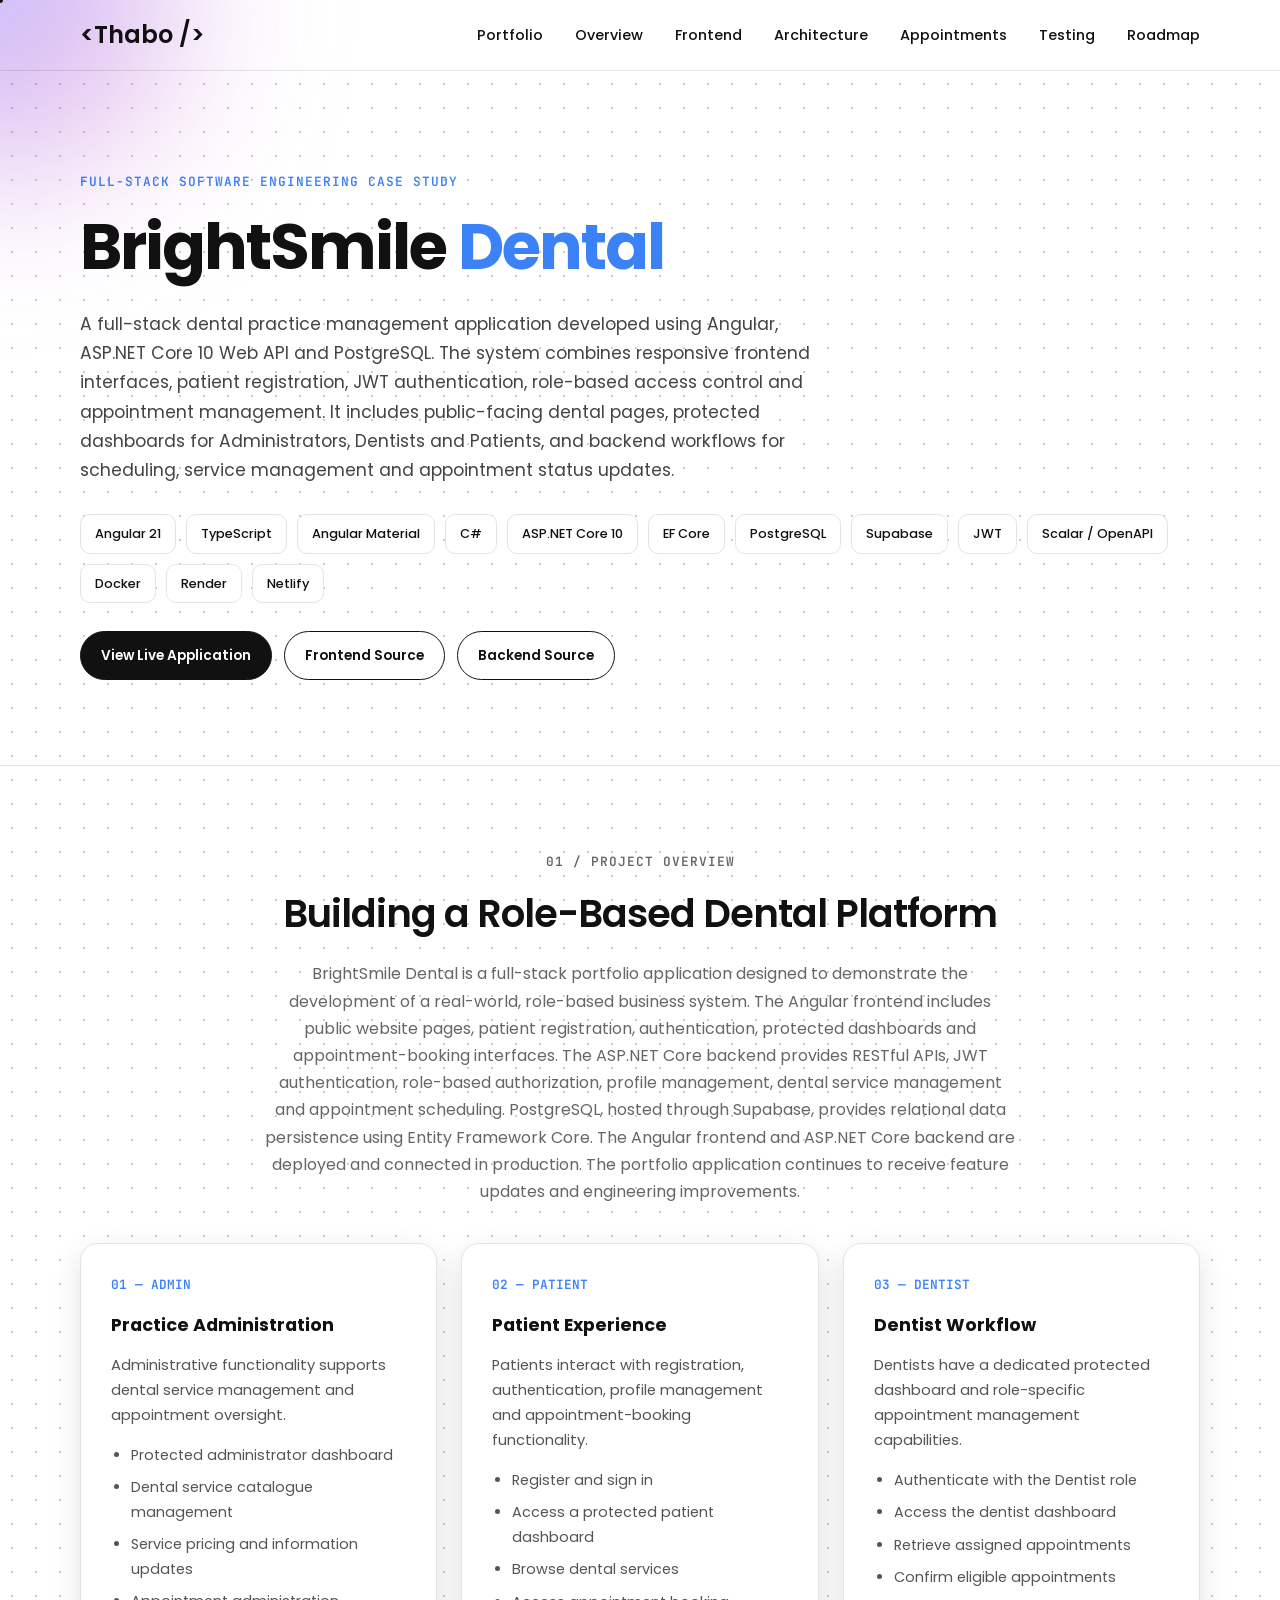
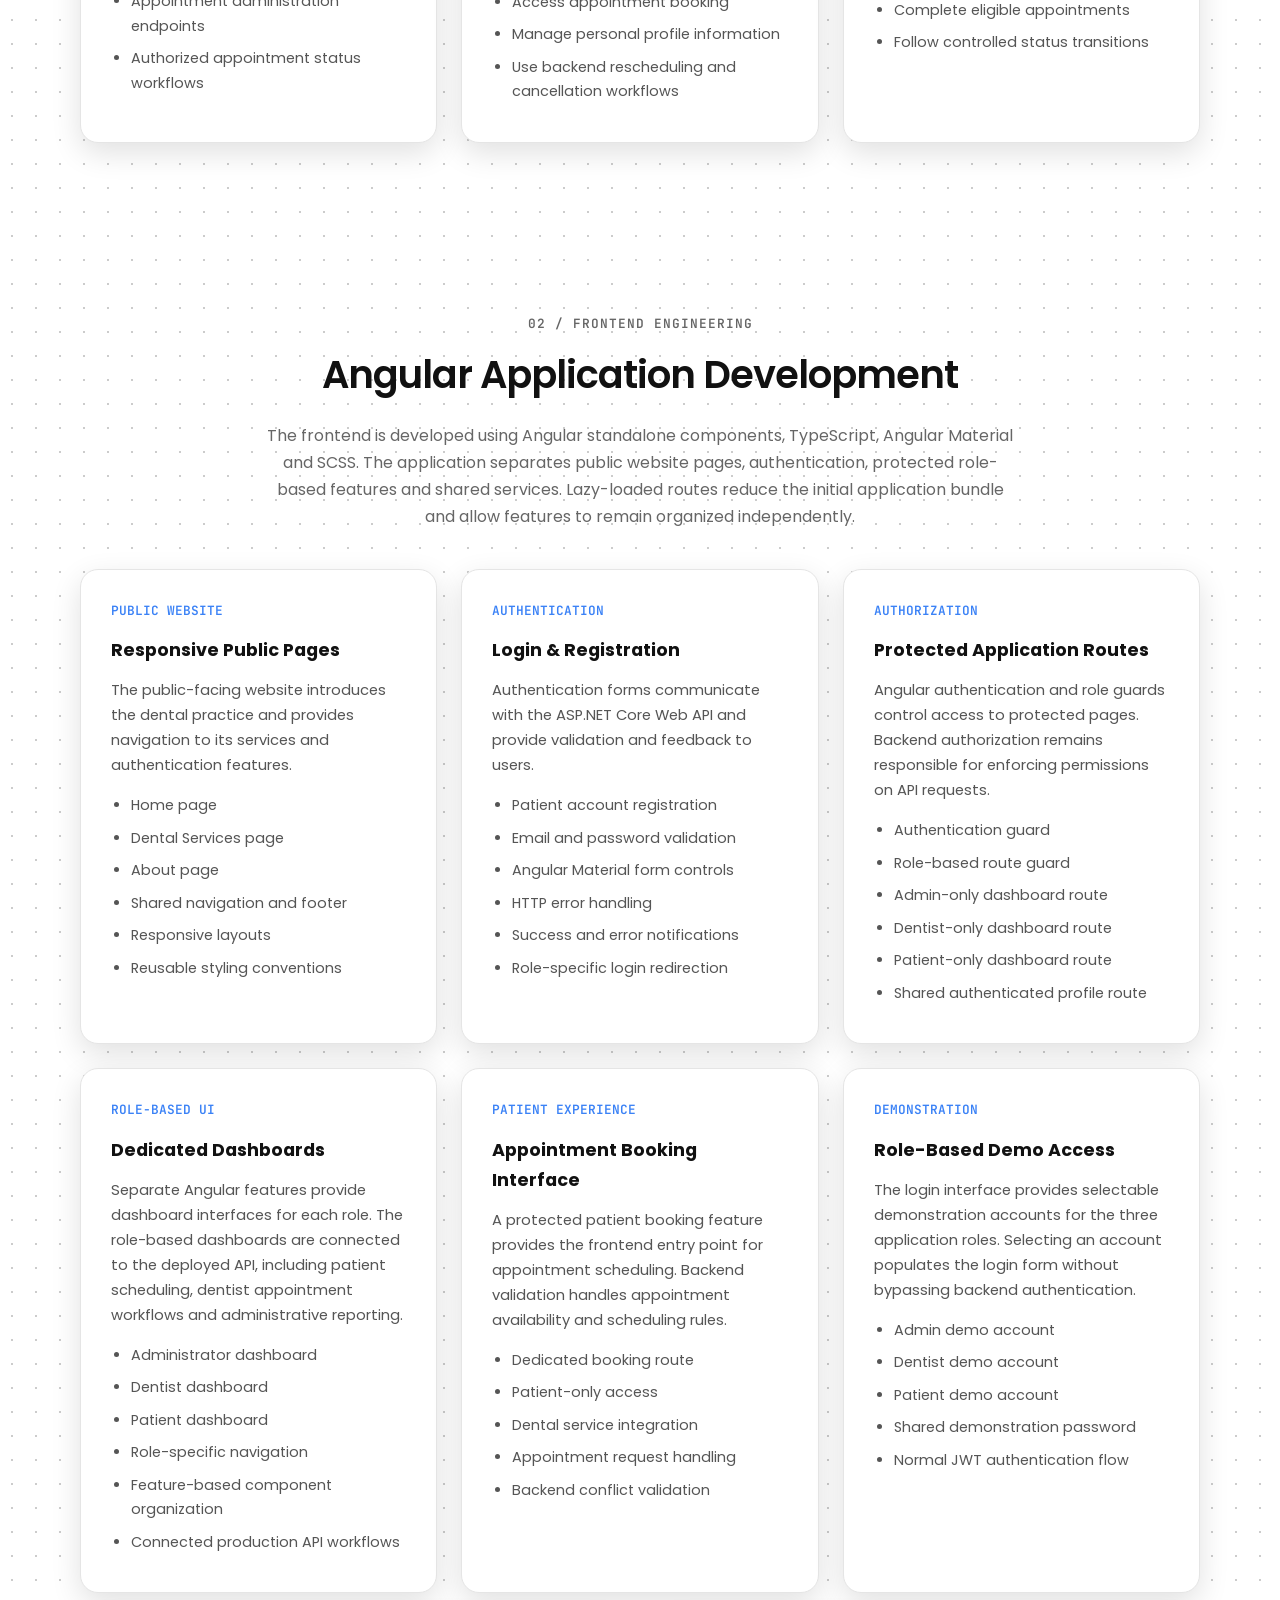
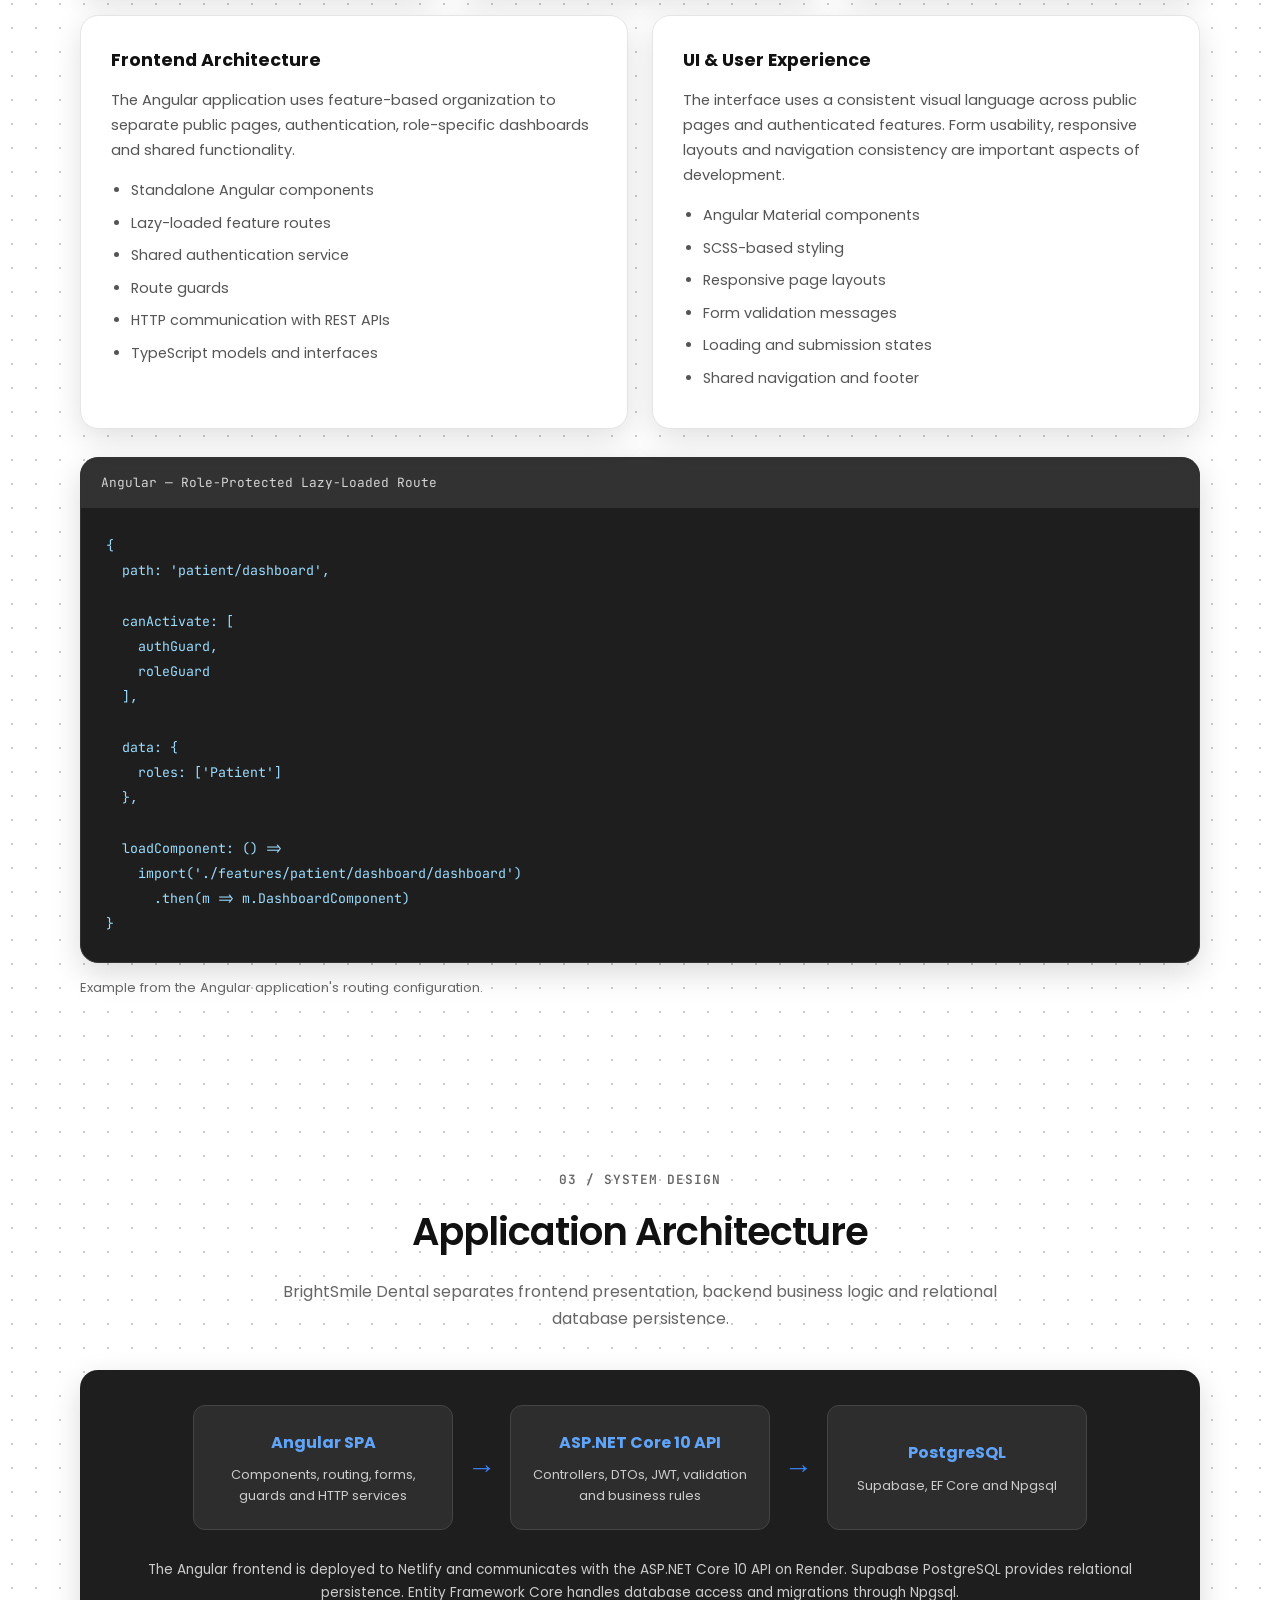
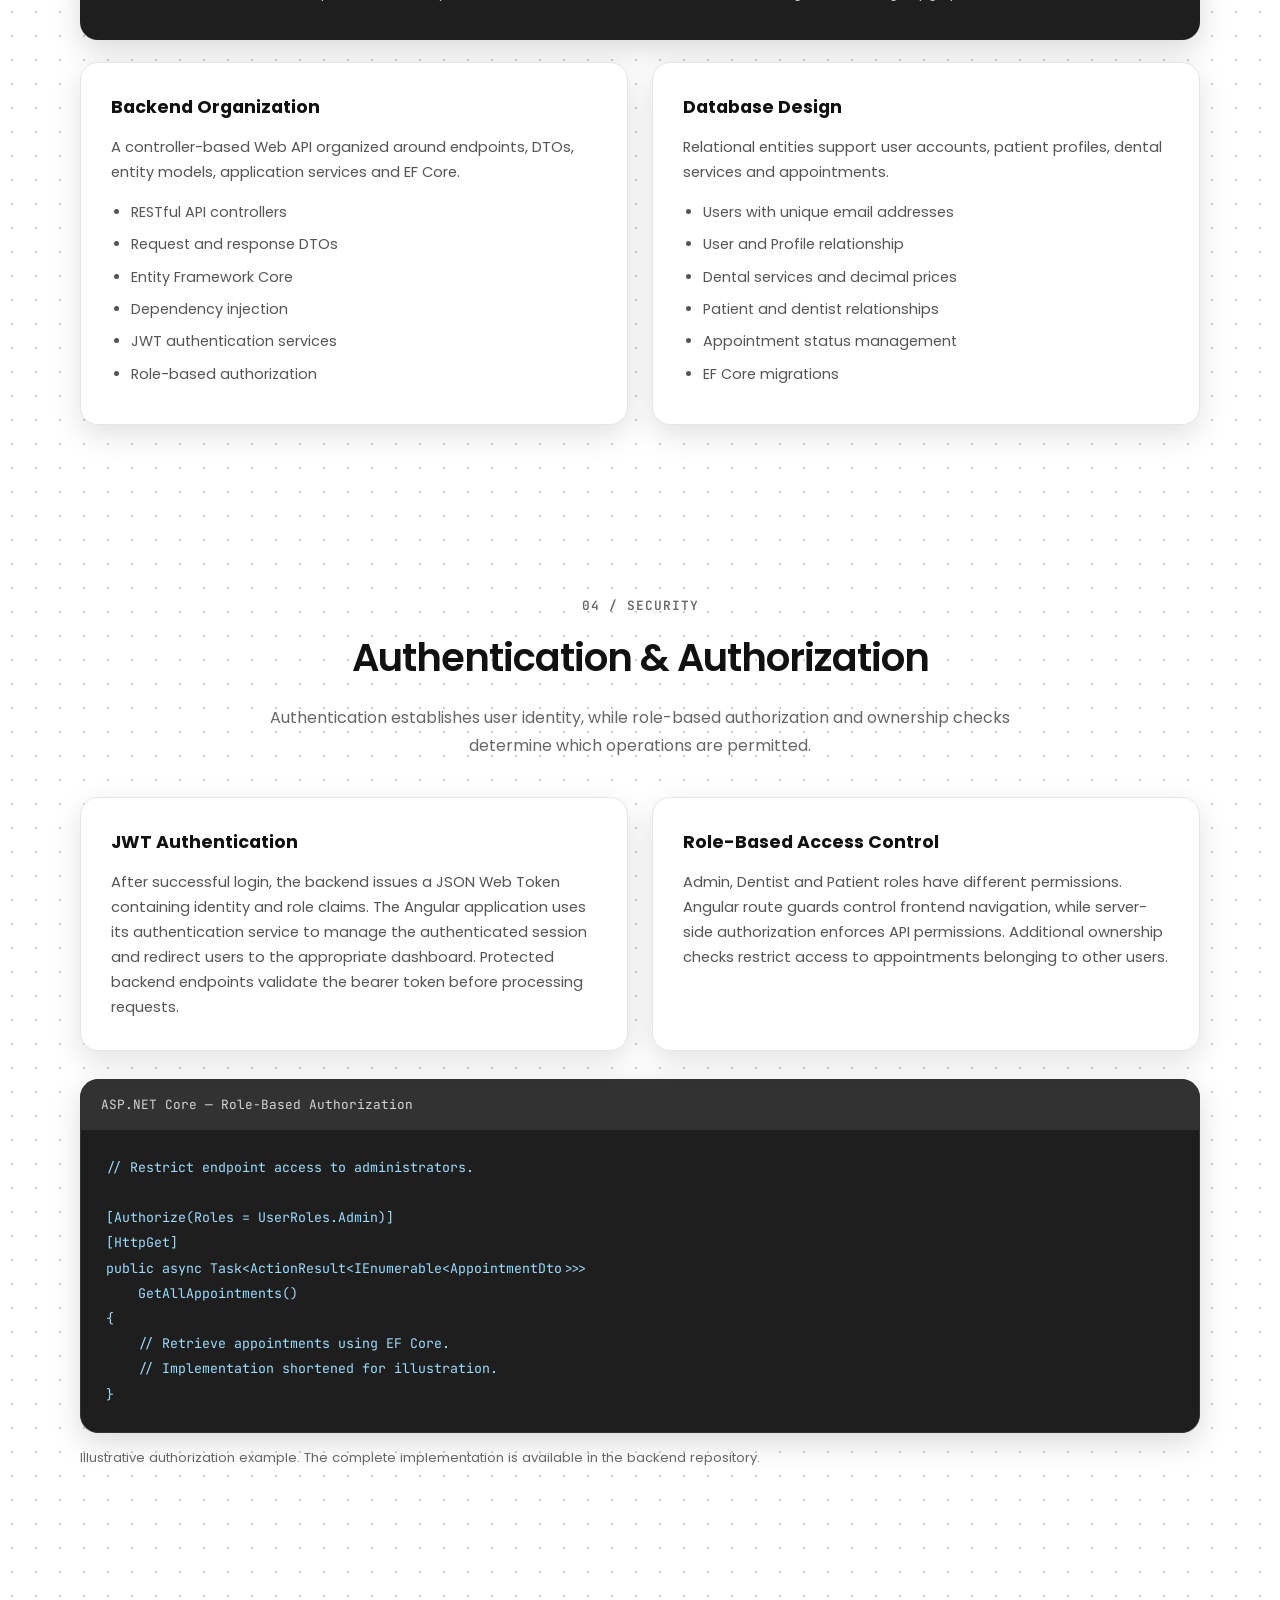
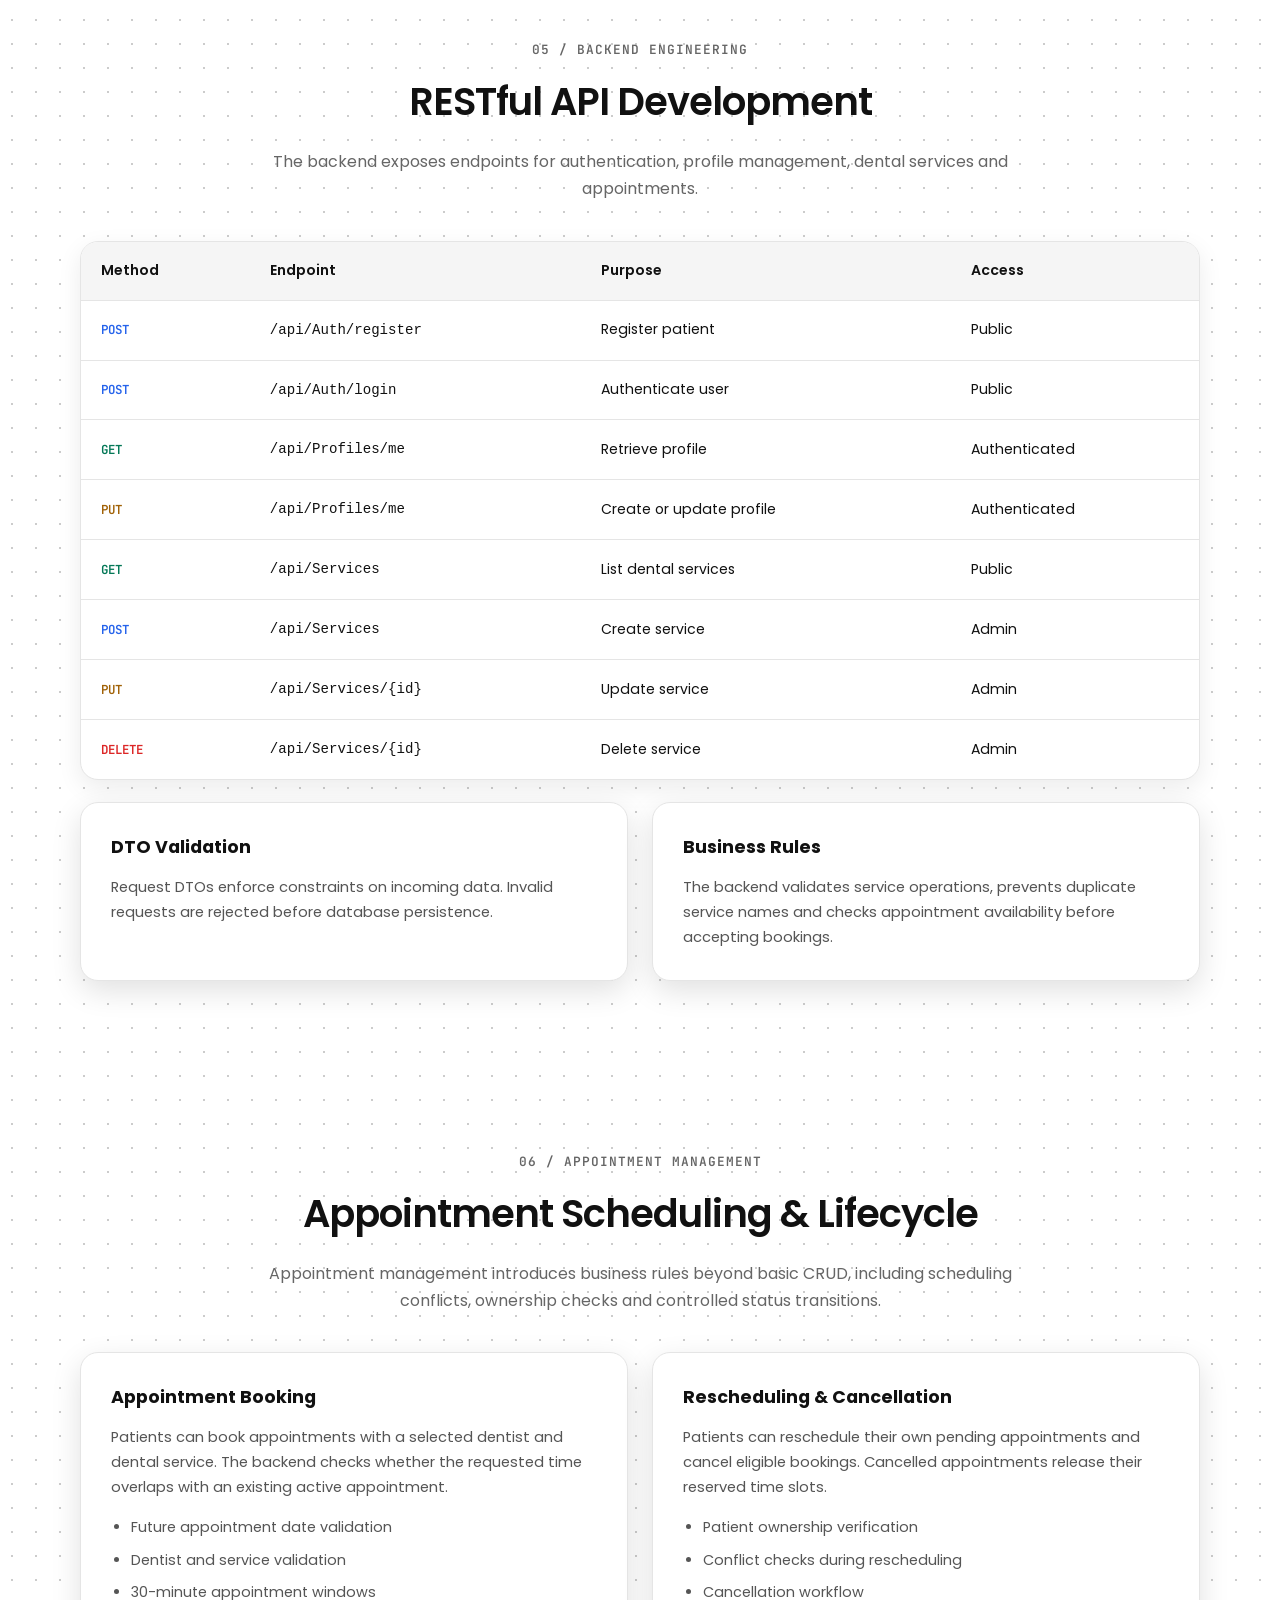
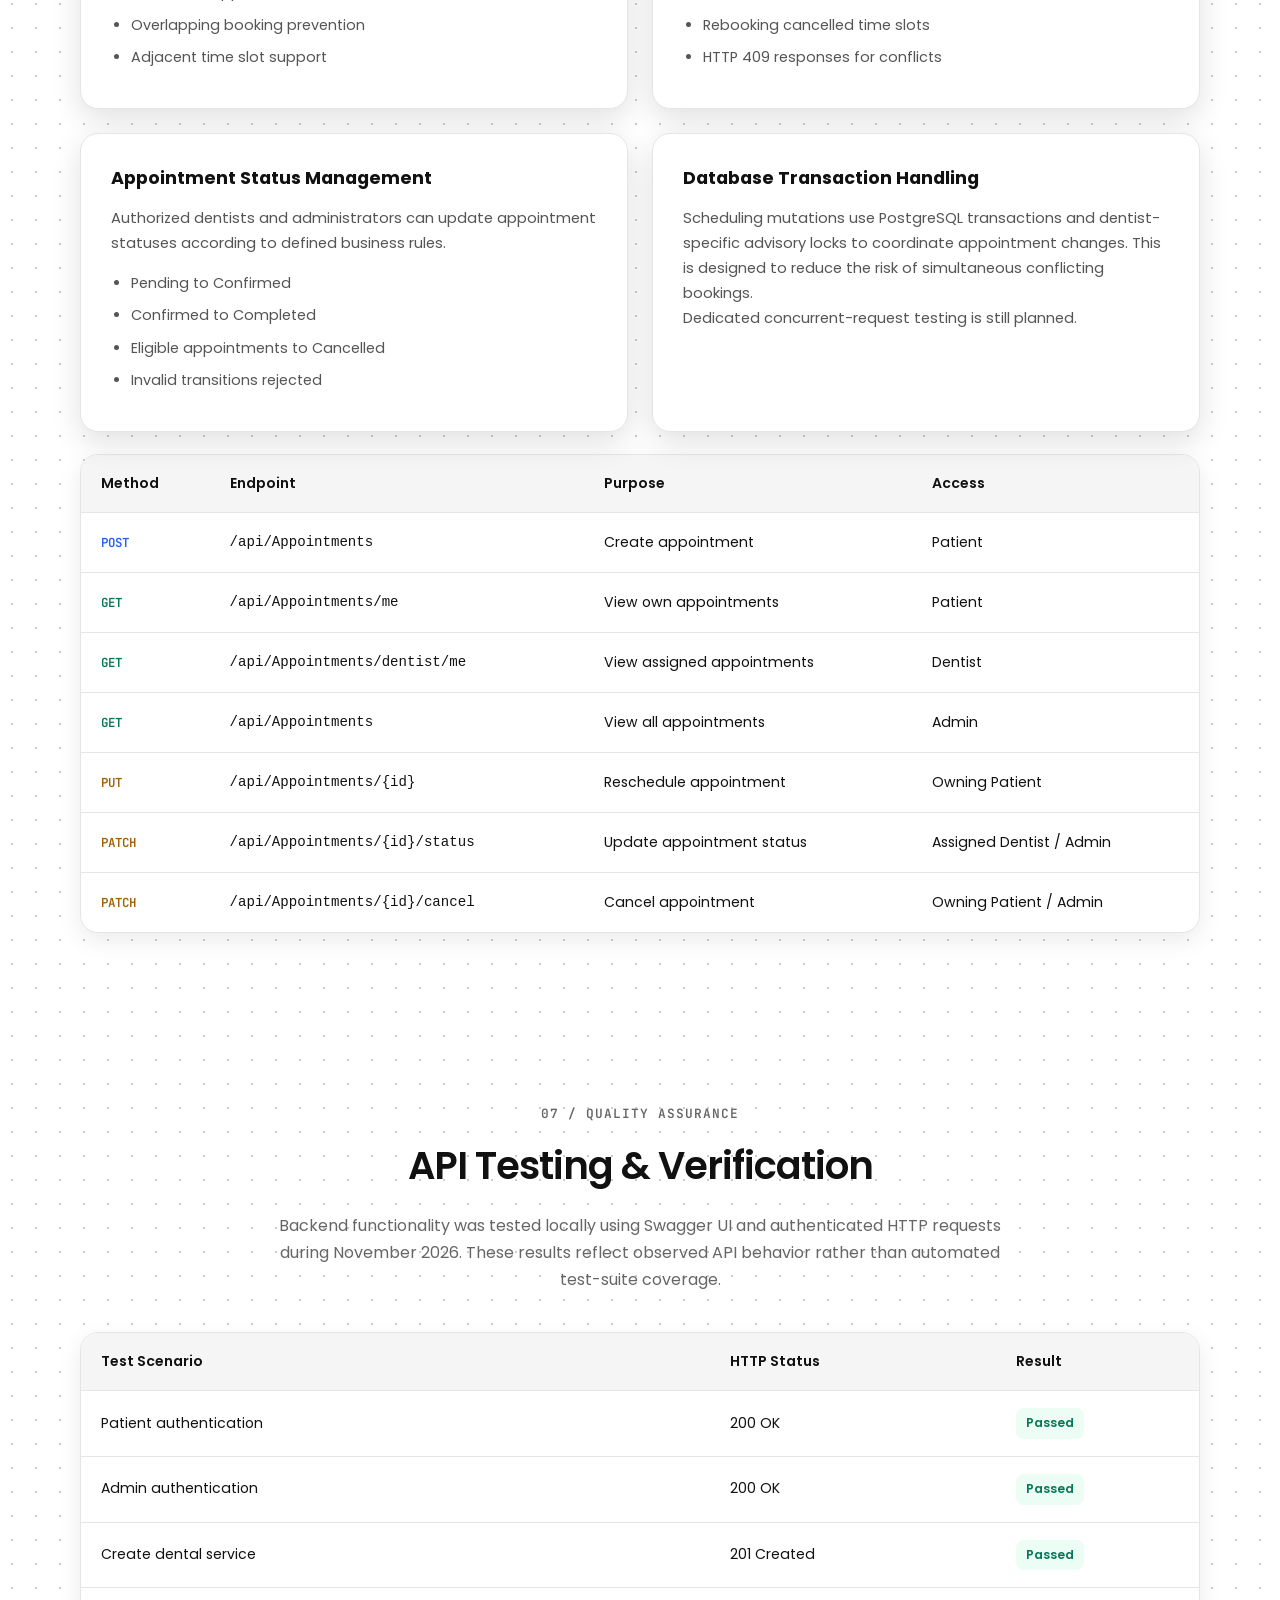
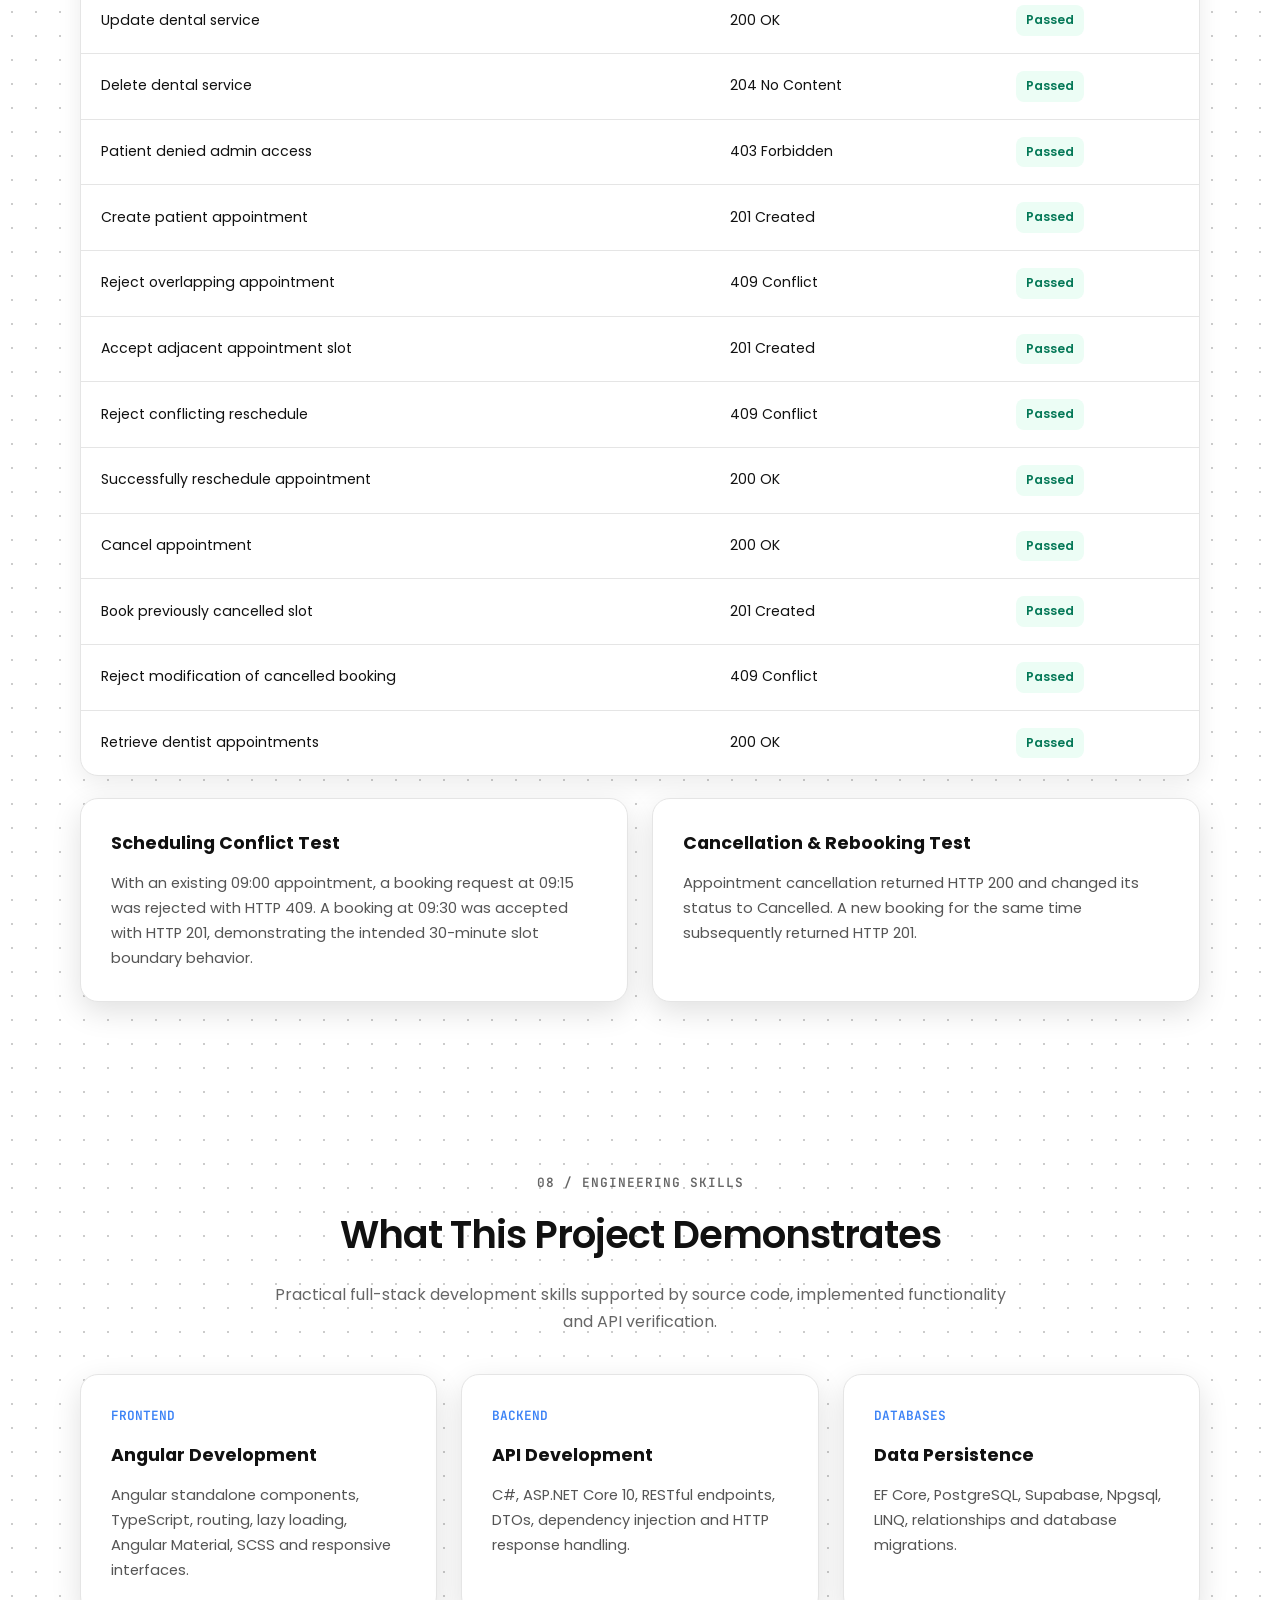
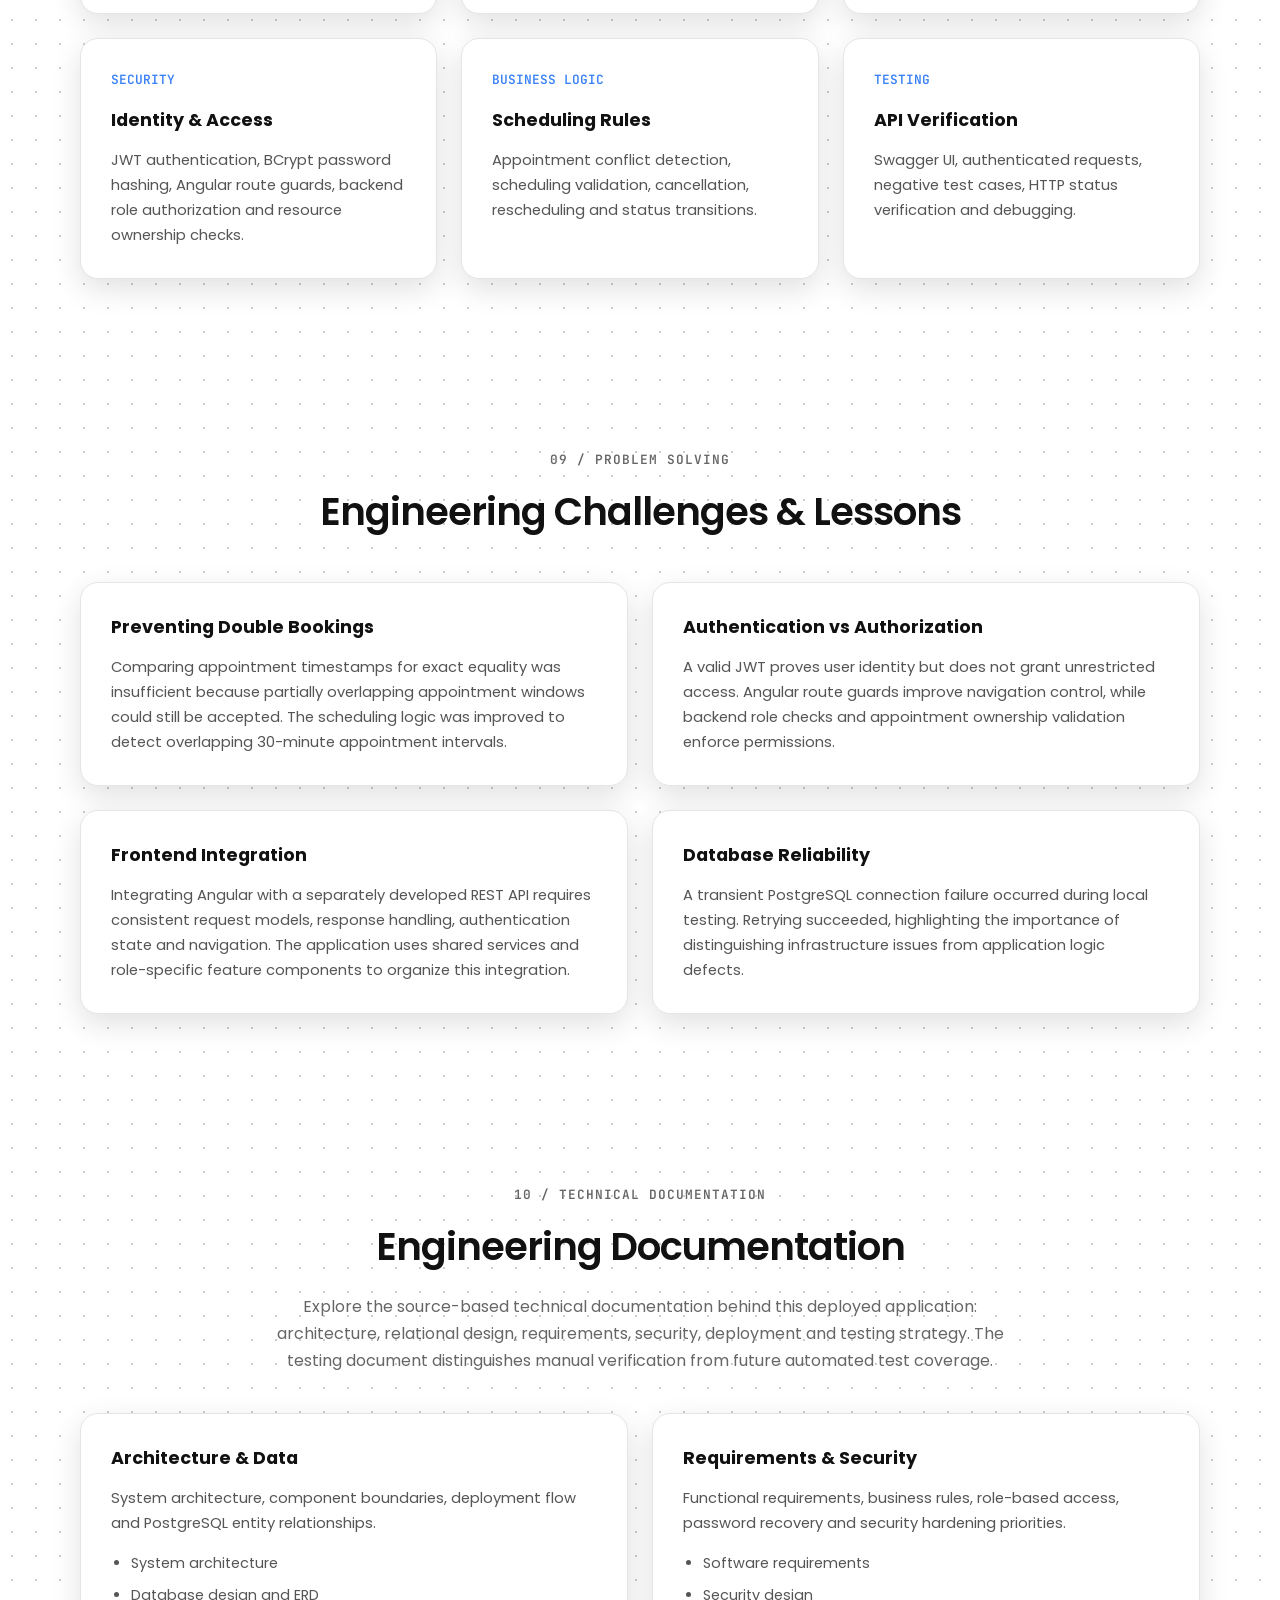
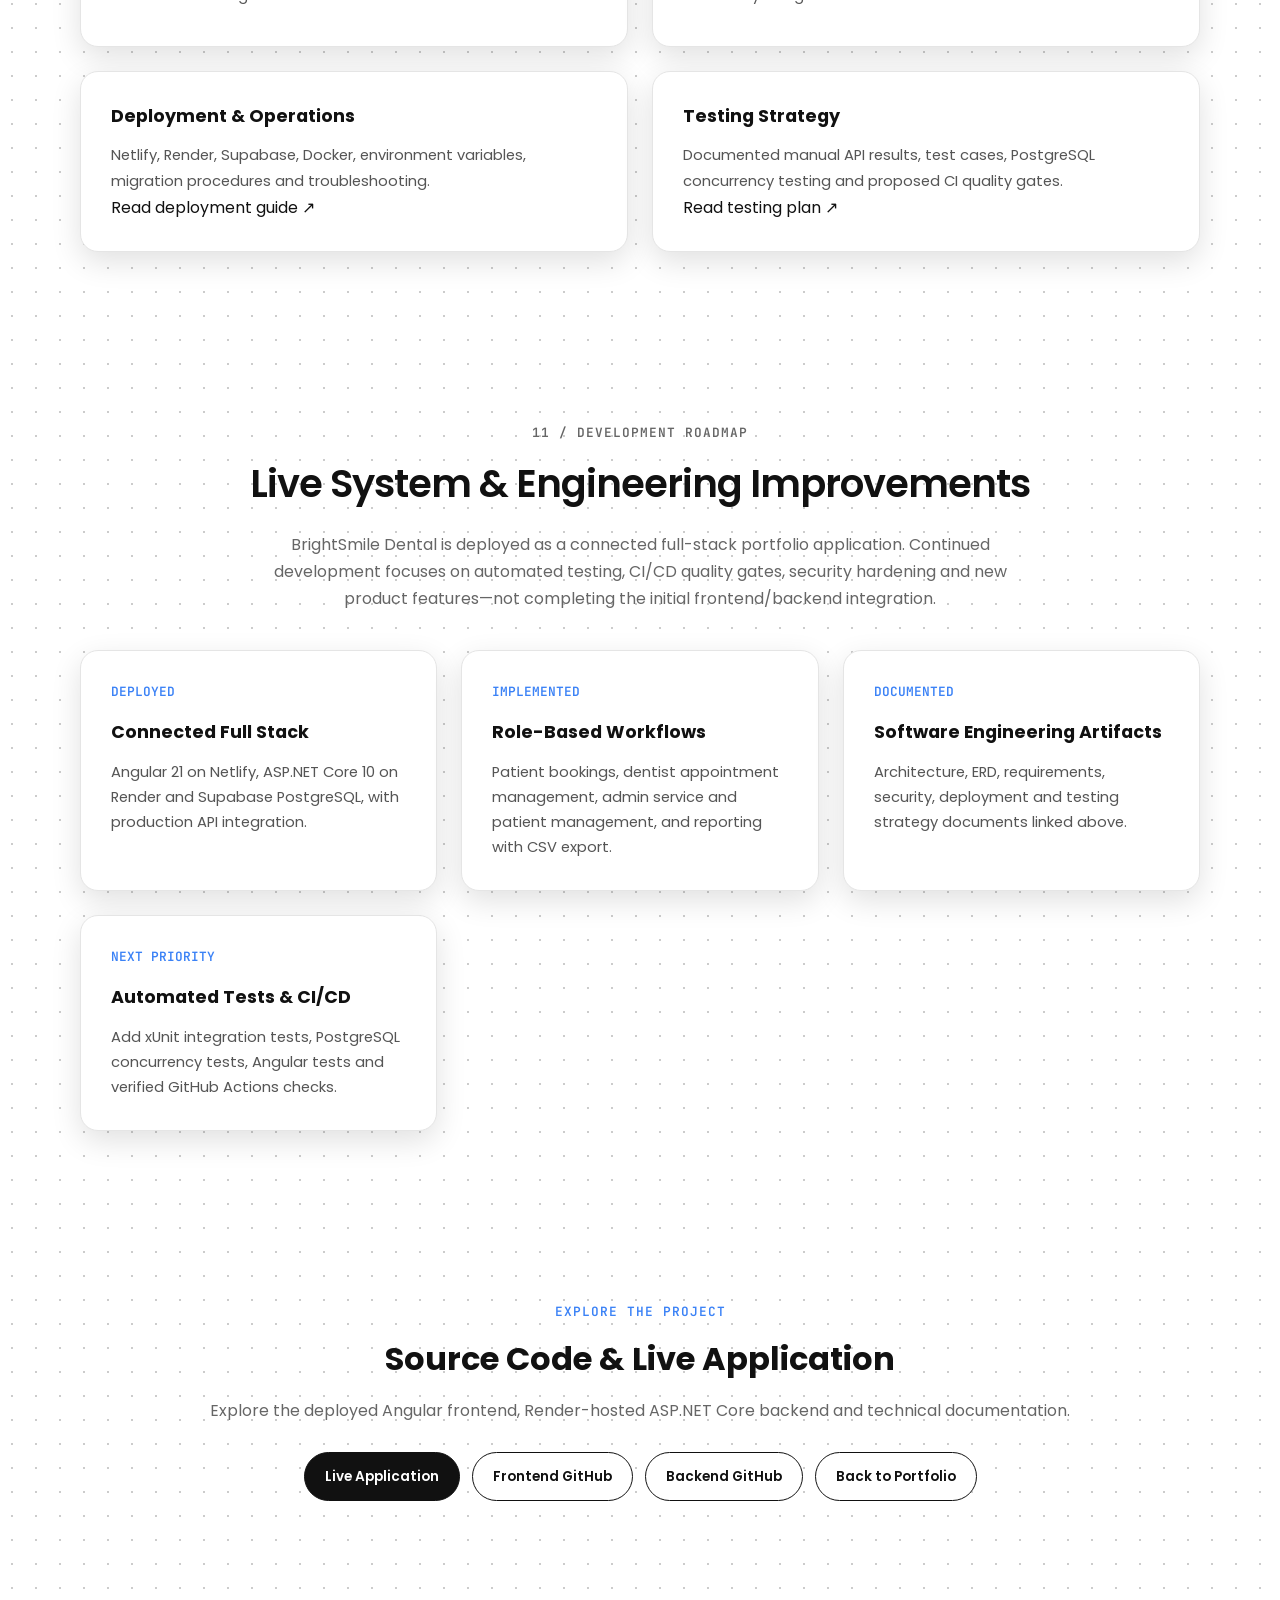
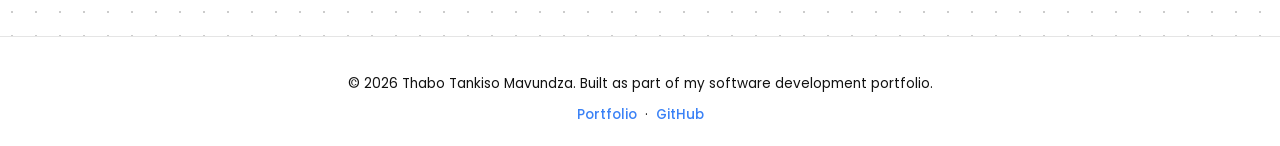
==== brightsmile.html @ bb0bf1d4 "feat(case-study): reflect deployed full-stack system and six engineering docs" ====
<!DOCTYPE html>
<html lang="en">

<head>
  <meta charset="UTF-8">
  <meta name="viewport" content="width=device-width, initial-scale=1.0">

  <meta name="description"
    content="BrightSmile Dental full-stack engineering case study featuring Angular, ASP.NET Core 10, PostgreSQL, JWT authentication, role-based dashboards, appointment scheduling and cloud deployment.">

  <title>BrightSmile Dental | Full-Stack Case Study</title>

  <link rel="preconnect" href="https://fonts.googleapis.com">
  <link rel="preconnect" href="https://fonts.gstatic.com" crossorigin>

  <link
    href="https://fonts.googleapis.com/css2?family=Poppins:wght@400;500;600;700&family=JetBrains+Mono:wght@400;500;600&display=swap"
    rel="stylesheet">

  <link rel="stylesheet" href="brightsmile.css">
</head>

<body>

  <!-- NAVIGATION -->

  <header class="navbar">
    <nav class="container nav-inner" aria-label="Project navigation">

      <a href="index.html" class="brand">
        &lt;Thabo /&gt;
      </a>

      <div class="nav-links">
        <a href="index.html#projects">Portfolio</a>
        <a href="#overview">Overview</a>
        <a href="#frontend">Frontend</a>
        <a href="#architecture">Architecture</a>
        <a href="#appointments">Appointments</a>
        <a href="#testing">Testing</a>
        <a href="#roadmap">Roadmap</a>
      </div>

    </nav>
  </header>

  <main>

    <!-- HERO -->

    <section class="hero">
      <div class="container">

        <p class="eyebrow mono">
          Full-Stack Software Engineering Case Study
        </p>

        <h1>
          BrightSmile <span>Dental</span>
        </h1>

        <p class="hero-description">
          A full-stack dental practice management application
          developed using Angular, ASP.NET Core 10 Web API
          and PostgreSQL.

          The system combines responsive frontend interfaces,
          patient registration, JWT authentication, role-based
          access control and appointment management.

          It includes public-facing dental pages, protected
          dashboards for Administrators, Dentists and Patients,
          and backend workflows for scheduling, service
          management and appointment status updates.
        </p>

        <div class="tech-tags">
          <span class="tag">Angular 21</span>
          <span class="tag">TypeScript</span>
          <span class="tag">Angular Material</span>
          <span class="tag">C#</span>
          <span class="tag">ASP.NET Core 10</span>
          <span class="tag">EF Core</span>
          <span class="tag">PostgreSQL</span>
          <span class="tag">Supabase</span>
          <span class="tag">JWT</span>
          <span class="tag">Scalar / OpenAPI</span>
          <span class="tag">Docker</span>
          <span class="tag">Render</span>
          <span class="tag">Netlify</span>
        </div>

        <div class="actions">

          <a class="btn btn-primary"
             href="https://brightsmiledentalfrontend.netlify.app/"
             target="_blank"
             rel="noopener noreferrer">
            View Live Application
          </a>

          <a class="btn btn-outline"
             href="https://github.com/AriesMaster/BrightSmileDentalFrontEnd"
             target="_blank"
             rel="noopener noreferrer">
            Frontend Source
          </a>

          <a class="btn btn-outline"
             href="https://github.com/AriesMaster/BrightSmileDentalBackEnd"
             target="_blank"
             rel="noopener noreferrer">
            Backend Source
          </a>

        </div>

      </div>
    </section>


    <!-- PROJECT OVERVIEW -->

    <section class="section" id="overview">
      <div class="container">

        <div class="section-heading">

          <p class="eyebrow mono">
            01 / Project Overview
          </p>

          <h2>
            Building a Role-Based Dental Platform
          </h2>

          <p>
            BrightSmile Dental is a full-stack portfolio
            application designed to demonstrate the
            development of a real-world, role-based
            business system.

            The Angular frontend includes public website
            pages, patient registration, authentication,
            protected dashboards and appointment-booking
            interfaces.

            The ASP.NET Core backend provides RESTful APIs,
            JWT authentication, role-based authorization,
            profile management, dental service management
            and appointment scheduling.

            PostgreSQL, hosted through Supabase, provides
            relational data persistence using Entity
            Framework Core.

            The Angular frontend and ASP.NET Core backend are deployed and connected in production. The portfolio application continues to receive feature updates and engineering improvements.
          </p>

        </div>

        <div class="grid">

          <article class="card">

            <span class="card-number mono">
              01 — ADMIN
            </span>

            <h3>Practice Administration</h3>

            <p>
              Administrative functionality supports
              dental service management and appointment
              oversight.
            </p>

            <ul>
              <li>Protected administrator dashboard</li>
              <li>Dental service catalogue management</li>
              <li>Service pricing and information updates</li>
              <li>Appointment administration endpoints</li>
              <li>Authorized appointment status workflows</li>
            </ul>

          </article>

          <article class="card">

            <span class="card-number mono">
              02 — PATIENT
            </span>

            <h3>Patient Experience</h3>

            <p>
              Patients interact with registration,
              authentication, profile management
              and appointment-booking functionality.
            </p>

            <ul>
              <li>Register and sign in</li>
              <li>Access a protected patient dashboard</li>
              <li>Browse dental services</li>
              <li>Access appointment booking</li>
              <li>Manage personal profile information</li>
              <li>Use backend rescheduling and cancellation workflows</li>
            </ul>

          </article>

          <article class="card">

            <span class="card-number mono">
              03 — DENTIST
            </span>

            <h3>Dentist Workflow</h3>

            <p>
              Dentists have a dedicated protected
              dashboard and role-specific appointment
              management capabilities.
            </p>

            <ul>
              <li>Authenticate with the Dentist role</li>
              <li>Access the dentist dashboard</li>
              <li>Retrieve assigned appointments</li>
              <li>Confirm eligible appointments</li>
              <li>Complete eligible appointments</li>
              <li>Follow controlled status transitions</li>
            </ul>

          </article>

        </div>

      </div>
    </section>


    <!-- FRONTEND ENGINEERING -->

    <section class="section section-alt" id="frontend">
      <div class="container">

        <div class="section-heading">

          <p class="eyebrow mono">
            02 / Frontend Engineering
          </p>

          <h2>
            Angular Application Development
          </h2>

          <p>
            The frontend is developed using Angular
            standalone components, TypeScript, Angular
            Material and SCSS.

            The application separates public website
            pages, authentication, protected role-based
            features and shared services.

            Lazy-loaded routes reduce the initial
            application bundle and allow features to
            remain organized independently.
          </p>

        </div>

        <div class="grid">

          <article class="card">

            <span class="card-number mono">
              PUBLIC WEBSITE
            </span>

            <h3>Responsive Public Pages</h3>

            <p>
              The public-facing website introduces
              the dental practice and provides
              navigation to its services and
              authentication features.
            </p>

            <ul>
              <li>Home page</li>
              <li>Dental Services page</li>
              <li>About page</li>
              <li>Shared navigation and footer</li>
              <li>Responsive layouts</li>
              <li>Reusable styling conventions</li>
            </ul>

          </article>

          <article class="card">

            <span class="card-number mono">
              AUTHENTICATION
            </span>

            <h3>Login &amp; Registration</h3>

            <p>
              Authentication forms communicate with
              the ASP.NET Core Web API and provide
              validation and feedback to users.
            </p>

            <ul>
              <li>Patient account registration</li>
              <li>Email and password validation</li>
              <li>Angular Material form controls</li>
              <li>HTTP error handling</li>
              <li>Success and error notifications</li>
              <li>Role-specific login redirection</li>
            </ul>

          </article>

          <article class="card">

            <span class="card-number mono">
              AUTHORIZATION
            </span>

            <h3>Protected Application Routes</h3>

            <p>
              Angular authentication and role guards
              control access to protected pages.

              Backend authorization remains responsible
              for enforcing permissions on API requests.
            </p>

            <ul>
              <li>Authentication guard</li>
              <li>Role-based route guard</li>
              <li>Admin-only dashboard route</li>
              <li>Dentist-only dashboard route</li>
              <li>Patient-only dashboard route</li>
              <li>Shared authenticated profile route</li>
            </ul>

          </article>

          <article class="card">

            <span class="card-number mono">
              ROLE-BASED UI
            </span>

            <h3>Dedicated Dashboards</h3>

            <p>
              Separate Angular features provide
              dashboard interfaces for each role.

              The role-based dashboards are connected to the deployed API, including patient scheduling, dentist appointment workflows and administrative reporting.
            </p>

            <ul>
              <li>Administrator dashboard</li>
              <li>Dentist dashboard</li>
              <li>Patient dashboard</li>
              <li>Role-specific navigation</li>
              <li>Feature-based component organization</li>
              <li>Connected production API workflows</li>
            </ul>

          </article>

          <article class="card">

            <span class="card-number mono">
              PATIENT EXPERIENCE
            </span>

            <h3>Appointment Booking Interface</h3>

            <p>
              A protected patient booking feature
              provides the frontend entry point
              for appointment scheduling.

              Backend validation handles appointment
              availability and scheduling rules.
            </p>

            <ul>
              <li>Dedicated booking route</li>
              <li>Patient-only access</li>
              <li>Dental service integration</li>
              <li>Appointment request handling</li>
              <li>Backend conflict validation</li>
            </ul>

          </article>

          <article class="card">

            <span class="card-number mono">
              DEMONSTRATION
            </span>

            <h3>Role-Based Demo Access</h3>

            <p>
              The login interface provides selectable
              demonstration accounts for the three
              application roles.

              Selecting an account populates the
              login form without bypassing backend
              authentication.
            </p>

            <ul>
              <li>Admin demo account</li>
              <li>Dentist demo account</li>
              <li>Patient demo account</li>
              <li>Shared demonstration password</li>
              <li>Normal JWT authentication flow</li>
            </ul>

          </article>

        </div>

        <div class="grid grid-two" style="margin-top: 22px;">

          <article class="card">

            <h3>Frontend Architecture</h3>

            <p>
              The Angular application uses feature-based
              organization to separate public pages,
              authentication, role-specific dashboards
              and shared functionality.
            </p>

            <ul>
              <li>Standalone Angular components</li>
              <li>Lazy-loaded feature routes</li>
              <li>Shared authentication service</li>
              <li>Route guards</li>
              <li>HTTP communication with REST APIs</li>
              <li>TypeScript models and interfaces</li>
            </ul>

          </article>

          <article class="card">

            <h3>UI &amp; User Experience</h3>

            <p>
              The interface uses a consistent
              visual language across public pages
              and authenticated features.

              Form usability, responsive layouts
              and navigation consistency are
              important aspects of development.
            </p>

            <ul>
              <li>Angular Material components</li>
              <li>SCSS-based styling</li>
              <li>Responsive page layouts</li>
              <li>Form validation messages</li>
              <li>Loading and submission states</li>
              <li>Shared navigation and footer</li>
            </ul>

          </article>

        </div>

        <div class="code-window">

          <div class="code-header">
            Angular — Role-Protected Lazy-Loaded Route
          </div>

<pre><code>{
  path: 'patient/dashboard',

  canActivate: [
    authGuard,
    roleGuard
  ],

  data: {
    roles: ['Patient']
  },

  loadComponent: () =>
    import('./features/patient/dashboard/dashboard')
      .then(m => m.DashboardComponent)
}</code></pre>

        </div>

        <p class="muted"
           style="margin-top: 14px; font-size: .82rem;">
          Example from the Angular application's
          routing configuration.
        </p>

      </div>
    </section>


    <!-- SYSTEM ARCHITECTURE -->

    <section class="section" id="architecture">
      <div class="container">

        <div class="section-heading">

          <p class="eyebrow mono">
            03 / System Design
          </p>

          <h2>Application Architecture</h2>

          <p>
            BrightSmile Dental separates frontend
            presentation, backend business logic
            and relational database persistence.
          </p>

        </div>

        <div class="architecture">

          <div class="architecture-flow">

            <div class="architecture-node">
              <strong>Angular SPA</strong>
              <small>
                Components, routing, forms,
                guards and HTTP services
              </small>
            </div>

            <span class="architecture-arrow"
                  aria-hidden="true">→</span>

            <div class="architecture-node">
              <strong>ASP.NET Core 10 API</strong>
              <small>
                Controllers, DTOs, JWT,
                validation and business rules
              </small>
            </div>

            <span class="architecture-arrow"
                  aria-hidden="true">→</span>

            <div class="architecture-node">
              <strong>PostgreSQL</strong>
              <small>
                Supabase, EF Core and Npgsql
              </small>
            </div>

          </div>

          <p class="architecture-note">
            The Angular frontend is deployed to Netlify and communicates with the ASP.NET Core 10 API on Render. Supabase PostgreSQL provides relational persistence.

            Entity Framework Core handles database
            access and migrations through Npgsql.
          </p>

        </div>

        <div class="grid grid-two" style="margin-top: 22px;">

          <article class="card">

            <h3>Backend Organization</h3>

            <p>
              A controller-based Web API organized
              around endpoints, DTOs, entity models,
              application services and EF Core.
            </p>

            <ul>
              <li>RESTful API controllers</li>
              <li>Request and response DTOs</li>
              <li>Entity Framework Core</li>
              <li>Dependency injection</li>
              <li>JWT authentication services</li>
              <li>Role-based authorization</li>
            </ul>

          </article>

          <article class="card">

            <h3>Database Design</h3>

            <p>
              Relational entities support user
              accounts, patient profiles, dental
              services and appointments.
            </p>

            <ul>
              <li>Users with unique email addresses</li>
              <li>User and Profile relationship</li>
              <li>Dental services and decimal prices</li>
              <li>Patient and dentist relationships</li>
              <li>Appointment status management</li>
              <li>EF Core migrations</li>
            </ul>

          </article>

        </div>

      </div>
    </section>


    <!-- SECURITY -->

    <section class="section section-alt" id="security">
      <div class="container">

        <div class="section-heading">

          <p class="eyebrow mono">
            04 / Security
          </p>

          <h2>Authentication &amp; Authorization</h2>

          <p>
            Authentication establishes user identity,
            while role-based authorization and
            ownership checks determine which
            operations are permitted.
          </p>

        </div>

        <div class="grid grid-two">

          <article class="card">

            <h3>JWT Authentication</h3>

            <p>
              After successful login, the backend
              issues a JSON Web Token containing
              identity and role claims.

              The Angular application uses its
              authentication service to manage
              the authenticated session and
              redirect users to the appropriate
              dashboard.

              Protected backend endpoints validate
              the bearer token before processing
              requests.
            </p>

          </article>

          <article class="card">

            <h3>Role-Based Access Control</h3>

            <p>
              Admin, Dentist and Patient roles
              have different permissions.

              Angular route guards control frontend
              navigation, while server-side
              authorization enforces API permissions.

              Additional ownership checks restrict
              access to appointments belonging
              to other users.
            </p>

          </article>

        </div>

        <div class="code-window">

          <div class="code-header">
            ASP.NET Core — Role-Based Authorization
          </div>

<pre><code>// Restrict endpoint access to administrators.

[Authorize(Roles = UserRoles.Admin)]
[HttpGet]
public async Task&lt;ActionResult&lt;IEnumerable&lt;AppointmentDto&gt;&gt;&gt;
    GetAllAppointments()
{
    // Retrieve appointments using EF Core.
    // Implementation shortened for illustration.
}</code></pre>

        </div>

        <p class="muted"
           style="margin-top: 14px; font-size: .82rem;">
          Illustrative authorization example.
          The complete implementation is available
          in the backend repository.
        </p>

      </div>
    </section>


    <!-- REST API -->

    <section class="section" id="api">
      <div class="container">

        <div class="section-heading">

          <p class="eyebrow mono">
            05 / Backend Engineering
          </p>

          <h2>RESTful API Development</h2>

          <p>
            The backend exposes endpoints for
            authentication, profile management,
            dental services and appointments.
          </p>

        </div>

        <div class="table-wrap">

          <table>

            <thead>
              <tr>
                <th>Method</th>
                <th>Endpoint</th>
                <th>Purpose</th>
                <th>Access</th>
              </tr>
            </thead>

            <tbody>

              <tr>
                <td><span class="method post">POST</span></td>
                <td><code>/api/Auth/register</code></td>
                <td>Register patient</td>
                <td>Public</td>
              </tr>

              <tr>
                <td><span class="method post">POST</span></td>
                <td><code>/api/Auth/login</code></td>
                <td>Authenticate user</td>
                <td>Public</td>
              </tr>

              <tr>
                <td><span class="method get">GET</span></td>
                <td><code>/api/Profiles/me</code></td>
                <td>Retrieve profile</td>
                <td>Authenticated</td>
              </tr>

              <tr>
                <td><span class="method put">PUT</span></td>
                <td><code>/api/Profiles/me</code></td>
                <td>Create or update profile</td>
                <td>Authenticated</td>
              </tr>

              <tr>
                <td><span class="method get">GET</span></td>
                <td><code>/api/Services</code></td>
                <td>List dental services</td>
                <td>Public</td>
              </tr>

              <tr>
                <td><span class="method post">POST</span></td>
                <td><code>/api/Services</code></td>
                <td>Create service</td>
                <td>Admin</td>
              </tr>

              <tr>
                <td><span class="method put">PUT</span></td>
                <td><code>/api/Services/{id}</code></td>
                <td>Update service</td>
                <td>Admin</td>
              </tr>

              <tr>
                <td><span class="method delete">DELETE</span></td>
                <td><code>/api/Services/{id}</code></td>
                <td>Delete service</td>
                <td>Admin</td>
              </tr>

            </tbody>

          </table>

        </div>

        <div class="grid grid-two" style="margin-top: 22px;">

          <article class="card">

            <h3>DTO Validation</h3>

            <p>
              Request DTOs enforce constraints
              on incoming data.

              Invalid requests are rejected
              before database persistence.
            </p>

          </article>

          <article class="card">

            <h3>Business Rules</h3>

            <p>
              The backend validates service
              operations, prevents duplicate
              service names and checks appointment
              availability before accepting bookings.
            </p>

          </article>

        </div>

      </div>
    </section>


    <!-- APPOINTMENT MANAGEMENT -->

    <section class="section section-alt" id="appointments">
      <div class="container">

        <div class="section-heading">

          <p class="eyebrow mono">
            06 / Appointment Management
          </p>

          <h2>Appointment Scheduling &amp; Lifecycle</h2>

          <p>
            Appointment management introduces
            business rules beyond basic CRUD,
            including scheduling conflicts,
            ownership checks and controlled
            status transitions.
          </p>

        </div>

        <div class="grid grid-two">

          <article class="card">

            <h3>Appointment Booking</h3>

            <p>
              Patients can book appointments
              with a selected dentist and
              dental service.

              The backend checks whether the
              requested time overlaps with
              an existing active appointment.
            </p>

            <ul>
              <li>Future appointment date validation</li>
              <li>Dentist and service validation</li>
              <li>30-minute appointment windows</li>
              <li>Overlapping booking prevention</li>
              <li>Adjacent time slot support</li>
            </ul>

          </article>

          <article class="card">

            <h3>Rescheduling &amp; Cancellation</h3>

            <p>
              Patients can reschedule their own
              pending appointments and cancel
              eligible bookings.

              Cancelled appointments release
              their reserved time slots.
            </p>

            <ul>
              <li>Patient ownership verification</li>
              <li>Conflict checks during rescheduling</li>
              <li>Cancellation workflow</li>
              <li>Rebooking cancelled time slots</li>
              <li>HTTP 409 responses for conflicts</li>
            </ul>

          </article>

          <article class="card">

            <h3>Appointment Status Management</h3>

            <p>
              Authorized dentists and
              administrators can update
              appointment statuses according
              to defined business rules.
            </p>

            <ul>
              <li>Pending to Confirmed</li>
              <li>Confirmed to Completed</li>
              <li>Eligible appointments to Cancelled</li>
              <li>Invalid transitions rejected</li>
            </ul>

          </article>

          <article class="card">

            <h3>Database Transaction Handling</h3>

            <p>
              Scheduling mutations use
              PostgreSQL transactions and
              dentist-specific advisory locks
              to coordinate appointment changes.

              This is designed to reduce the
              risk of simultaneous conflicting
              bookings.
            </p>

            <p class="muted">
              Dedicated concurrent-request
              testing is still planned.
            </p>

          </article>

        </div>

        <div class="table-wrap" style="margin-top: 22px;">

          <table>

            <thead>
              <tr>
                <th>Method</th>
                <th>Endpoint</th>
                <th>Purpose</th>
                <th>Access</th>
              </tr>
            </thead>

            <tbody>

              <tr>
                <td><span class="method post">POST</span></td>
                <td><code>/api/Appointments</code></td>
                <td>Create appointment</td>
                <td>Patient</td>
              </tr>

              <tr>
                <td><span class="method get">GET</span></td>
                <td><code>/api/Appointments/me</code></td>
                <td>View own appointments</td>
                <td>Patient</td>
              </tr>

              <tr>
                <td><span class="method get">GET</span></td>
                <td><code>/api/Appointments/dentist/me</code></td>
                <td>View assigned appointments</td>
                <td>Dentist</td>
              </tr>

              <tr>
                <td><span class="method get">GET</span></td>
                <td><code>/api/Appointments</code></td>
                <td>View all appointments</td>
                <td>Admin</td>
              </tr>

              <tr>
                <td><span class="method put">PUT</span></td>
                <td><code>/api/Appointments/{id}</code></td>
                <td>Reschedule appointment</td>
                <td>Owning Patient</td>
              </tr>

              <tr>
                <td><span class="method put">PATCH</span></td>
                <td><code>/api/Appointments/{id}/status</code></td>
                <td>Update appointment status</td>
                <td>Assigned Dentist / Admin</td>
              </tr>

              <tr>
                <td><span class="method put">PATCH</span></td>
                <td><code>/api/Appointments/{id}/cancel</code></td>
                <td>Cancel appointment</td>
                <td>Owning Patient / Admin</td>
              </tr>

            </tbody>

          </table>

        </div>

      </div>
    </section>


    <!-- TESTING -->

    <section class="section" id="testing">
      <div class="container">

        <div class="section-heading">

          <p class="eyebrow mono">
            07 / Quality Assurance
          </p>

          <h2>API Testing &amp; Verification</h2>

          <p>
            Backend functionality was tested locally
            using Swagger UI and authenticated HTTP
            requests during November 2026.

            These results reflect observed API
            behavior rather than automated
            test-suite coverage.
          </p>

        </div>

        <div class="table-wrap">

          <table>

            <thead>
              <tr>
                <th>Test Scenario</th>
                <th>HTTP Status</th>
                <th>Result</th>
              </tr>
            </thead>

            <tbody>

              <tr>
                <td>Patient authentication</td>
                <td>200 OK</td>
                <td><span class="status">Passed</span></td>
              </tr>

              <tr>
                <td>Admin authentication</td>
                <td>200 OK</td>
                <td><span class="status">Passed</span></td>
              </tr>

              <tr>
                <td>Create dental service</td>
                <td>201 Created</td>
                <td><span class="status">Passed</span></td>
              </tr>

              <tr>
                <td>Update dental service</td>
                <td>200 OK</td>
                <td><span class="status">Passed</span></td>
              </tr>

              <tr>
                <td>Delete dental service</td>
                <td>204 No Content</td>
                <td><span class="status">Passed</span></td>
              </tr>

              <tr>
                <td>Patient denied admin access</td>
                <td>403 Forbidden</td>
                <td><span class="status">Passed</span></td>
              </tr>

              <tr>
                <td>Create patient appointment</td>
                <td>201 Created</td>
                <td><span class="status">Passed</span></td>
              </tr>

              <tr>
                <td>Reject overlapping appointment</td>
                <td>409 Conflict</td>
                <td><span class="status">Passed</span></td>
              </tr>

              <tr>
                <td>Accept adjacent appointment slot</td>
                <td>201 Created</td>
                <td><span class="status">Passed</span></td>
              </tr>

              <tr>
                <td>Reject conflicting reschedule</td>
                <td>409 Conflict</td>
                <td><span class="status">Passed</span></td>
              </tr>

              <tr>
                <td>Successfully reschedule appointment</td>
                <td>200 OK</td>
                <td><span class="status">Passed</span></td>
              </tr>

              <tr>
                <td>Cancel appointment</td>
                <td>200 OK</td>
                <td><span class="status">Passed</span></td>
              </tr>

              <tr>
                <td>Book previously cancelled slot</td>
                <td>201 Created</td>
                <td><span class="status">Passed</span></td>
              </tr>

              <tr>
                <td>Reject modification of cancelled booking</td>
                <td>409 Conflict</td>
                <td><span class="status">Passed</span></td>
              </tr>

              <tr>
                <td>Retrieve dentist appointments</td>
                <td>200 OK</td>
                <td><span class="status">Passed</span></td>
              </tr>

            </tbody>

          </table>

        </div>

        <div class="grid grid-two" style="margin-top: 22px;">

          <article class="card">

            <h3>Scheduling Conflict Test</h3>

            <p>
              With an existing 09:00 appointment,
              a booking request at 09:15 was
              rejected with HTTP 409.

              A booking at 09:30 was accepted
              with HTTP 201, demonstrating
              the intended 30-minute slot
              boundary behavior.
            </p>

          </article>

          <article class="card">

            <h3>Cancellation &amp; Rebooking Test</h3>

            <p>
              Appointment cancellation returned
              HTTP 200 and changed its status
              to Cancelled.

              A new booking for the same time
              subsequently returned HTTP 201.
            </p>

          </article>

        </div>

      </div>
    </section>


    <!-- ENGINEERING SKILLS -->

    <section class="section section-alt" id="skills">
      <div class="container">

        <div class="section-heading">

          <p class="eyebrow mono">
            08 / Engineering Skills
          </p>

          <h2>What This Project Demonstrates</h2>

          <p>
            Practical full-stack development skills
            supported by source code, implemented
            functionality and API verification.
          </p>

        </div>

        <div class="grid">

          <article class="card">

            <span class="card-number mono">
              FRONTEND
            </span>

            <h3>Angular Development</h3>

            <p>
              Angular standalone components,
              TypeScript, routing, lazy loading,
              Angular Material, SCSS and
              responsive interfaces.
            </p>

          </article>

          <article class="card">

            <span class="card-number mono">
              BACKEND
            </span>

            <h3>API Development</h3>

            <p>
              C#, ASP.NET Core 10,
              RESTful endpoints, DTOs,
              dependency injection and
              HTTP response handling.
            </p>

          </article>

          <article class="card">

            <span class="card-number mono">
              DATABASES
            </span>

            <h3>Data Persistence</h3>

            <p>
              EF Core, PostgreSQL,
              Supabase, Npgsql,
              LINQ, relationships
              and database migrations.
            </p>

          </article>

          <article class="card">

            <span class="card-number mono">
              SECURITY
            </span>

            <h3>Identity &amp; Access</h3>

            <p>
              JWT authentication,
              BCrypt password hashing,
              Angular route guards,
              backend role authorization
              and resource ownership checks.
            </p>

          </article>

          <article class="card">

            <span class="card-number mono">
              BUSINESS LOGIC
            </span>

            <h3>Scheduling Rules</h3>

            <p>
              Appointment conflict detection,
              scheduling validation,
              cancellation, rescheduling
              and status transitions.
            </p>

          </article>

          <article class="card">

            <span class="card-number mono">
              TESTING
            </span>

            <h3>API Verification</h3>

            <p>
              Swagger UI, authenticated
              requests, negative test cases,
              HTTP status verification
              and debugging.
            </p>

          </article>

        </div>

      </div>
    </section>


    <!-- ENGINEERING CHALLENGES -->

    <section class="section" id="lessons">
      <div class="container">

        <div class="section-heading">

          <p class="eyebrow mono">
            09 / Problem Solving
          </p>

          <h2>Engineering Challenges &amp; Lessons</h2>

        </div>

        <div class="grid grid-two">

          <article class="card">

            <h3>Preventing Double Bookings</h3>

            <p>
              Comparing appointment timestamps
              for exact equality was insufficient
              because partially overlapping
              appointment windows could still
              be accepted.

              The scheduling logic was improved
              to detect overlapping 30-minute
              appointment intervals.
            </p>

          </article>

          <article class="card">

            <h3>Authentication vs Authorization</h3>

            <p>
              A valid JWT proves user identity
              but does not grant unrestricted
              access.

              Angular route guards improve
              navigation control, while backend
              role checks and appointment ownership
              validation enforce permissions.
            </p>

          </article>

          <article class="card">

            <h3>Frontend Integration</h3>

            <p>
              Integrating Angular with a separately
              developed REST API requires consistent
              request models, response handling,
              authentication state and navigation.

              The application uses shared services
              and role-specific feature components
              to organize this integration.
            </p>

          </article>

          <article class="card">

            <h3>Database Reliability</h3>

            <p>
              A transient PostgreSQL connection
              failure occurred during local testing.

              Retrying succeeded, highlighting
              the importance of distinguishing
              infrastructure issues from
              application logic defects.
            </p>

          </article>

        </div>

      </div>
    </section>


    <!-- DOCUMENTATION -->
    <section class="section section-alt" id="documentation">
      <div class="container">
        <div class="section-heading">
          <p class="eyebrow mono">10 / Technical Documentation</p>
          <h2>Engineering Documentation</h2>
          <p>Explore the source-based technical documentation behind this deployed application: architecture, relational design, requirements, security, deployment and testing strategy. The testing document distinguishes manual verification from future automated test coverage.</p>
        </div>
        <div class="grid grid-two">
          <article class="card"><h3>Architecture &amp; Data</h3><p>System architecture, component boundaries, deployment flow and PostgreSQL entity relationships.</p><ul>
            <li><a href="https://github.com/AriesMaster/BrightSmileDentalBackEnd/blob/master/docs/ARCHITECTURE.md" target="_blank" rel="noopener noreferrer">System architecture</a></li>
            <li><a href="https://github.com/AriesMaster/BrightSmileDentalBackEnd/blob/master/docs/DATABASE.md" target="_blank" rel="noopener noreferrer">Database design and ERD</a></li>
          </ul></article>
          <article class="card"><h3>Requirements &amp; Security</h3><p>Functional requirements, business rules, role-based access, password recovery and security hardening priorities.</p><ul>
            <li><a href="https://github.com/AriesMaster/BrightSmileDentalBackEnd/blob/master/docs/REQUIREMENTS.md" target="_blank" rel="noopener noreferrer">Software requirements</a></li>
            <li><a href="https://github.com/AriesMaster/BrightSmileDentalBackEnd/blob/master/docs/SECURITY.md" target="_blank" rel="noopener noreferrer">Security design</a></li>
          </ul></article>
          <article class="card"><h3>Deployment &amp; Operations</h3><p>Netlify, Render, Supabase, Docker, environment variables, migration procedures and troubleshooting.</p><a href="https://github.com/AriesMaster/BrightSmileDentalBackEnd/blob/master/docs/DEPLOYMENT.md" target="_blank" rel="noopener noreferrer">Read deployment guide ↗</a></article>
          <article class="card"><h3>Testing Strategy</h3><p>Documented manual API results, test cases, PostgreSQL concurrency testing and proposed CI quality gates.</p><a href="https://github.com/AriesMaster/BrightSmileDentalBackEnd/blob/master/docs/TESTING.md" target="_blank" rel="noopener noreferrer">Read testing plan ↗</a></article>
        </div>
      </div>
    </section>

    <!-- DEVELOPMENT ROADMAP -->
    <section class="section" id="roadmap">
      <div class="container">
        <div class="section-heading">
          <p class="eyebrow mono">11 / Development Roadmap</p>
          <h2>Live System &amp; Engineering Improvements</h2>
          <p>BrightSmile Dental is deployed as a connected full-stack portfolio application. Continued development focuses on automated testing, CI/CD quality gates, security hardening and new product features—not completing the initial frontend/backend integration.</p>
        </div>
        <div class="grid">
          <article class="card"><span class="card-number mono">DEPLOYED</span><h3>Connected Full Stack</h3><p>Angular 21 on Netlify, ASP.NET Core 10 on Render and Supabase PostgreSQL, with production API integration.</p></article>
          <article class="card"><span class="card-number mono">IMPLEMENTED</span><h3>Role-Based Workflows</h3><p>Patient bookings, dentist appointment management, admin service and patient management, and reporting with CSV export.</p></article>
          <article class="card"><span class="card-number mono">DOCUMENTED</span><h3>Software Engineering Artifacts</h3><p>Architecture, ERD, requirements, security, deployment and testing strategy documents linked above.</p></article>
          <article class="card"><span class="card-number mono">NEXT PRIORITY</span><h3>Automated Tests &amp; CI/CD</h3><p>Add xUnit integration tests, PostgreSQL concurrency tests, Angular tests and verified GitHub Actions checks.</p></article>
        </div>
      </div>
    </section>

    <!-- PROJECT LINKS -->

    <section class="section">
      <div class="container" style="text-align: center;">

        <p class="eyebrow mono">
          Explore the Project
        </p>

        <h2 style="margin: 10px 0; font-size: 2rem;">
          Source Code &amp; Live Application
        </h2>

        <p class="muted">
          Explore the deployed Angular frontend, Render-hosted ASP.NET Core backend and technical documentation.
        </p>

        <div class="actions" style="justify-content: center;">

          <a class="btn btn-primary"
             href="https://brightsmiledentalfrontend.netlify.app/"
             target="_blank"
             rel="noopener noreferrer">
            Live Application
          </a>

          <a class="btn btn-outline"
             href="https://github.com/AriesMaster/BrightSmileDentalFrontEnd"
             target="_blank"
             rel="noopener noreferrer">
            Frontend GitHub
          </a>

          <a class="btn btn-outline"
             href="https://github.com/AriesMaster/BrightSmileDentalBackEnd"
             target="_blank"
             rel="noopener noreferrer">
            Backend GitHub
          </a>

          <a class="btn btn-outline"
             href="index.html#projects">
            Back to Portfolio
          </a>

        </div>

      </div>
    </section>

  </main>


  <!-- FOOTER -->

  <footer>

    <div class="container">

      <p>
        &copy; 2026 Thabo Tankiso Mavundza.
        Built as part of my software development portfolio.
      </p>

      <p style="margin-top: 8px;">

        <a href="index.html">Portfolio</a>

        &nbsp;·&nbsp;

        <a href="https://github.com/AriesMaster"
           target="_blank"
           rel="noopener noreferrer">
          GitHub
        </a>

      </p>

    </div>

  </footer>


  <!-- PORTFOLIO CURSOR -->

  <div class="cursor-dot"
       data-cursor-dot
       aria-hidden="true"></div>

  <div class="cursor-outline"
       data-cursor-outline
       aria-hidden="true"></div>

  <script>
    (() => {
      if (!window.matchMedia(
        '(hover: hover) and (pointer: fine)'
      ).matches) return;

      const dot = document.querySelector(
        '[data-cursor-dot]'
      );

      const glow = document.querySelector(
        '[data-cursor-outline]'
      );

      if (!dot || !glow) return;

      document.addEventListener(
        'pointermove',
        (event) => {
          dot.style.left =
            glow.style.left =
            `${event.clientX}px`;

          dot.style.top =
            glow.style.top =
            `${event.clientY}px`;
        },
        { passive: true }
      );

      document.querySelectorAll(
        'a, button'
      ).forEach(element => {

        element.addEventListener(
          'pointerenter',
          () => {
            dot.classList.add('cursor-hover');
            glow.classList.add('cursor-hover');
          }
        );

        element.addEventListener(
          'pointerleave',
          () => {
            dot.classList.remove('cursor-hover');
            glow.classList.remove('cursor-hover');
          }
        );

      });
    })();
  </script>

</body>
</html>
---- brightsmile.css ----
/* ==========================================
   BRIGHTSMILE DENTAL — TECHNICAL CASE STUDY
   Matches the main portfolio design
========================================== */

:root {
    --primary-color: #111;
    --background-color: #ffffff;
    --text-color: #111;
    --card-bg: #ffffff;
    --border-color: #e5e5e5;
    --accent: #3b82f6;
    --accent-light: #eff6ff;
    --muted: #666;
    --dark: #1e1e1e;
}

/* RESET */

* {
    margin: 0;
    padding: 0;
    box-sizing: border-box;
}

html {
    scroll-behavior: smooth;
    scroll-padding-top: 95px;
}

body {
    font-family: 'Poppins', sans-serif;
    background-color: var(--background-color);
    background-image:
        radial-gradient(circle, #cccccc 1px, transparent 1px);
    background-size: 24px 24px;
    color: var(--text-color);
    line-height: 1.7;
}

a {
    text-decoration: none;
    color: inherit;
}

a:focus-visible {
    outline: 3px solid var(--accent);
    outline-offset: 4px;
}

.container {
    width: min(1120px, 90%);
    margin: 0 auto;
}

.mono {
    font-family: 'JetBrains Mono', 'Courier New', monospace;
}

.muted {
    color: var(--muted);
}

.eyebrow {
    font-size: 0.8rem;
    font-weight: 600;
    color: var(--accent);
    text-transform: uppercase;
    letter-spacing: 1px;
}

/* ==========================================
   NAVIGATION
========================================== */

.navbar {
    position: sticky;
    top: 0;
    z-index: 100;
    background: rgba(255, 255, 255, 0.92);
    backdrop-filter: blur(8px);
    border-bottom: 1px solid var(--border-color);
}

.nav-inner {
    min-height: 70px;
    display: flex;
    align-items: center;
    justify-content: space-between;
    gap: 20px;
}

.brand {
    font-size: 1.5rem;
    font-weight: 600;
    color: var(--text-color);
}

.nav-links {
    display: flex;
    flex-wrap: wrap;
    align-items: center;
    gap: 2rem;
}

.nav-links a {
    font-size: 0.9rem;
    font-weight: 500;
    position: relative;
}

.nav-links a::after {
    content: "";
    position: absolute;
    left: 0;
    bottom: -5px;
    height: 2px;
    width: 0;
    background: var(--accent);
    transition: width 0.3s;
}

.nav-links a:hover::after {
    width: 100%;
}

/* ==========================================
   BUTTONS
========================================== */

.actions {
    display: flex;
    justify-content: flex-start;
    flex-wrap: wrap;
    gap: 12px;
    margin-top: 28px;
}

.btn {
    display: inline-flex;
    align-items: center;
    justify-content: center;
    text-align: center;
    padding: 12px 20px;
    border: 1px solid var(--primary-color);
    border-radius: 30px;
    background: white;
    color: var(--text-color);
    font-size: 0.85rem;
    font-weight: 600;
    cursor: pointer;
    transition: transform 0.3s, box-shadow 0.3s;
}

.btn:hover {
    transform: translateY(-3px);
    box-shadow: 0 10px 20px rgba(0, 0, 0, 0.2);
}

.btn-primary {
    background: var(--primary-color);
    color: white;
}

.btn-outline {
    background: white;
    color: var(--text-color);
}

/* ==========================================
   HERO
========================================== */

.hero {
    padding: 100px 0 85px;
    border-bottom: 1px solid var(--border-color);
    animation: fadeIn 0.9s ease;
}

.hero h1 {
    max-width: 850px;
    margin: 16px 0 24px;
    font-size: clamp(2.5rem, 5vw, 4.5rem);
    font-weight: 700;
    line-height: 1.2;
    letter-spacing: -2px;
}

.hero h1 span {
    color: var(--accent);
}

.hero-description {
    max-width: 760px;
    color: #444;
    font-size: 1.08rem;
}

.tech-tags {
    display: flex;
    flex-wrap: wrap;
    gap: 10px;
    margin-top: 28px;
}

.tag {
    display: inline-block;
    background: white;
    padding: 8px 14px;
    border: 1px solid var(--border-color);
    border-radius: 10px;
    font-size: 0.8rem;
    font-weight: 500;
    transition: 0.3s;
}

.tag:hover {
    border-color: var(--accent);
    transform: translateY(-2px);
}

/* ==========================================
   SECTIONS
========================================== */

.section {
    padding: 85px 0;
    animation: fadeUp 0.9s ease;
}

.section-alt {
    background: transparent;
}

.section-heading {
    margin-bottom: 38px;
    text-align: center;
}

.section-heading h2 {
    font-size: clamp(1.8rem, 3vw, 2.5rem);
    margin: 8px 0 14px;
    font-weight: 600;
    letter-spacing: -1px;
}

.section-heading p {
    max-width: 750px;
    margin-left: auto;
    margin-right: auto;
    color: var(--muted);
}

/* ==========================================
   CARDS
========================================== */

.grid {
    display: grid;
    grid-template-columns: repeat(3, minmax(0, 1fr));
    gap: 24px;
}

.grid-two {
    grid-template-columns: repeat(2, minmax(0, 1fr));
}

.card {
    background: var(--card-bg);
    padding: 30px;
    border-radius: 18px;
    border: 1px solid var(--border-color);
    box-shadow: 0 10px 30px rgba(0, 0, 0, 0.12);
    transition: transform 0.3s, box-shadow 0.3s;
}

.card:hover {
    transform: translateY(-8px);
    box-shadow: 0 20px 50px rgba(0, 0, 0, 0.2);
}

.card h3 {
    font-size: 1.1rem;
    margin-bottom: 12px;
}

.card p {
    font-size: 0.92rem;
    color: #555;
}

.card ul {
    margin-top: 15px;
    padding-left: 20px;
    color: #555;
    font-size: 0.9rem;
}

.card li {
    margin-bottom: 8px;
}

.card-number {
    display: block;
    color: var(--accent);
    font-size: 0.8rem;
    font-weight: 600;
    margin-bottom: 15px;
}

/* ==========================================
   ARCHITECTURE
========================================== */

.architecture {
    padding: 35px;
    background: var(--dark);
    color: white;
    border-radius: 18px;
    box-shadow: 0 10px 30px rgba(0, 0, 0, 0.15);
}

.architecture-flow {
    display: flex;
    justify-content: center;
    align-items: center;
    flex-wrap: wrap;
    gap: 14px;
}

.architecture-node {
    flex: 1 1 180px;
    max-width: 260px;
    min-height: 125px;
    padding: 22px;
    background: #2d2d2d;
    border: 1px solid #444;
    border-radius: 12px;
    display: flex;
    flex-direction: column;
    justify-content: center;
    align-items: center;
    text-align: center;
    gap: 8px;
}

.architecture-node strong {
    color: #60a5fa;
    font-size: 1rem;
}

.architecture-node small {
    color: #ccc;
    font-size: 0.8rem;
}

.architecture-arrow {
    color: var(--accent);
    font-size: 1.8rem;
}

.architecture-note {
    text-align: center;
    margin-top: 28px;
    color: #ccc;
    font-size: 0.85rem;
}

/* ==========================================
   CODE WINDOW
========================================== */

.code-window {
    background: #1e1e1e;
    border: 1px solid #333;
    border-radius: 18px;
    overflow: hidden;
    margin-top: 28px;
    box-shadow: 0 10px 30px rgba(0, 0, 0, 0.15);
}

.code-header {
    padding: 14px 20px;
    background: #323233;
    color: #d4d4d4;
    font-family: 'JetBrains Mono', monospace;
    font-size: 0.8rem;
}

.code-window pre {
    padding: 25px;
    overflow-x: auto;
    color: #9cdcfe;
    font-family: 'JetBrains Mono', monospace;
    font-size: 0.83rem;
    line-height: 1.9;
}

.code-window code {
    font-family: inherit;
}

/* ==========================================
   API TABLES
========================================== */

.table-wrap {
    width: 100%;
    overflow-x: auto;
    background: white;
    border: 1px solid var(--border-color);
    border-radius: 18px;
    box-shadow: 0 8px 25px rgba(0, 0, 0, 0.08);
}

table {
    width: 100%;
    min-width: 620px;
    border-collapse: collapse;
    font-size: 0.88rem;
}

th,
td {
    padding: 17px 20px;
    text-align: left;
    border-bottom: 1px solid var(--border-color);
}

th {
    background: #f5f5f5;
    color: var(--text-color);
    font-weight: 600;
}

tr:last-child td {
    border-bottom: none;
}

tbody tr:hover {
    background: #f8fafc;
}

.method {
    display: inline-block;
    min-width: 58px;
    font-family: 'JetBrains Mono', monospace;
    font-size: 0.78rem;
    font-weight: 600;
}

.get {
    color: #047857;
}

.post {
    color: #2563eb;
}

.put {
    color: #a16207;
}

.delete {
    color: #dc2626;
}

.status {
    display: inline-block;
    padding: 5px 10px;
    border-radius: 8px;
    background: #ecfdf5;
    color: #047857;
    font-size: 0.76rem;
    font-weight: 600;
}

/* ==========================================
   DOCUMENTATION
========================================== */

.documentation {
    display: flex;
    align-items: center;
    justify-content: space-between;
    gap: 30px;
    background: white;
    border: 1px solid var(--border-color);
    border-radius: 18px;
    padding: 35px;
    box-shadow: 0 10px 30px rgba(0, 0, 0, 0.12);
}

.documentation h3 {
    font-size: 1.3rem;
    margin-bottom: 12px;
}

.documentation p {
    max-width: 650px;
    color: #555;
    font-size: 0.92rem;
}

.documentation .actions {
    flex-shrink: 0;
    margin-top: 0;
}

/* ==========================================
   FOOTER
========================================== */

footer {
    margin-top: 50px;
    padding: 35px 0;
    text-align: center;
    background: white;
    border-top: 1px solid var(--border-color);
    color: var(--text-color);
    font-size: 0.85rem;
}

footer a {
    color: var(--accent);
    font-weight: 500;
}

/* ==========================================
   ANIMATIONS
========================================== */

@keyframes fadeIn {
    from {
        opacity: 0;
        transform: translateY(30px);
    }

    to {
        opacity: 1;
        transform: translateY(0);
    }
}

@keyframes fadeUp {
    from {
        opacity: 0;
        transform: translateY(35px);
    }

    to {
        opacity: 1;
        transform: translateY(0);
    }
}

/* ==========================================
   RESPONSIVE DESIGN
========================================== */

@media (max-width: 900px) {

    .grid,
    .grid-two {
        grid-template-columns: 1fr;
    }

    .nav-inner {
        flex-direction: column;
        justify-content: center;
        padding: 15px 0;
    }

    .nav-links {
        justify-content: center;
        gap: 16px;
    }

    .architecture-flow {
        flex-direction: column;
    }

    .architecture-node {
        width: 100%;
        max-width: none;
        flex: auto;
    }

    .architecture-arrow {
        transform: rotate(90deg);
    }

    .documentation {
        flex-direction: column;
        align-items: flex-start;
    }
}

@media (max-width: 600px) {

    html {
        scroll-padding-top: 135px;
    }

    .container {
        width: 92%;
    }

    .brand {
        font-size: 1.2rem;
    }

    .nav-links {
        gap: 12px;
    }

    .nav-links a {
        font-size: 0.78rem;
    }

    .hero {
        padding: 65px 0;
    }

    .hero h1 {
        letter-spacing: -1px;
    }

    .hero-description {
        font-size: 0.95rem;
    }

    .section {
        padding: 55px 0;
    }

    .section-heading {
        margin-bottom: 28px;
    }

    .card {
        padding: 22px;
    }

    .architecture {
        padding: 20px;
    }

    .documentation {
        padding: 22px;
    }

    .actions {
        flex-direction: column;
    }

    .btn {
        width: 100%;
    }

    .code-window pre {
        padding: 18px;
        font-size: 0.75rem;
    }
}

@media (prefers-reduced-motion: reduce) {
    html {
        scroll-behavior: auto;
    }

    .hero,
    .section {
        animation: none;
    }

    .card,
    .btn,
    .tag {
        transition: none;
    }
}


/* PORTFOLIO CURSOR EFFECT */

.cursor-dot,
.cursor-outline {
    position: fixed;
    top: 0;
    left: 0;
    transform: translate(-50%, -50%);
    border-radius: 50%;
    pointer-events: none;
    z-index: 10000;
}

.cursor-dot {
    width: 6px;
    height: 6px;
    background: #111;
    transition: opacity 0.2s;
}

.cursor-outline {
    width: 350px;
    height: 350px;
    background: linear-gradient(
        135deg,
        rgba(59, 130, 246, 0.8),
        rgba(139, 92, 246, 0.8),
        rgba(236, 72, 153, 0.8)
    );
    filter: blur(80px);
    opacity: 0.5;
    mix-blend-mode: multiply;
    transition: transform 0.3s, opacity 0.3s;
}

.cursor-dot.hovering {
    opacity: 0;
}

.cursor-outline.hovering {
    transform: translate(-50%, -50%) scale(1.4);
    opacity: 0.8;
}

@media (hover: none), (pointer: coarse) {
    .cursor-dot,
    .cursor-outline {
        display: none;
    }
}
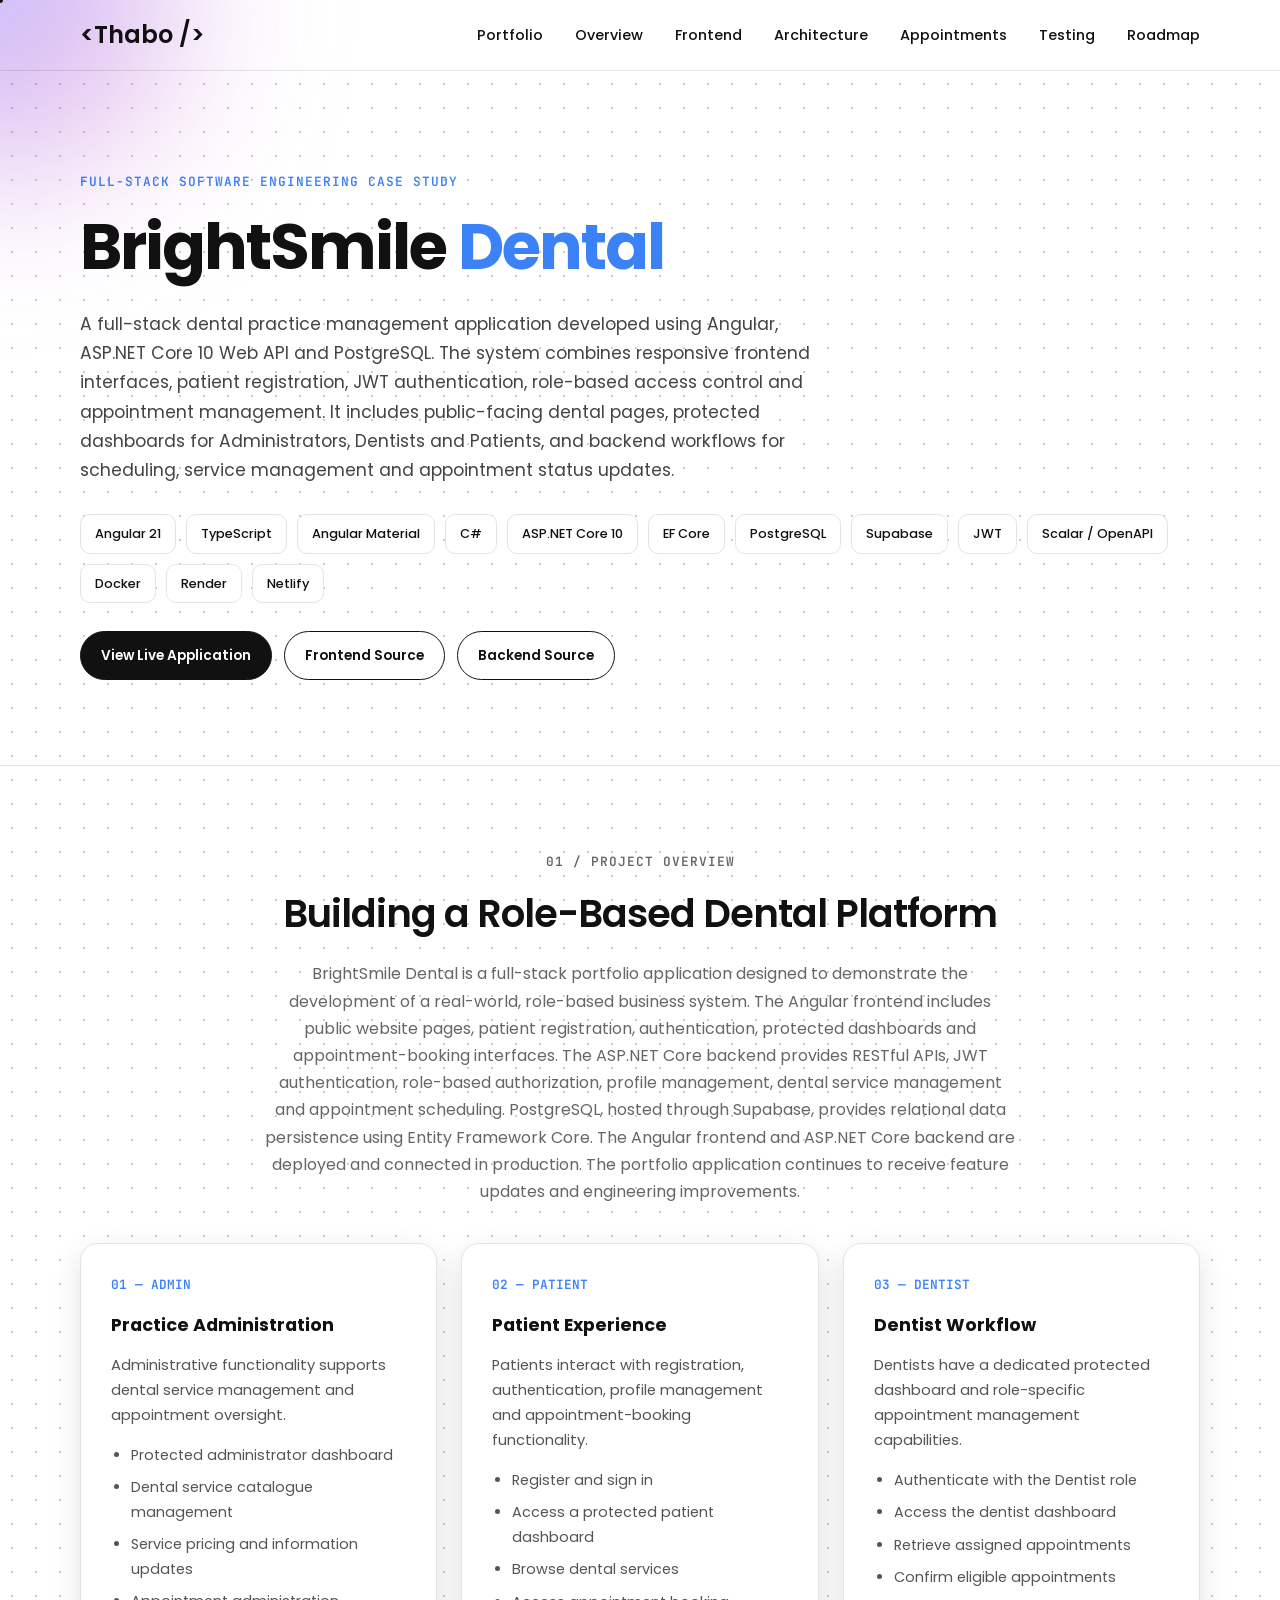
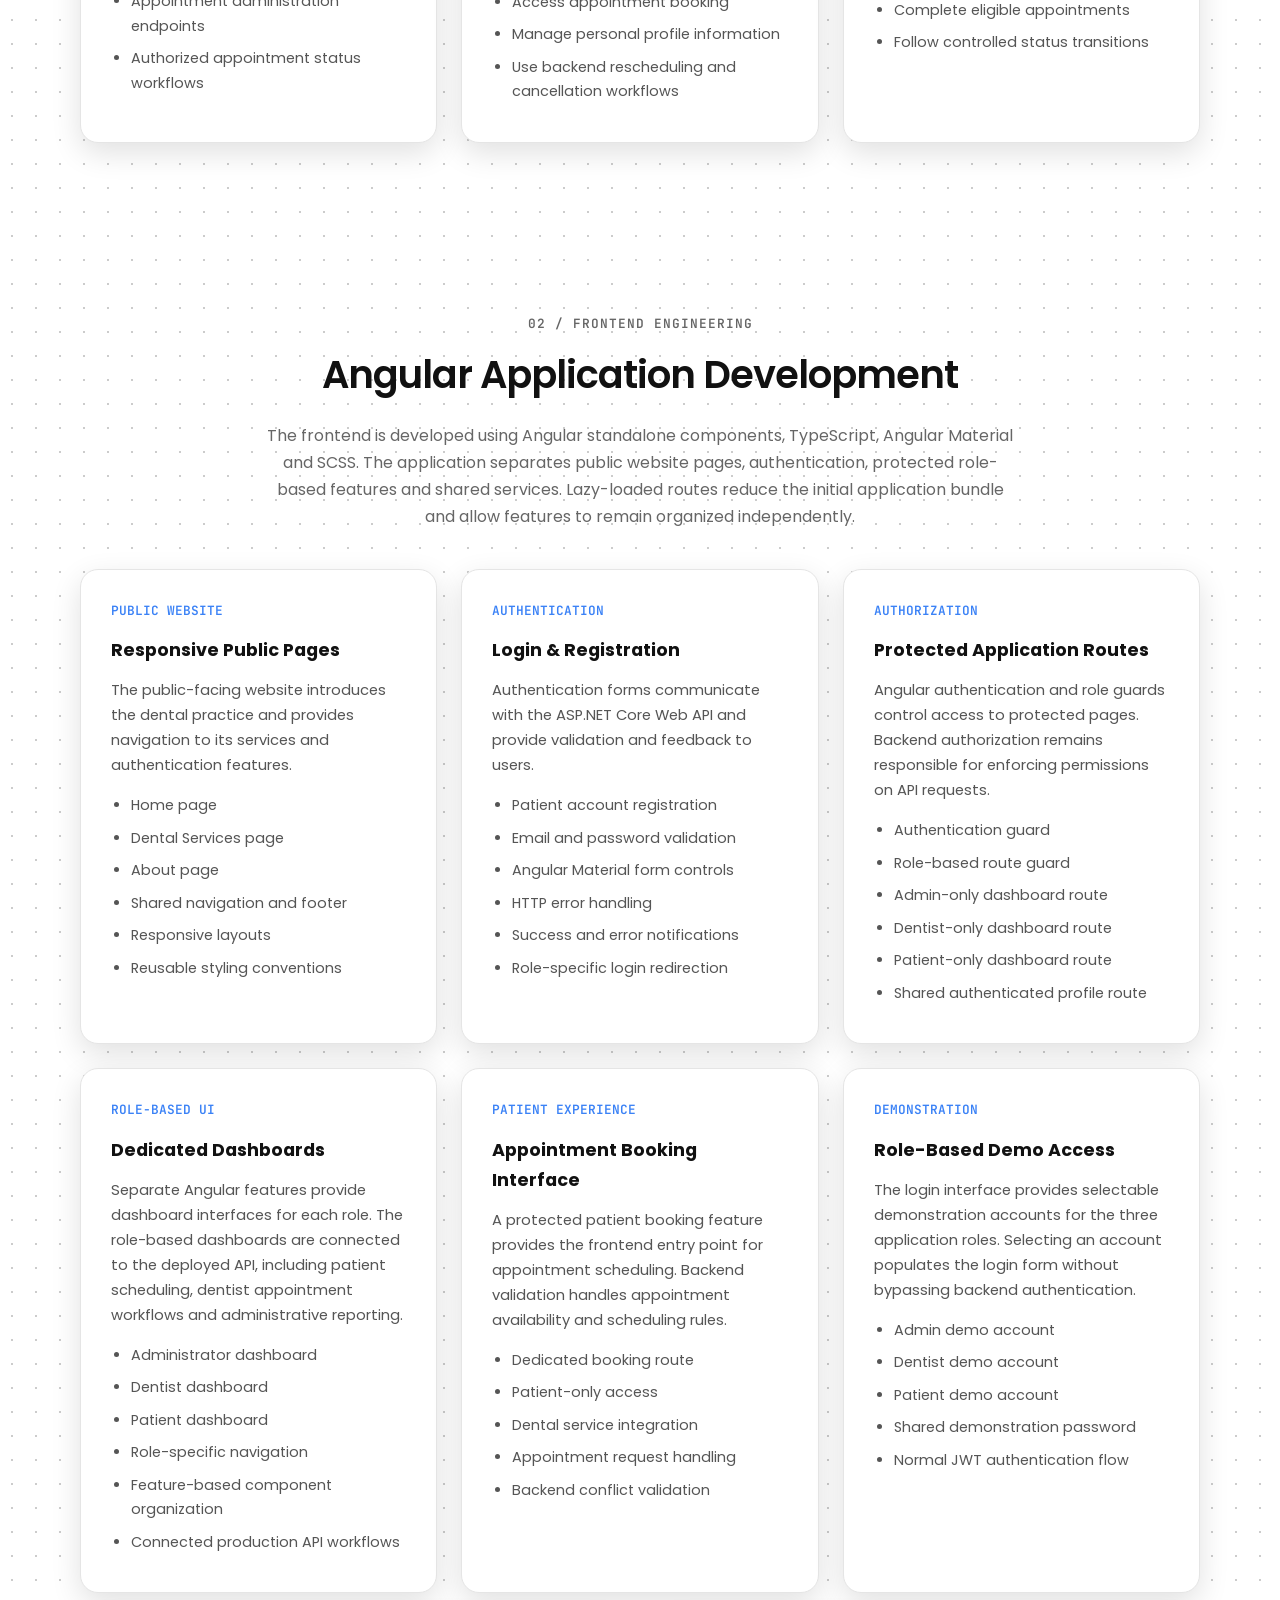
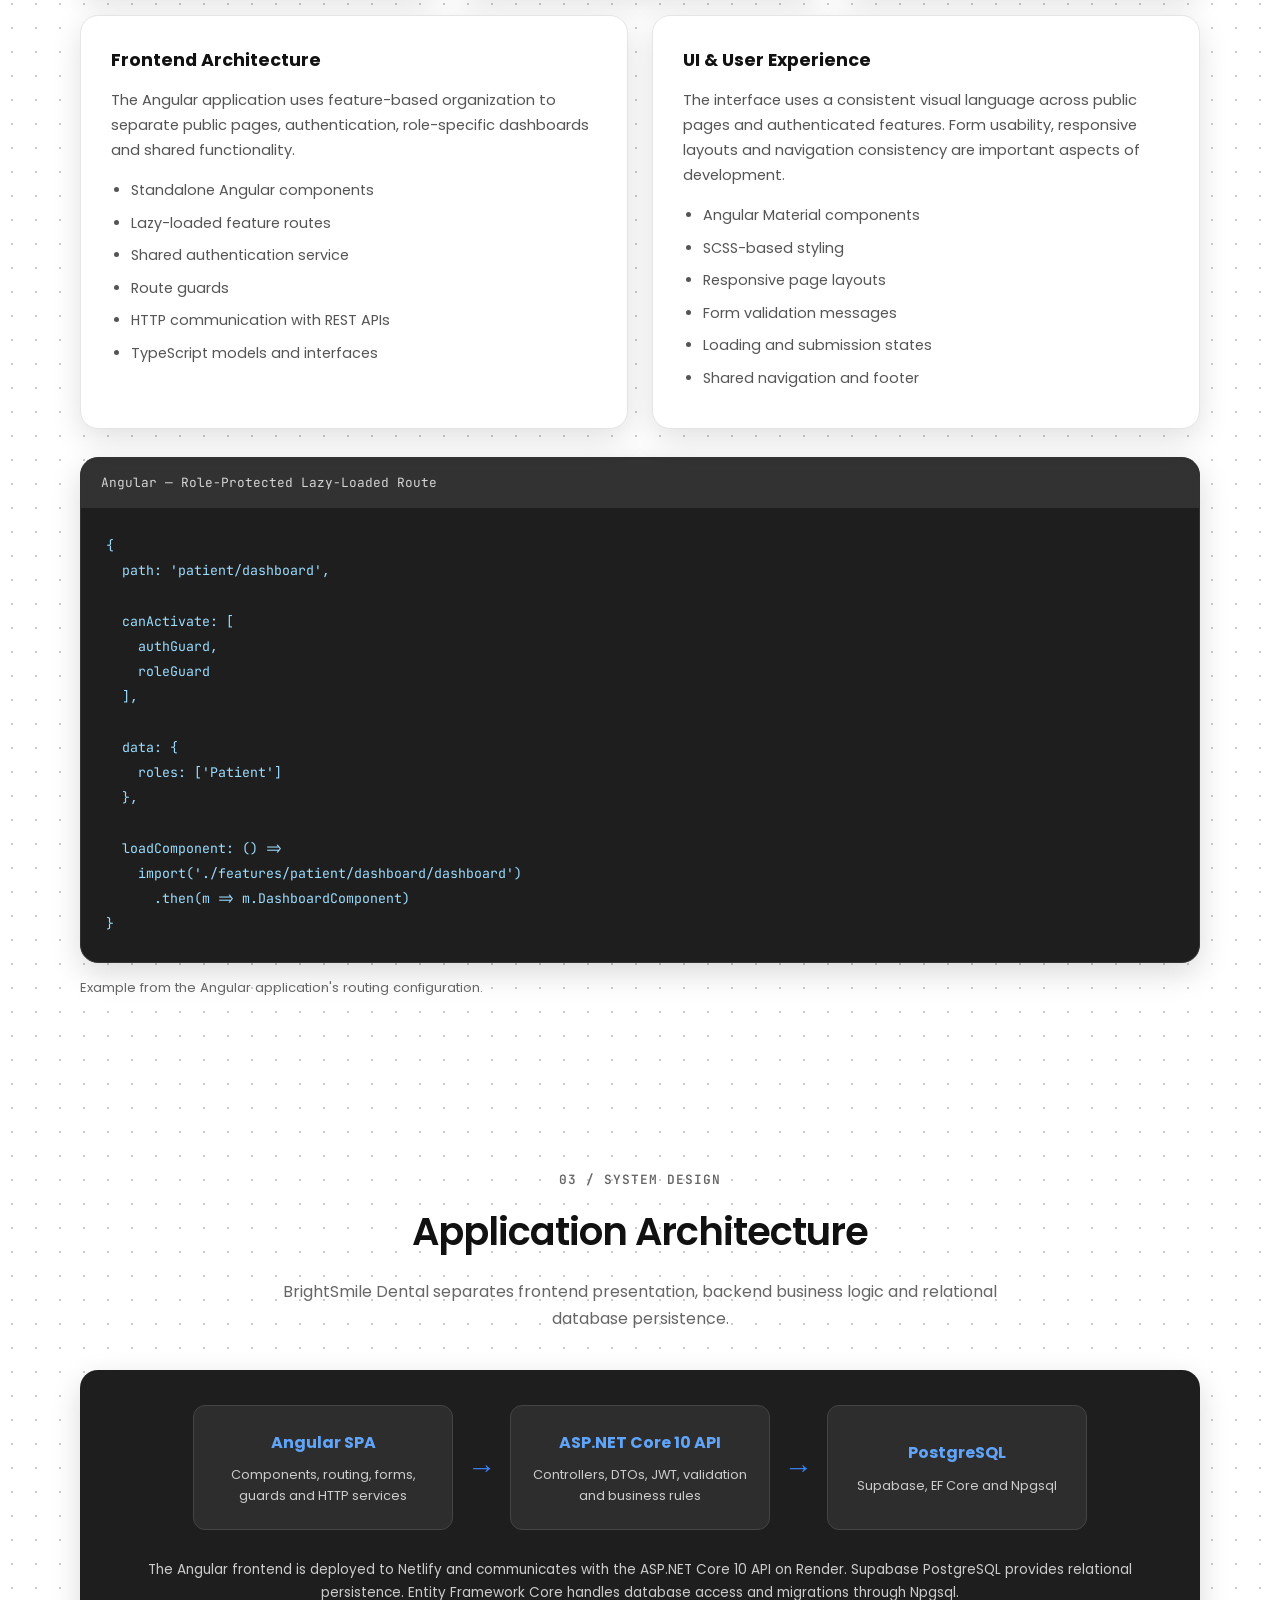
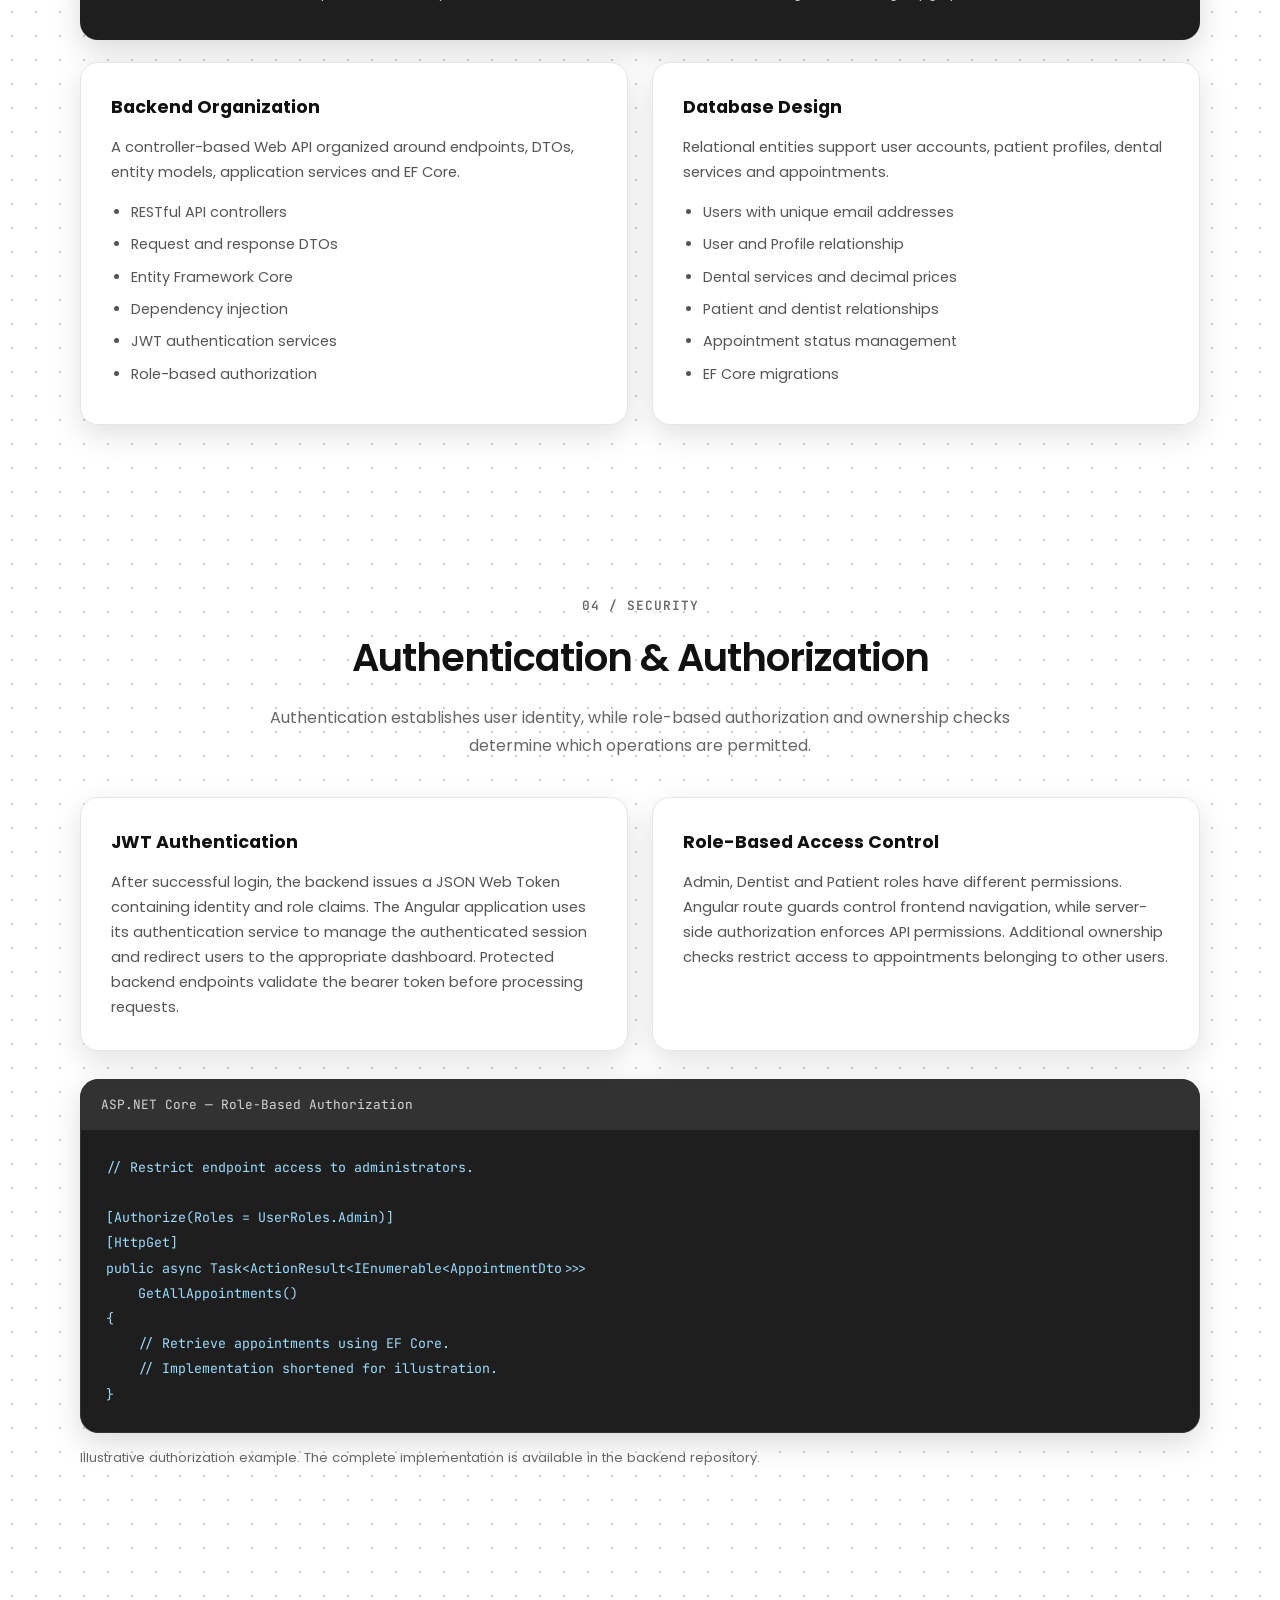
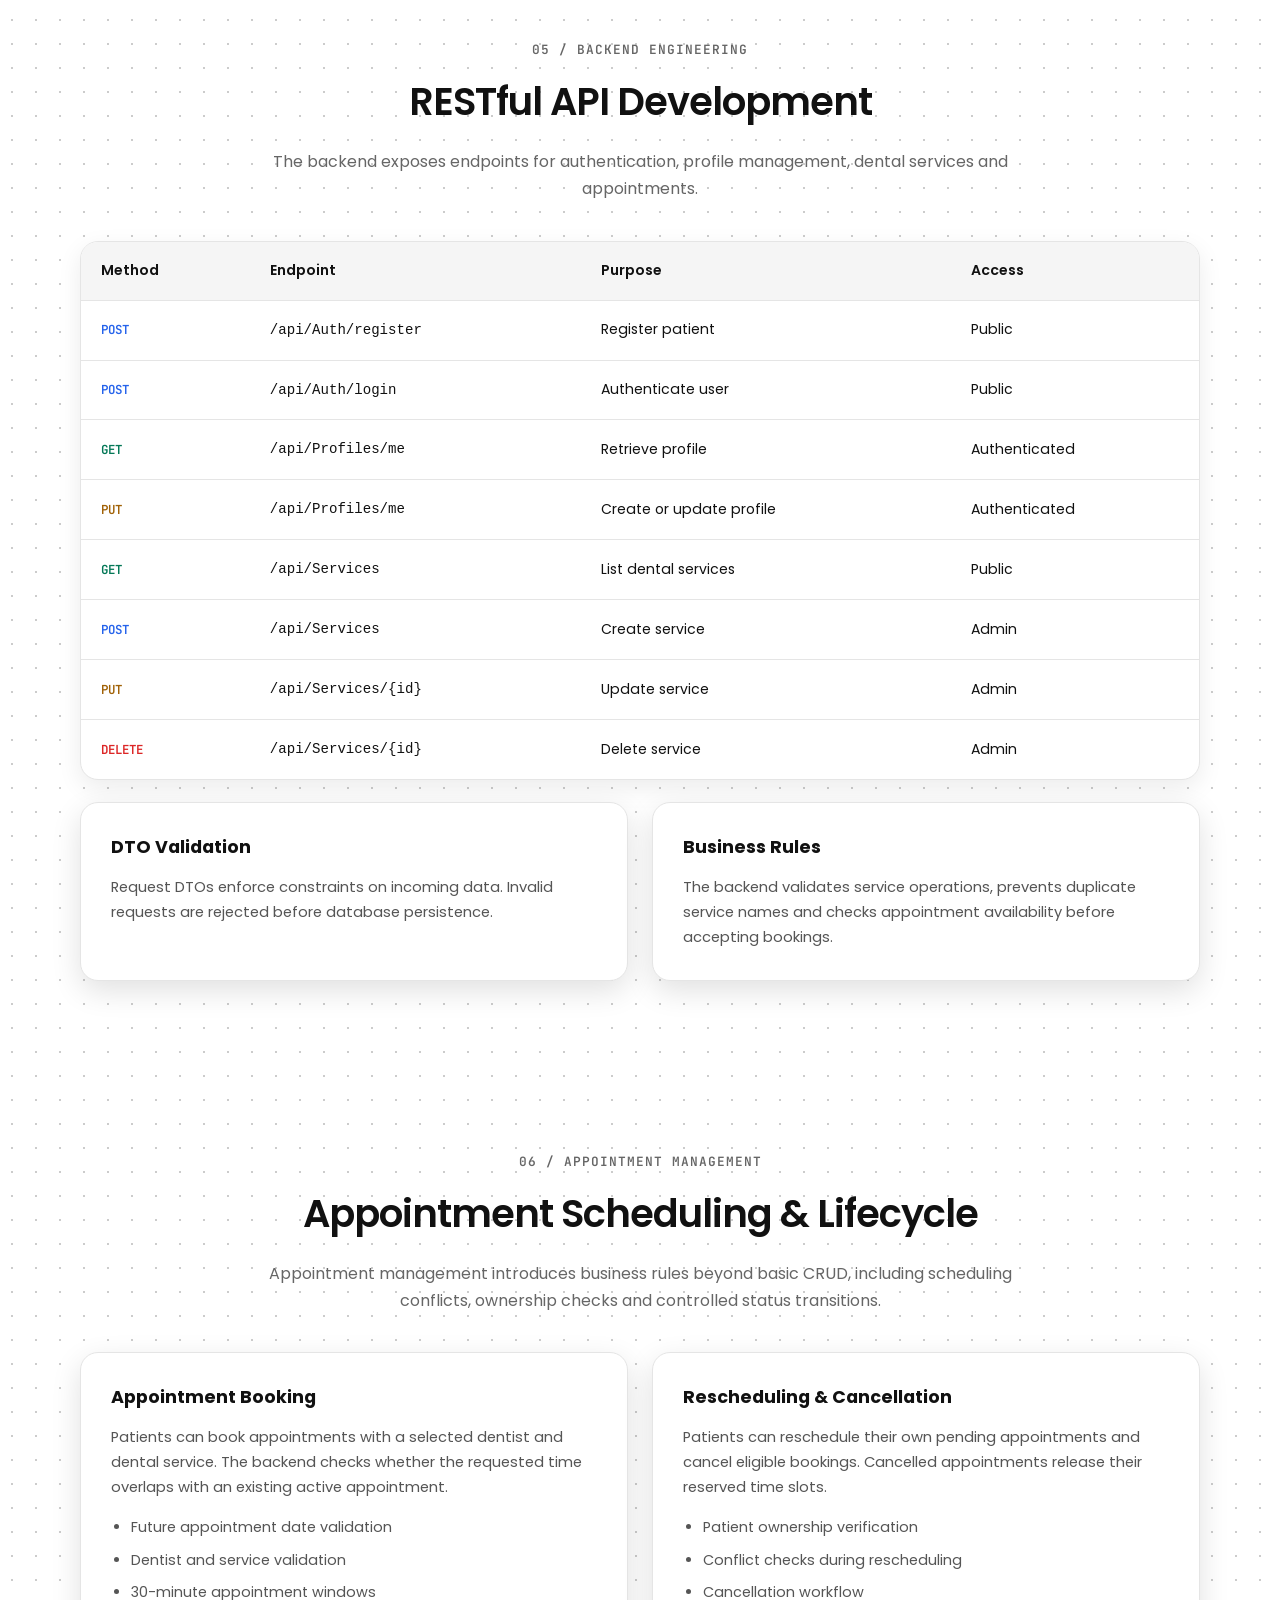
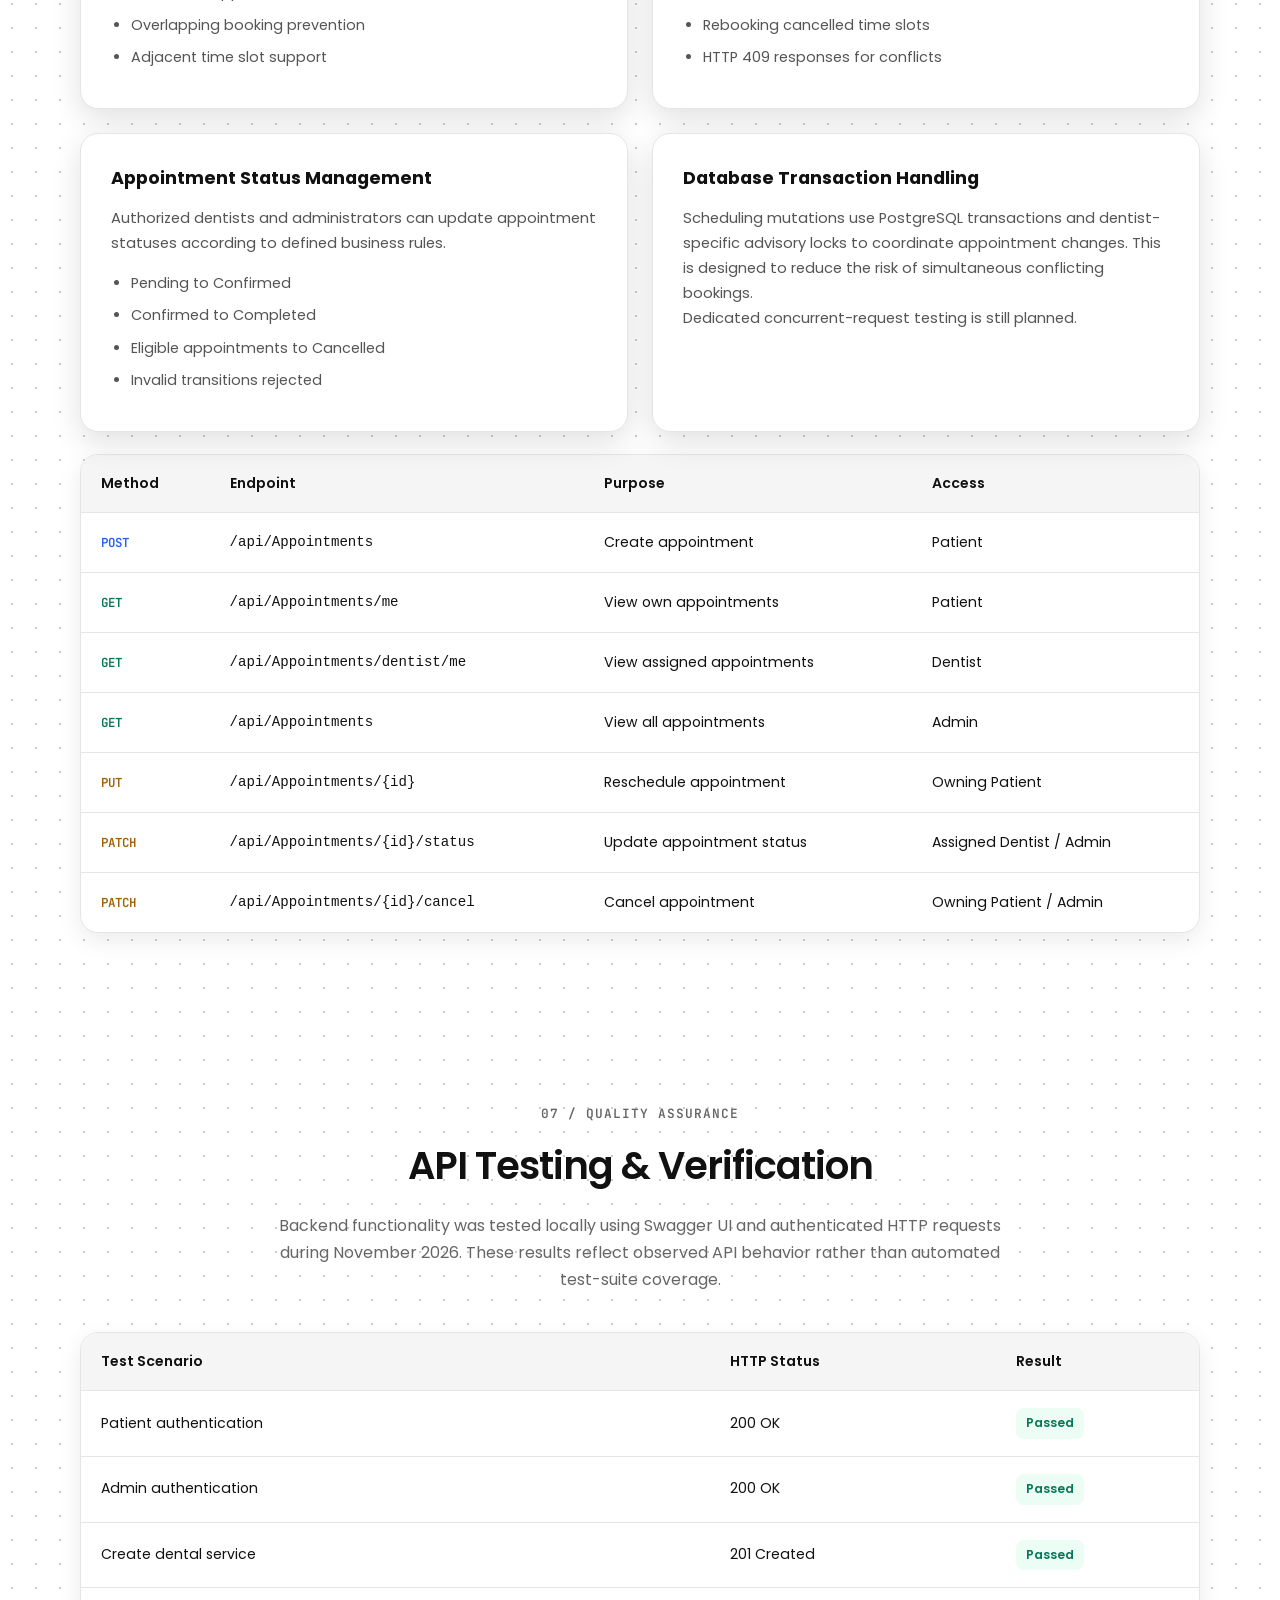
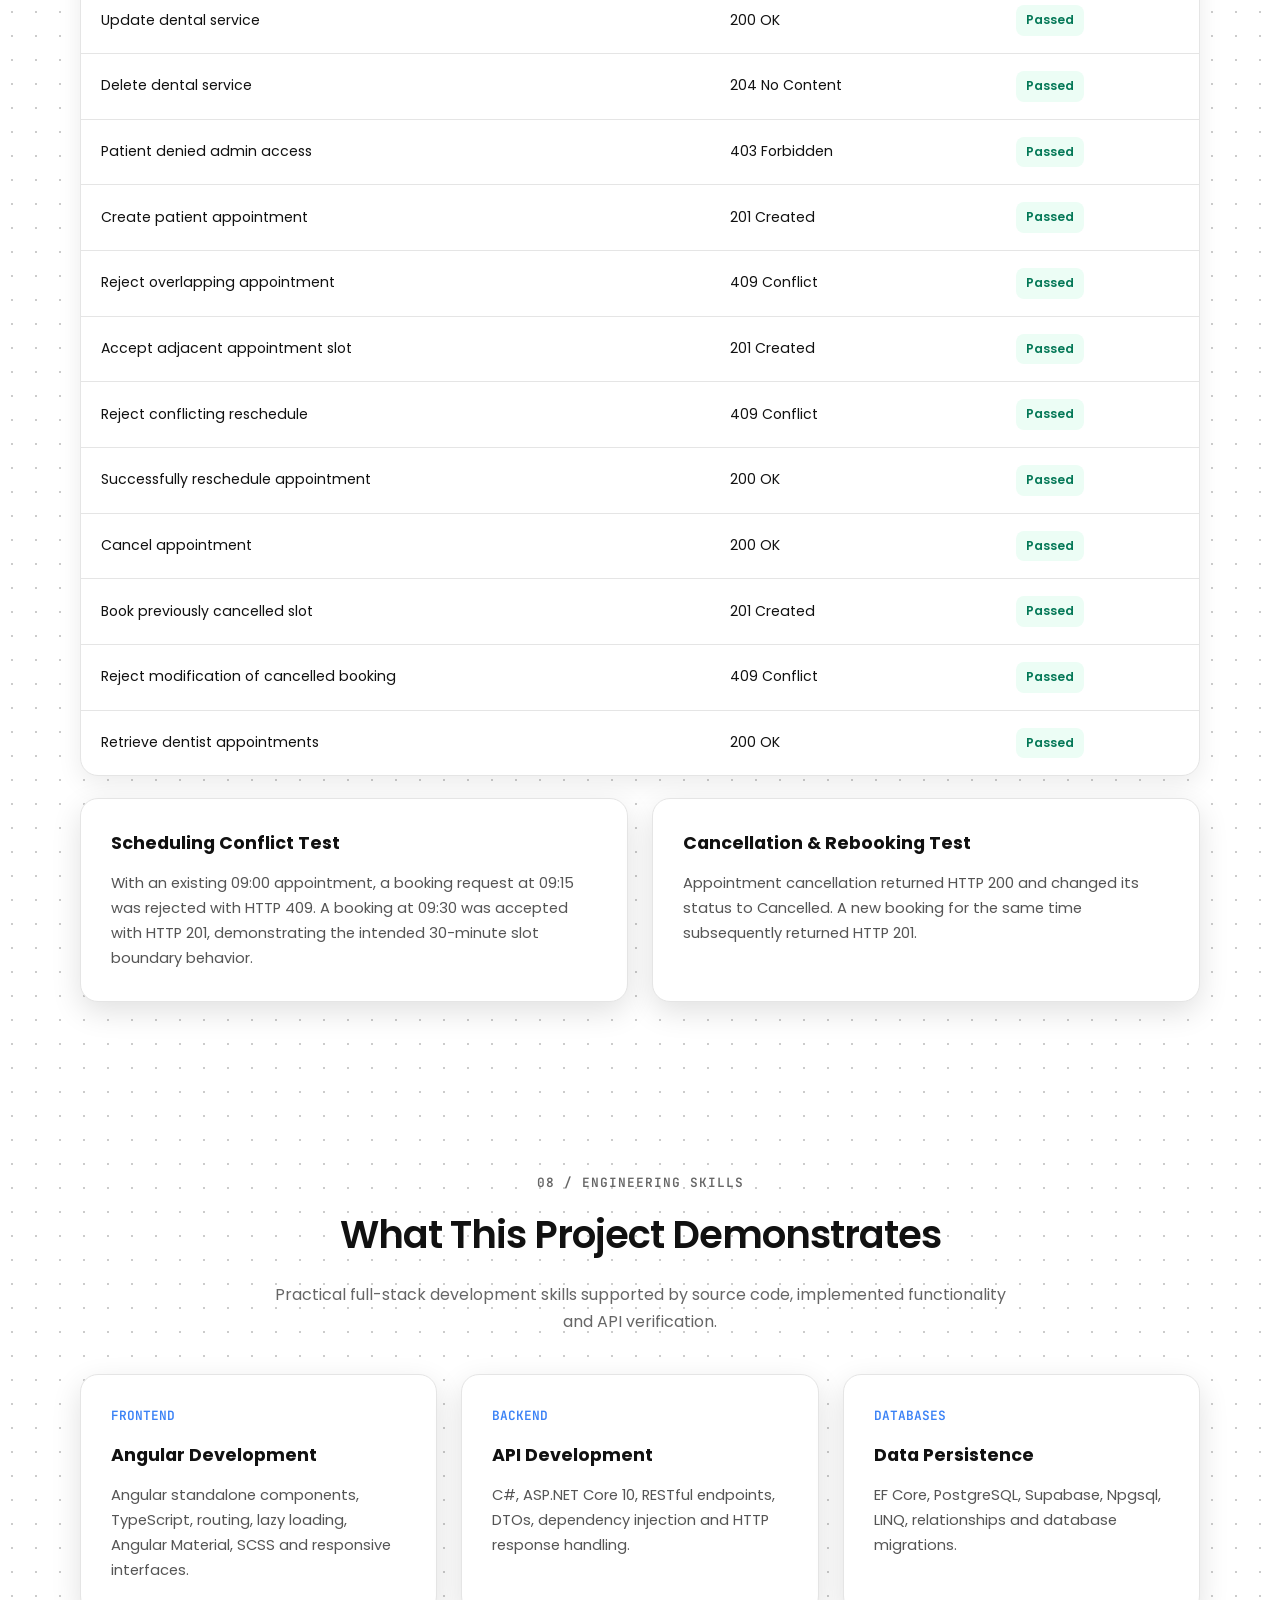
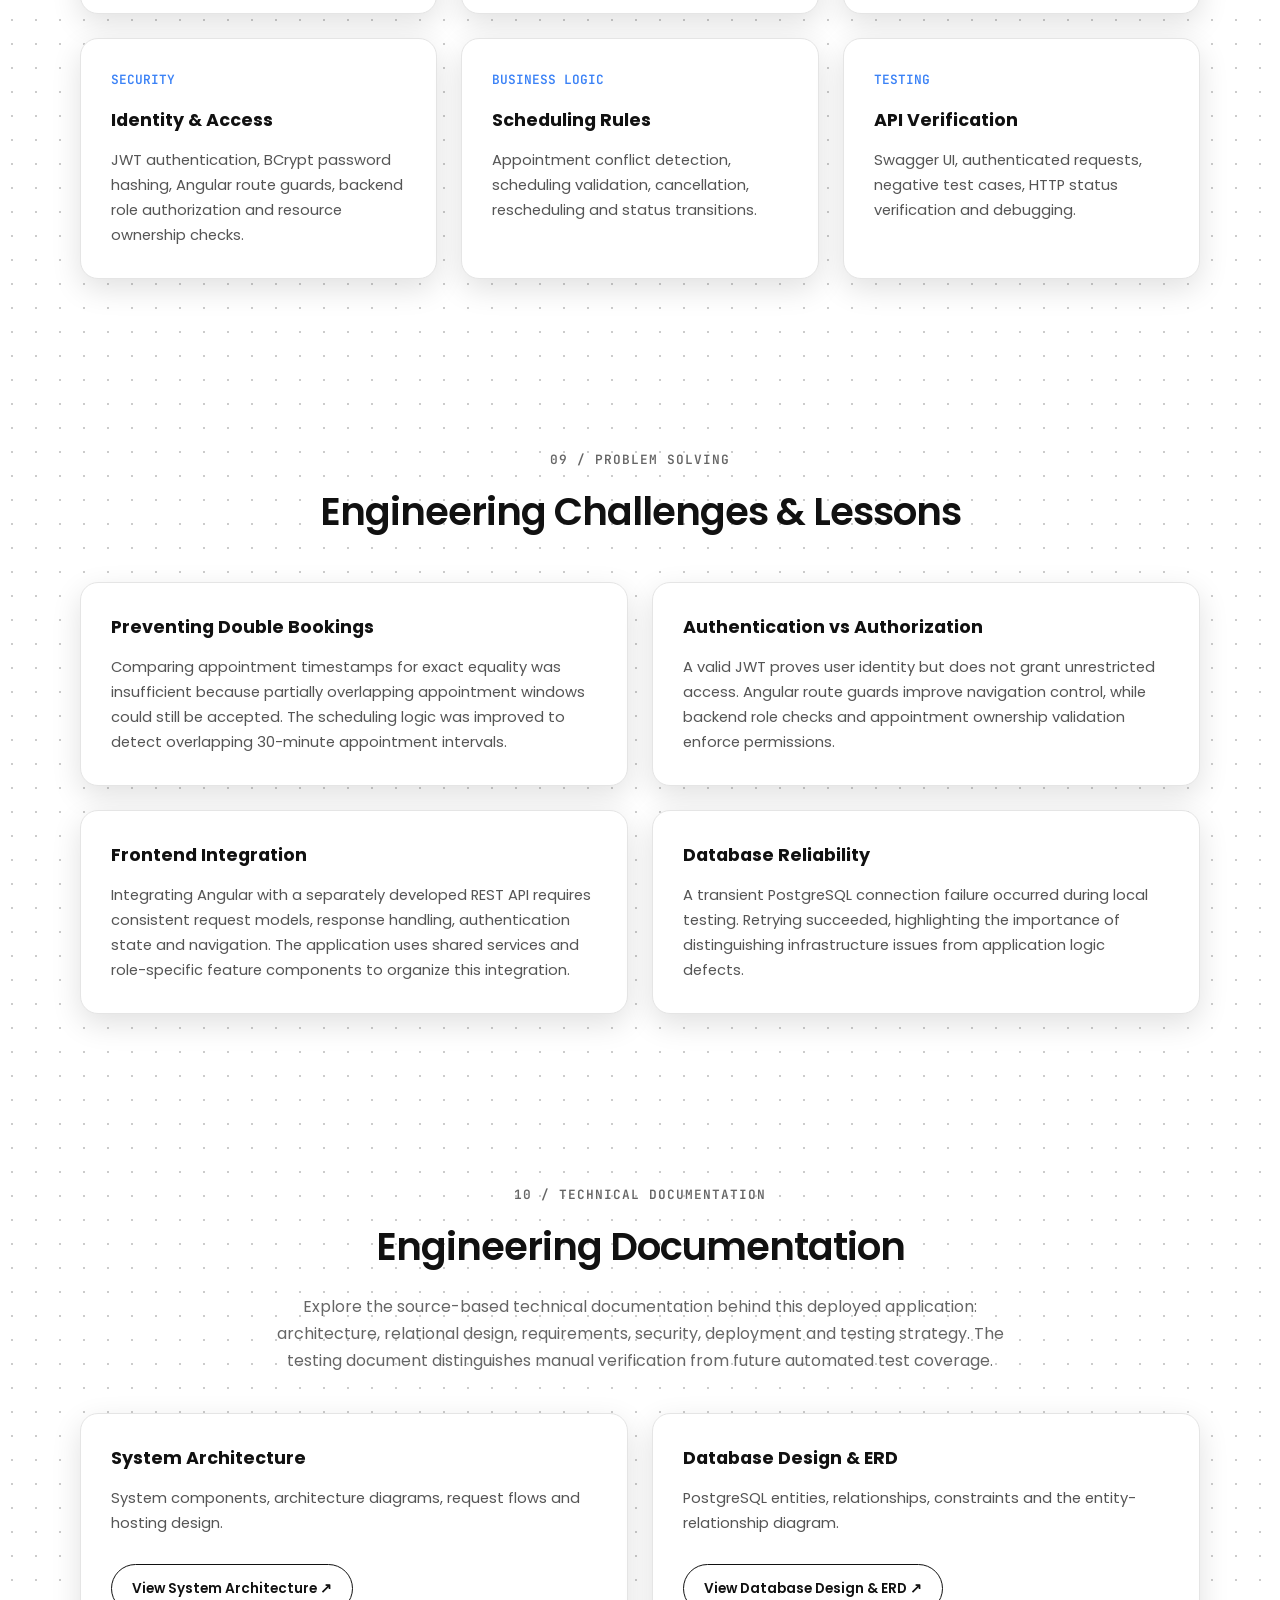
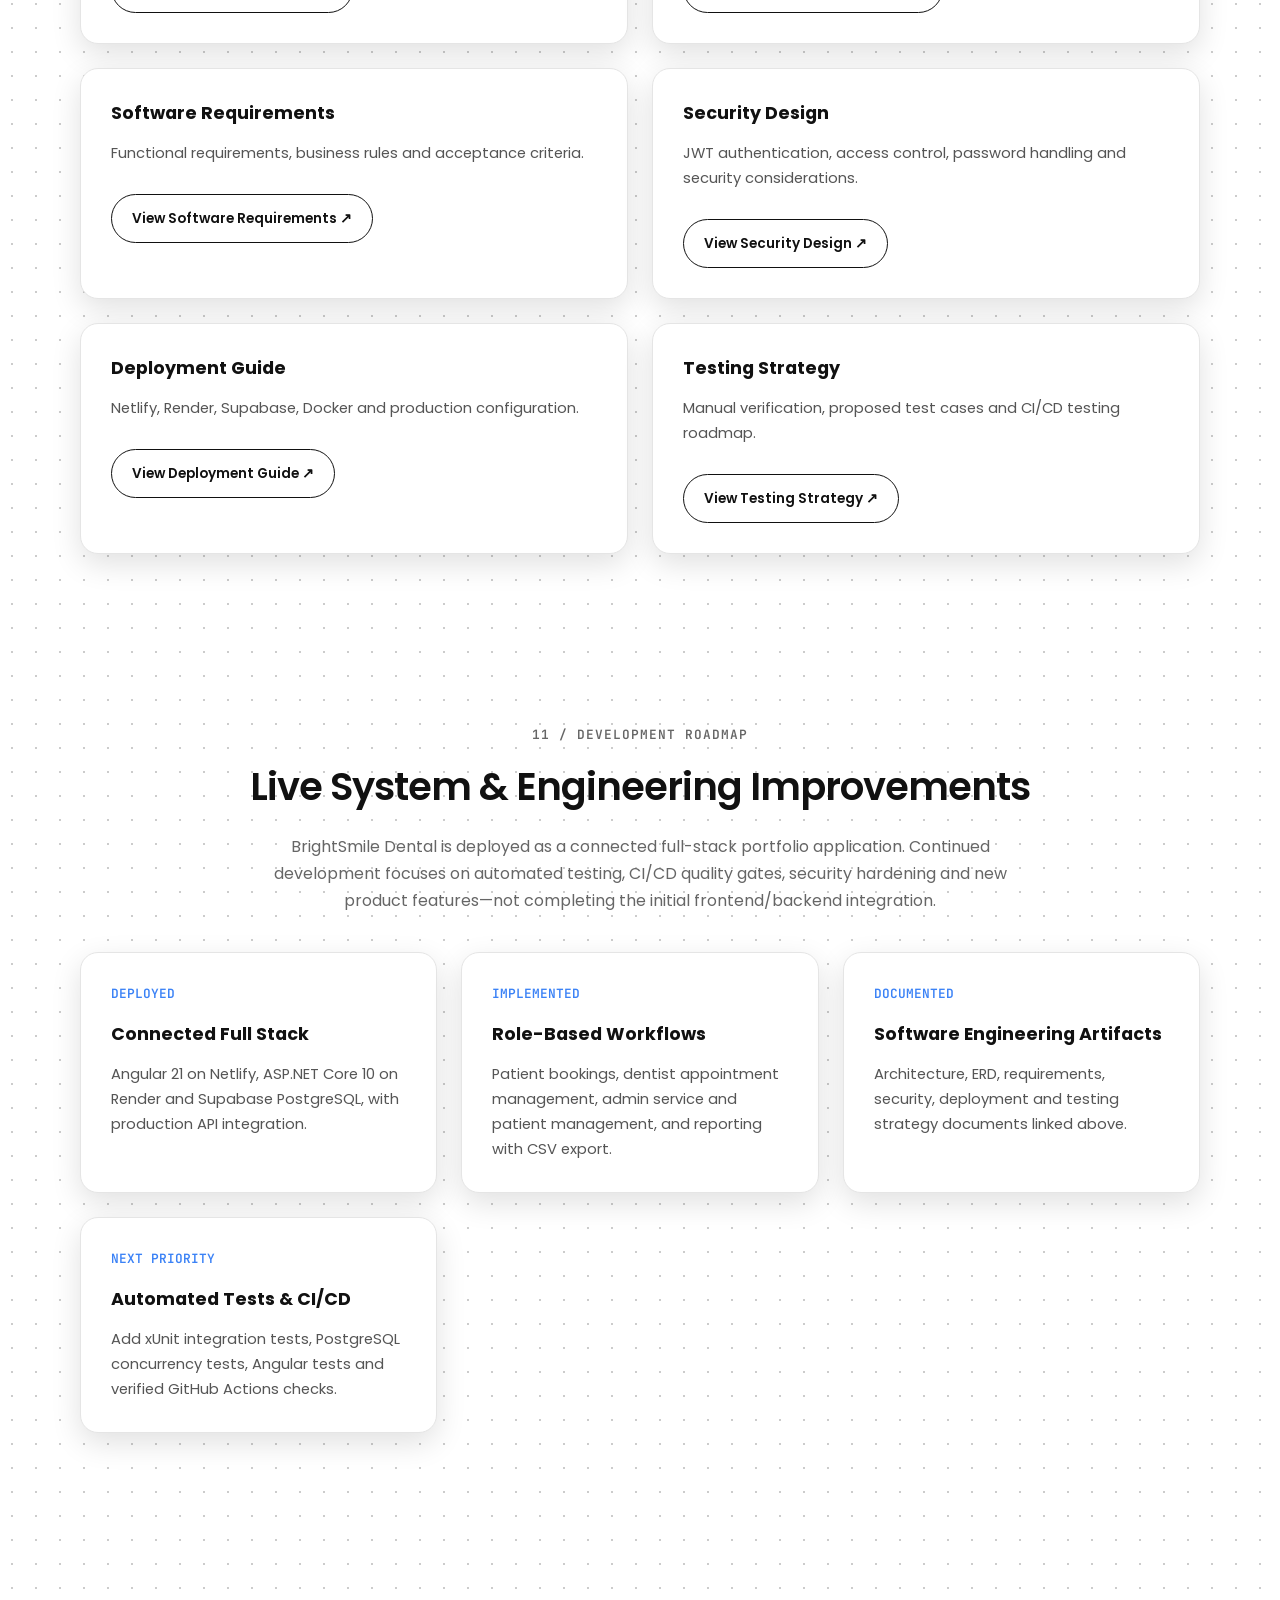
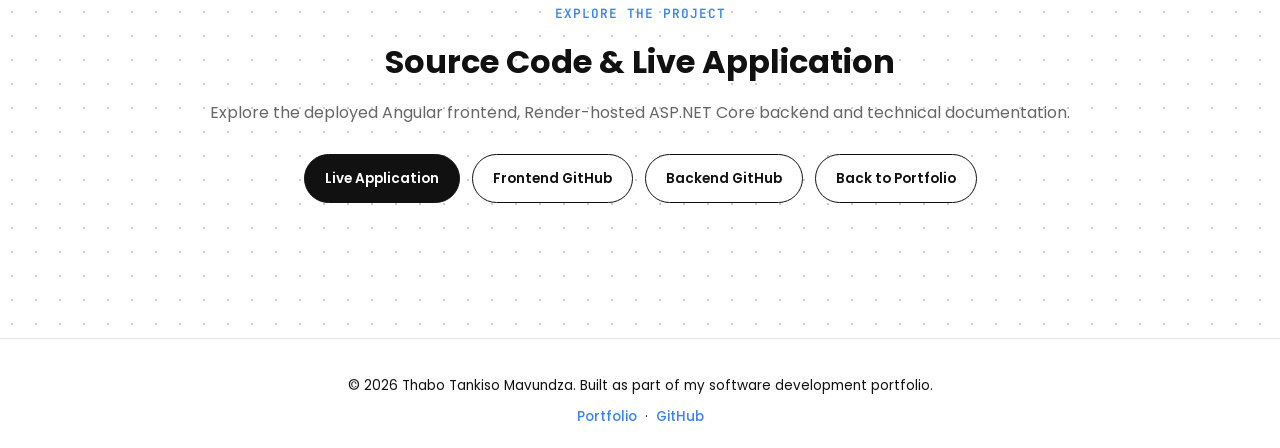
==== commit 5110e17a: "feat(case-study): add six individual engineering document buttons" ====
--- a/brightsmile.html
+++ b/brightsmile.html
@@ -1464,16 +1464,48 @@
           <p>Explore the source-based technical documentation behind this deployed application: architecture, relational design, requirements, security, deployment and testing strategy. The testing document distinguishes manual verification from future automated test coverage.</p>
         </div>
         <div class="grid grid-two">
-          <article class="card"><h3>Architecture &amp; Data</h3><p>System architecture, component boundaries, deployment flow and PostgreSQL entity relationships.</p><ul>
-            <li><a href="https://github.com/AriesMaster/BrightSmileDentalBackEnd/blob/master/docs/ARCHITECTURE.md" target="_blank" rel="noopener noreferrer">System architecture</a></li>
-            <li><a href="https://github.com/AriesMaster/BrightSmileDentalBackEnd/blob/master/docs/DATABASE.md" target="_blank" rel="noopener noreferrer">Database design and ERD</a></li>
-          </ul></article>
-          <article class="card"><h3>Requirements &amp; Security</h3><p>Functional requirements, business rules, role-based access, password recovery and security hardening priorities.</p><ul>
-            <li><a href="https://github.com/AriesMaster/BrightSmileDentalBackEnd/blob/master/docs/REQUIREMENTS.md" target="_blank" rel="noopener noreferrer">Software requirements</a></li>
-            <li><a href="https://github.com/AriesMaster/BrightSmileDentalBackEnd/blob/master/docs/SECURITY.md" target="_blank" rel="noopener noreferrer">Security design</a></li>
-          </ul></article>
-          <article class="card"><h3>Deployment &amp; Operations</h3><p>Netlify, Render, Supabase, Docker, environment variables, migration procedures and troubleshooting.</p><a href="https://github.com/AriesMaster/BrightSmileDentalBackEnd/blob/master/docs/DEPLOYMENT.md" target="_blank" rel="noopener noreferrer">Read deployment guide ↗</a></article>
-          <article class="card"><h3>Testing Strategy</h3><p>Documented manual API results, test cases, PostgreSQL concurrency testing and proposed CI quality gates.</p><a href="https://github.com/AriesMaster/BrightSmileDentalBackEnd/blob/master/docs/TESTING.md" target="_blank" rel="noopener noreferrer">Read testing plan ↗</a></article>
+          <article class="card">
+            <h3>System Architecture</h3>
+            <p>System components, architecture diagrams, request flows and hosting design.</p>
+            <div class="actions">
+              <a class="btn btn-outline" href="https://github.com/AriesMaster/BrightSmileDentalBackEnd/blob/master/docs/ARCHITECTURE.md" target="_blank" rel="noopener noreferrer" aria-label="Open System Architecture document">View System Architecture ↗</a>
+            </div>
+          </article>
+          <article class="card">
+            <h3>Database Design &amp; ERD</h3>
+            <p>PostgreSQL entities, relationships, constraints and the entity-relationship diagram.</p>
+            <div class="actions">
+              <a class="btn btn-outline" href="https://github.com/AriesMaster/BrightSmileDentalBackEnd/blob/master/docs/DATABASE.md" target="_blank" rel="noopener noreferrer" aria-label="Open Database Design and ERD document">View Database Design &amp; ERD ↗</a>
+            </div>
+          </article>
+          <article class="card">
+            <h3>Software Requirements</h3>
+            <p>Functional requirements, business rules and acceptance criteria.</p>
+            <div class="actions">
+              <a class="btn btn-outline" href="https://github.com/AriesMaster/BrightSmileDentalBackEnd/blob/master/docs/REQUIREMENTS.md" target="_blank" rel="noopener noreferrer" aria-label="Open Software Requirements document">View Software Requirements ↗</a>
+            </div>
+          </article>
+          <article class="card">
+            <h3>Security Design</h3>
+            <p>JWT authentication, access control, password handling and security considerations.</p>
+            <div class="actions">
+              <a class="btn btn-outline" href="https://github.com/AriesMaster/BrightSmileDentalBackEnd/blob/master/docs/SECURITY.md" target="_blank" rel="noopener noreferrer" aria-label="Open Security Design document">View Security Design ↗</a>
+            </div>
+          </article>
+          <article class="card">
+            <h3>Deployment Guide</h3>
+            <p>Netlify, Render, Supabase, Docker and production configuration.</p>
+            <div class="actions">
+              <a class="btn btn-outline" href="https://github.com/AriesMaster/BrightSmileDentalBackEnd/blob/master/docs/DEPLOYMENT.md" target="_blank" rel="noopener noreferrer" aria-label="Open Deployment Guide document">View Deployment Guide ↗</a>
+            </div>
+          </article>
+          <article class="card">
+            <h3>Testing Strategy</h3>
+            <p>Manual verification, proposed test cases and CI/CD testing roadmap.</p>
+            <div class="actions">
+              <a class="btn btn-outline" href="https://github.com/AriesMaster/BrightSmileDentalBackEnd/blob/master/docs/TESTING.md" target="_blank" rel="noopener noreferrer" aria-label="Open Testing Strategy document">View Testing Strategy ↗</a>
+            </div>
+          </article>
         </div>
       </div>
     </section>
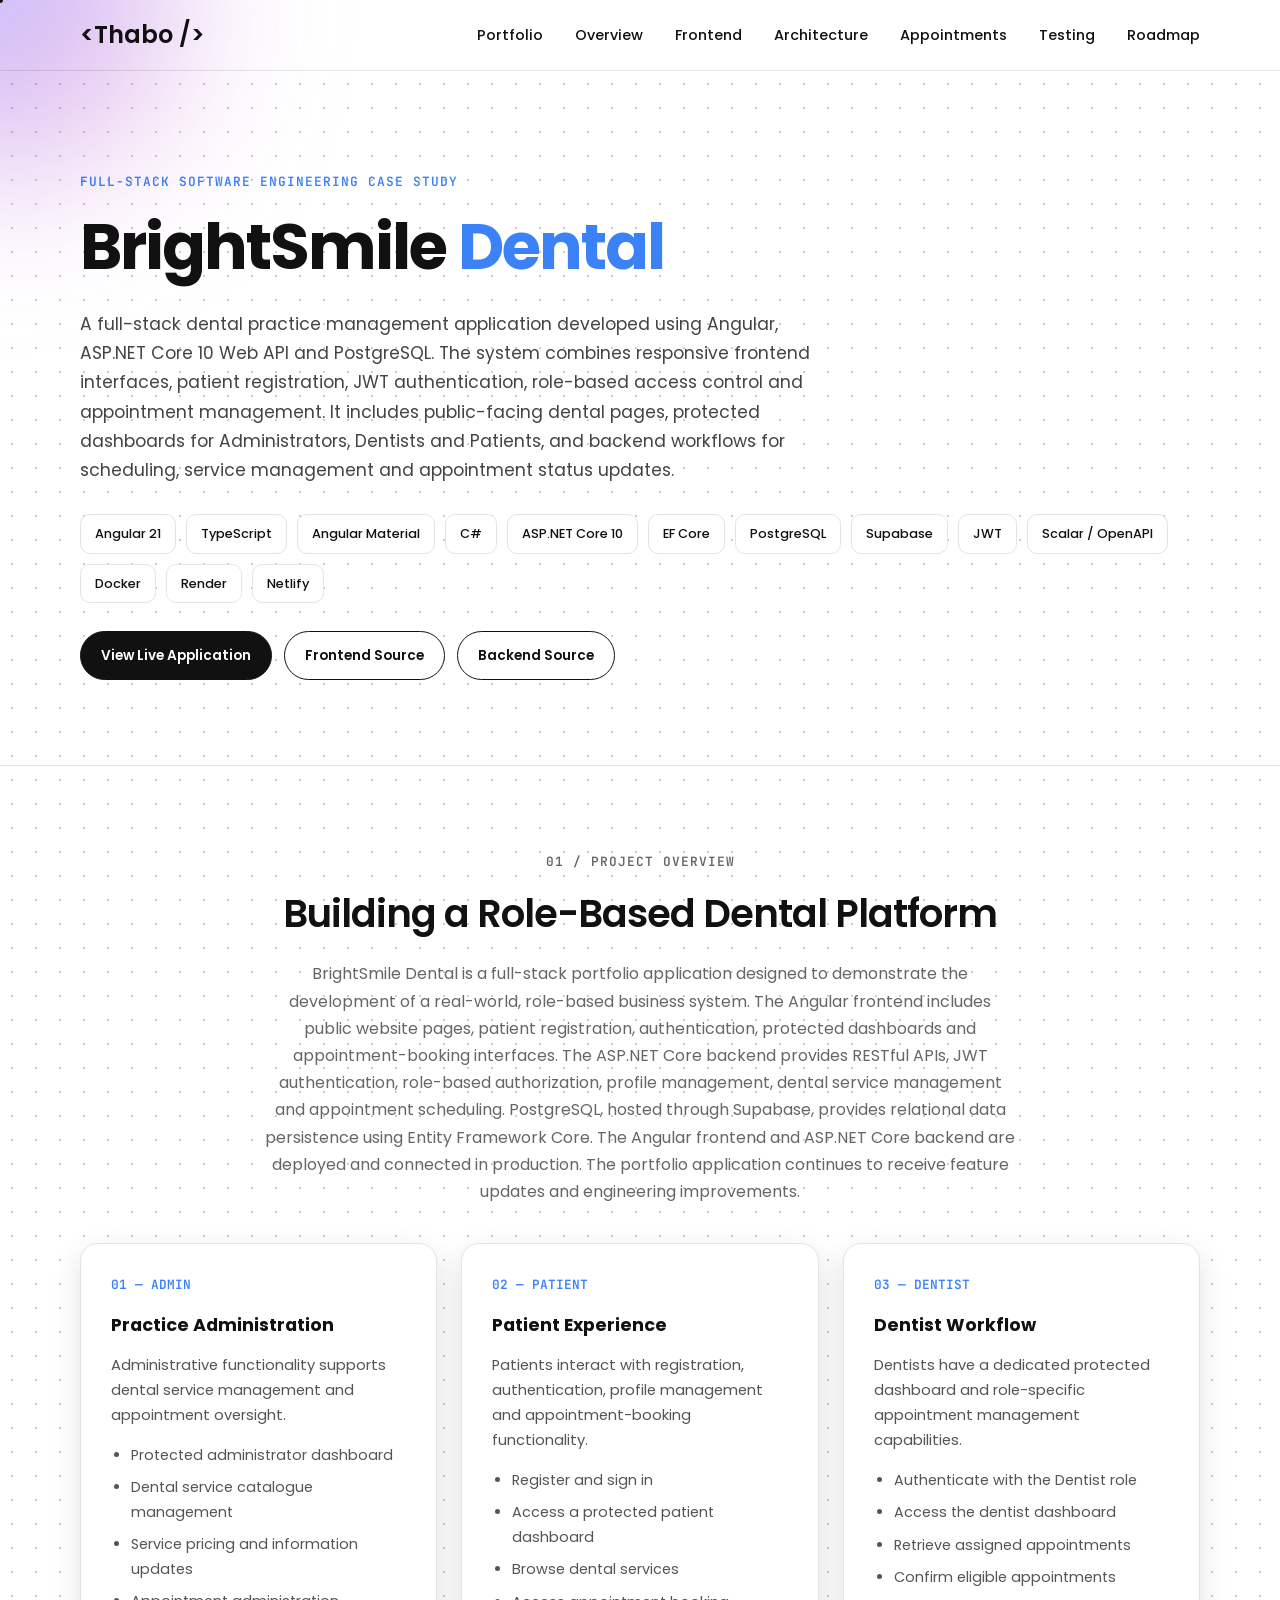
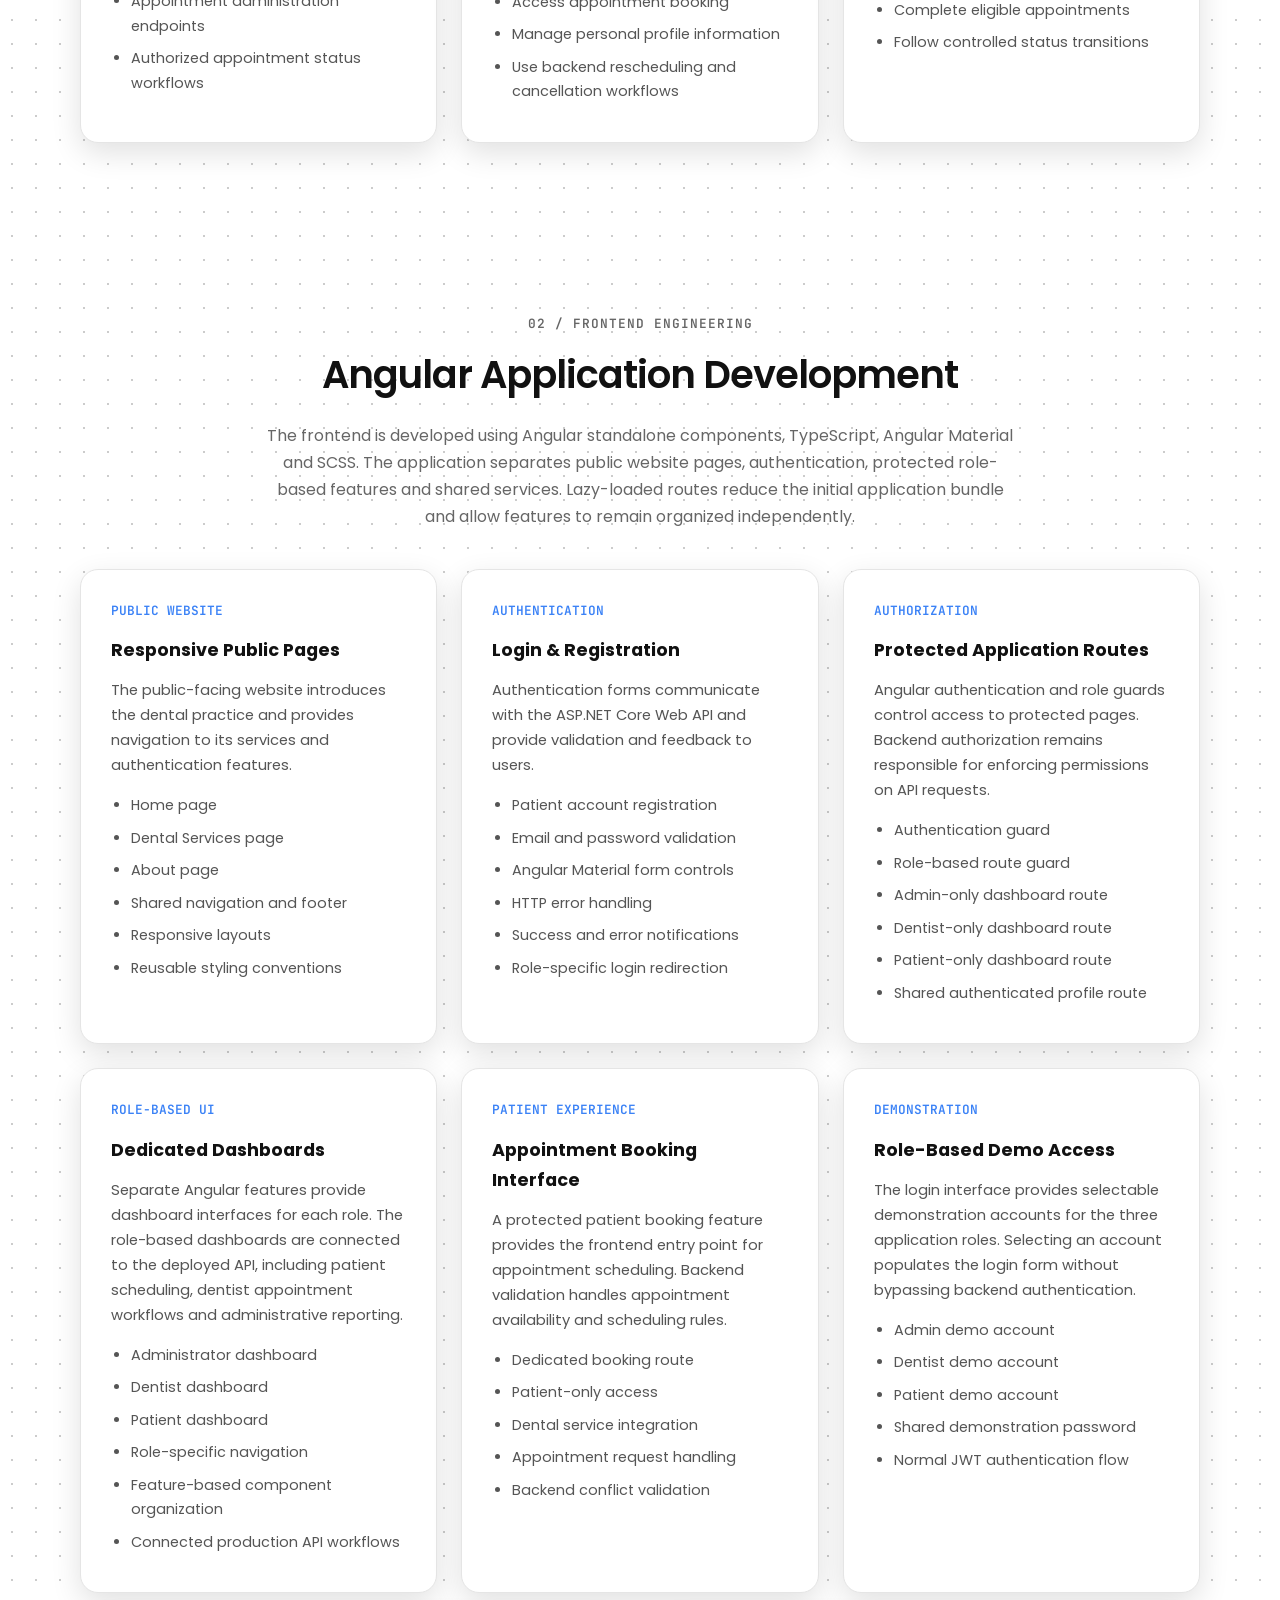
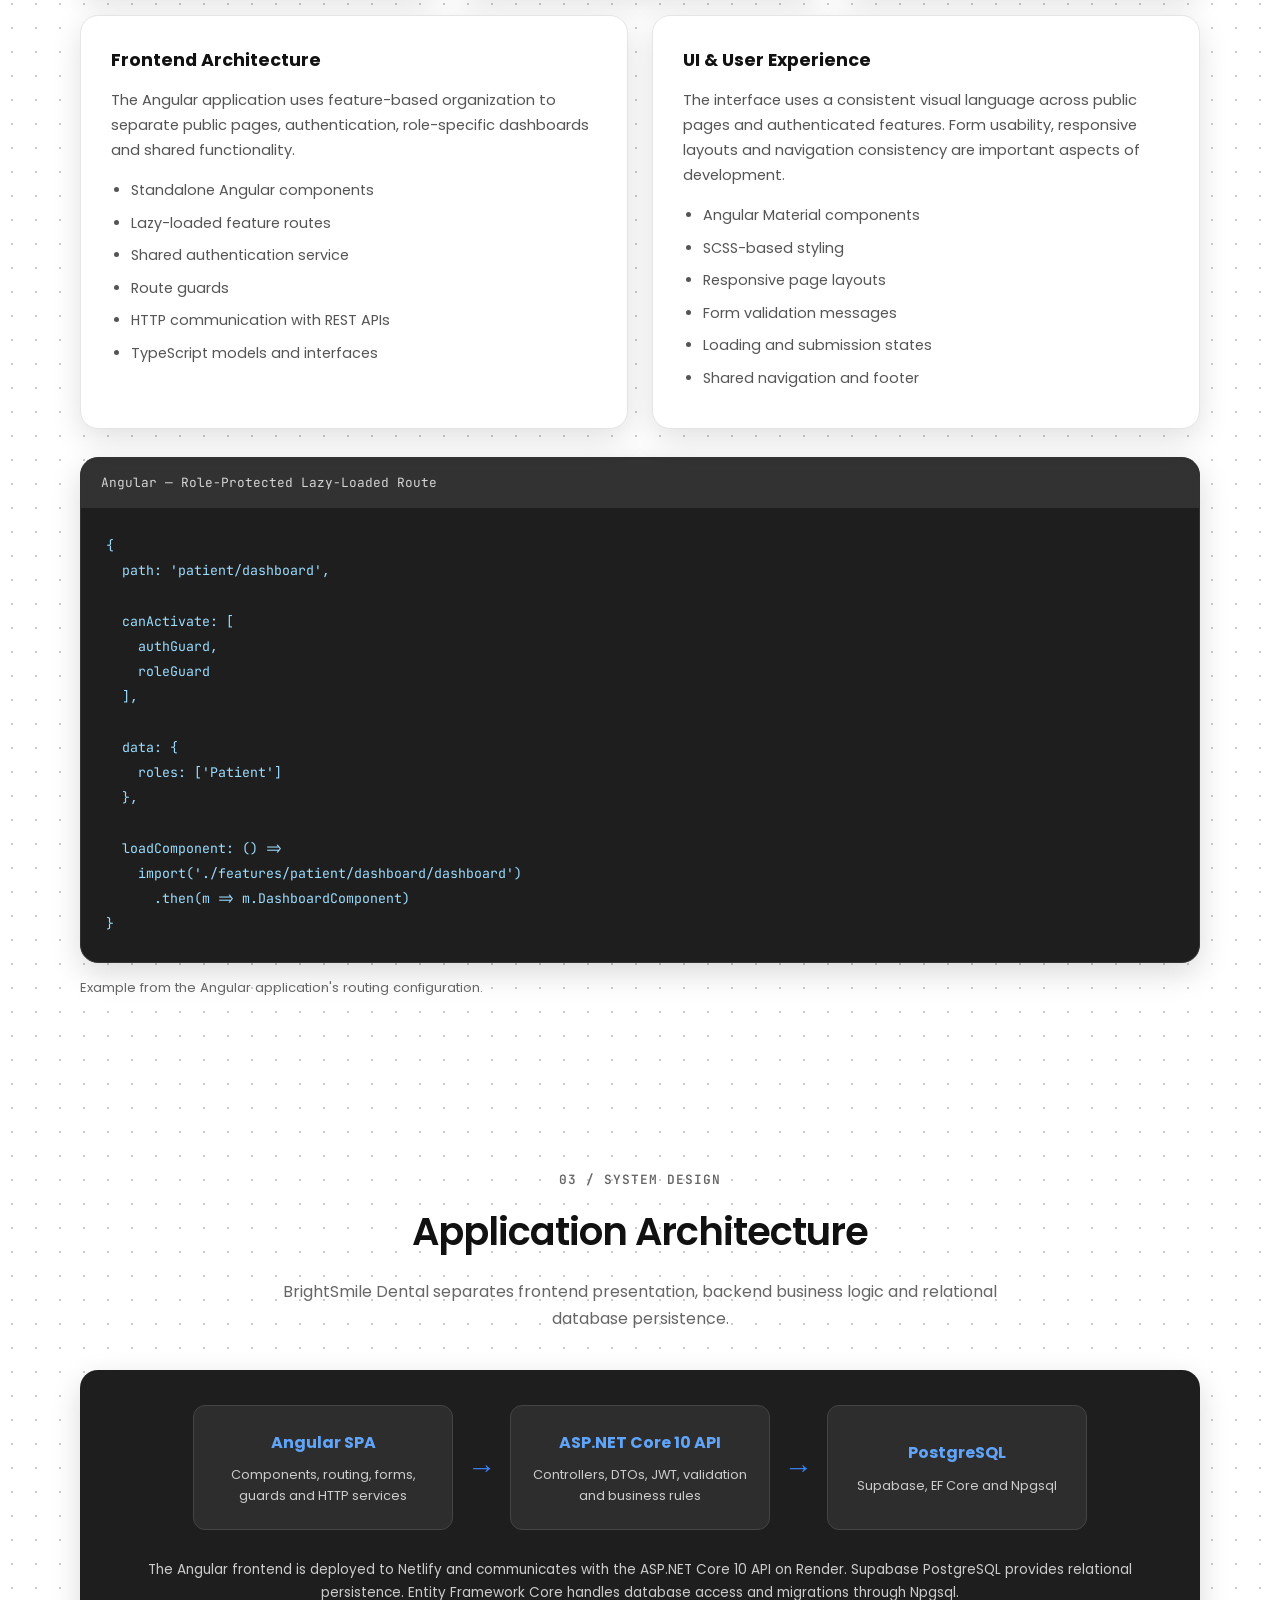
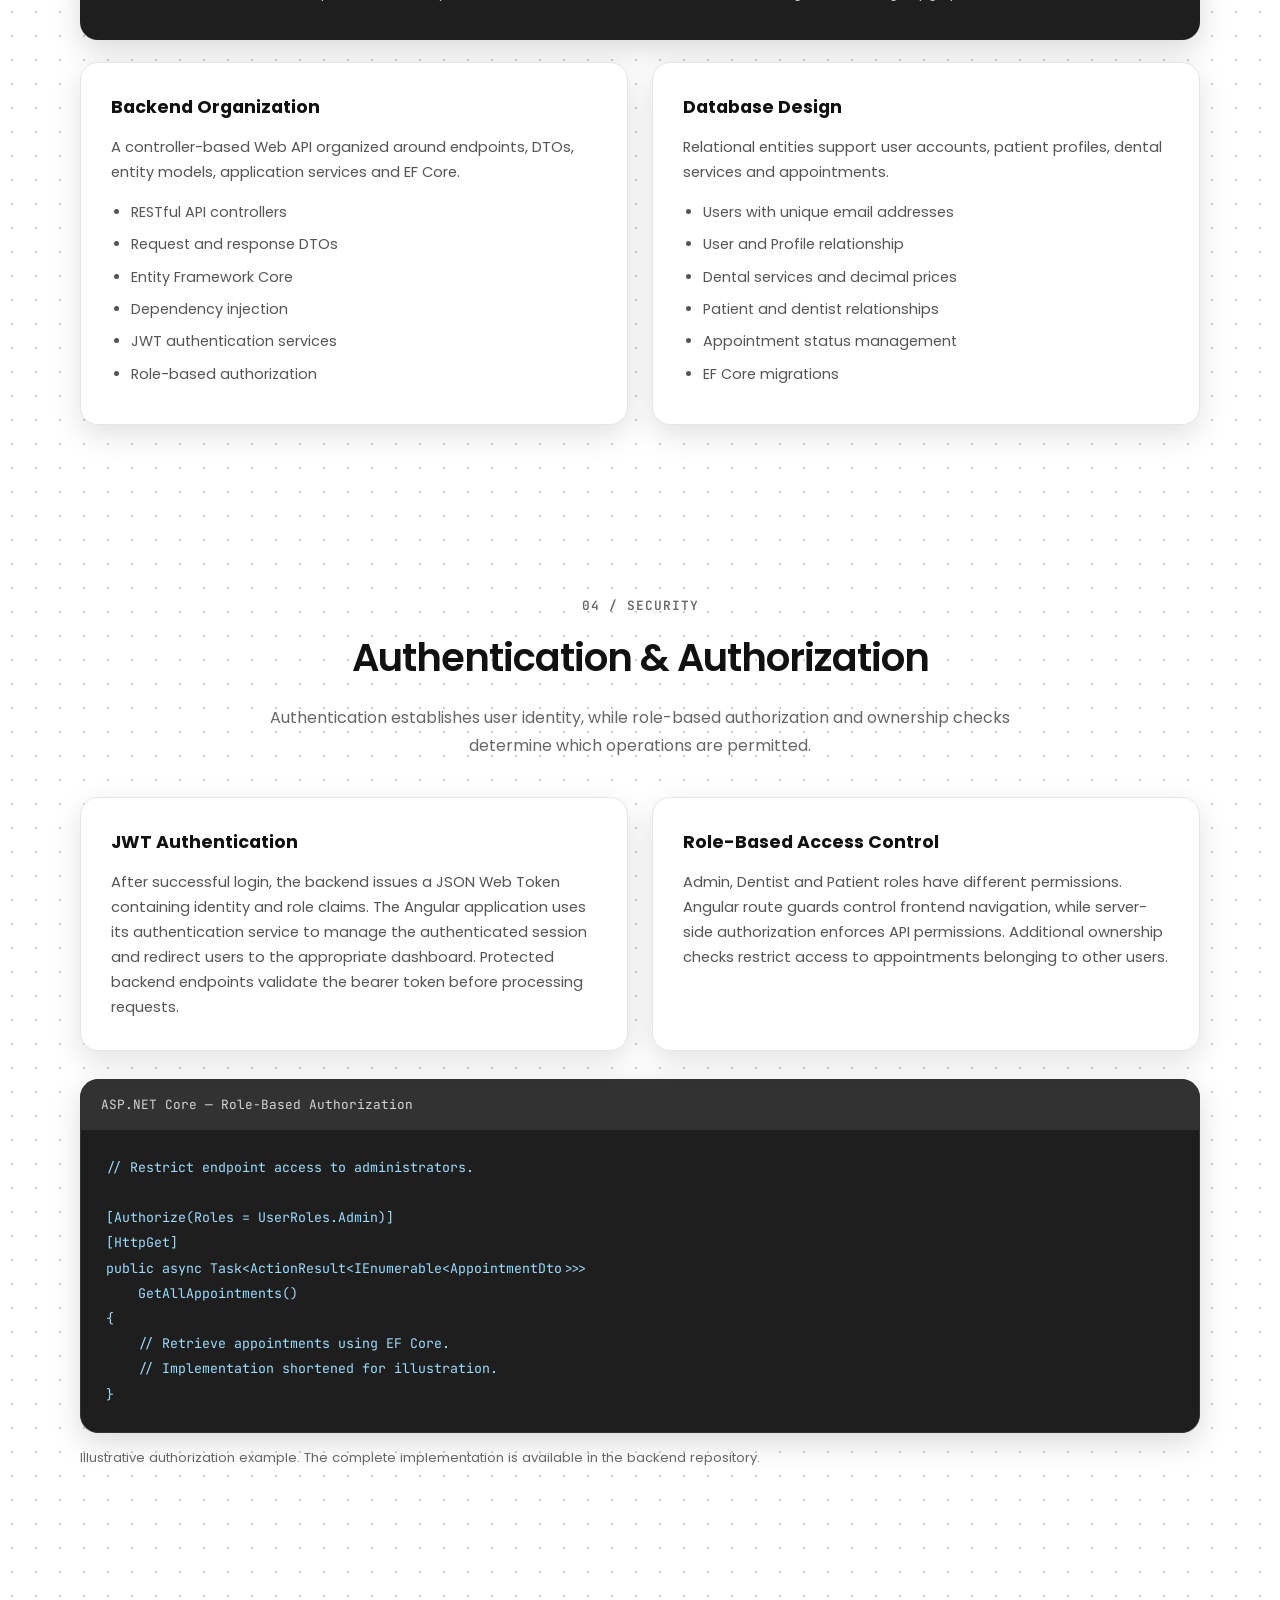
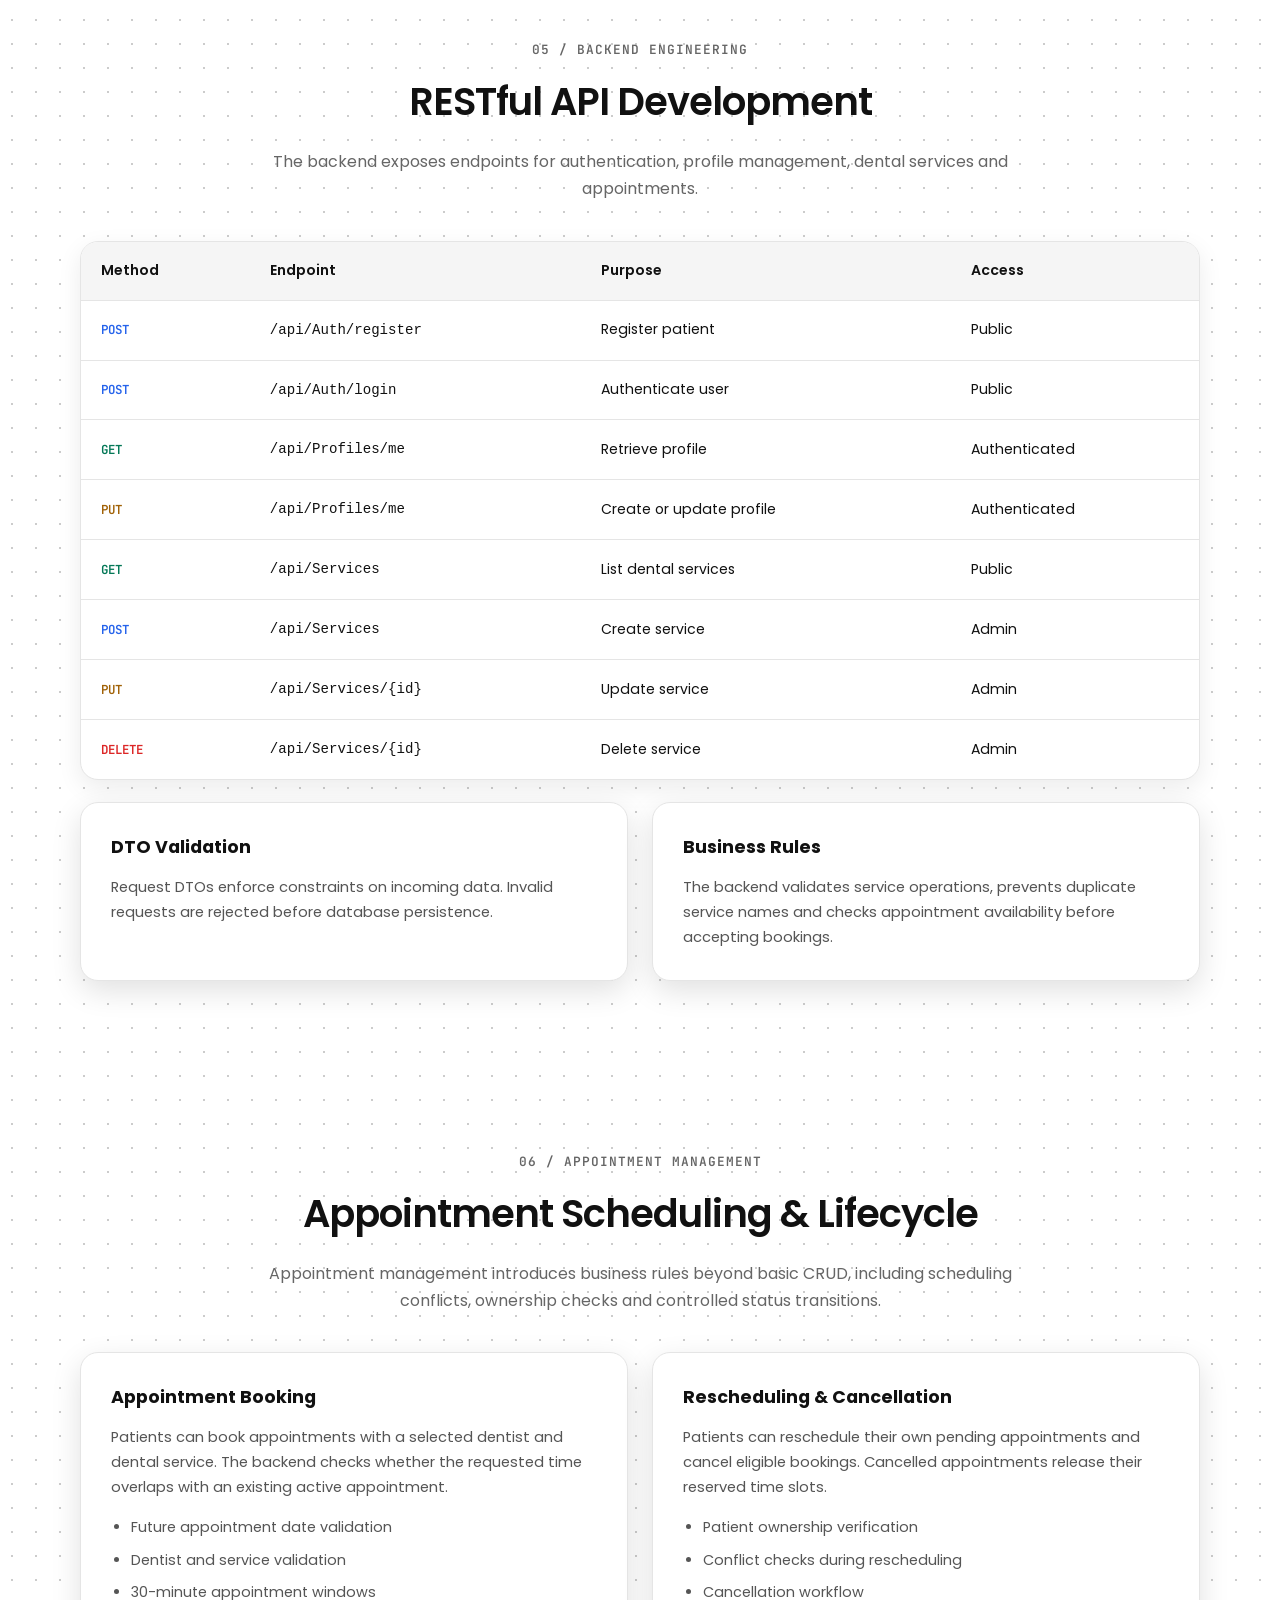
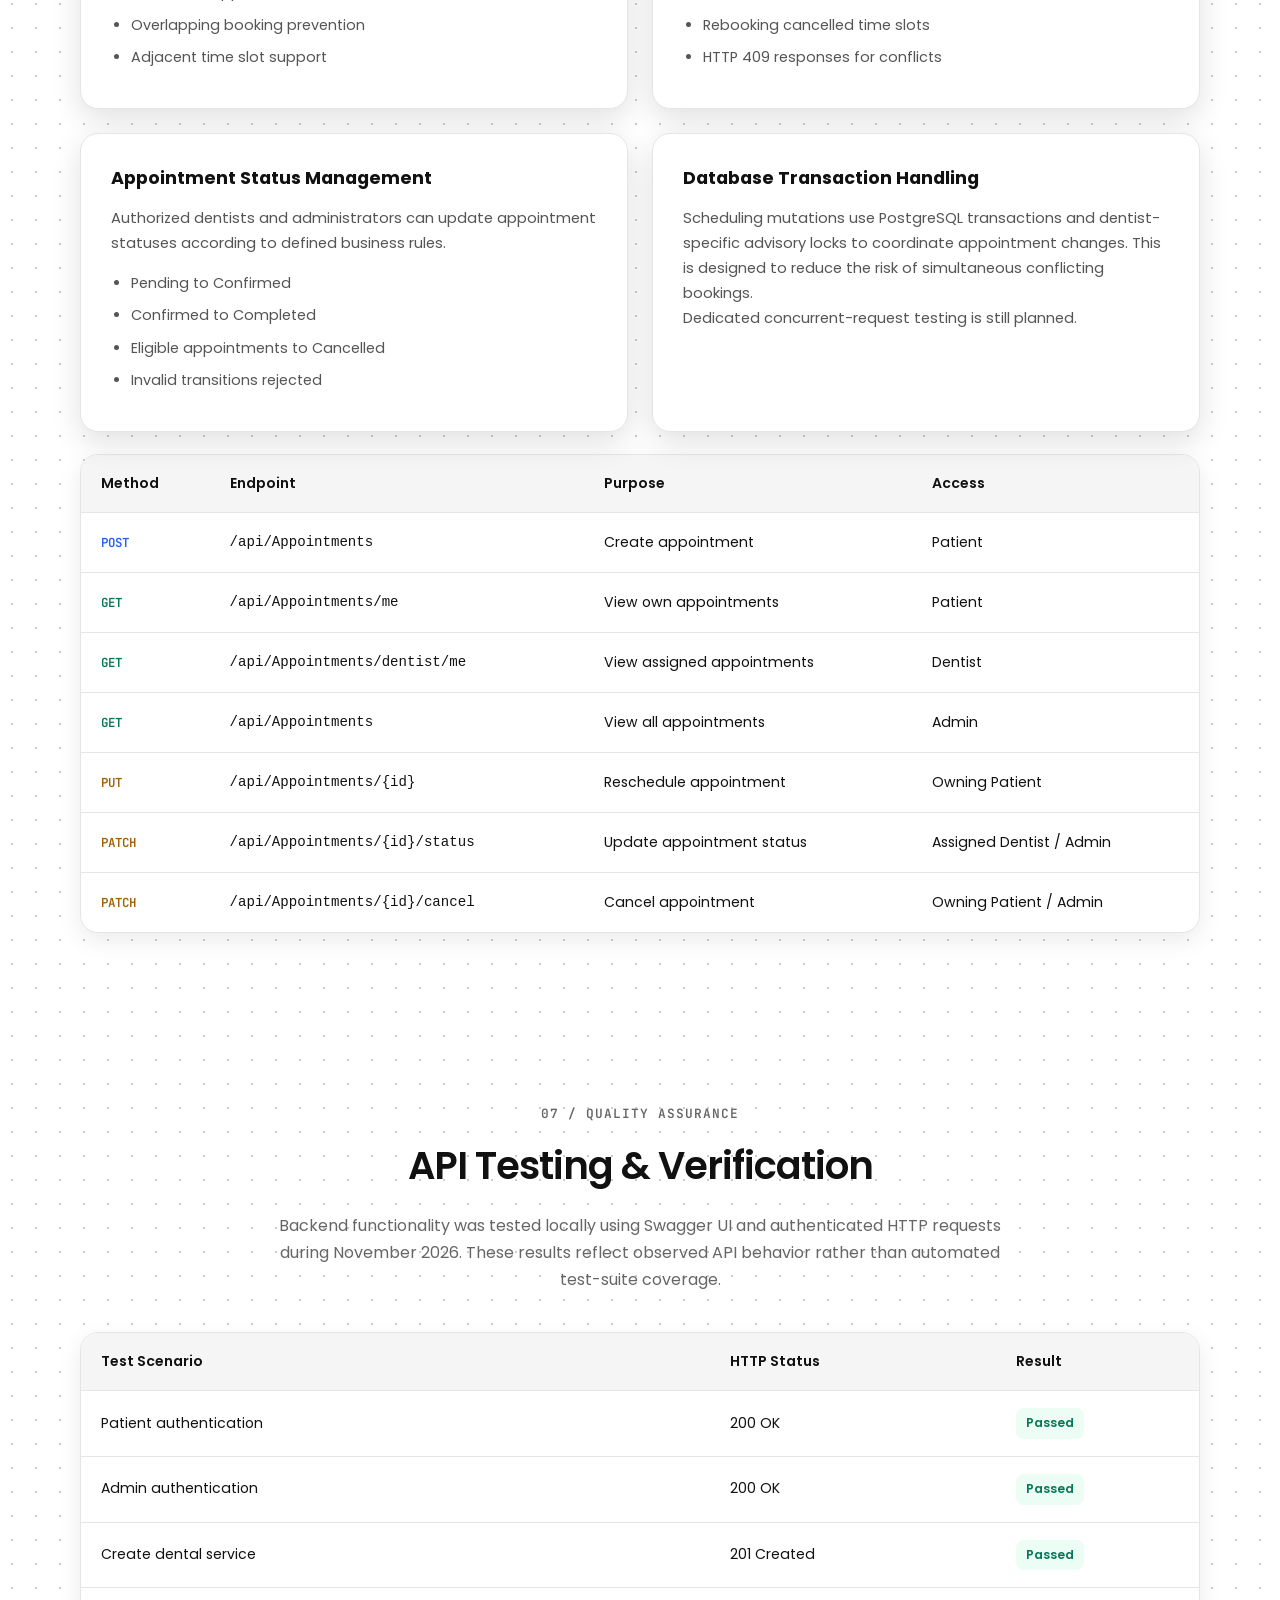
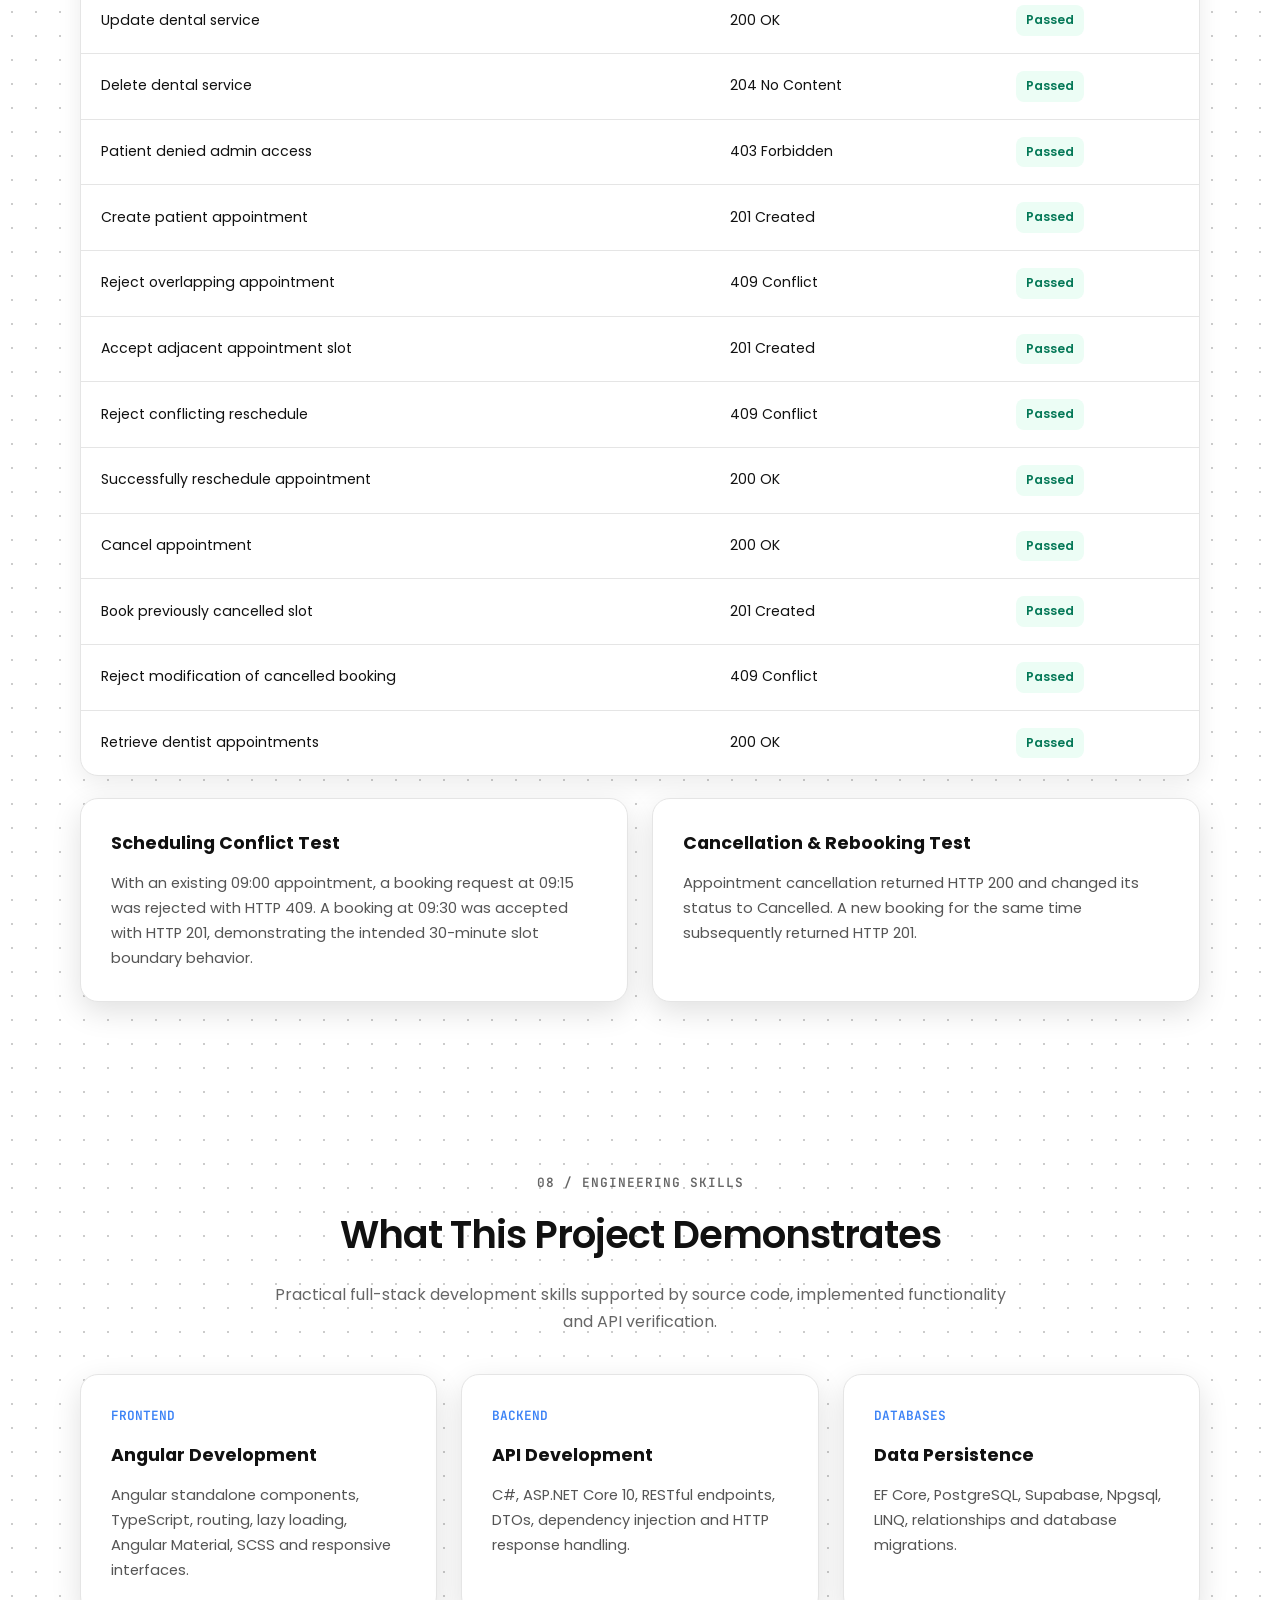
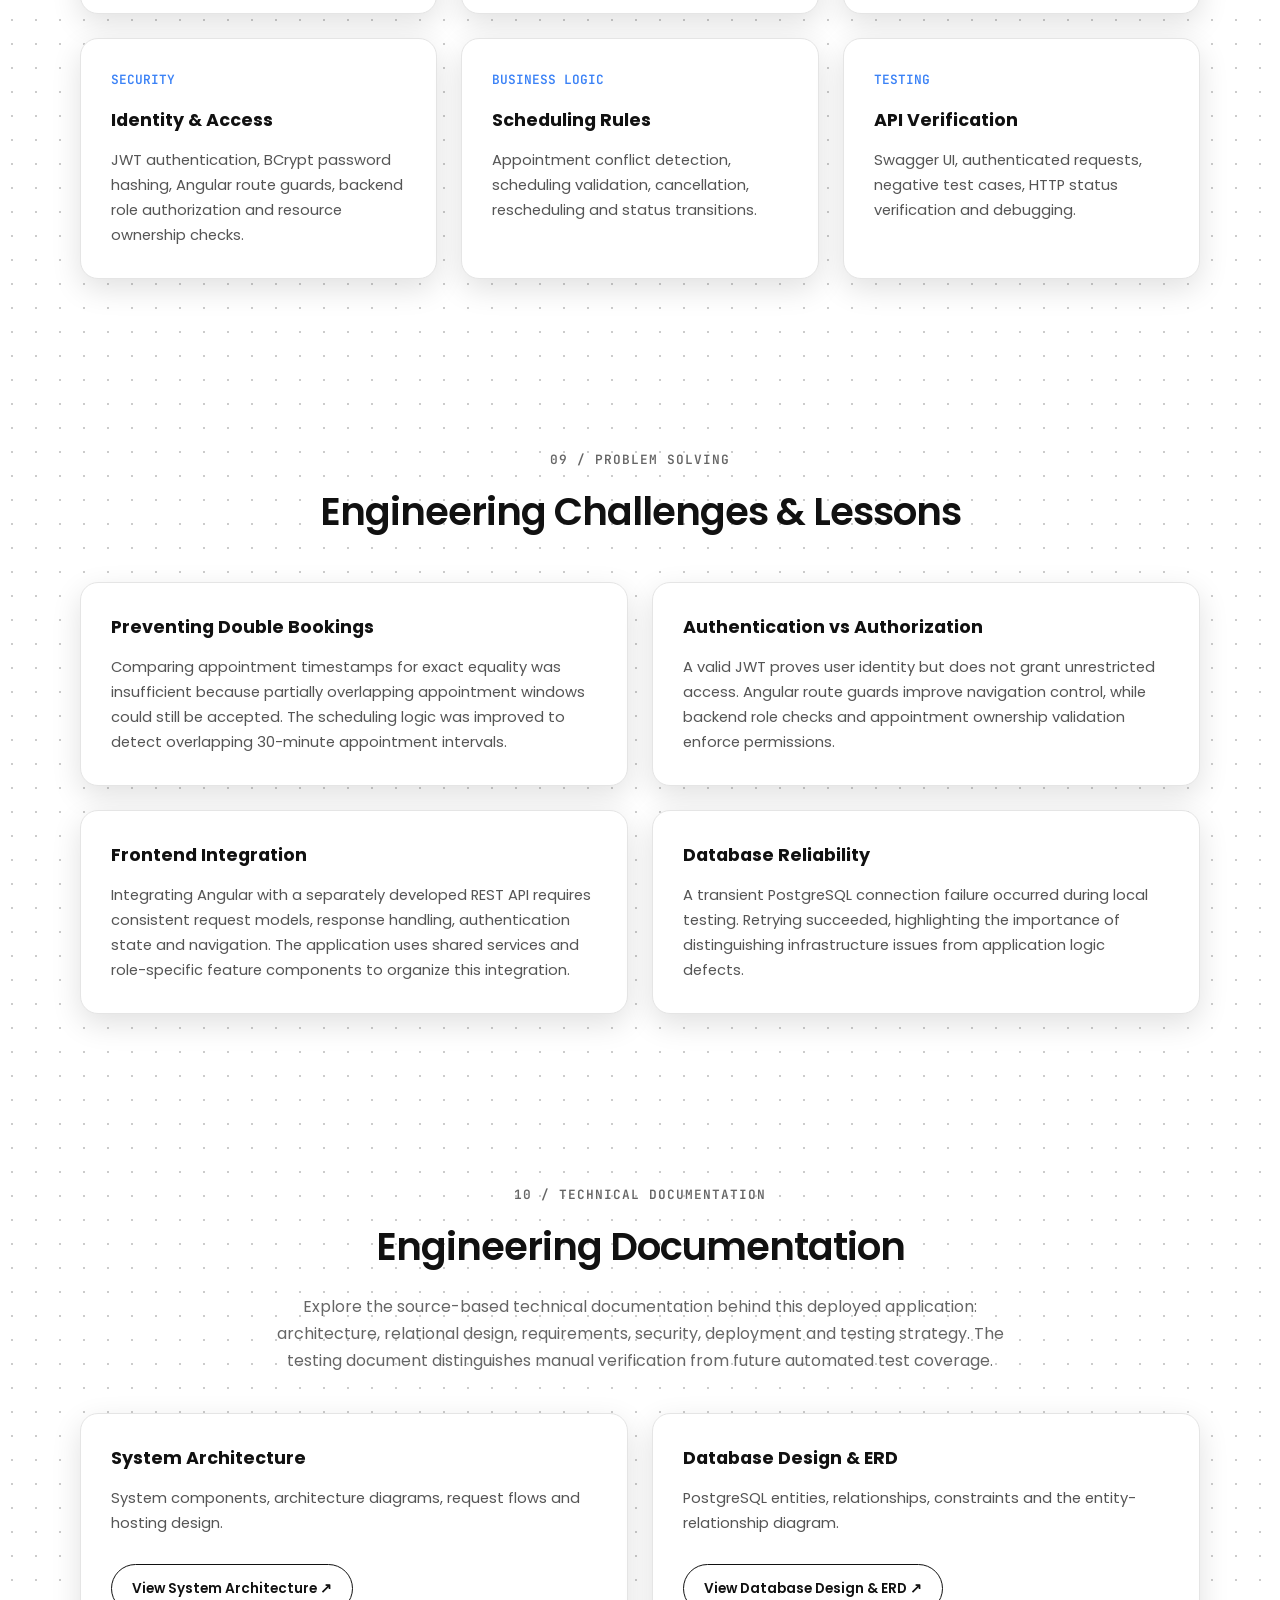
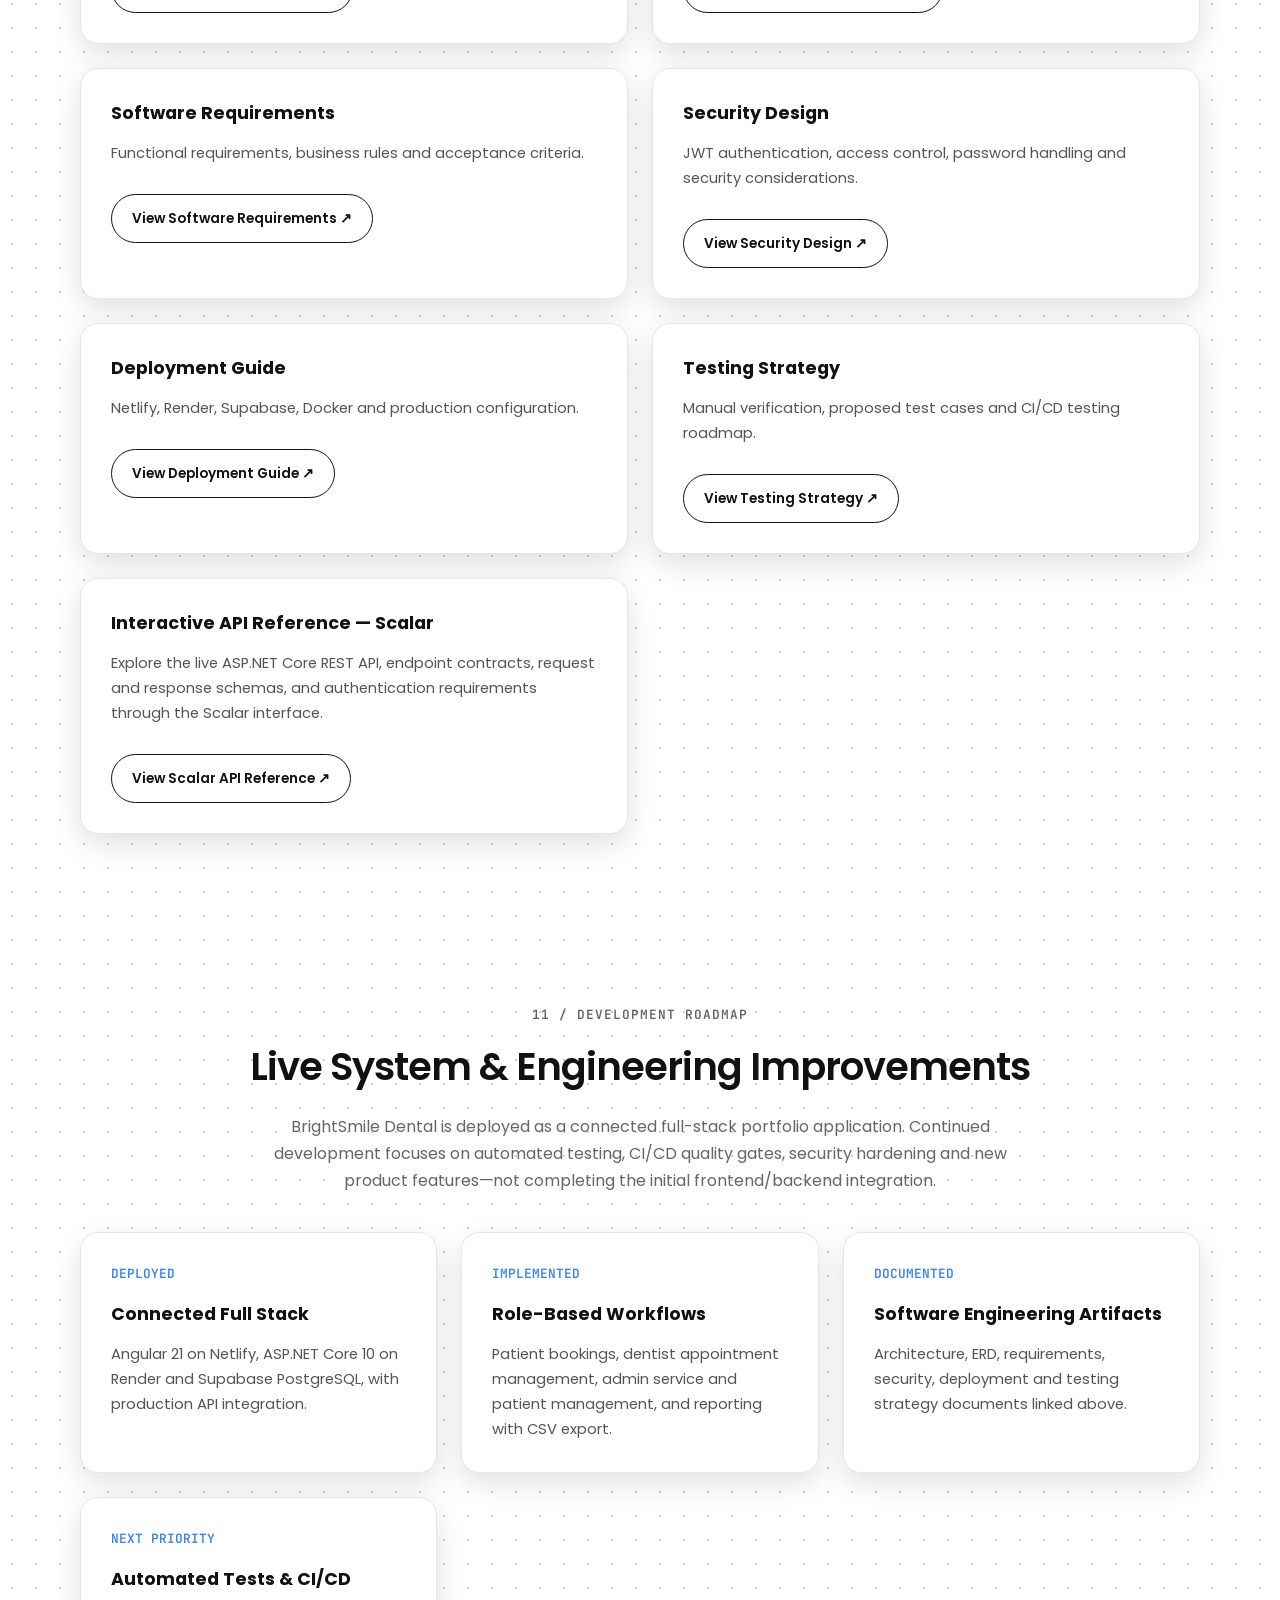
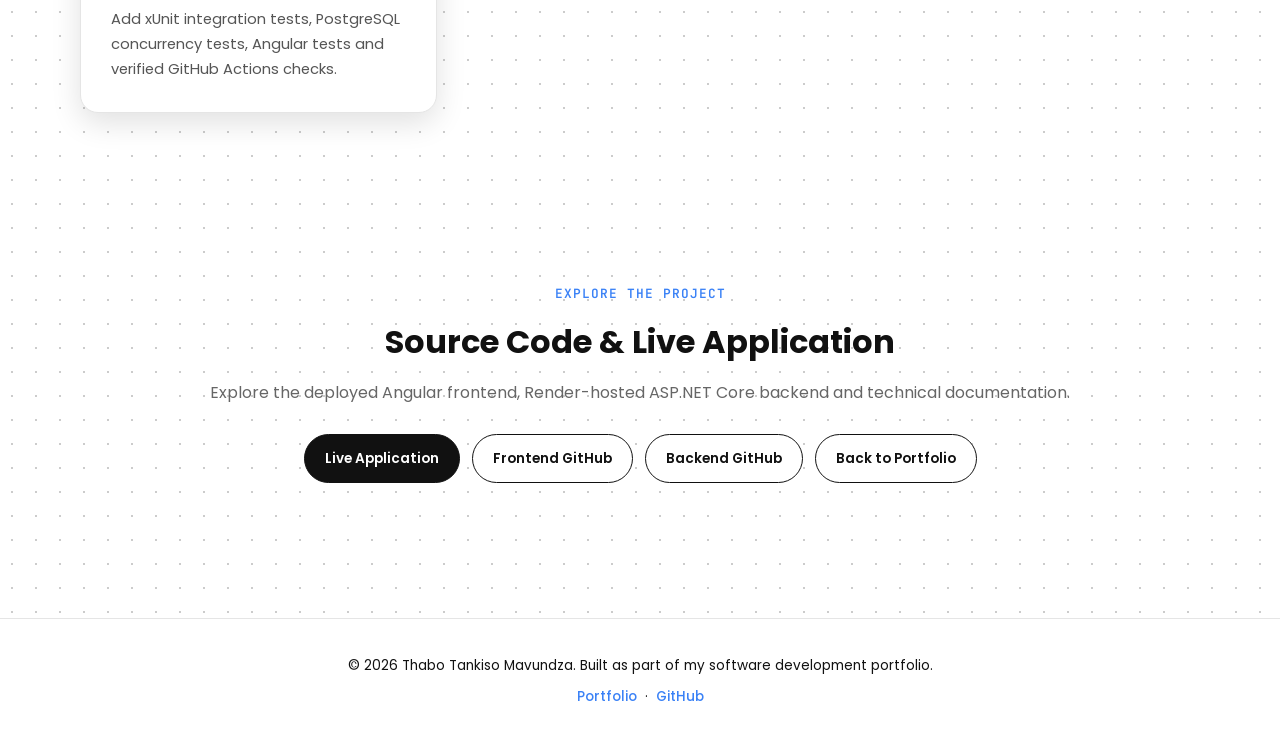
==== commit 9e0b009a: "feat(case-study): link live Scalar API reference from documentation cards" ====
--- a/brightsmile.html
+++ b/brightsmile.html
@@ -1506,6 +1506,13 @@
               <a class="btn btn-outline" href="https://github.com/AriesMaster/BrightSmileDentalBackEnd/blob/master/docs/TESTING.md" target="_blank" rel="noopener noreferrer" aria-label="Open Testing Strategy document">View Testing Strategy ↗</a>
             </div>
           </article>
+          <article class="card">
+            <h3>Interactive API Reference — Scalar</h3>
+            <p>Explore the live ASP.NET Core REST API, endpoint contracts, request and response schemas, and authentication requirements through the Scalar interface.</p>
+            <div class="actions">
+              <a class="btn btn-outline" href="https://brightsmiledentalbackend.onrender.com/api-docs" target="_blank" rel="noopener noreferrer" aria-label="Open BrightSmile Dental interactive Scalar API documentation">View Scalar API Reference ↗</a>
+            </div>
+          </article>
         </div>
       </div>
     </section>
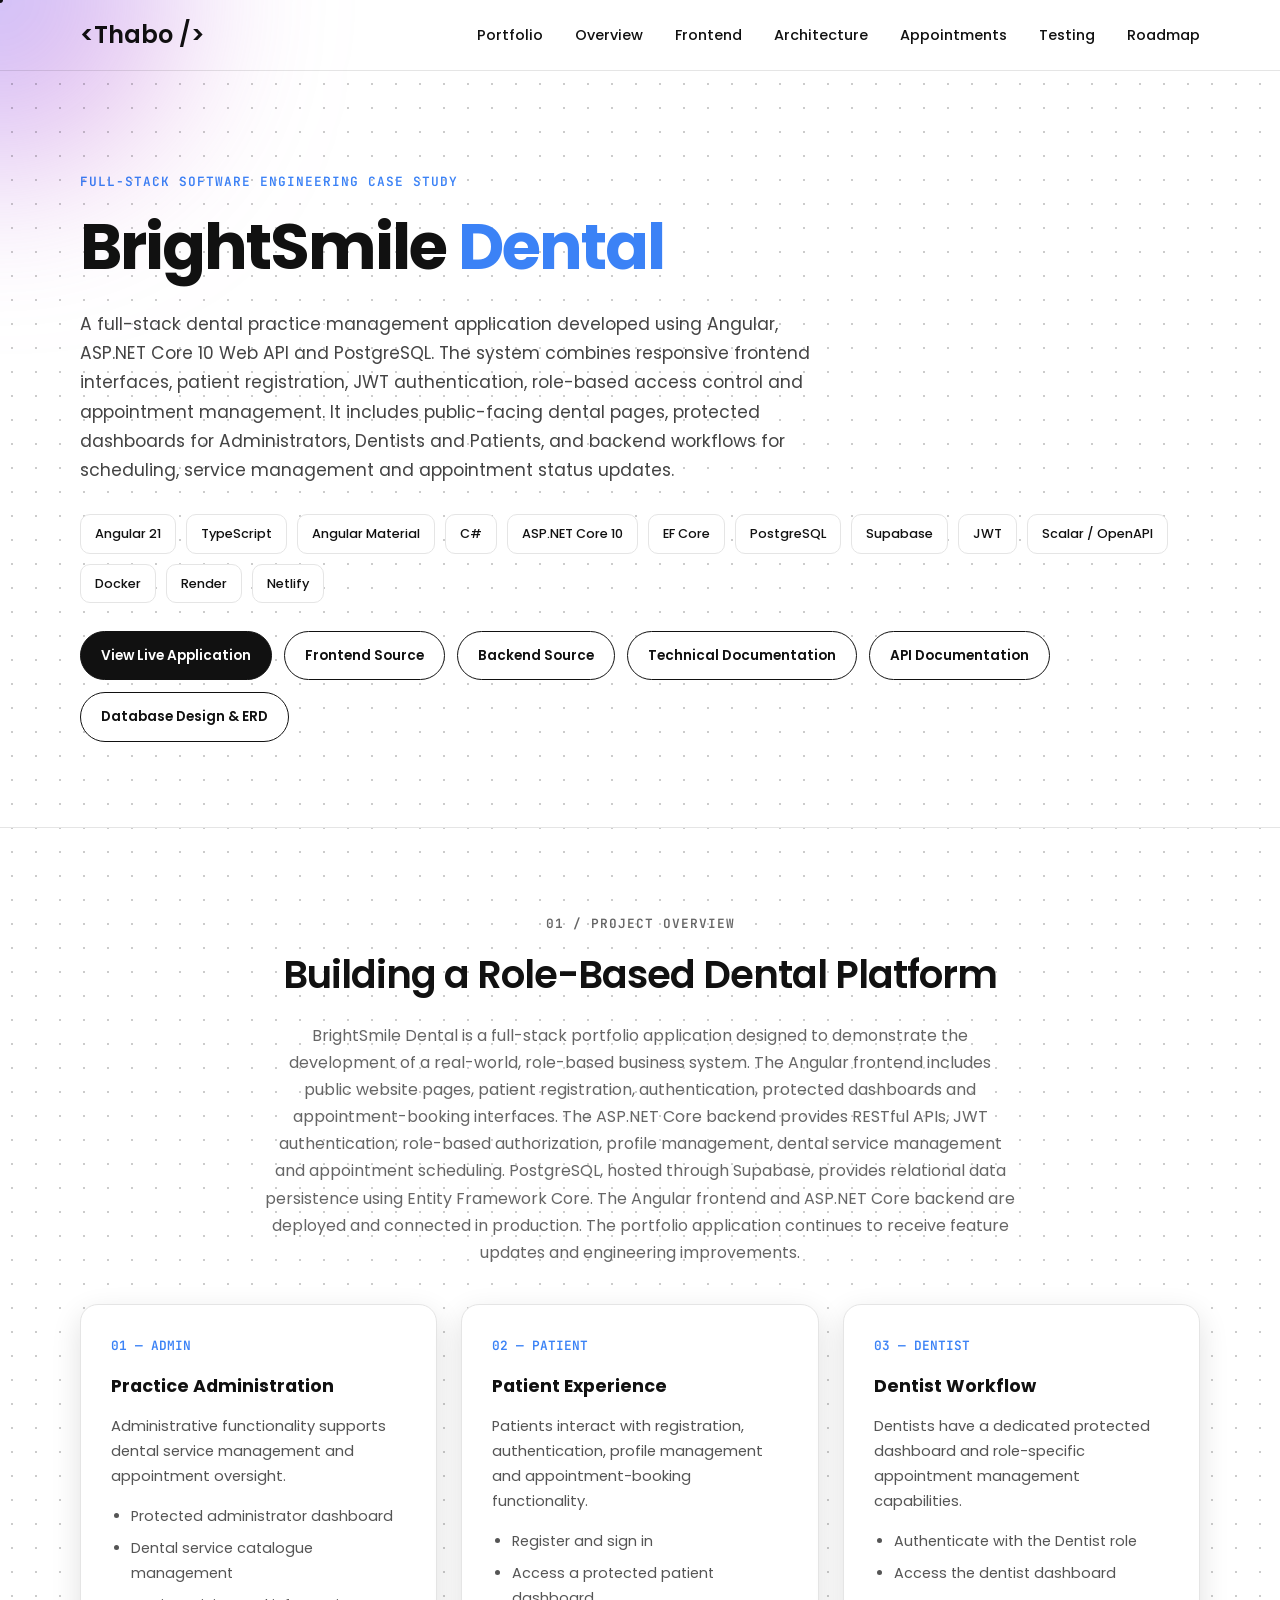
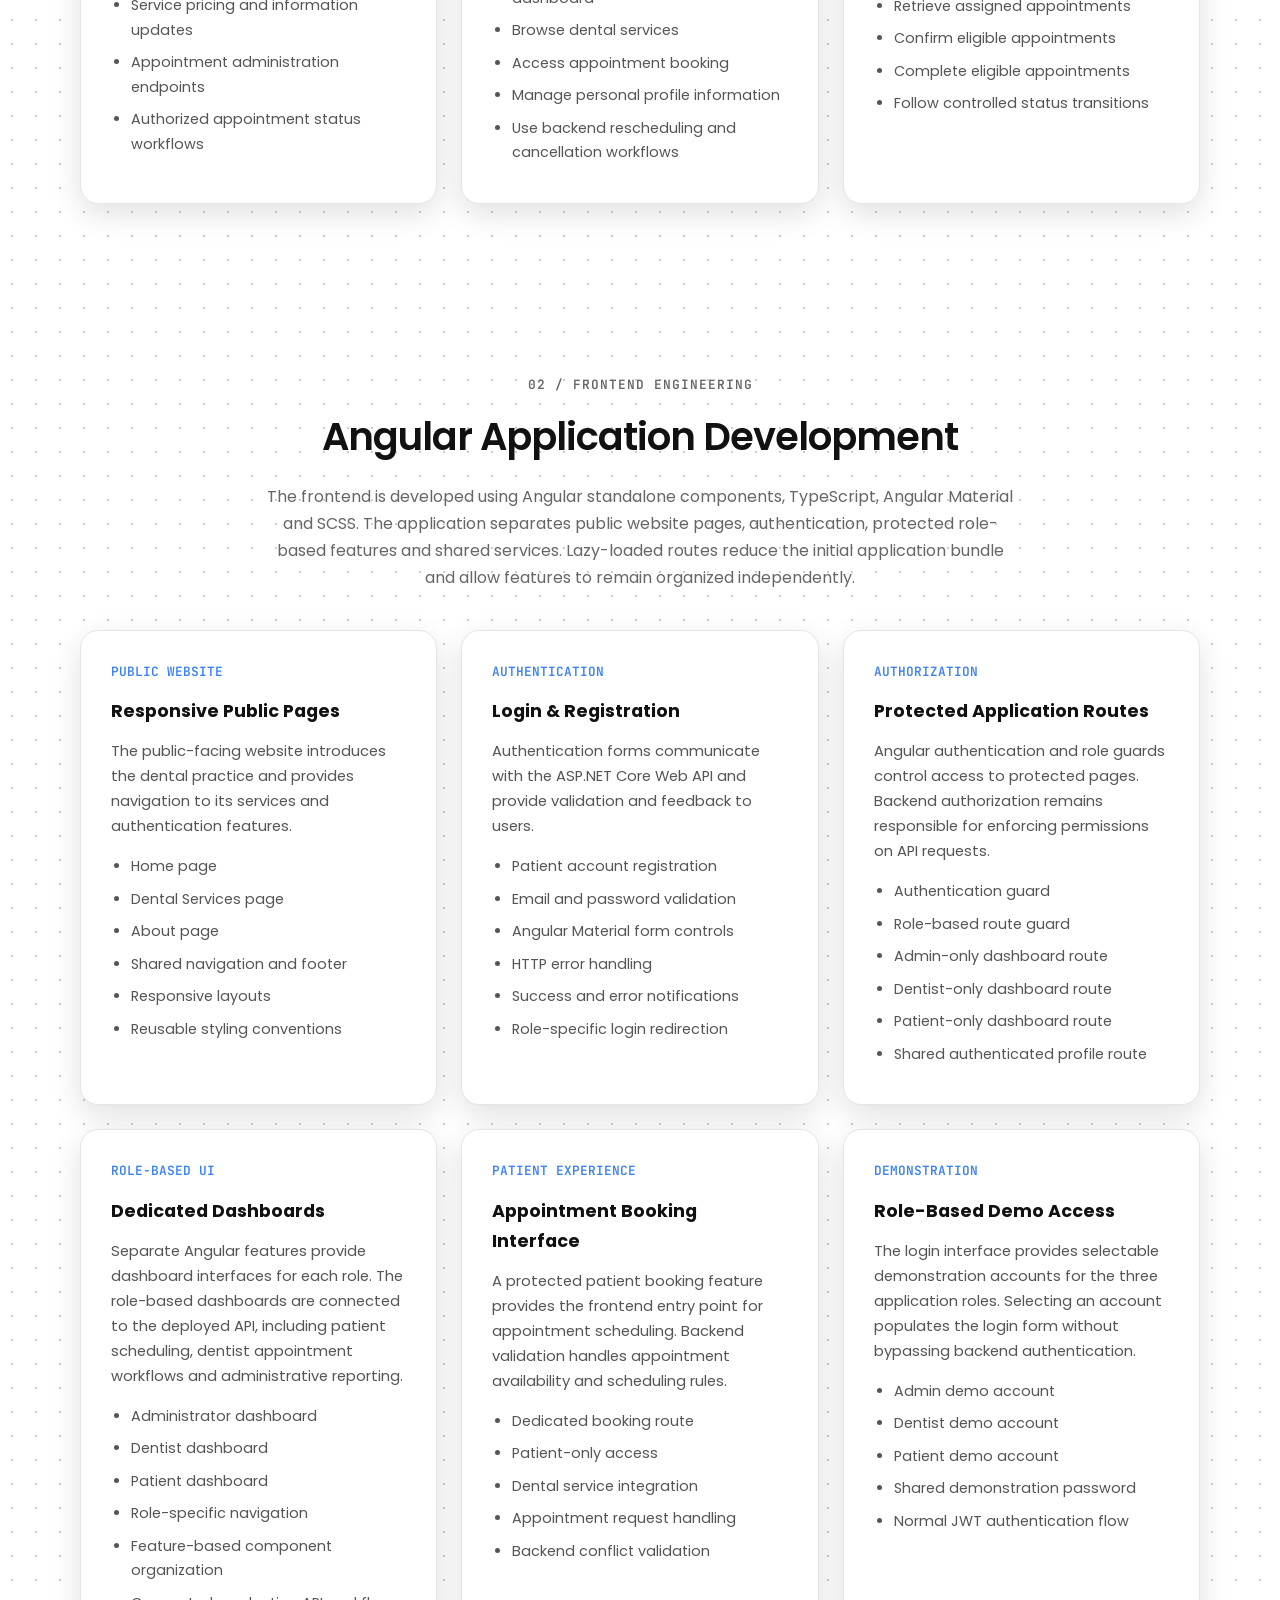
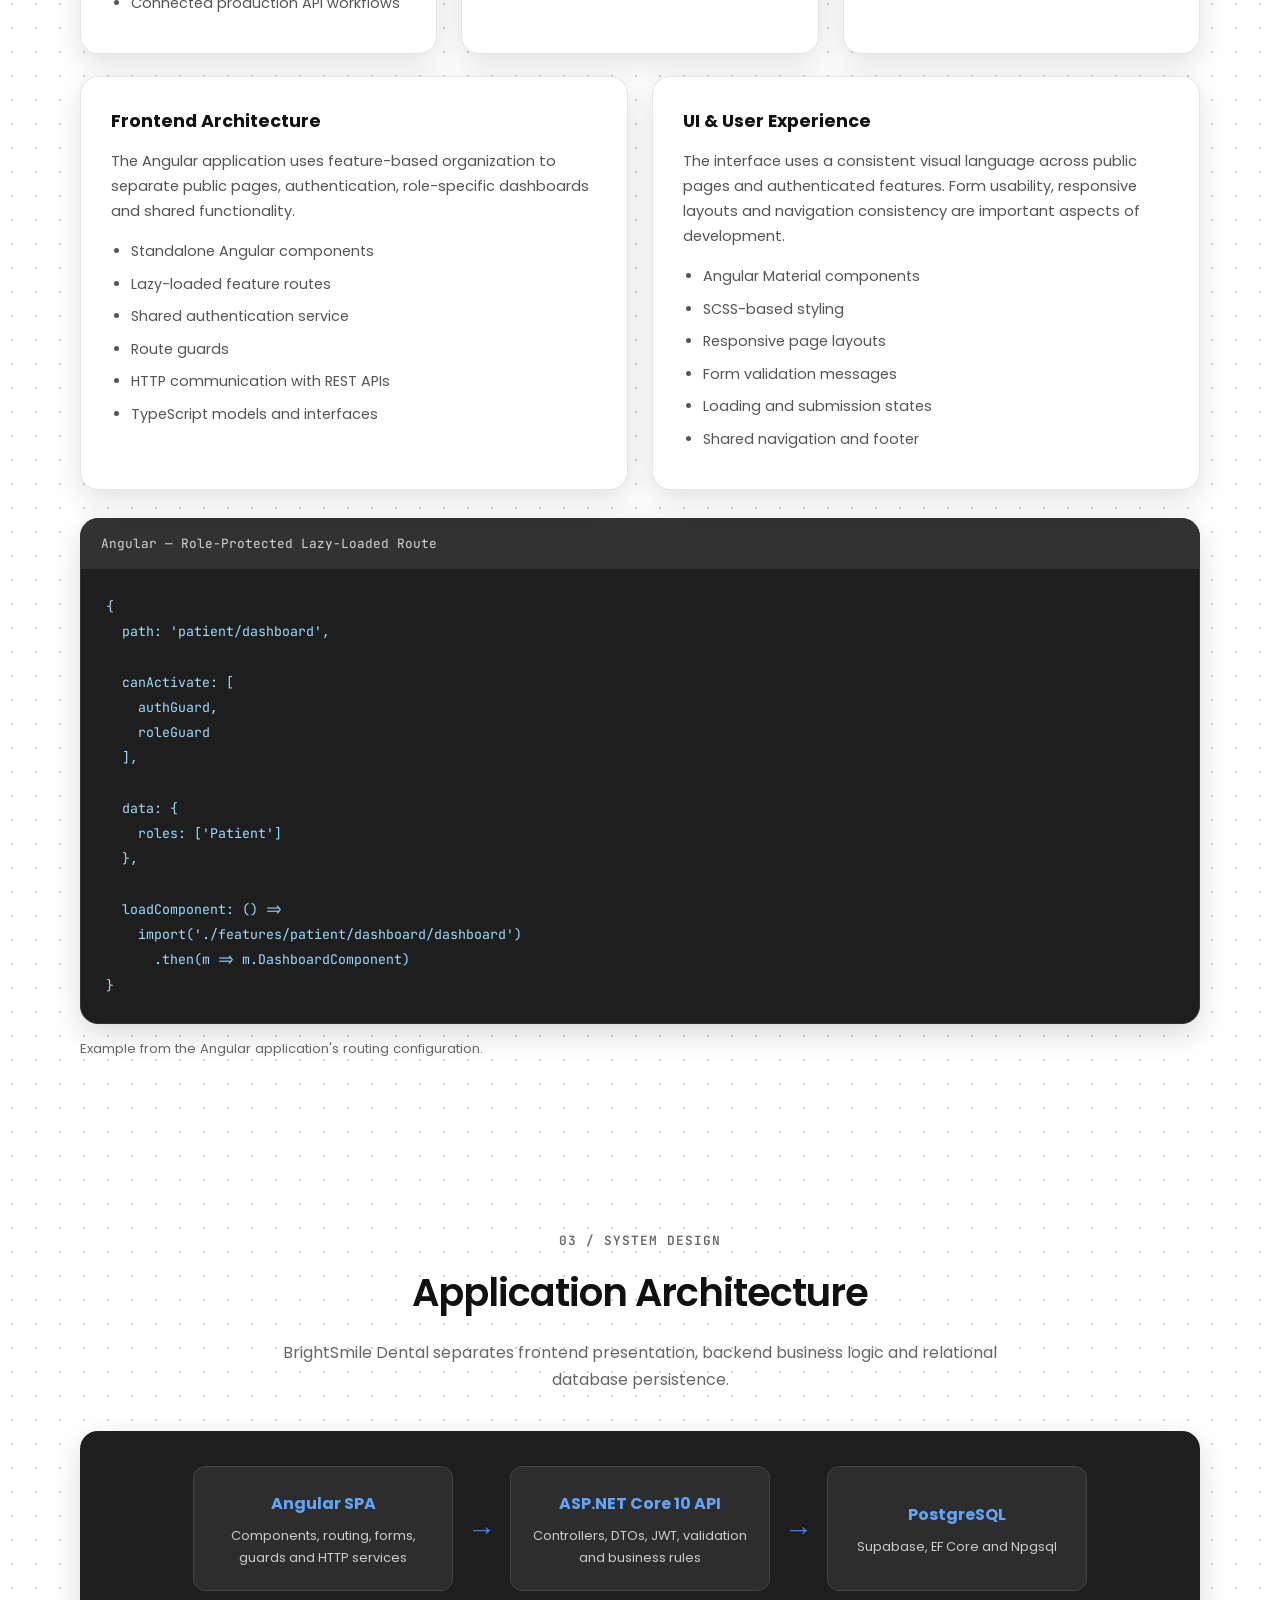
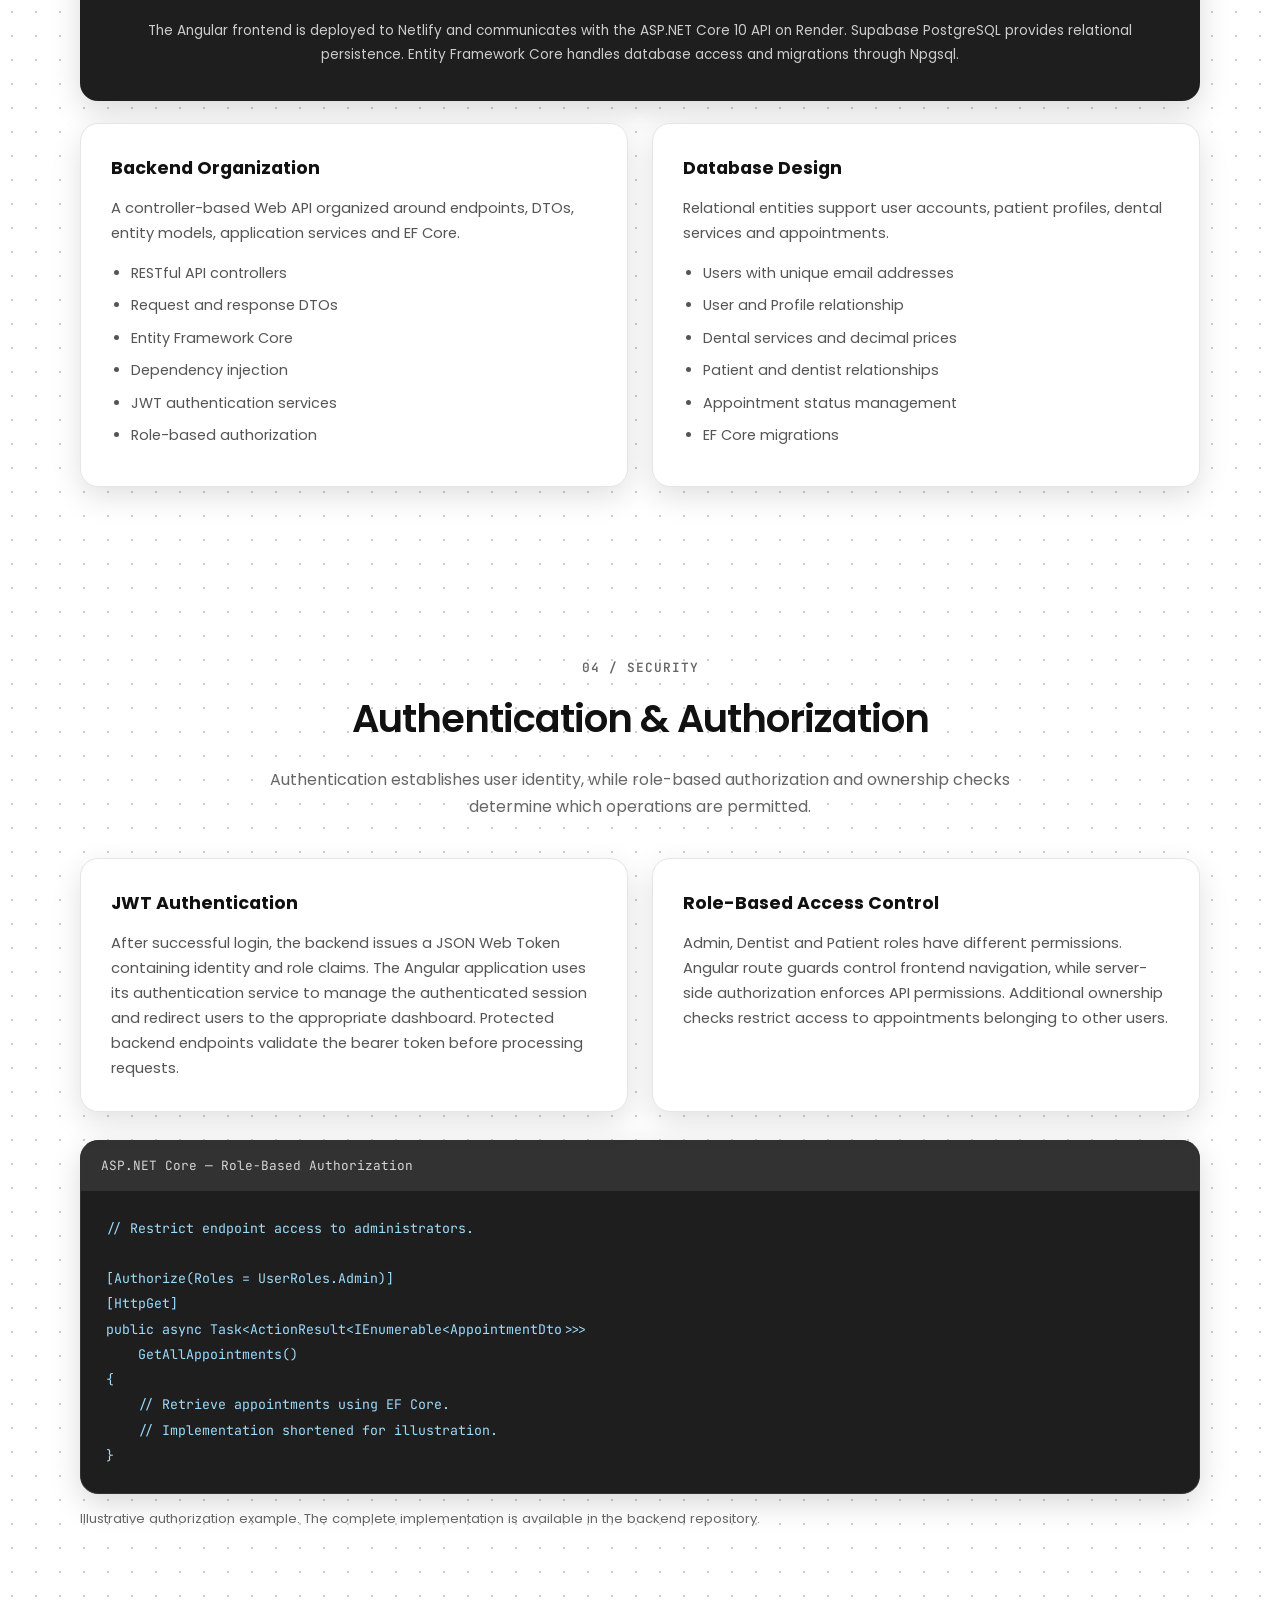
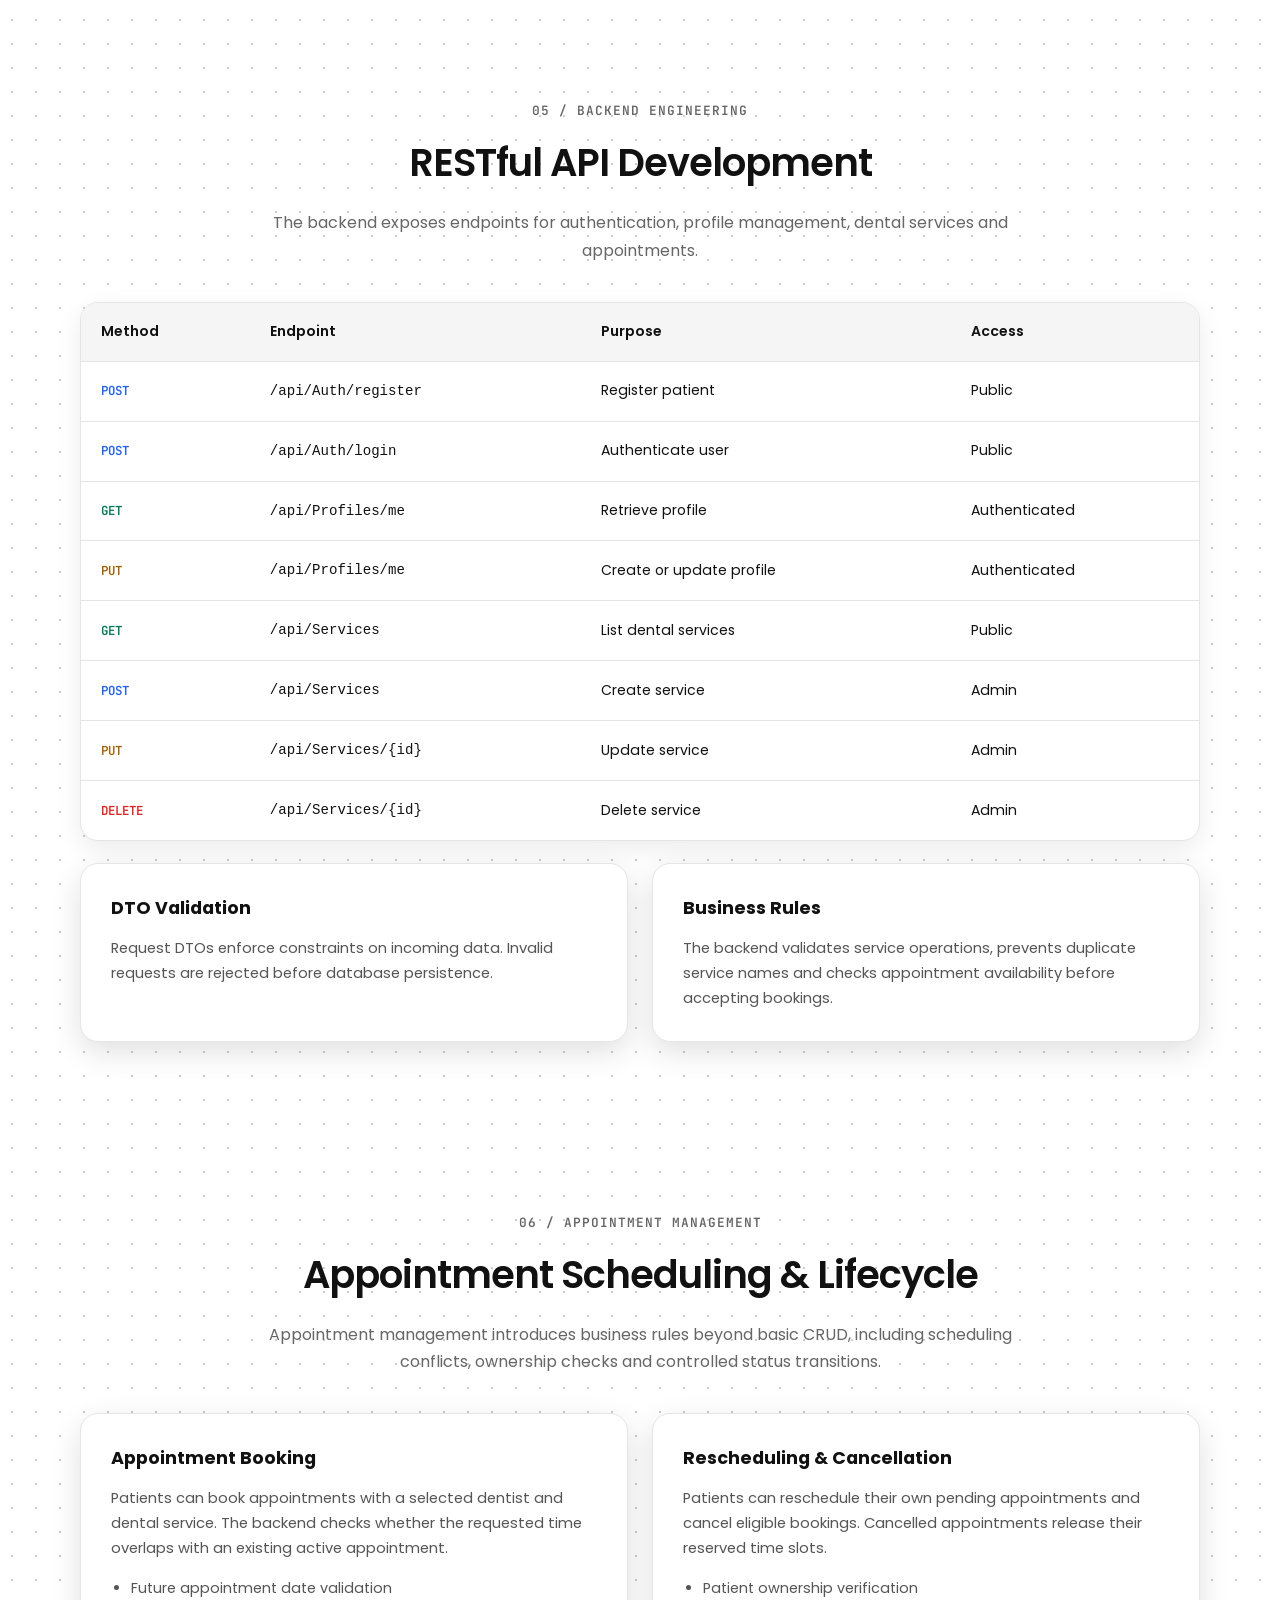
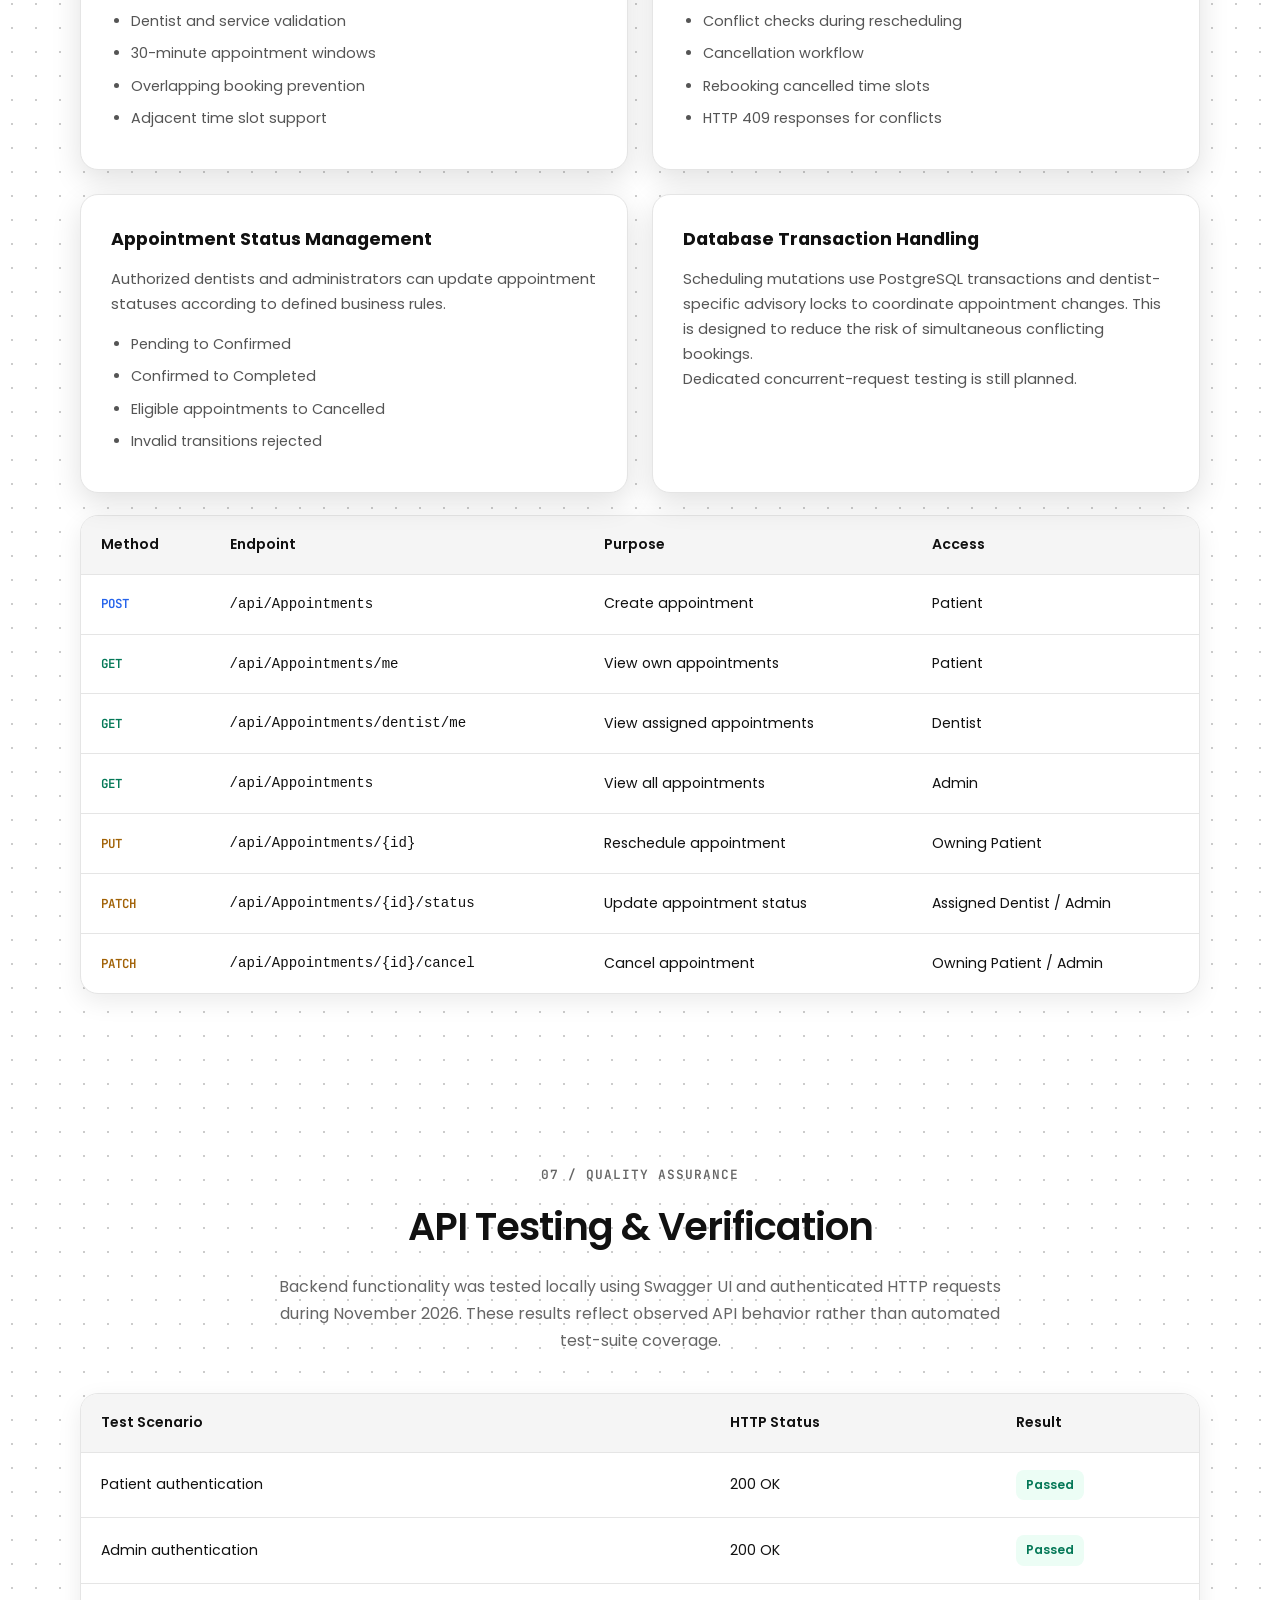
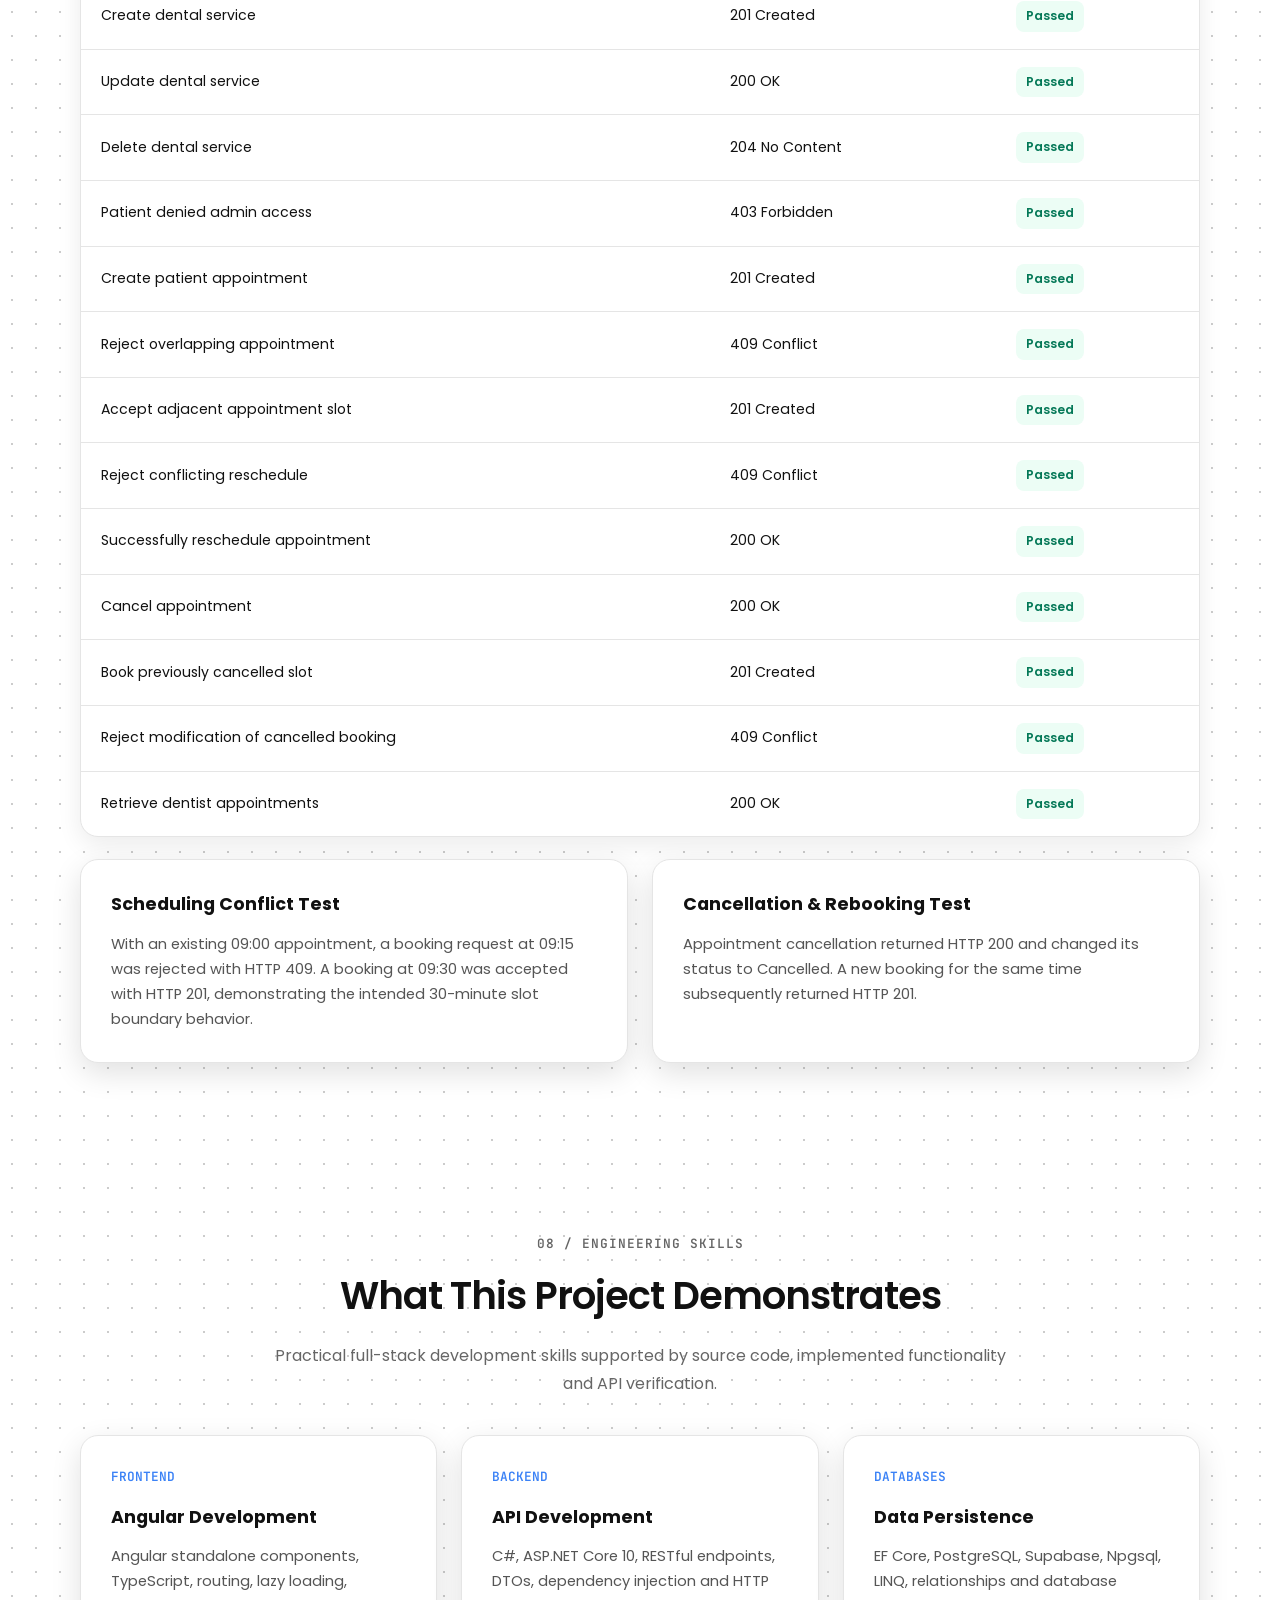
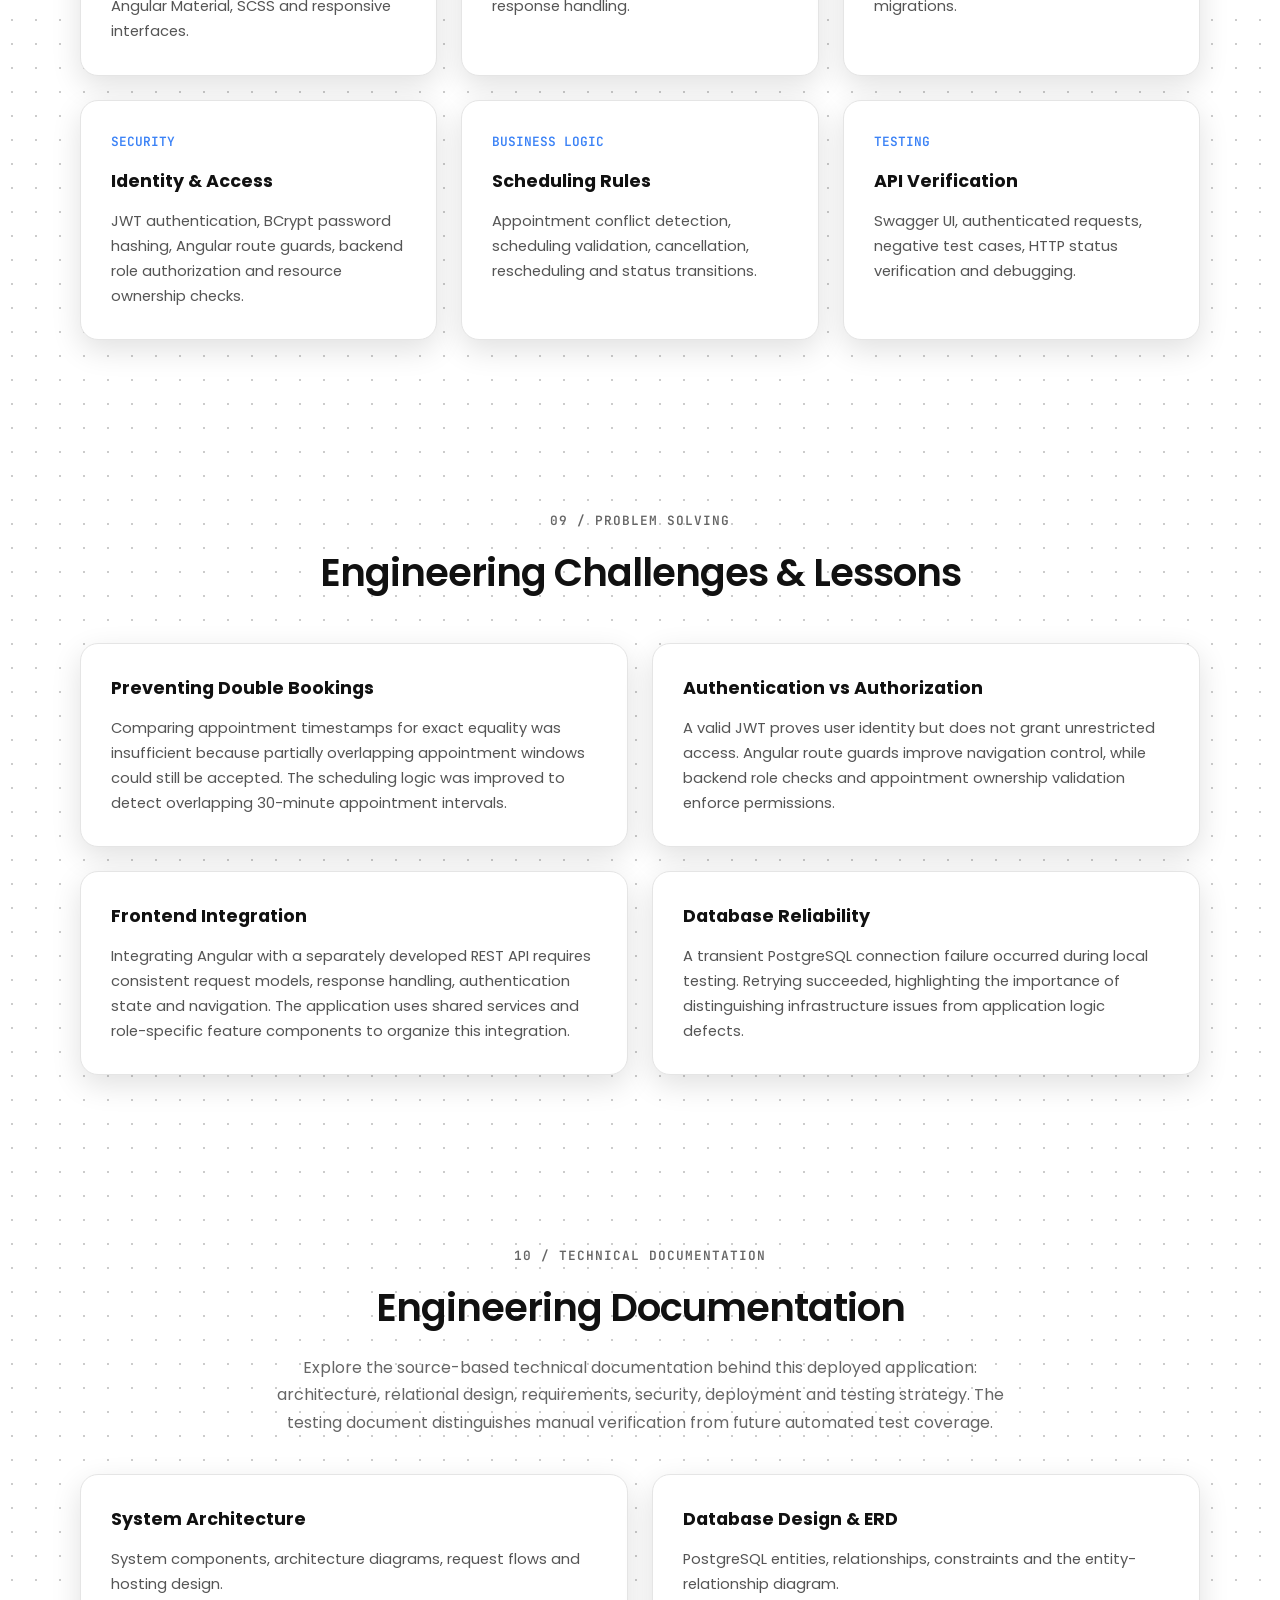
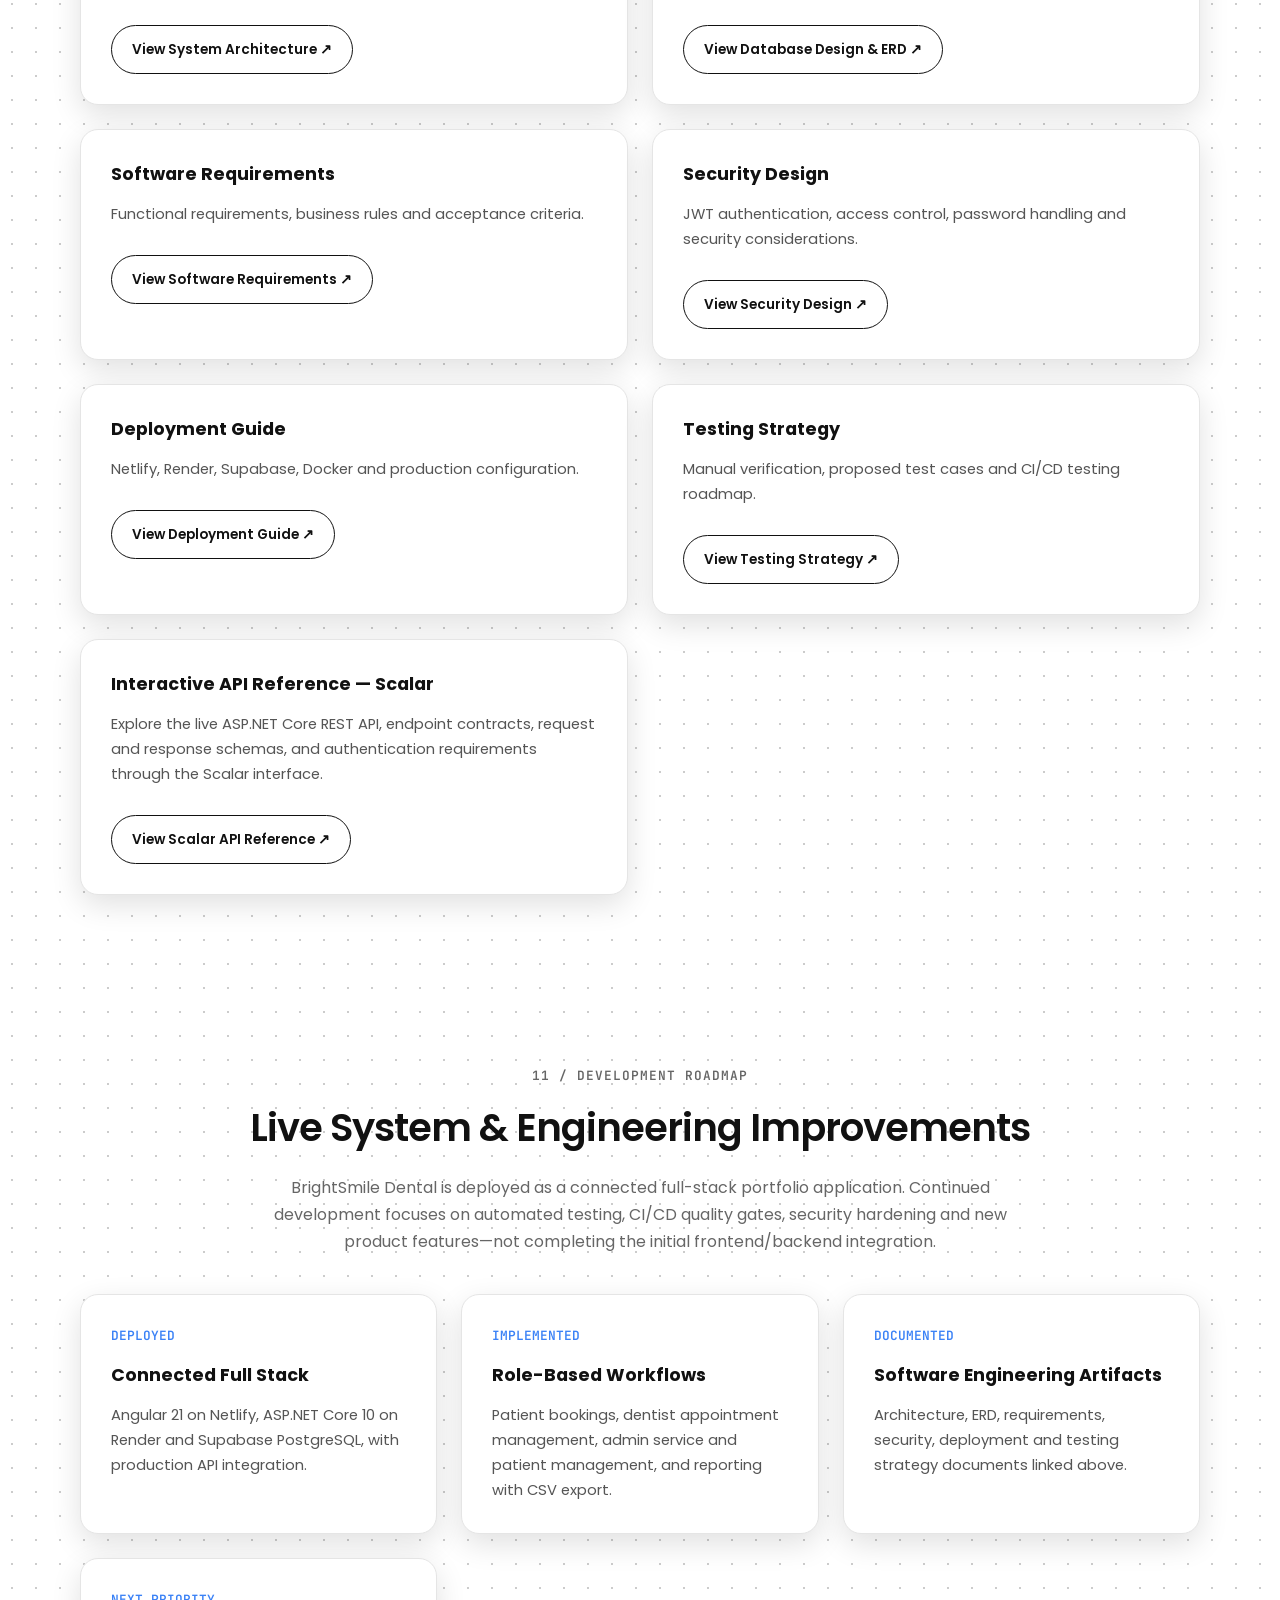
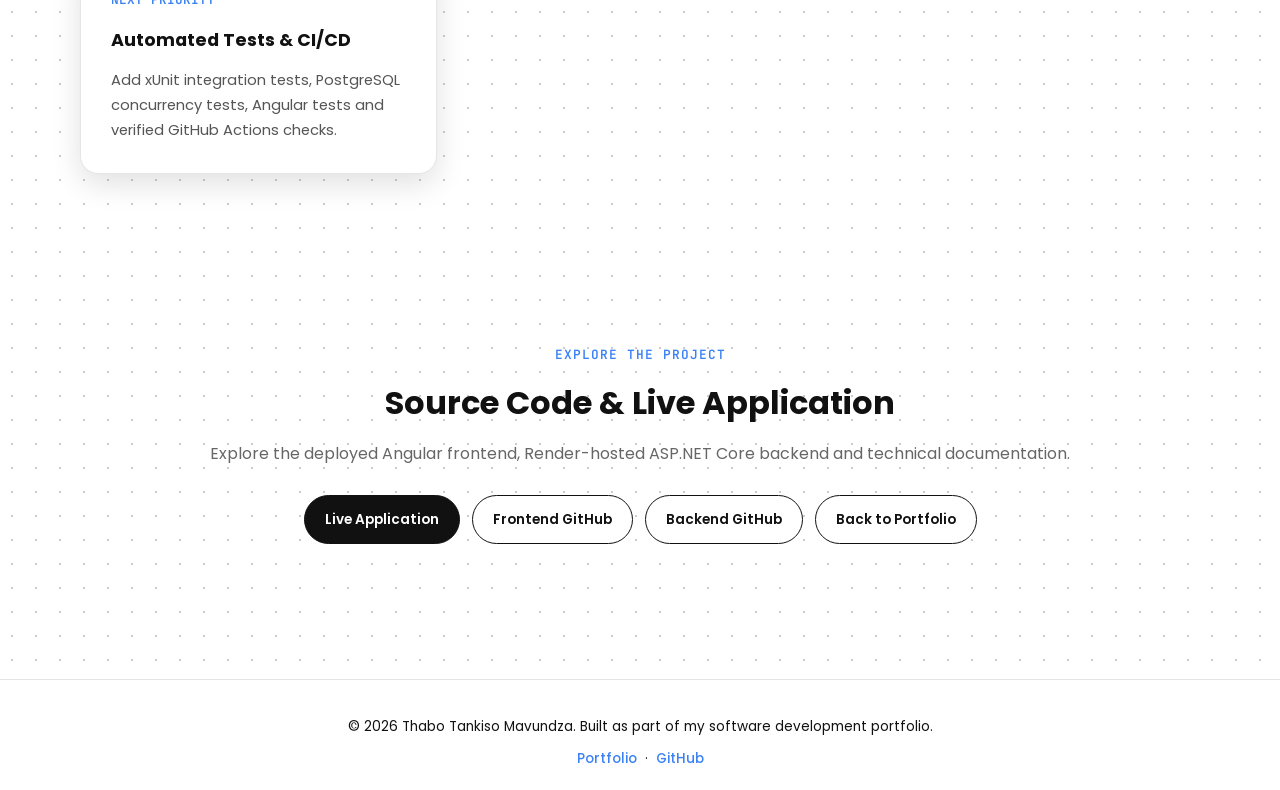
==== commit 15310c46: "feat(portfolio): add BrightSmile documentation links to case study hero" ====
--- a/brightsmile.html
+++ b/brightsmile.html
@@ -114,6 +114,12 @@
             Backend Source
           </a>
 
+          <a class="btn btn-outline" href="#documentation">Technical Documentation</a>
+
+          <a class="btn btn-outline" href="https://brightsmiledentalbackend.onrender.com/api-docs" target="_blank" rel="noopener noreferrer">API Documentation</a>
+
+          <a class="btn btn-outline" href="https://github.com/AriesMaster/BrightSmileDentalBackEnd/blob/master/docs/DATABASE.md" target="_blank" rel="noopener noreferrer">Database Design &amp; ERD</a>
+
         </div>
 
       </div>
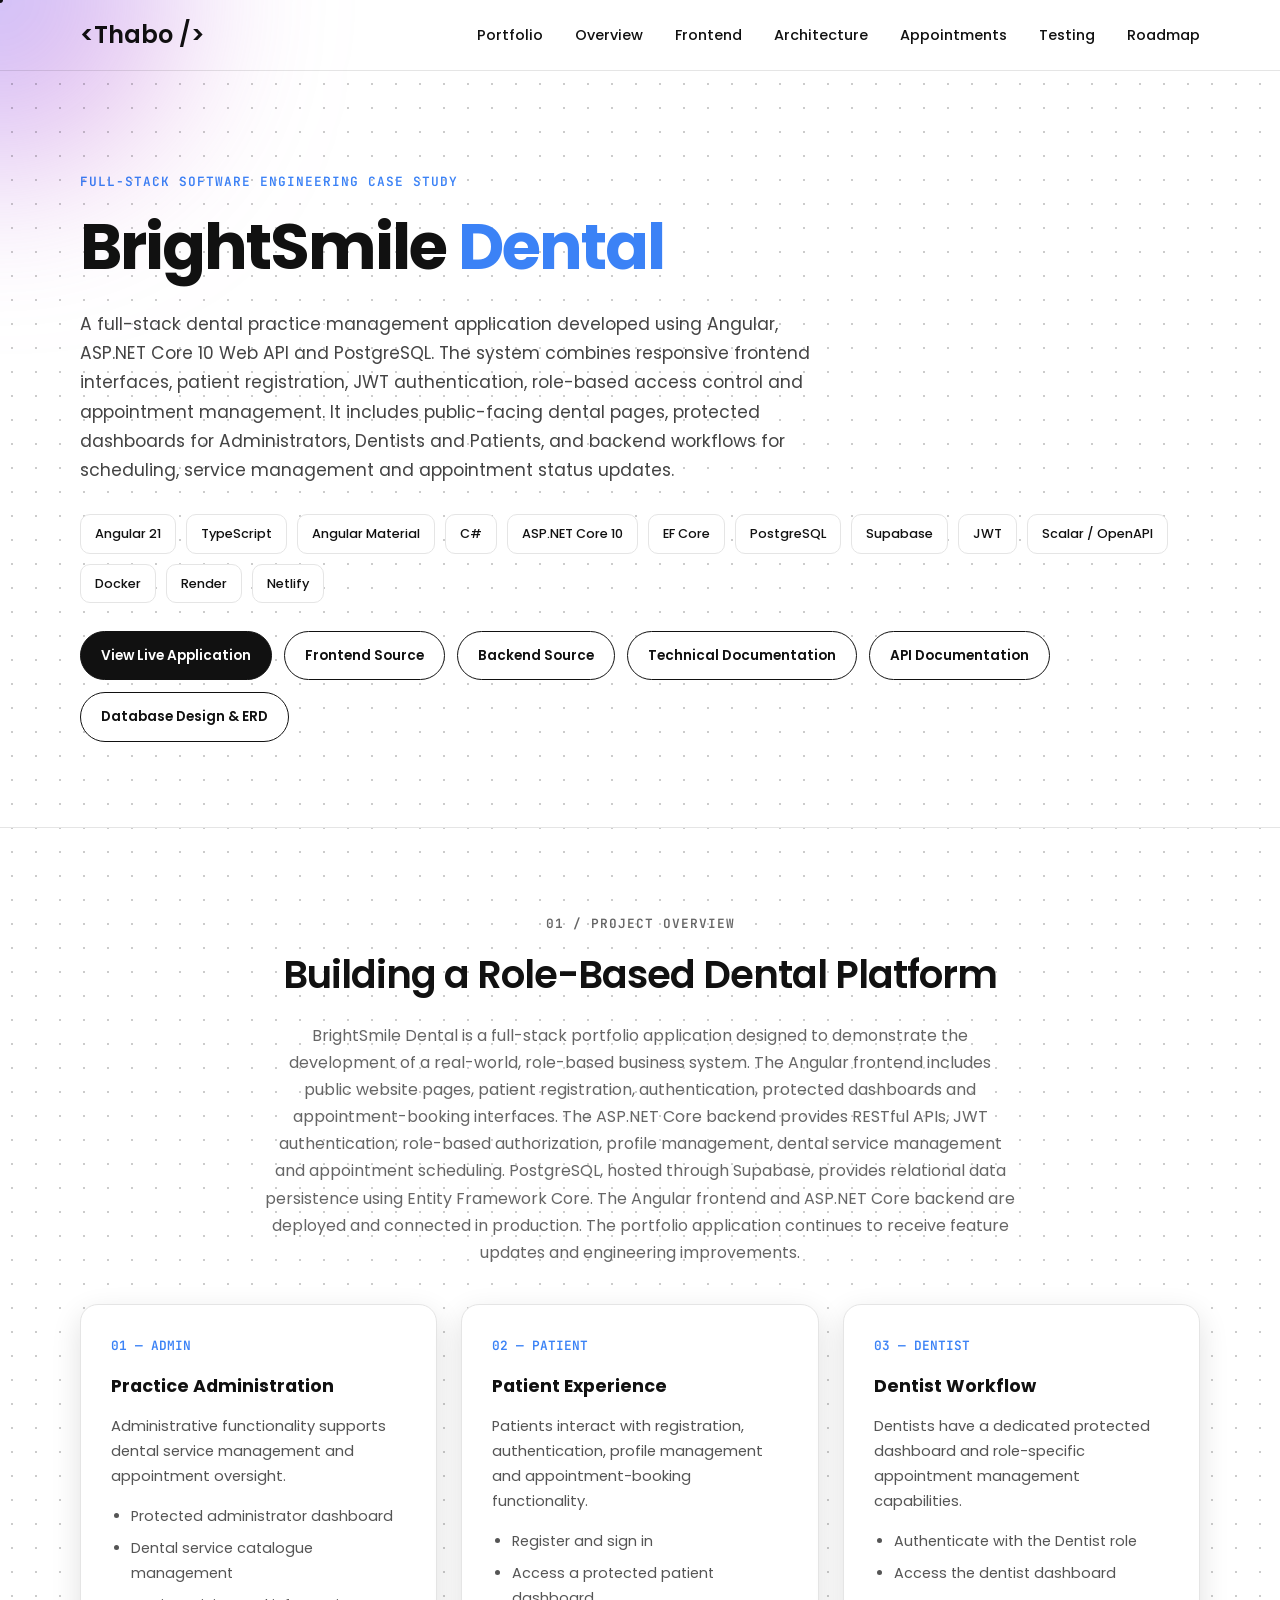
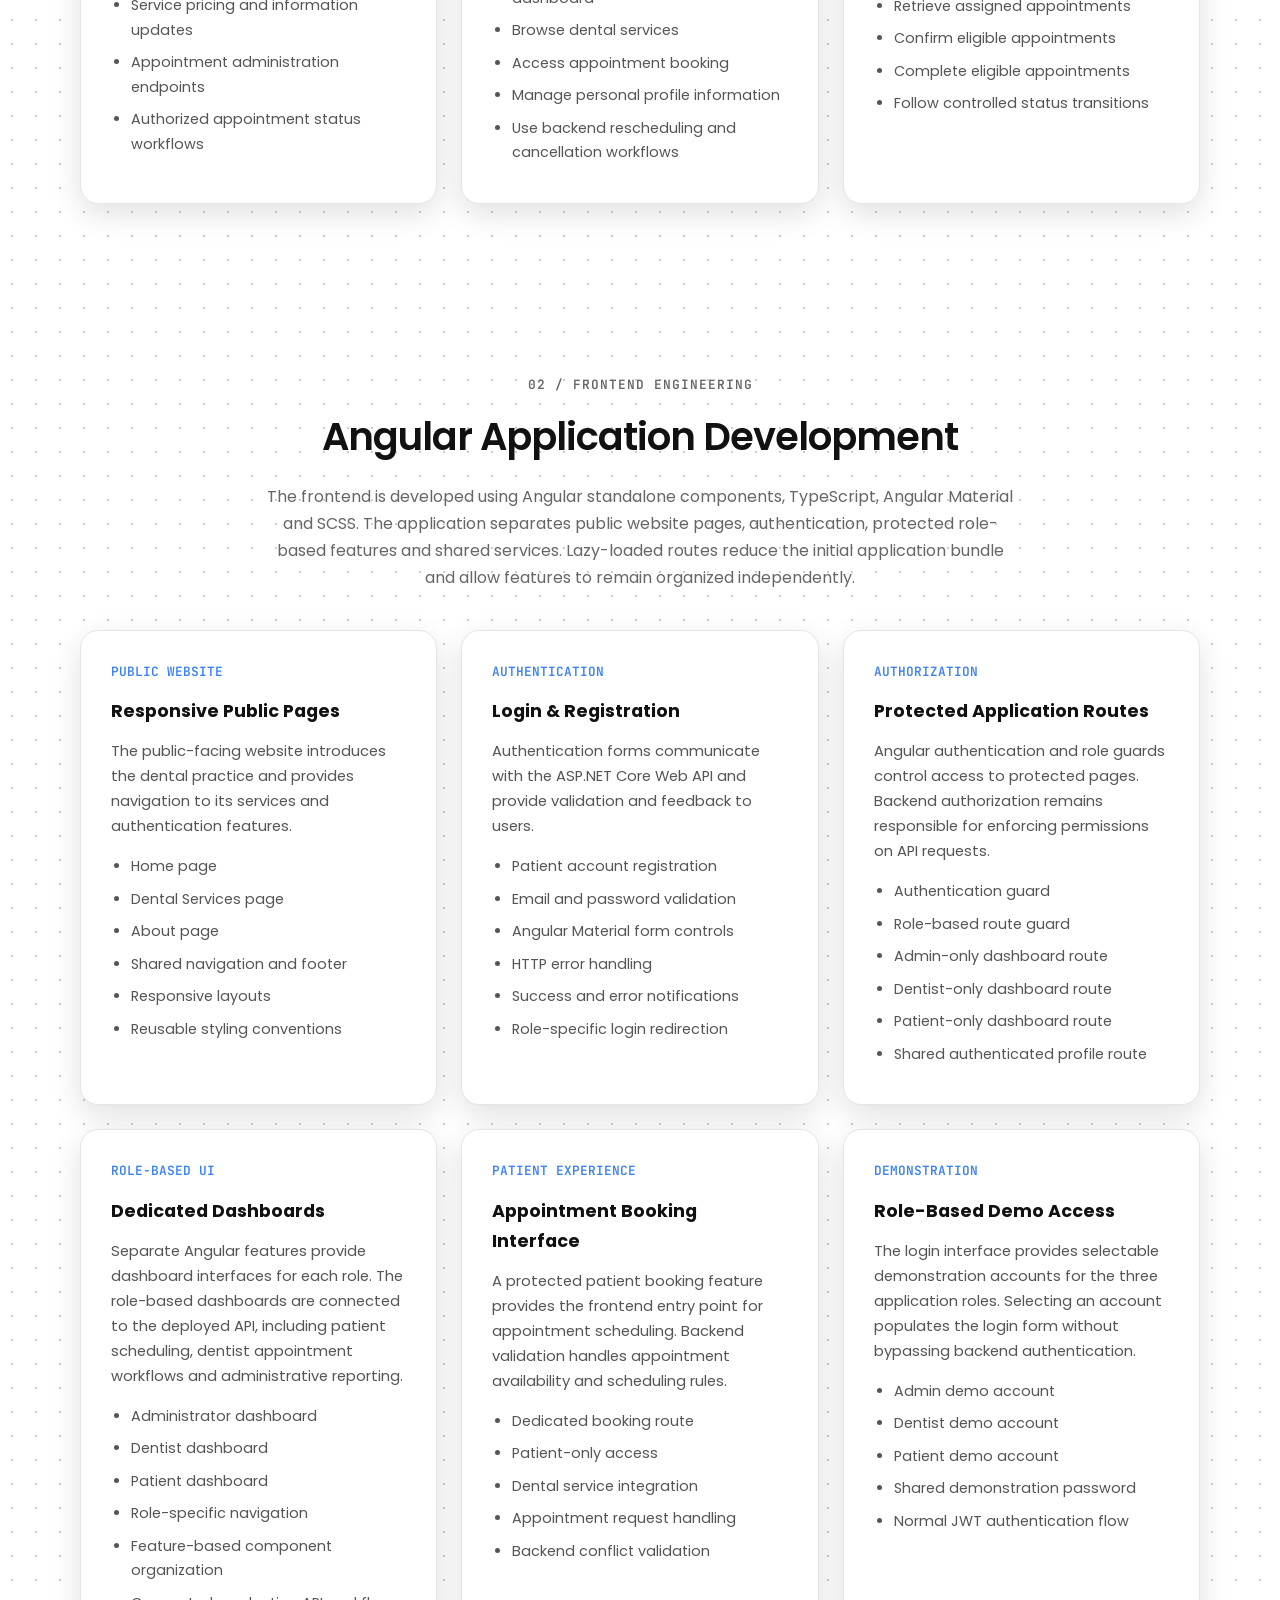
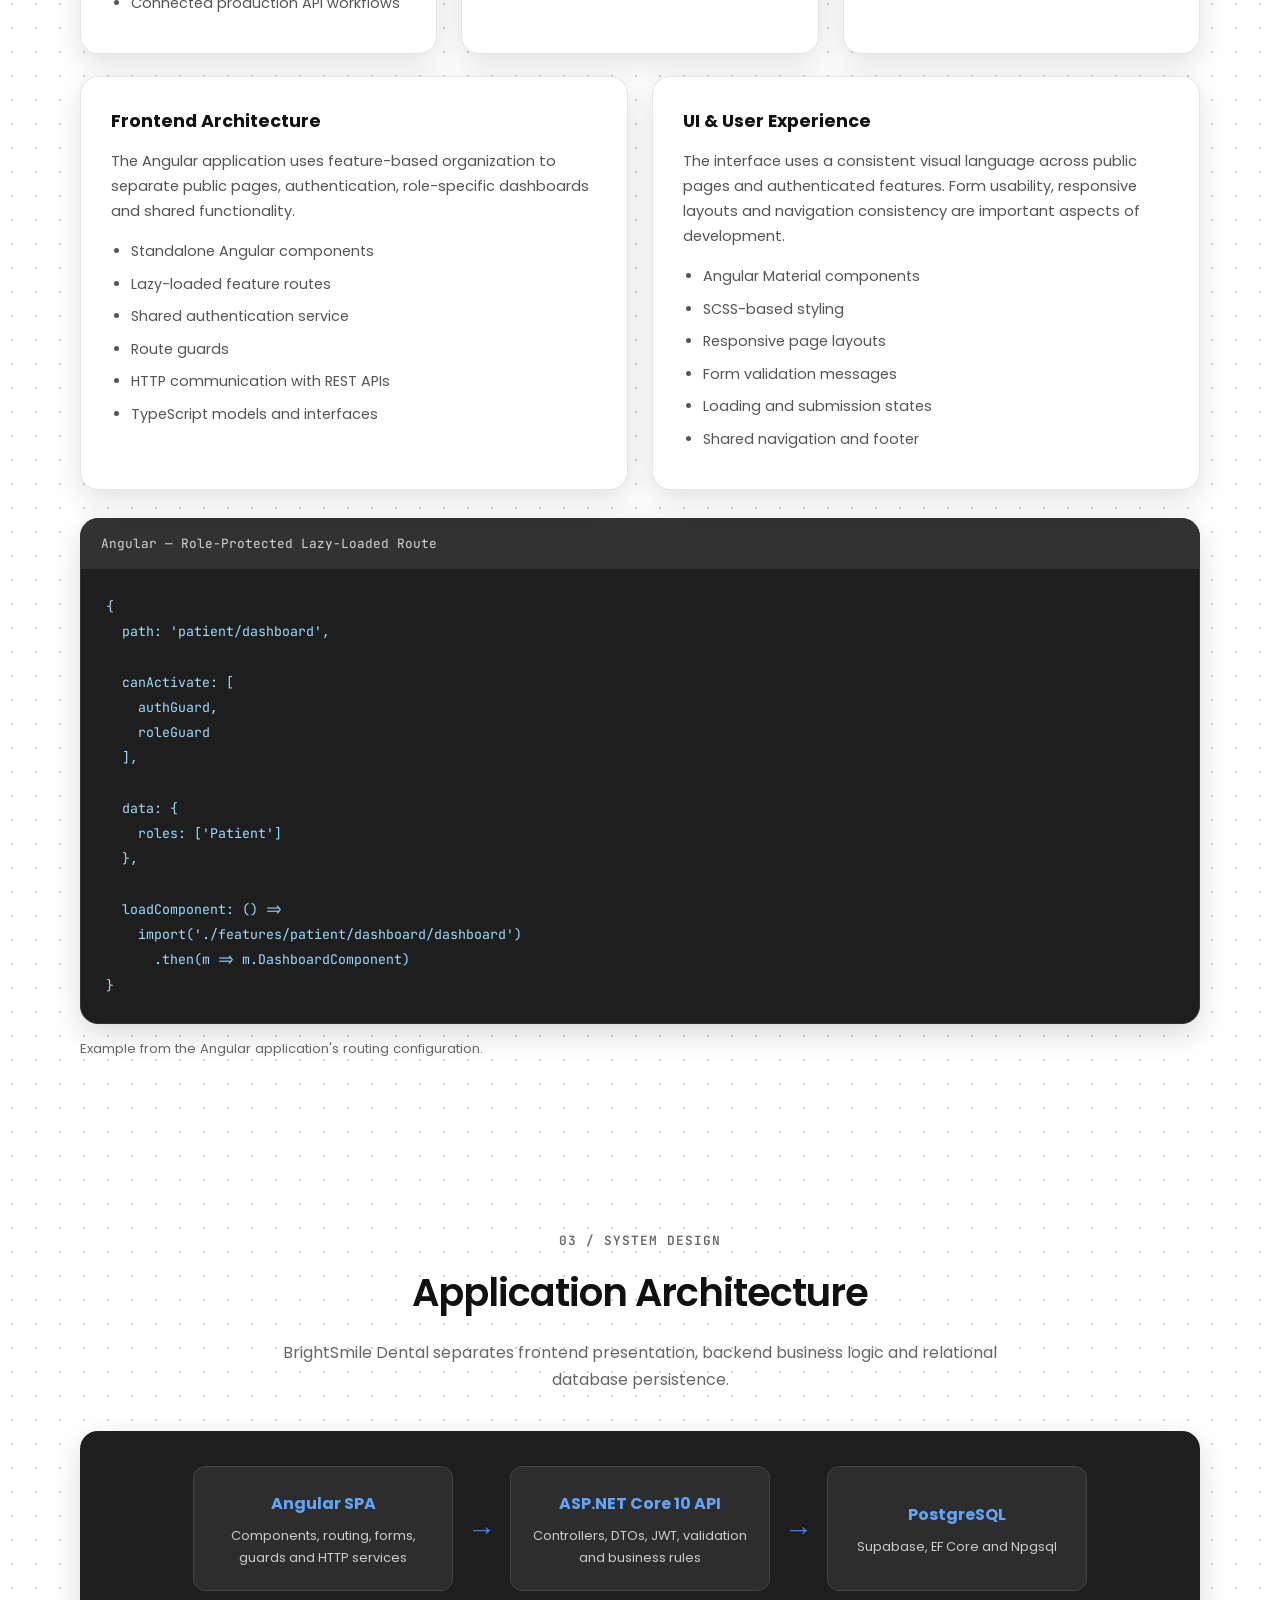
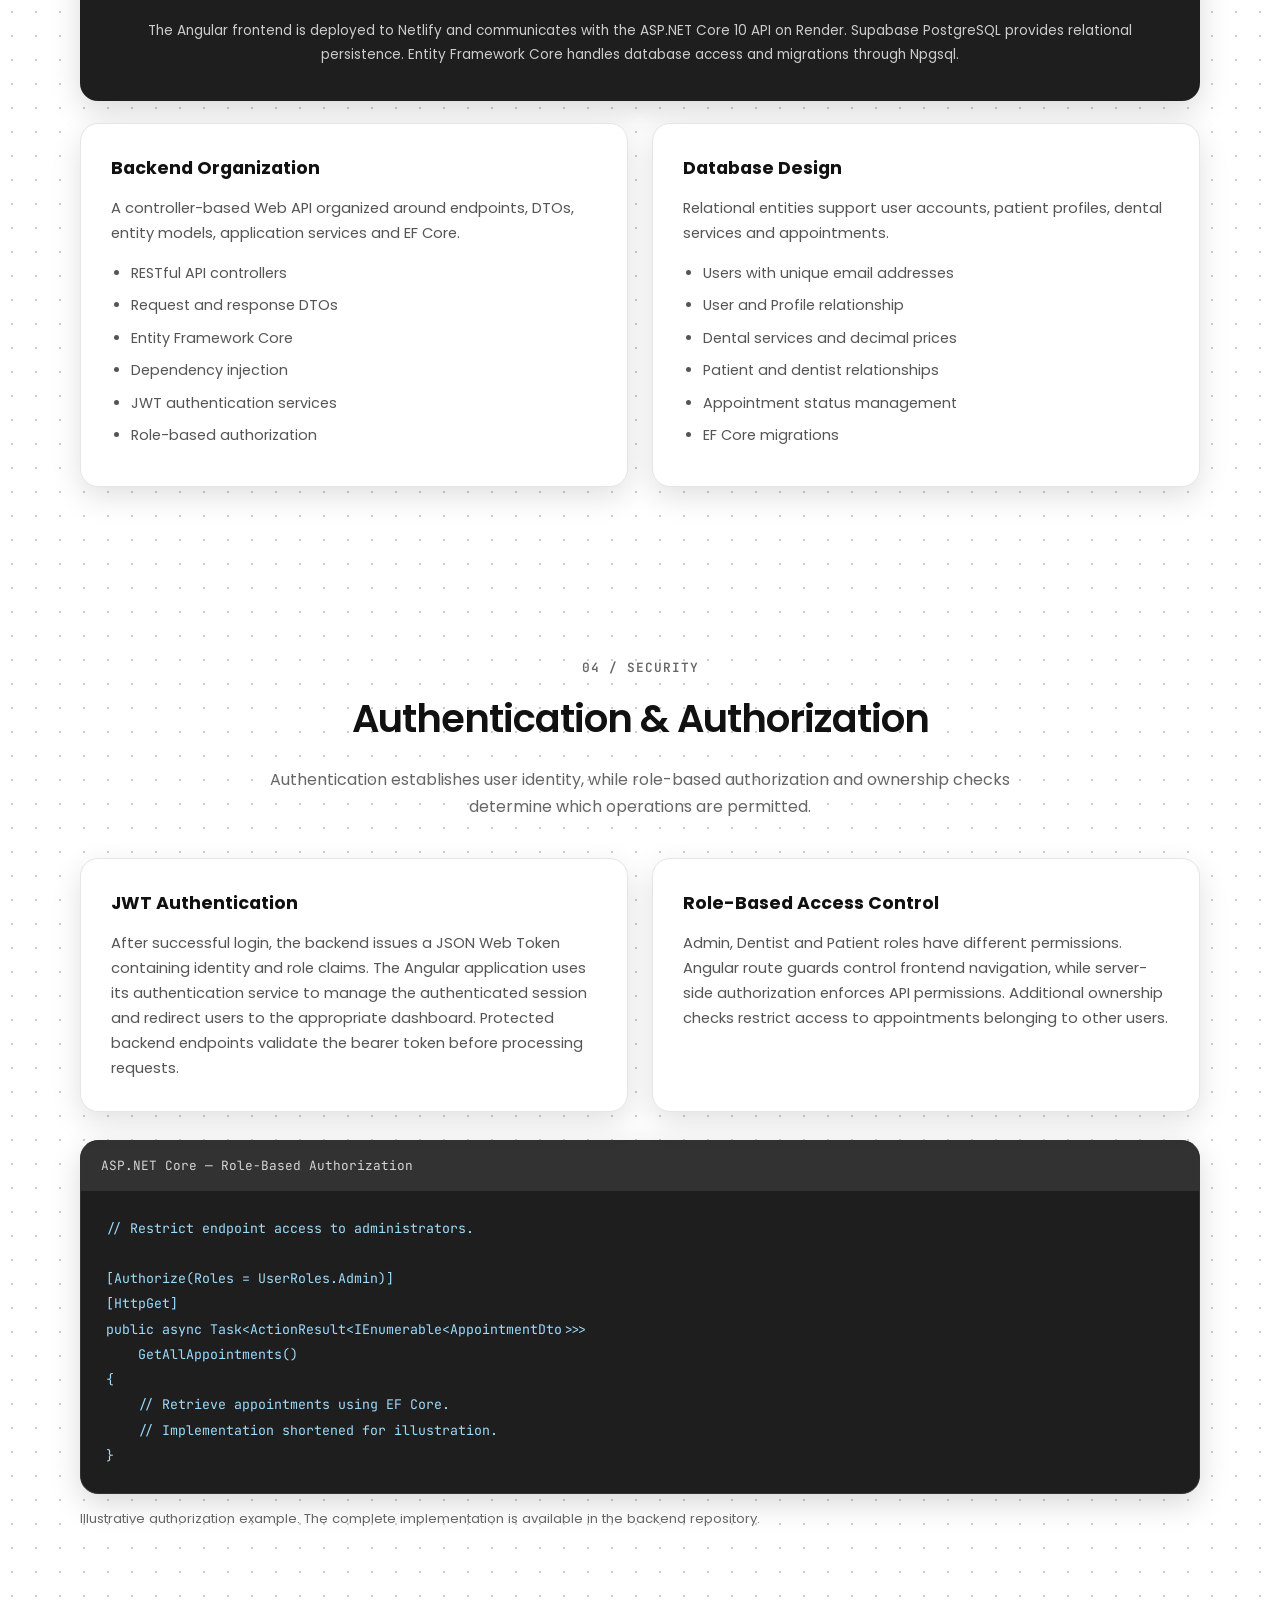
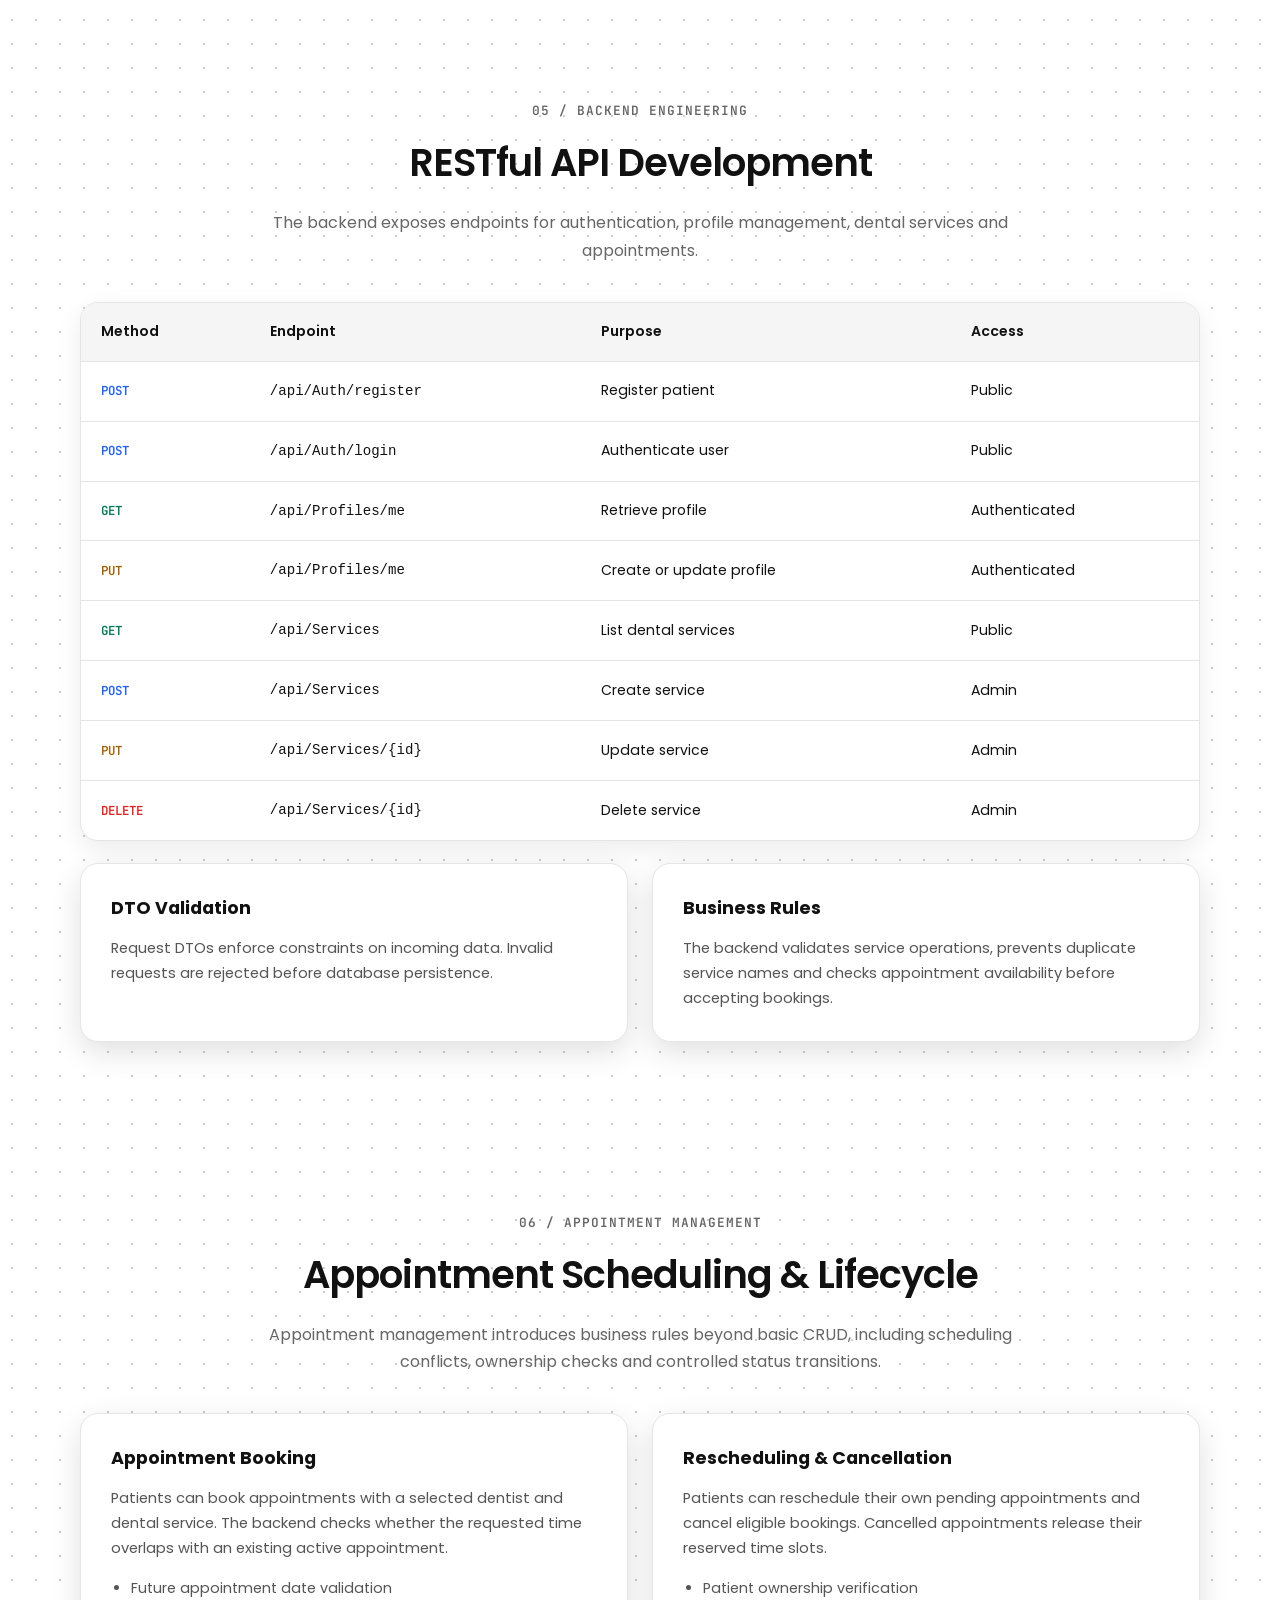
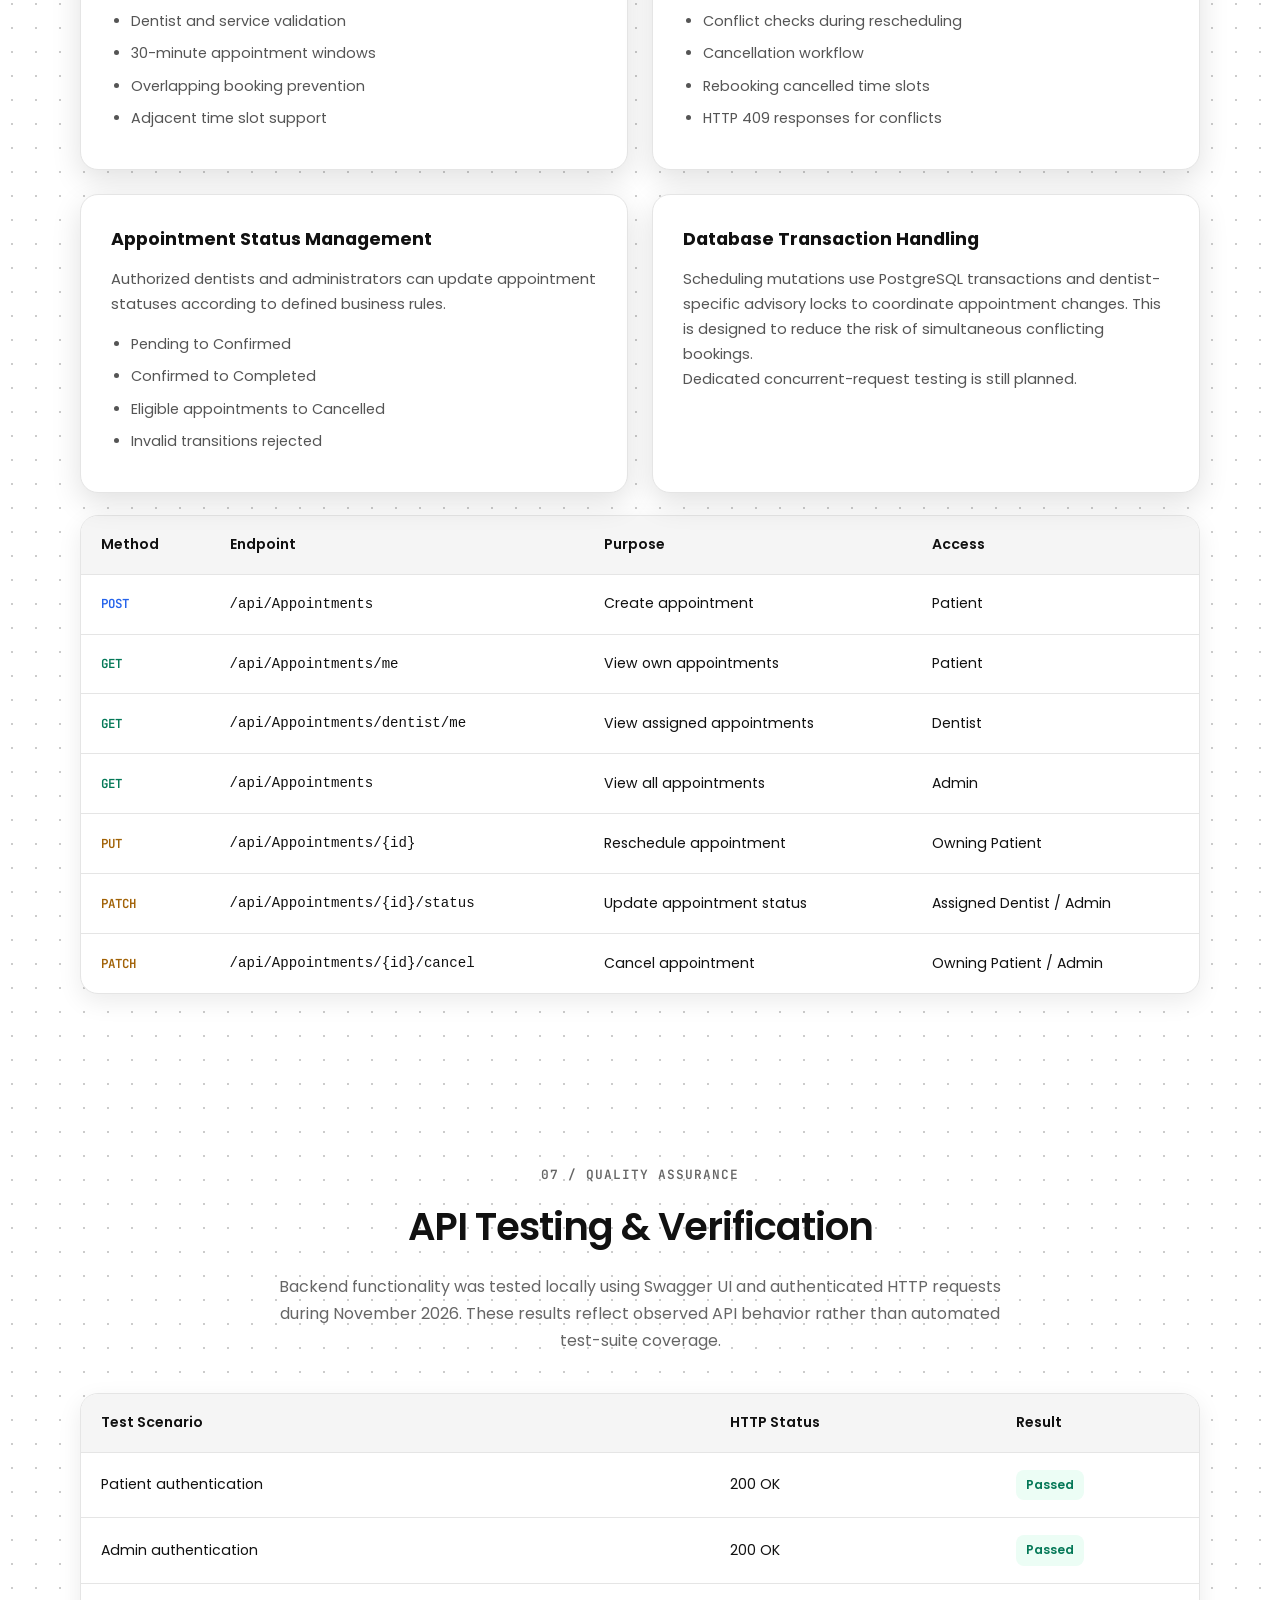
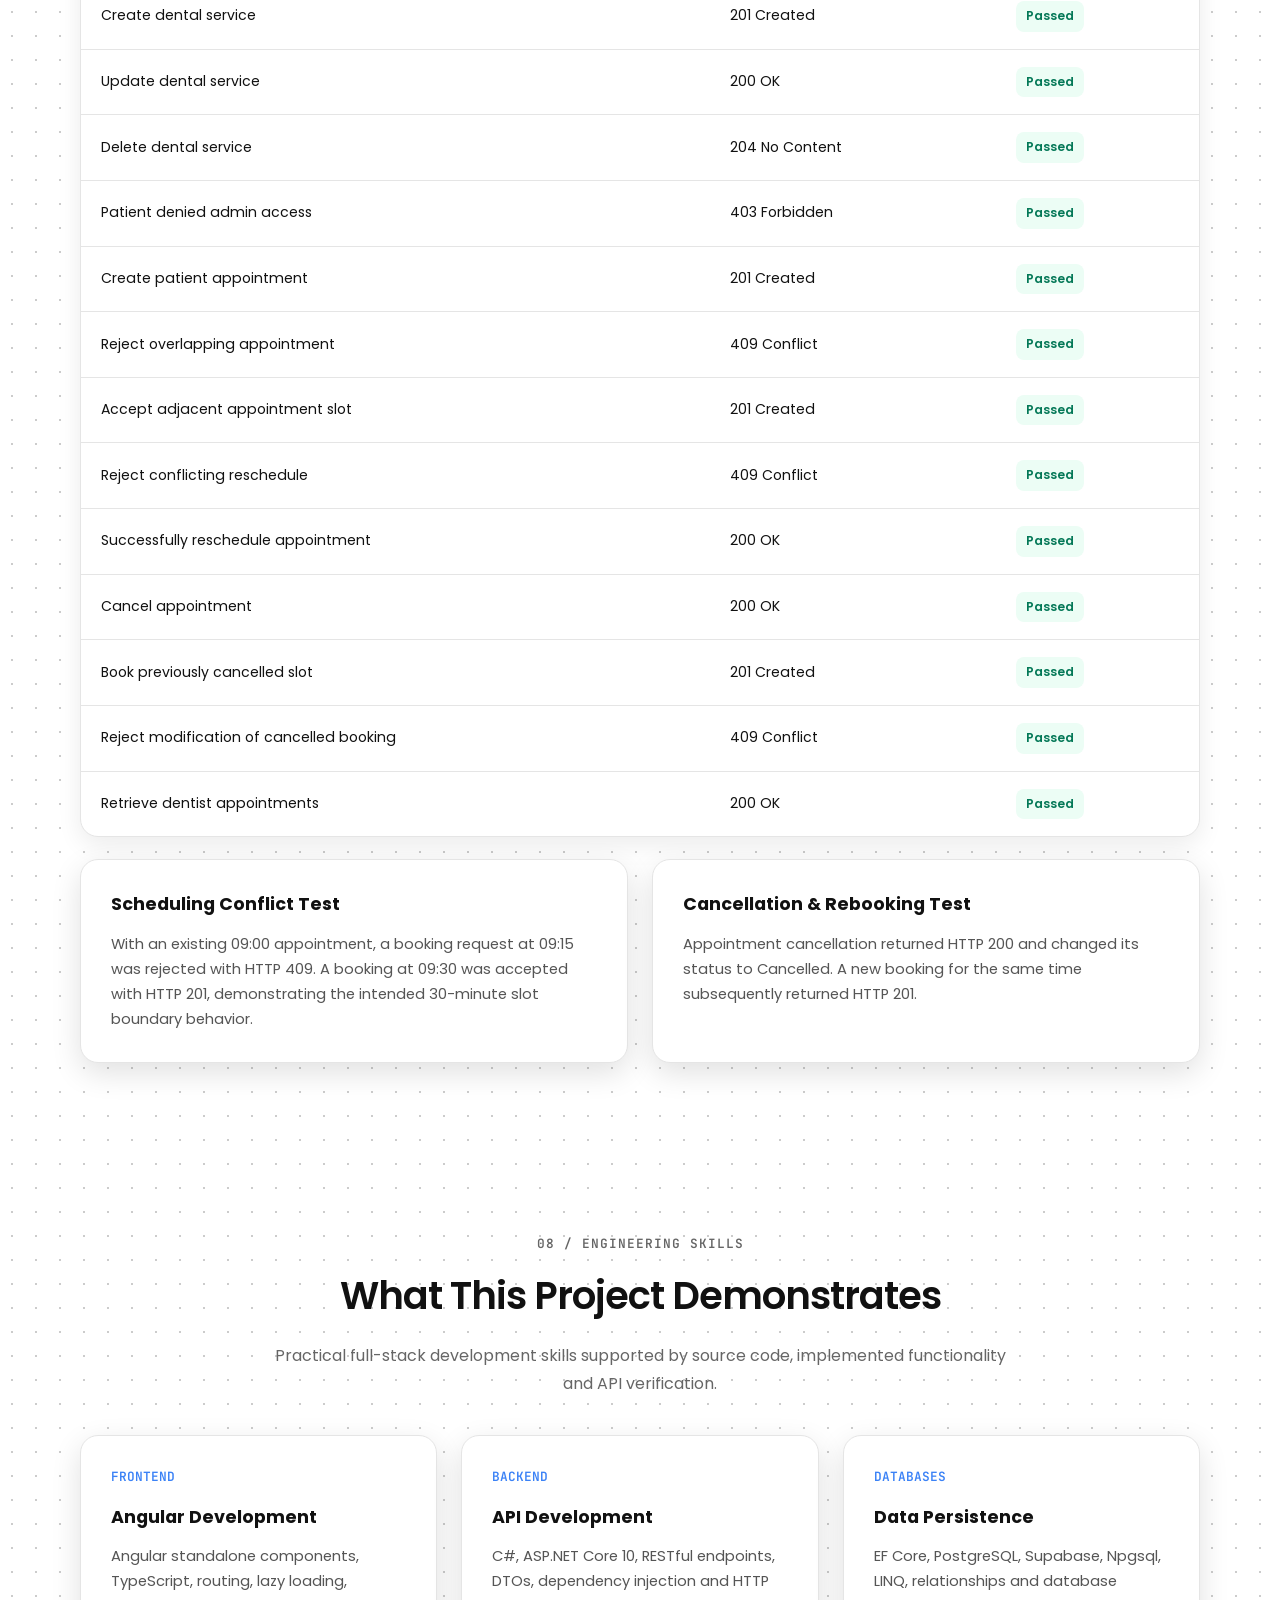
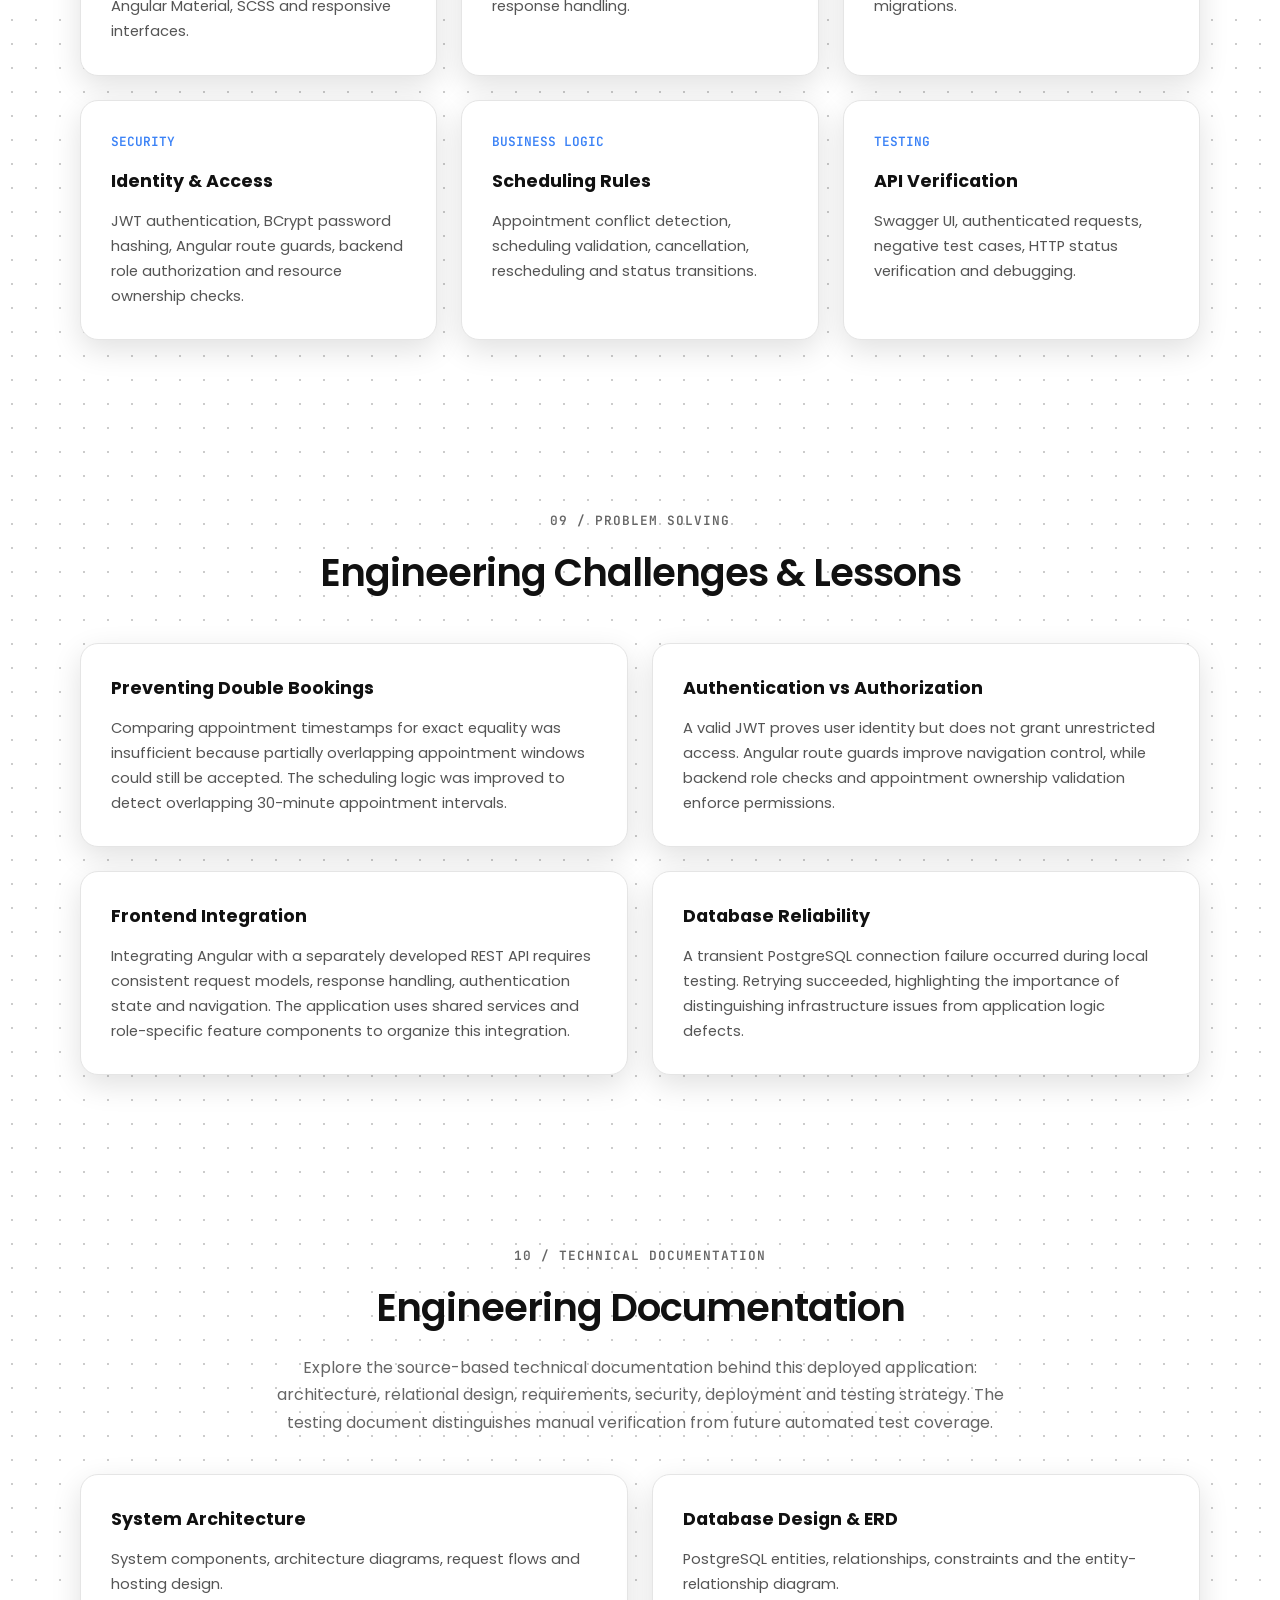
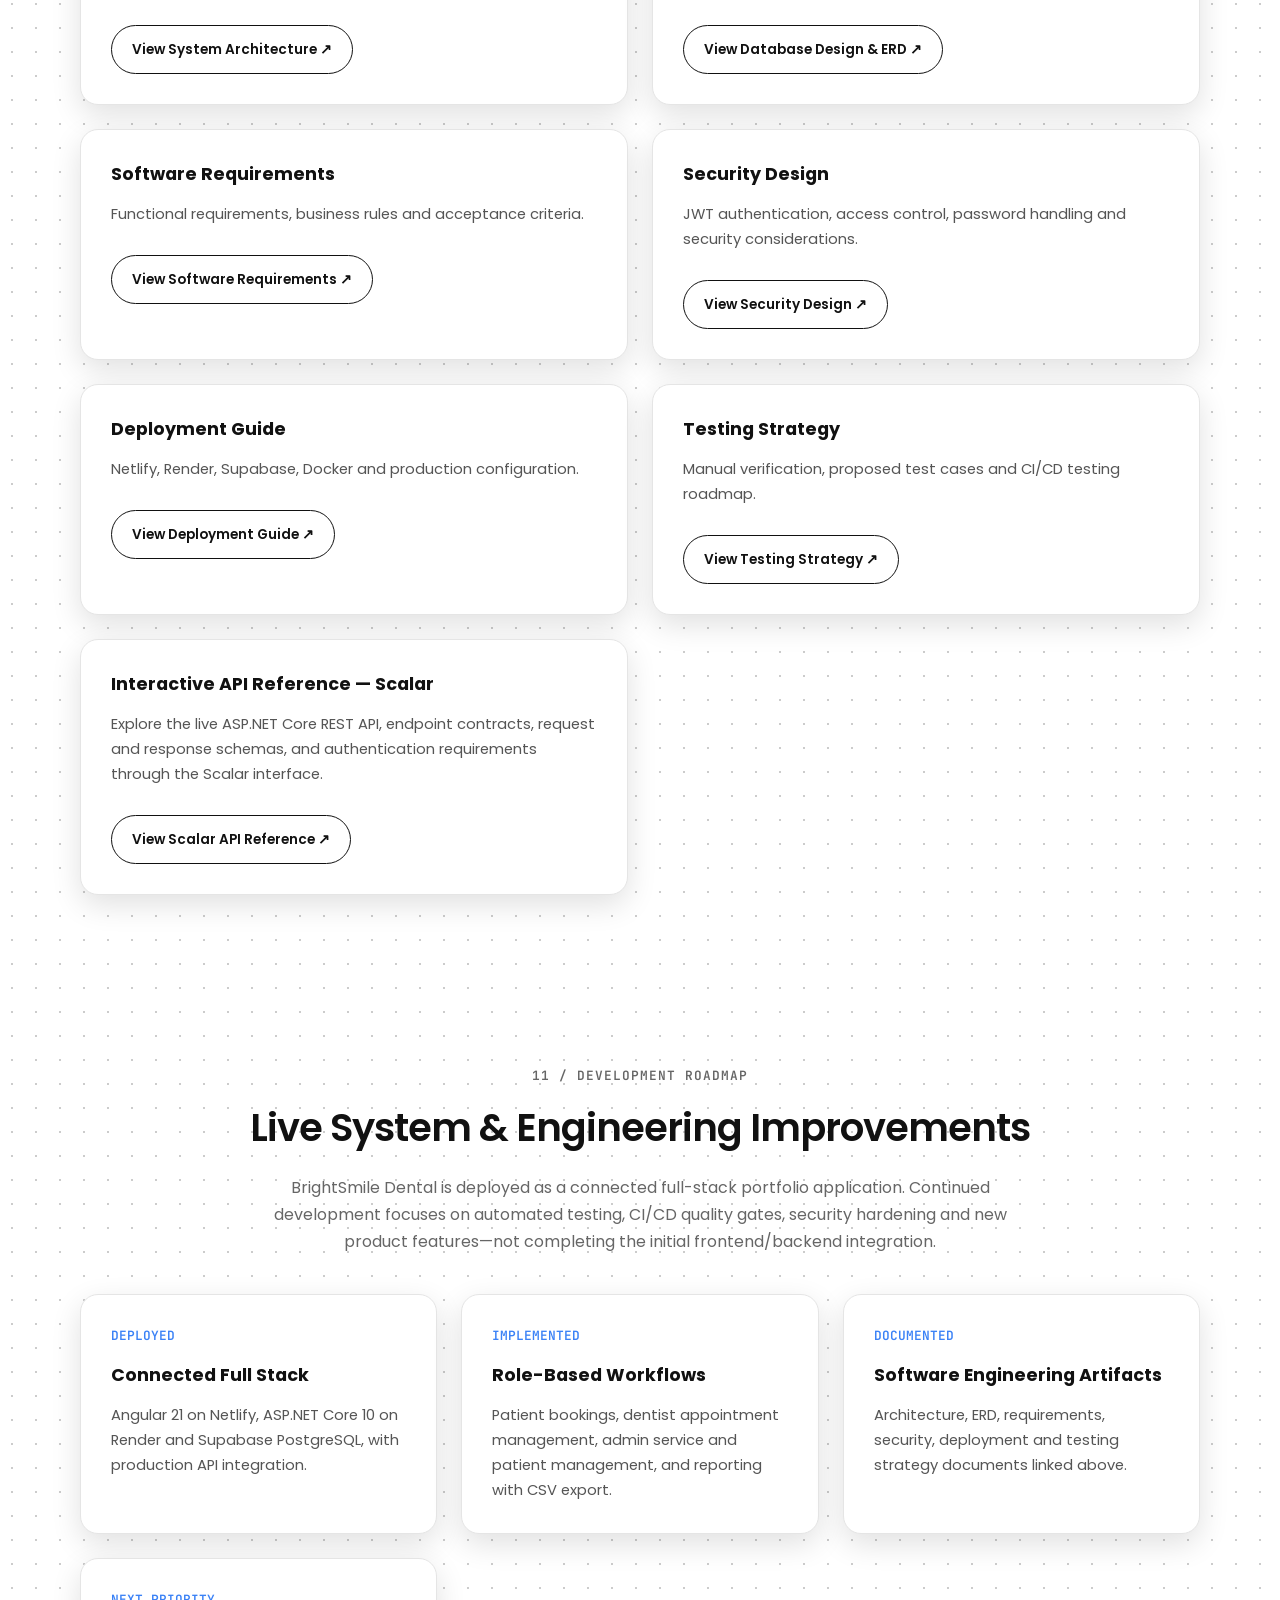
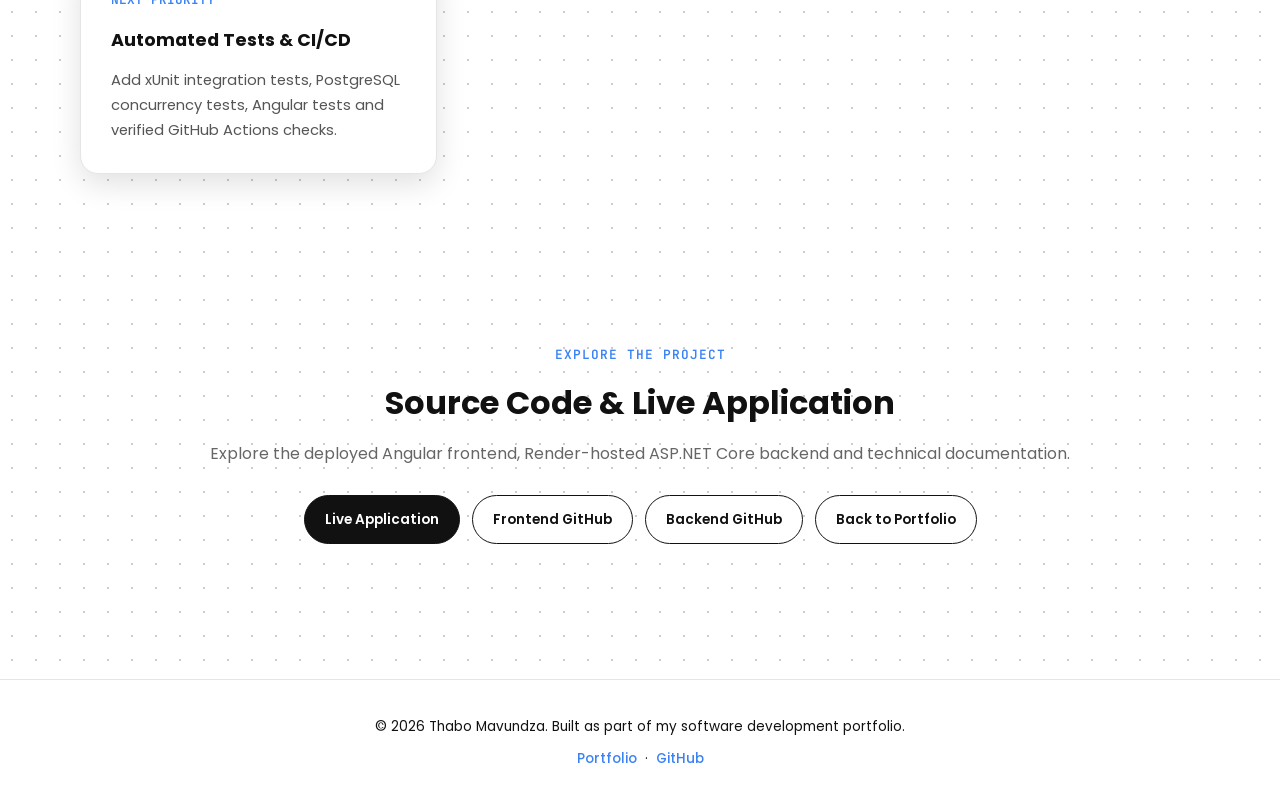
==== commit 2236bed3: "Use Thabo Mavundza in brightsmile.html" ====
--- a/brightsmile.html
+++ b/brightsmile.html
@@ -1600,7 +1600,7 @@
     <div class="container">
 
       <p>
-        &copy; 2026 Thabo Tankiso Mavundza.
+        &copy; 2026 Thabo Mavundza.
         Built as part of my software development portfolio.
       </p>
 
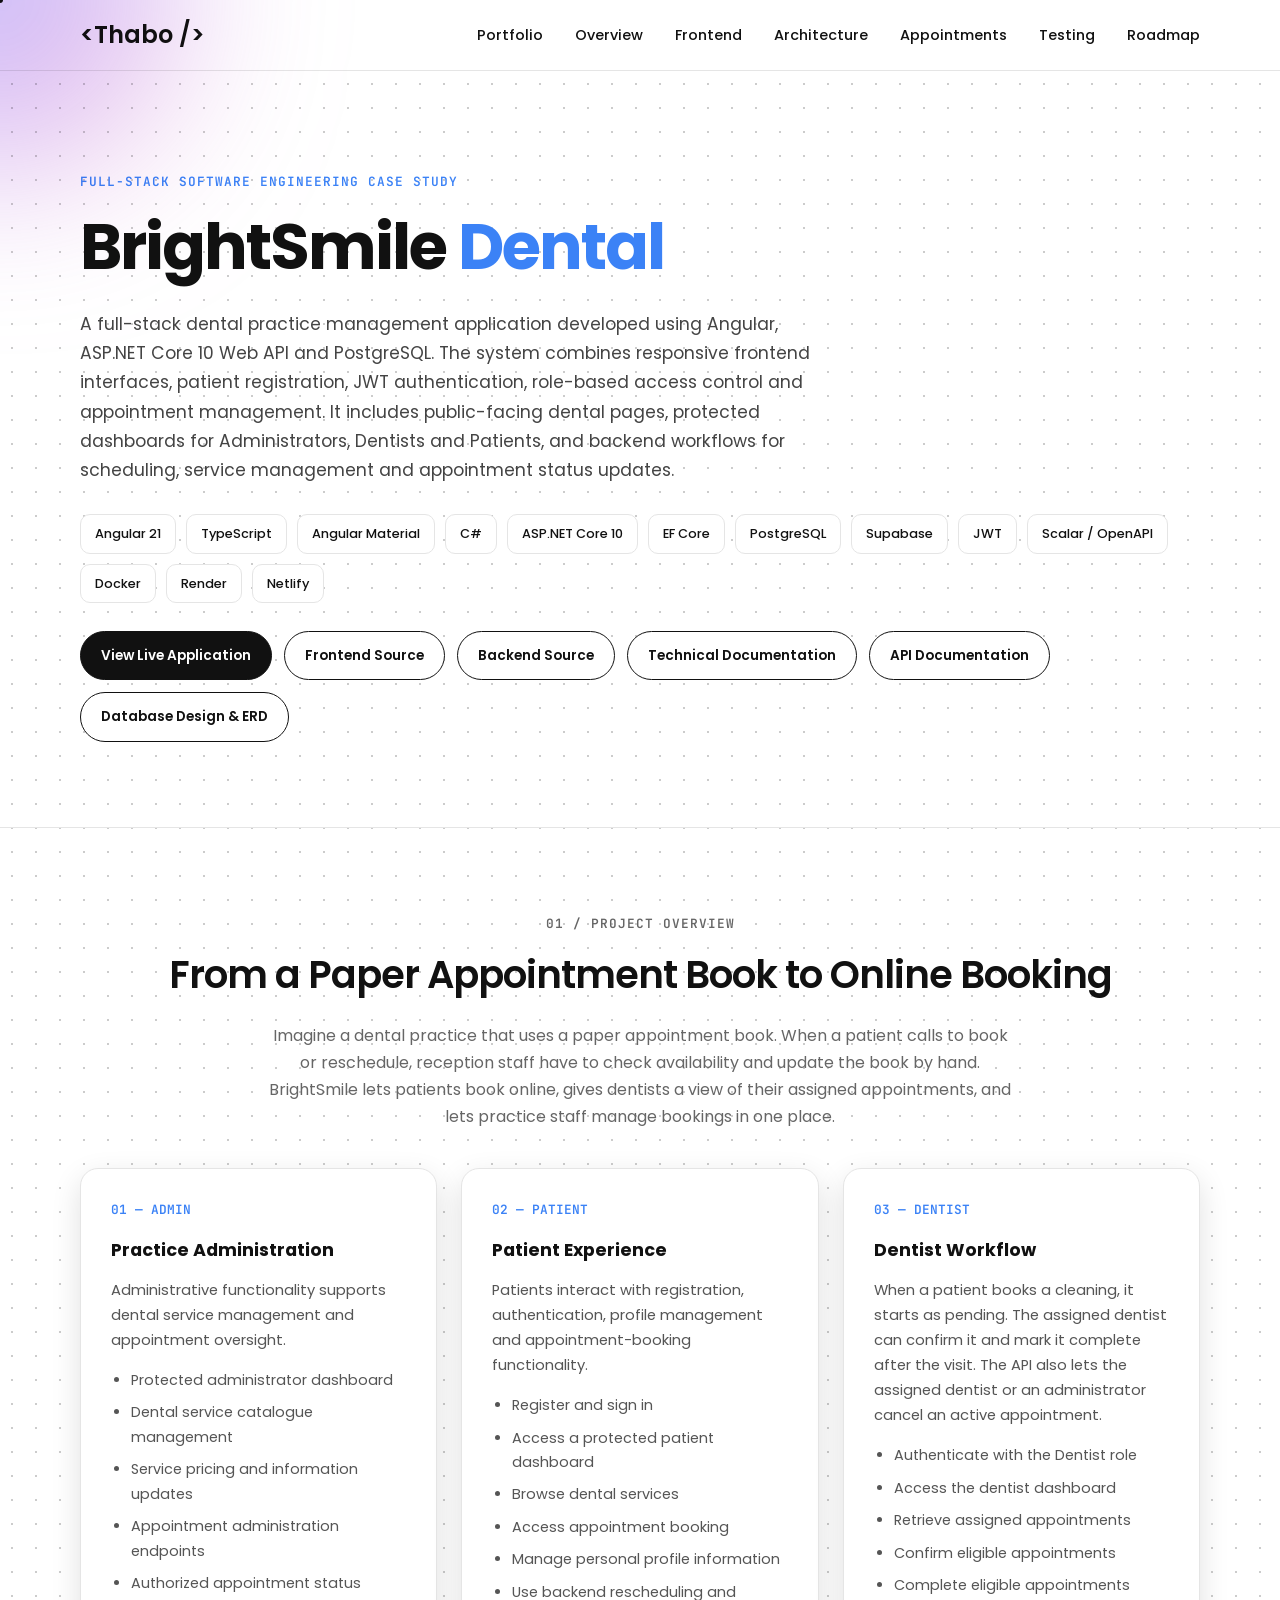
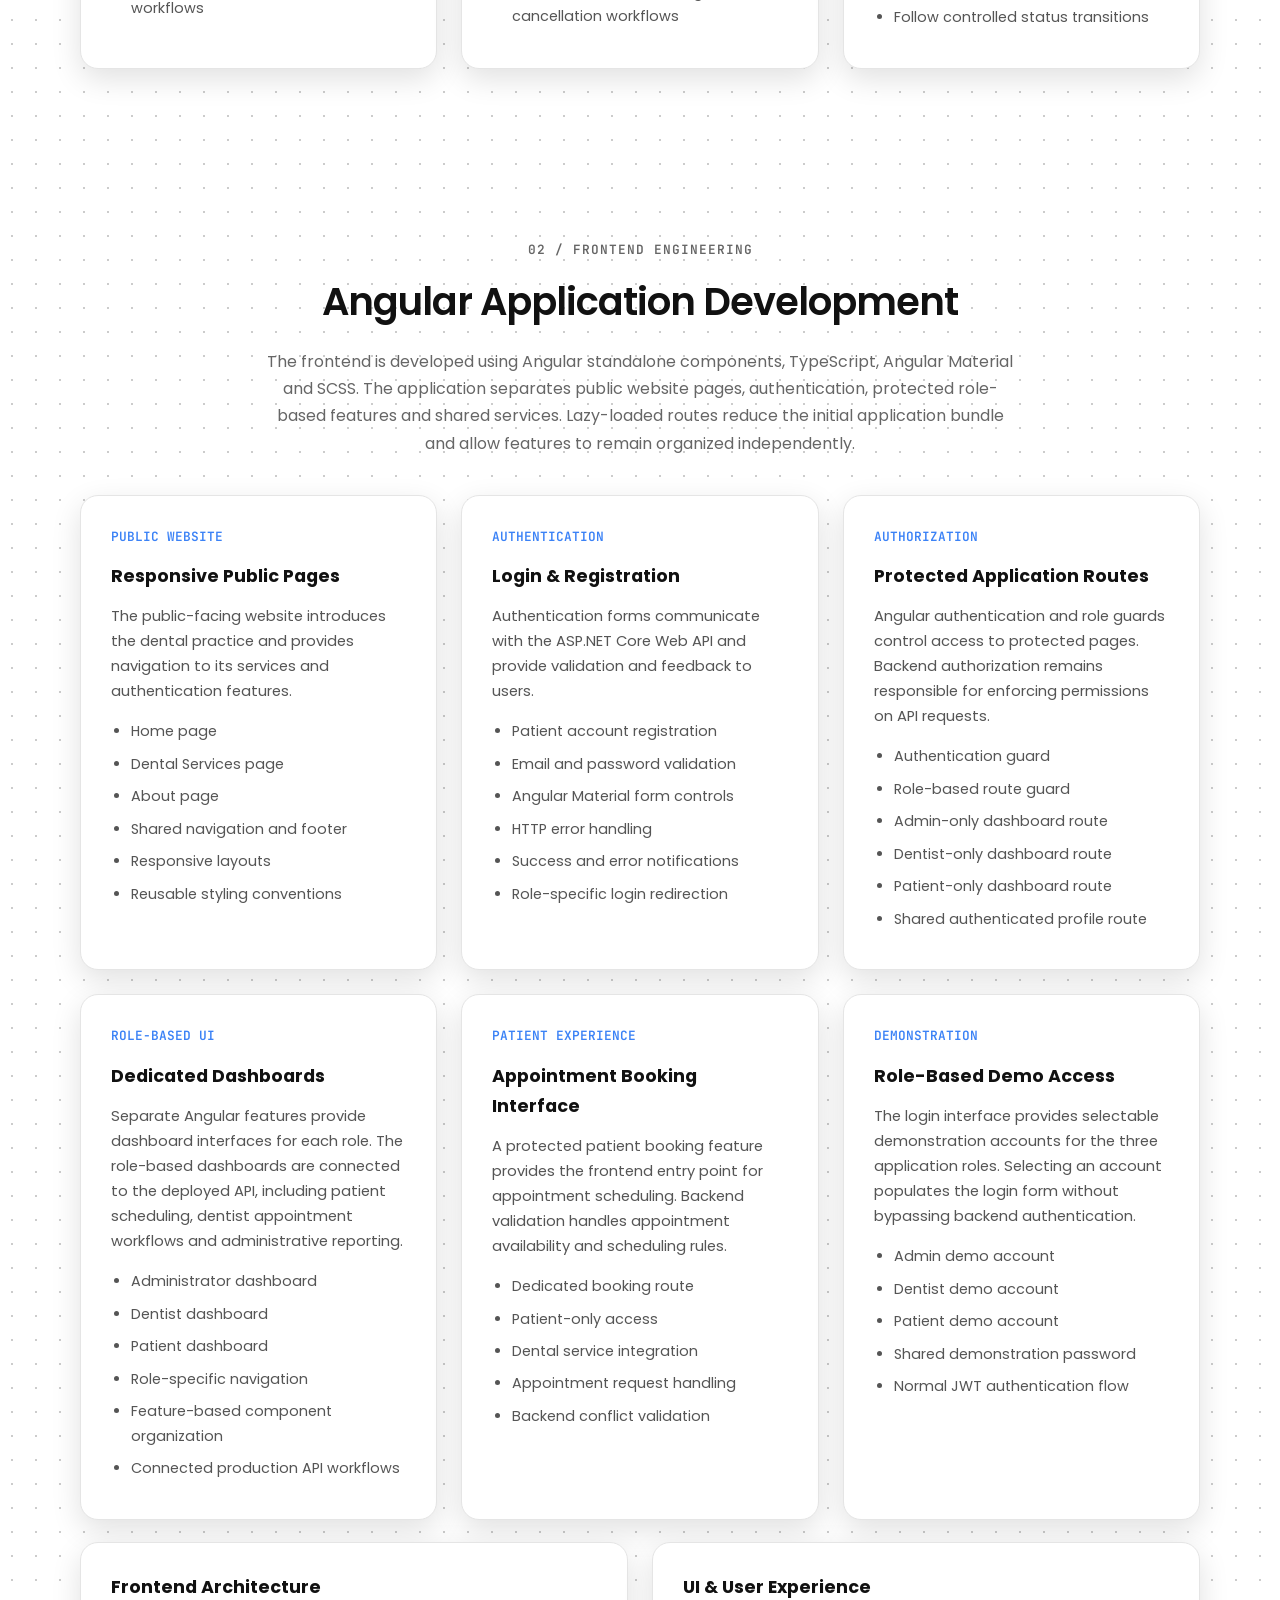
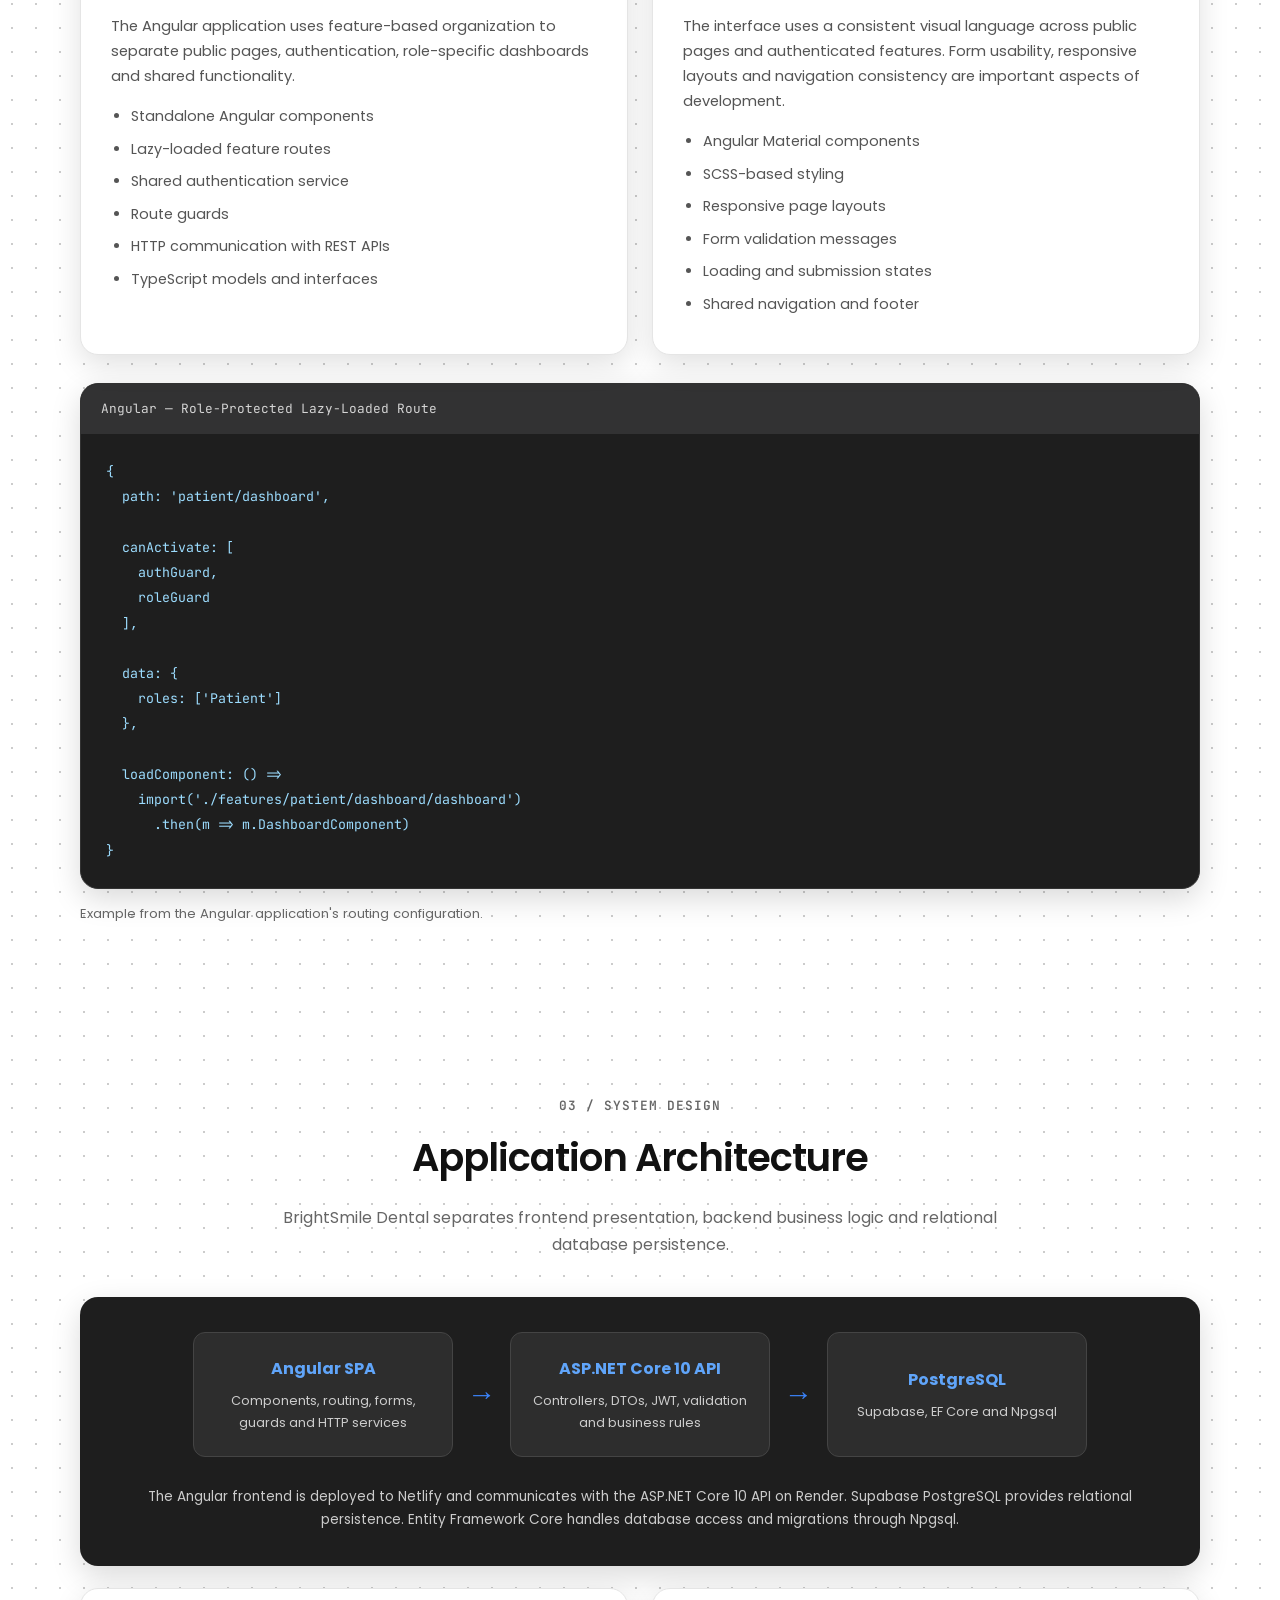
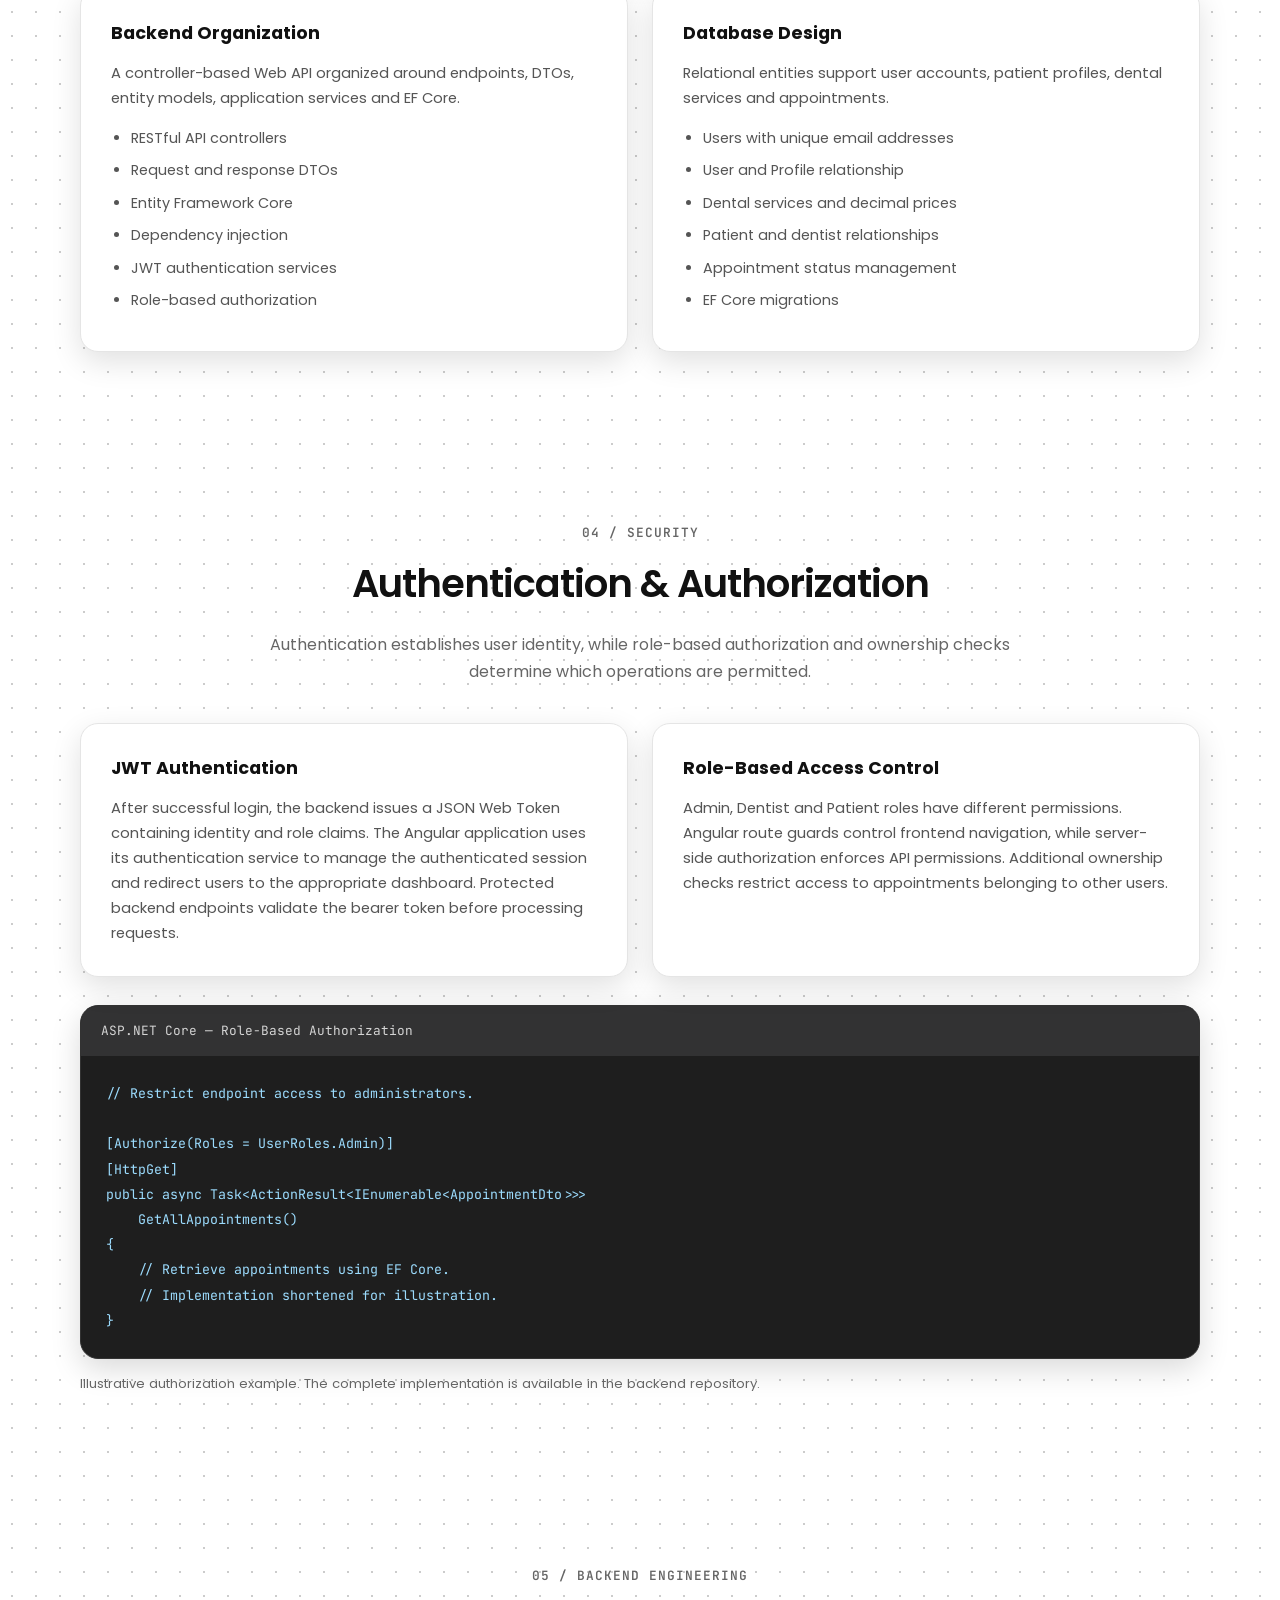
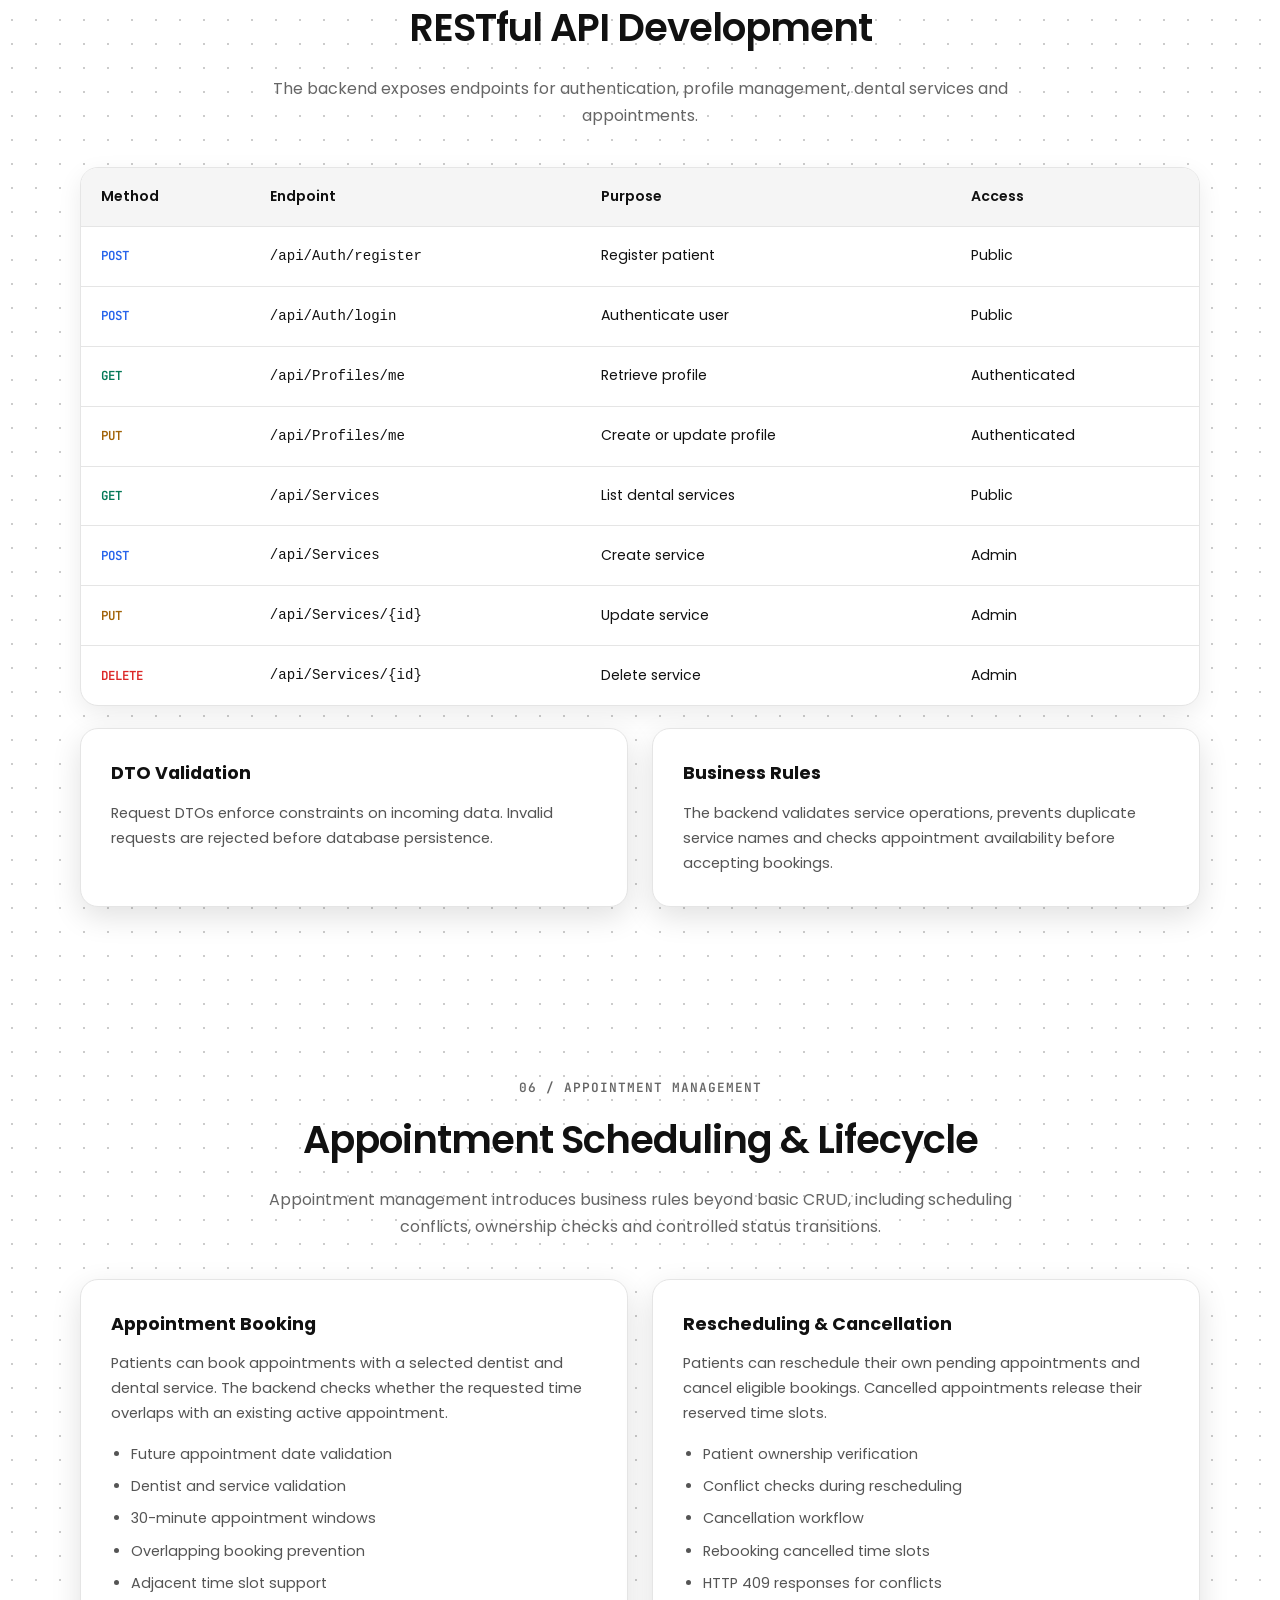
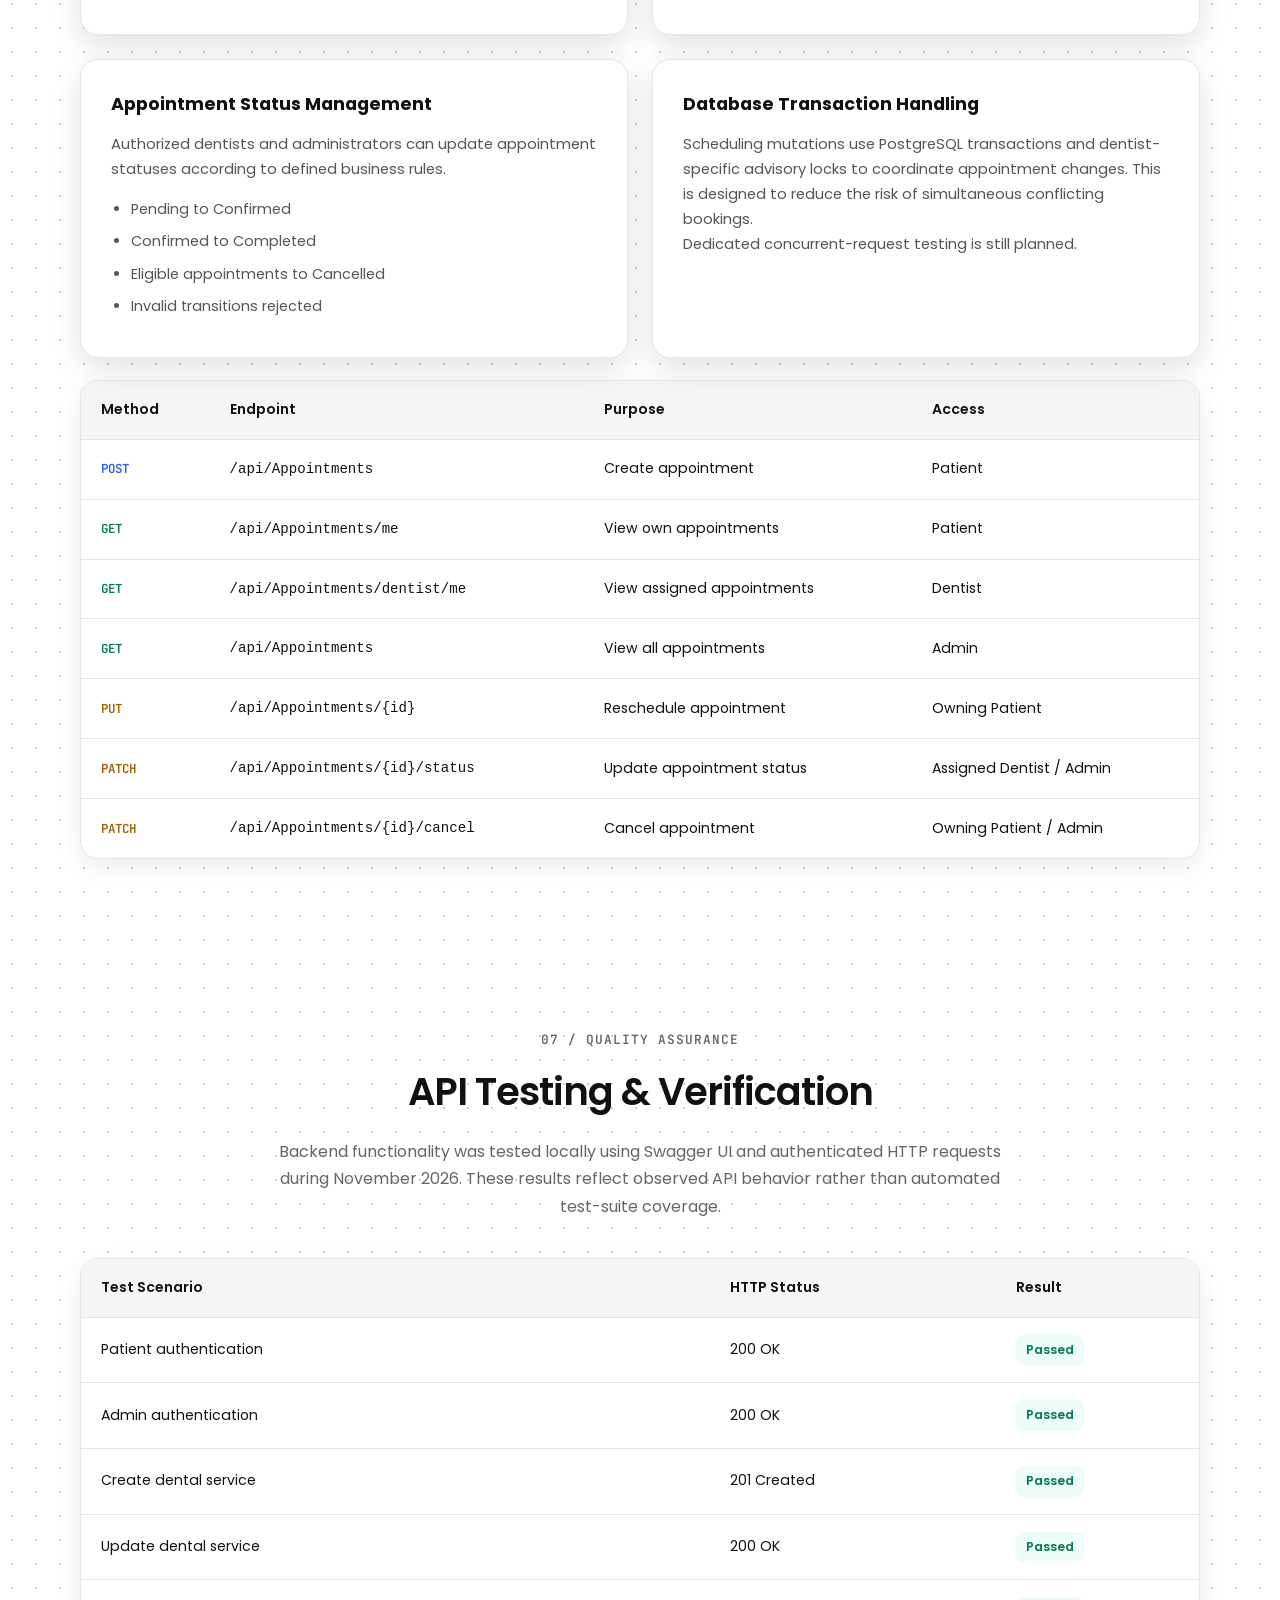
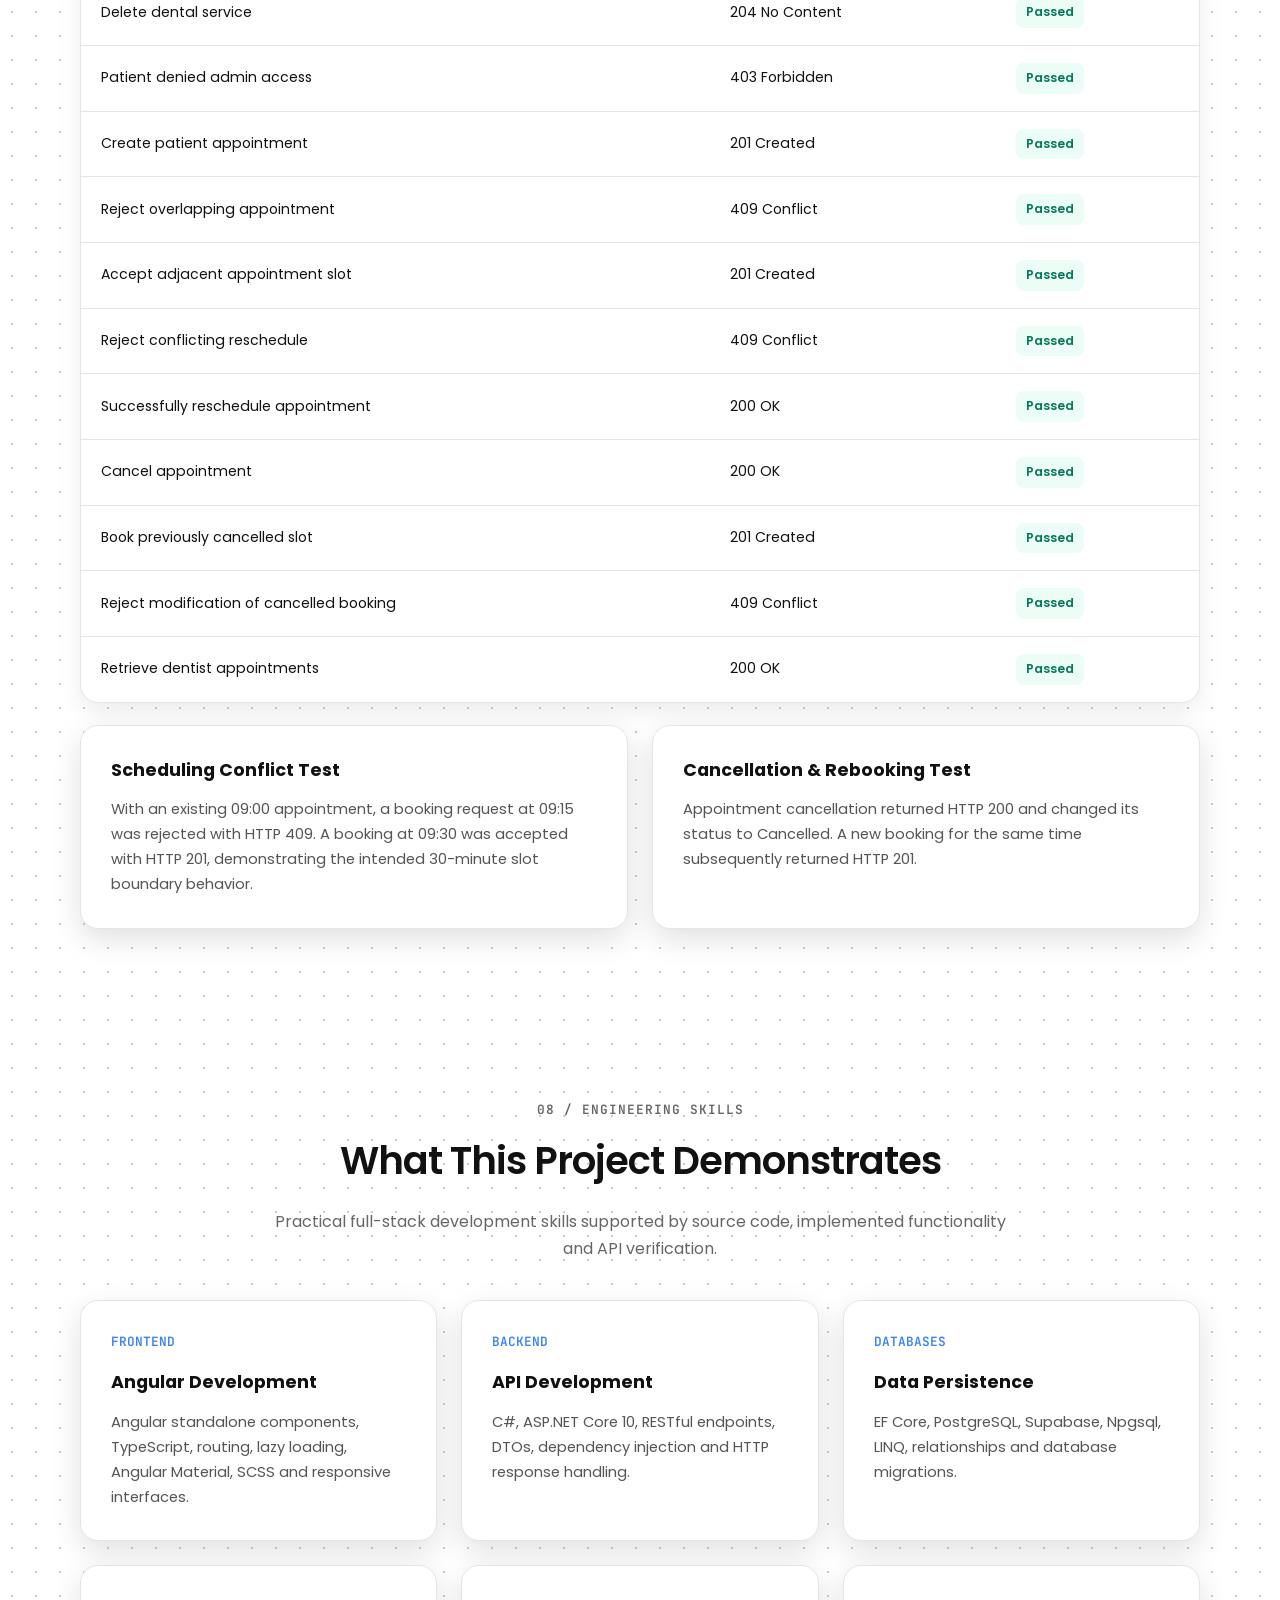
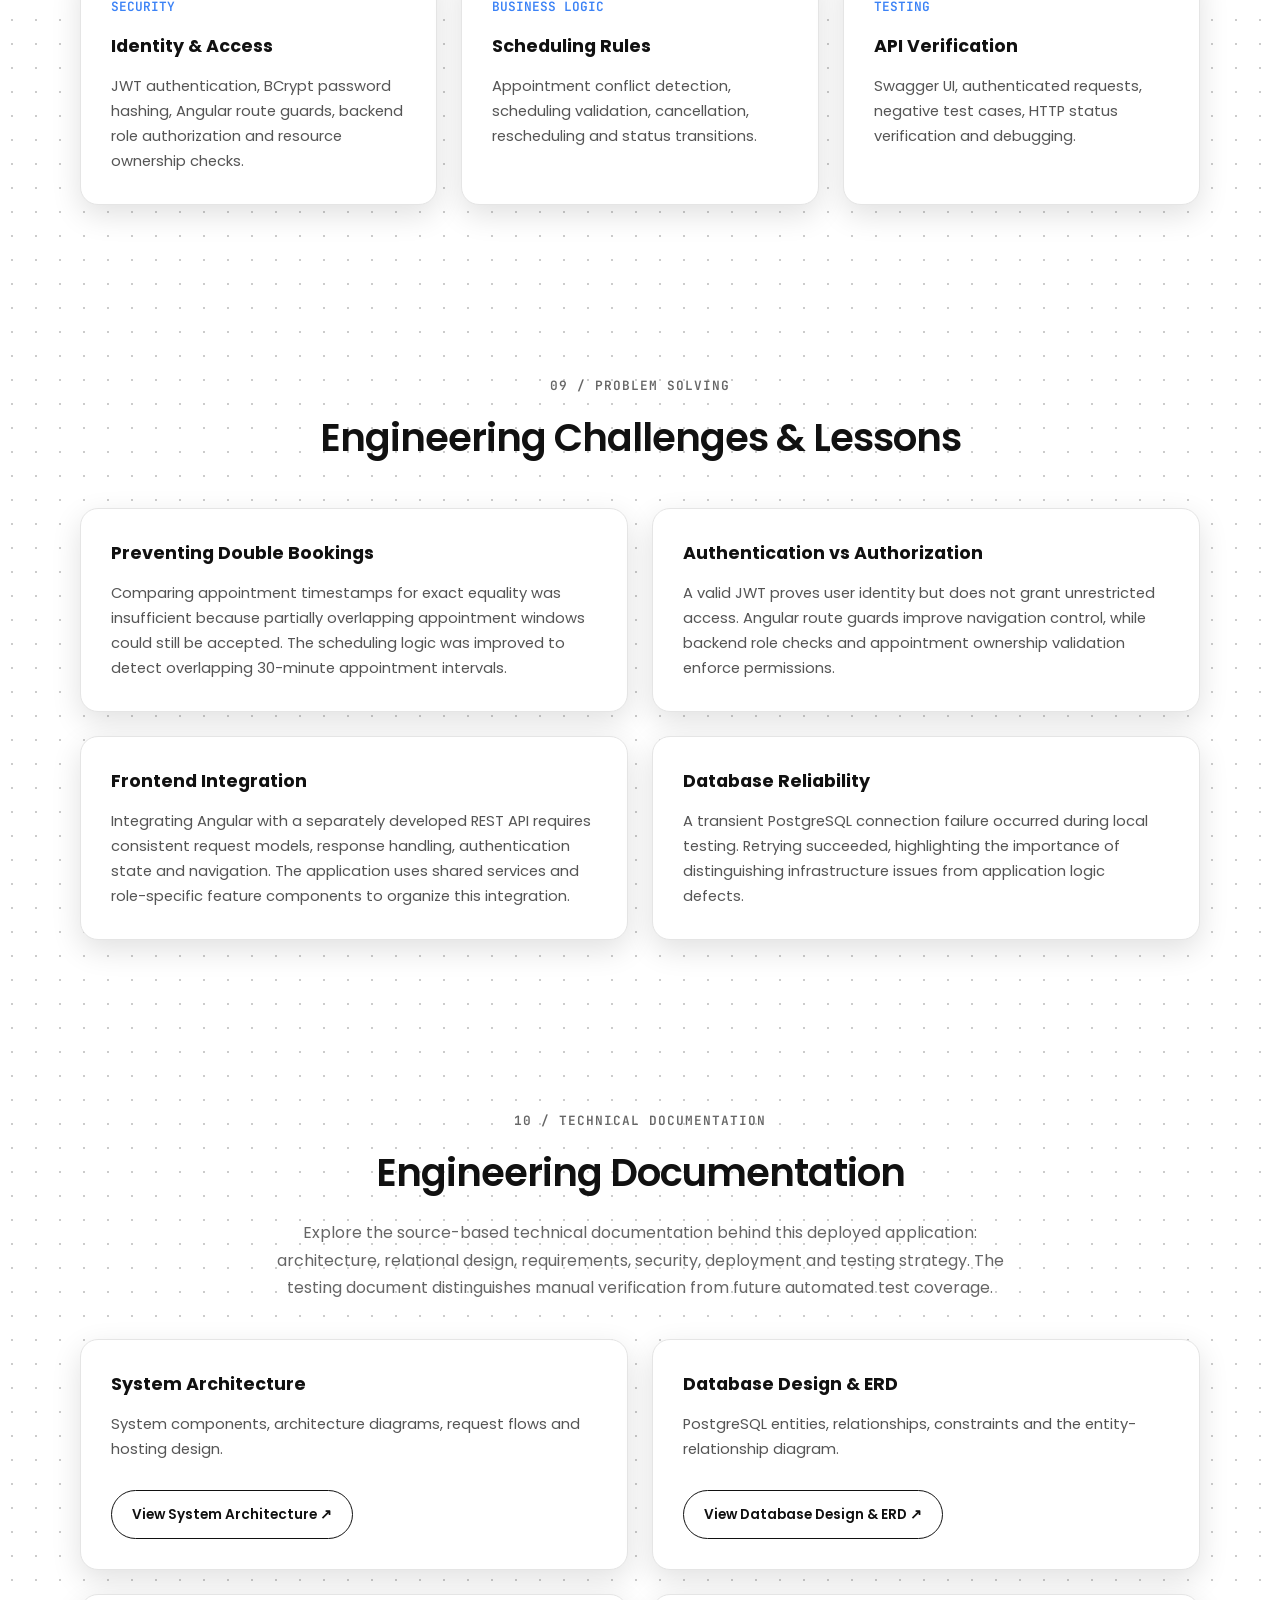
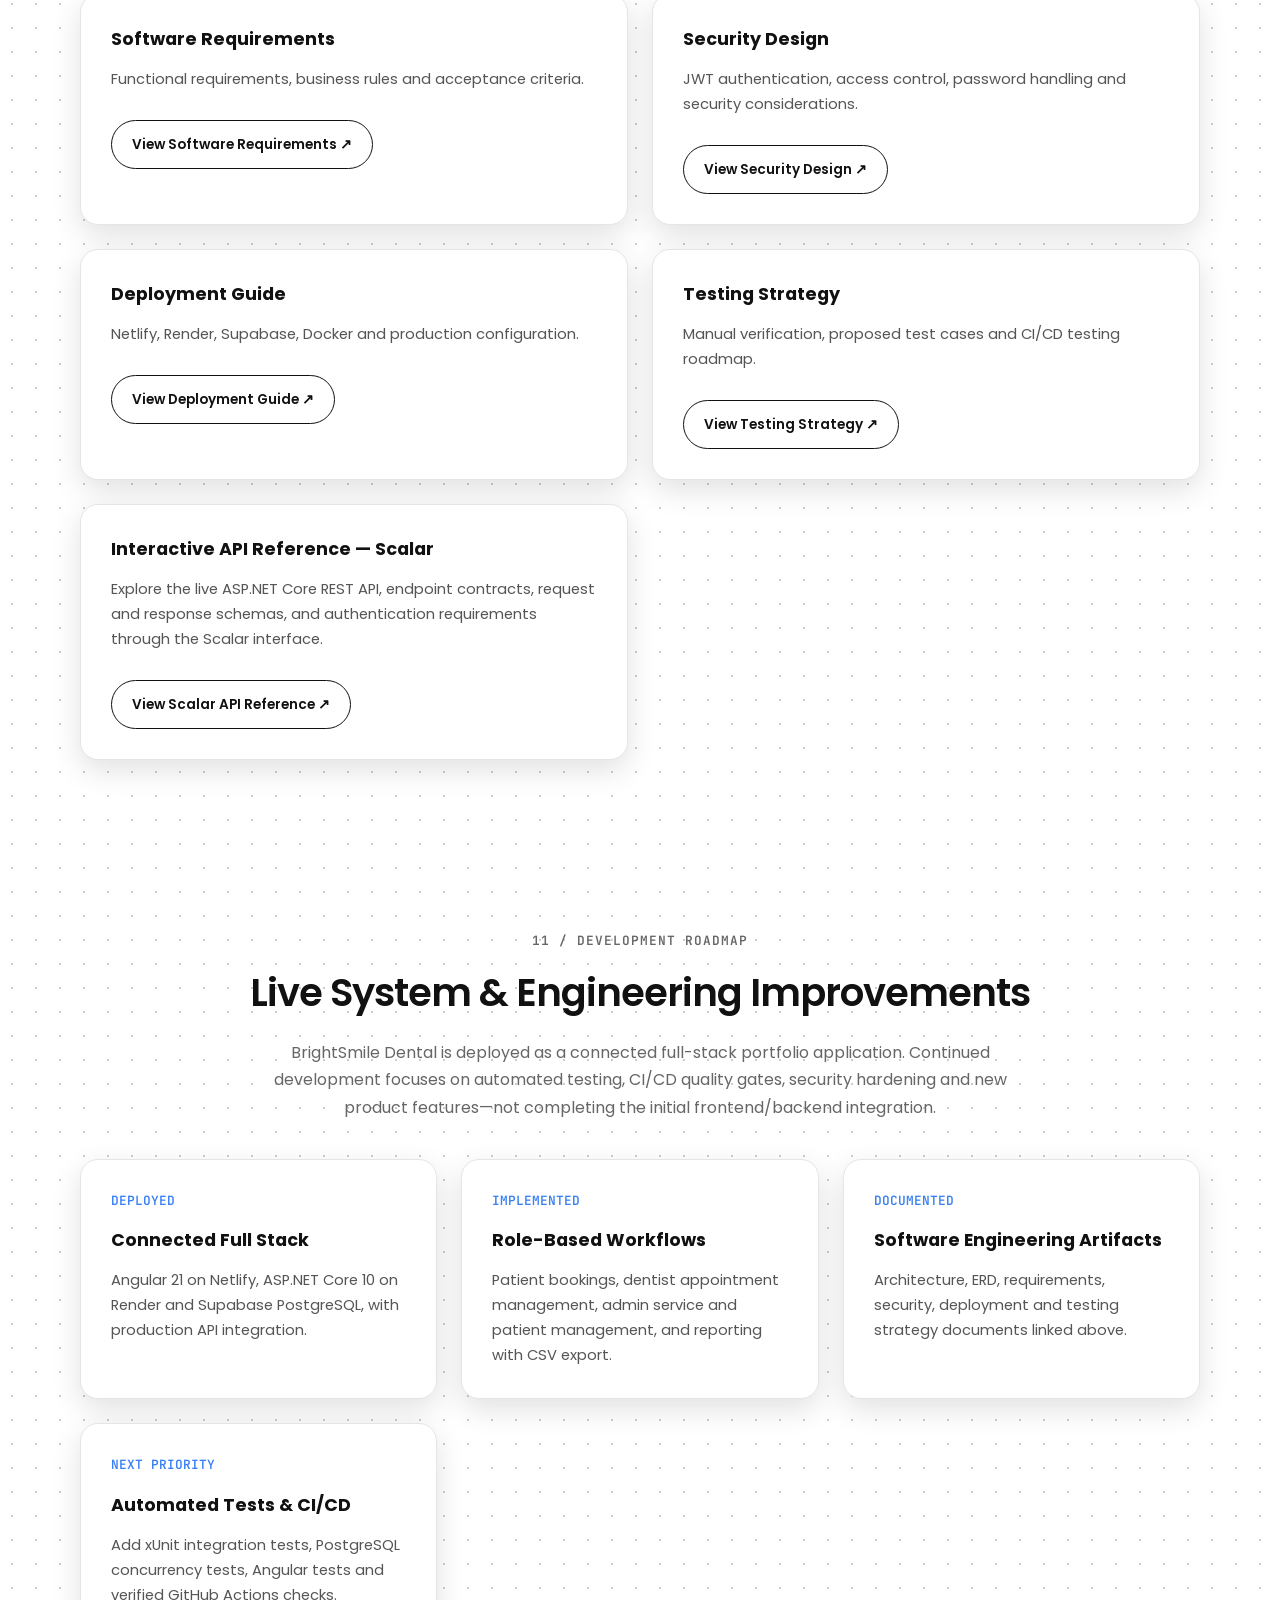
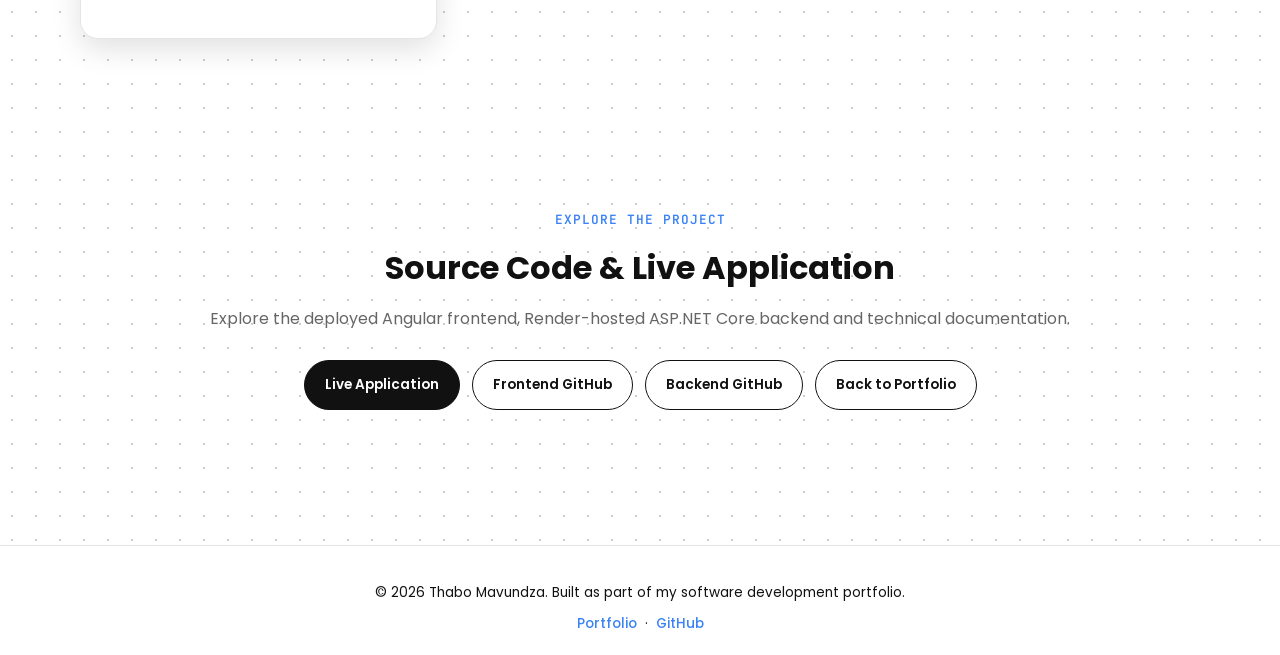
==== commit 73af1010: "Explain BrightSmile's appointment booking problem and workflow" ====
--- a/brightsmile.html
+++ b/brightsmile.html
@@ -137,31 +137,18 @@
             01 / Project Overview
           </p>
 
-          <h2>
-            Building a Role-Based Dental Platform
-          </h2>
+          <h2>From a Paper Appointment Book to Online Booking</h2>
 
           <p>
-            BrightSmile Dental is a full-stack portfolio
-            application designed to demonstrate the
-            development of a real-world, role-based
-            business system.
-
-            The Angular frontend includes public website
-            pages, patient registration, authentication,
-            protected dashboards and appointment-booking
-            interfaces.
-
-            The ASP.NET Core backend provides RESTful APIs,
-            JWT authentication, role-based authorization,
-            profile management, dental service management
-            and appointment scheduling.
-
-            PostgreSQL, hosted through Supabase, provides
-            relational data persistence using Entity
-            Framework Core.
-
-            The Angular frontend and ASP.NET Core backend are deployed and connected in production. The portfolio application continues to receive feature updates and engineering improvements.
+            Imagine a dental practice that uses a paper appointment book. When a
+            patient calls to book or reschedule, reception staff have to check
+            availability and update the book by hand.
+          </p>
+
+          <p>
+            BrightSmile lets patients book online, gives dentists a view of
+            their assigned appointments, and lets practice staff manage
+            bookings in one place.
           </p>
 
         </div>
@@ -226,9 +213,10 @@
             <h3>Dentist Workflow</h3>
 
             <p>
-              Dentists have a dedicated protected
-              dashboard and role-specific appointment
-              management capabilities.
+              When a patient books a cleaning, it starts as pending. The assigned
+              dentist can confirm it and mark it complete after the visit. The
+              API also lets the assigned dentist or an administrator cancel an
+              active appointment.
             </p>
 
             <ul>
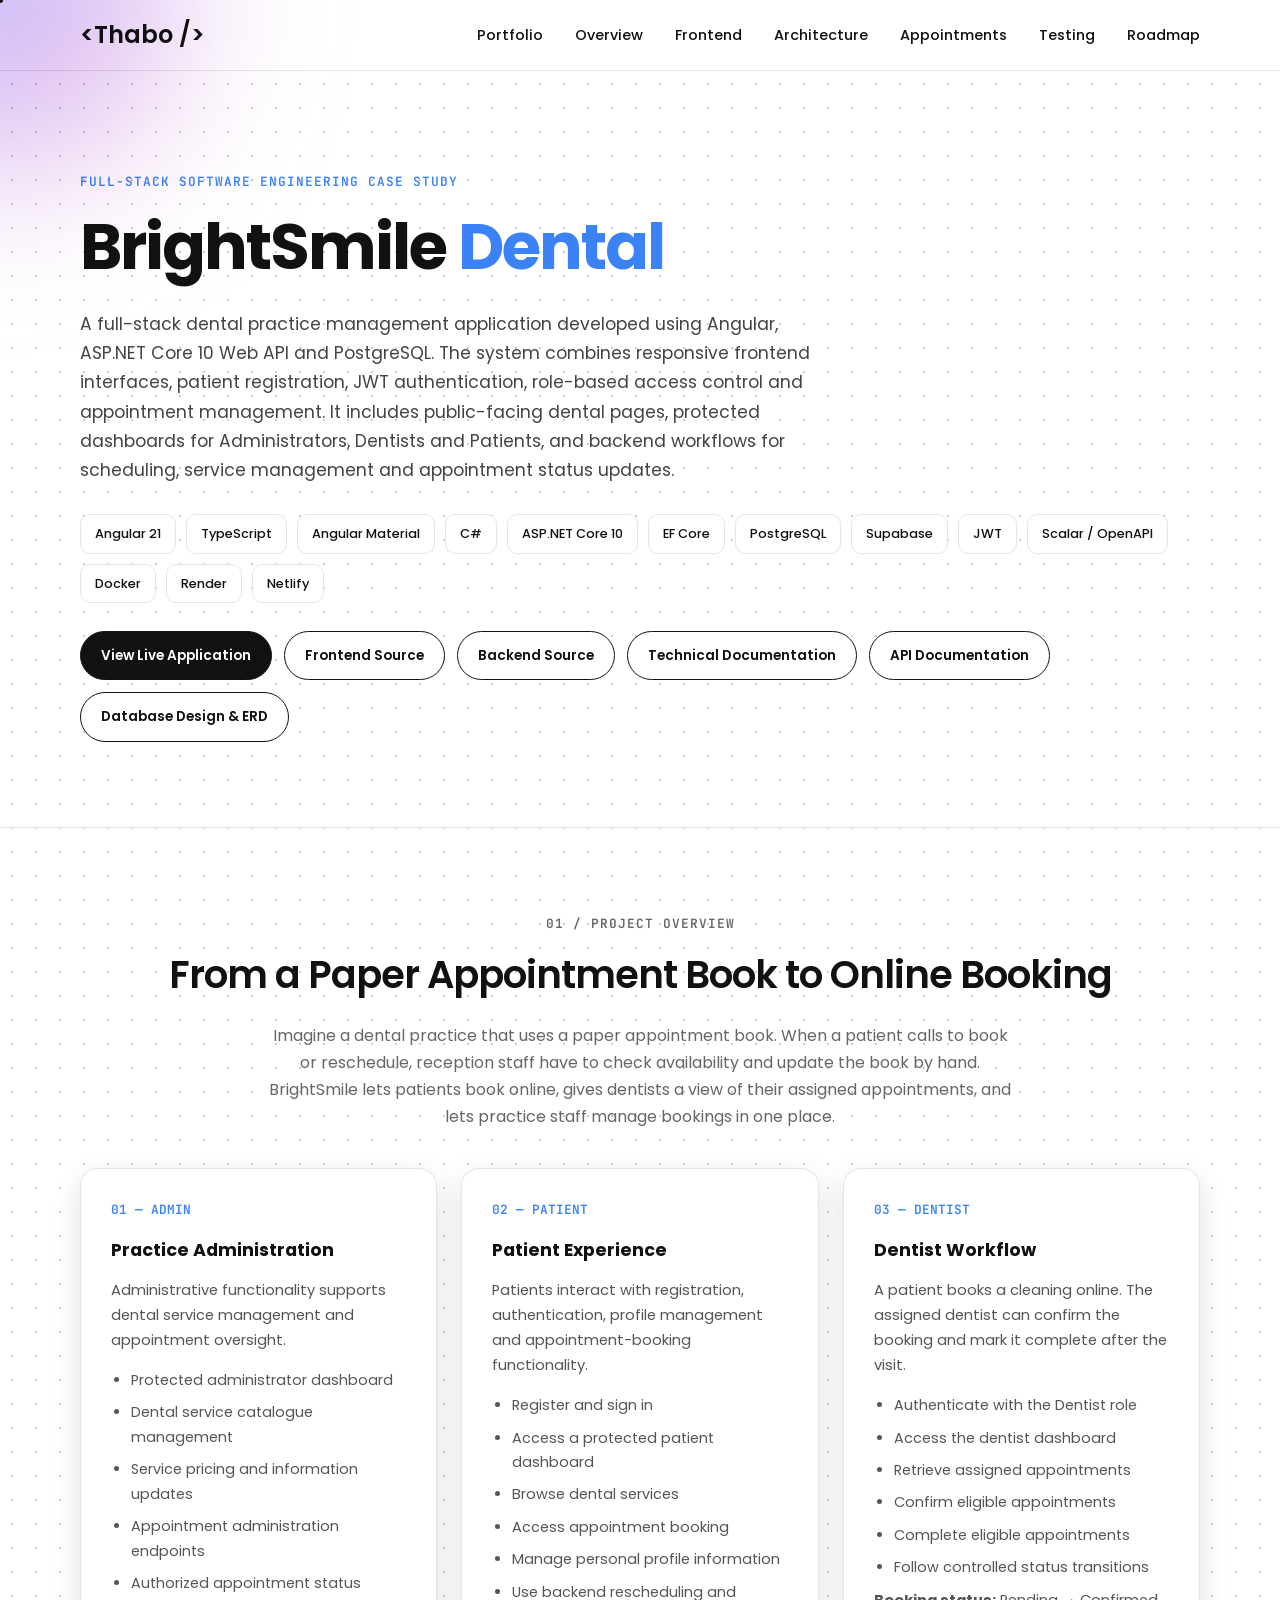
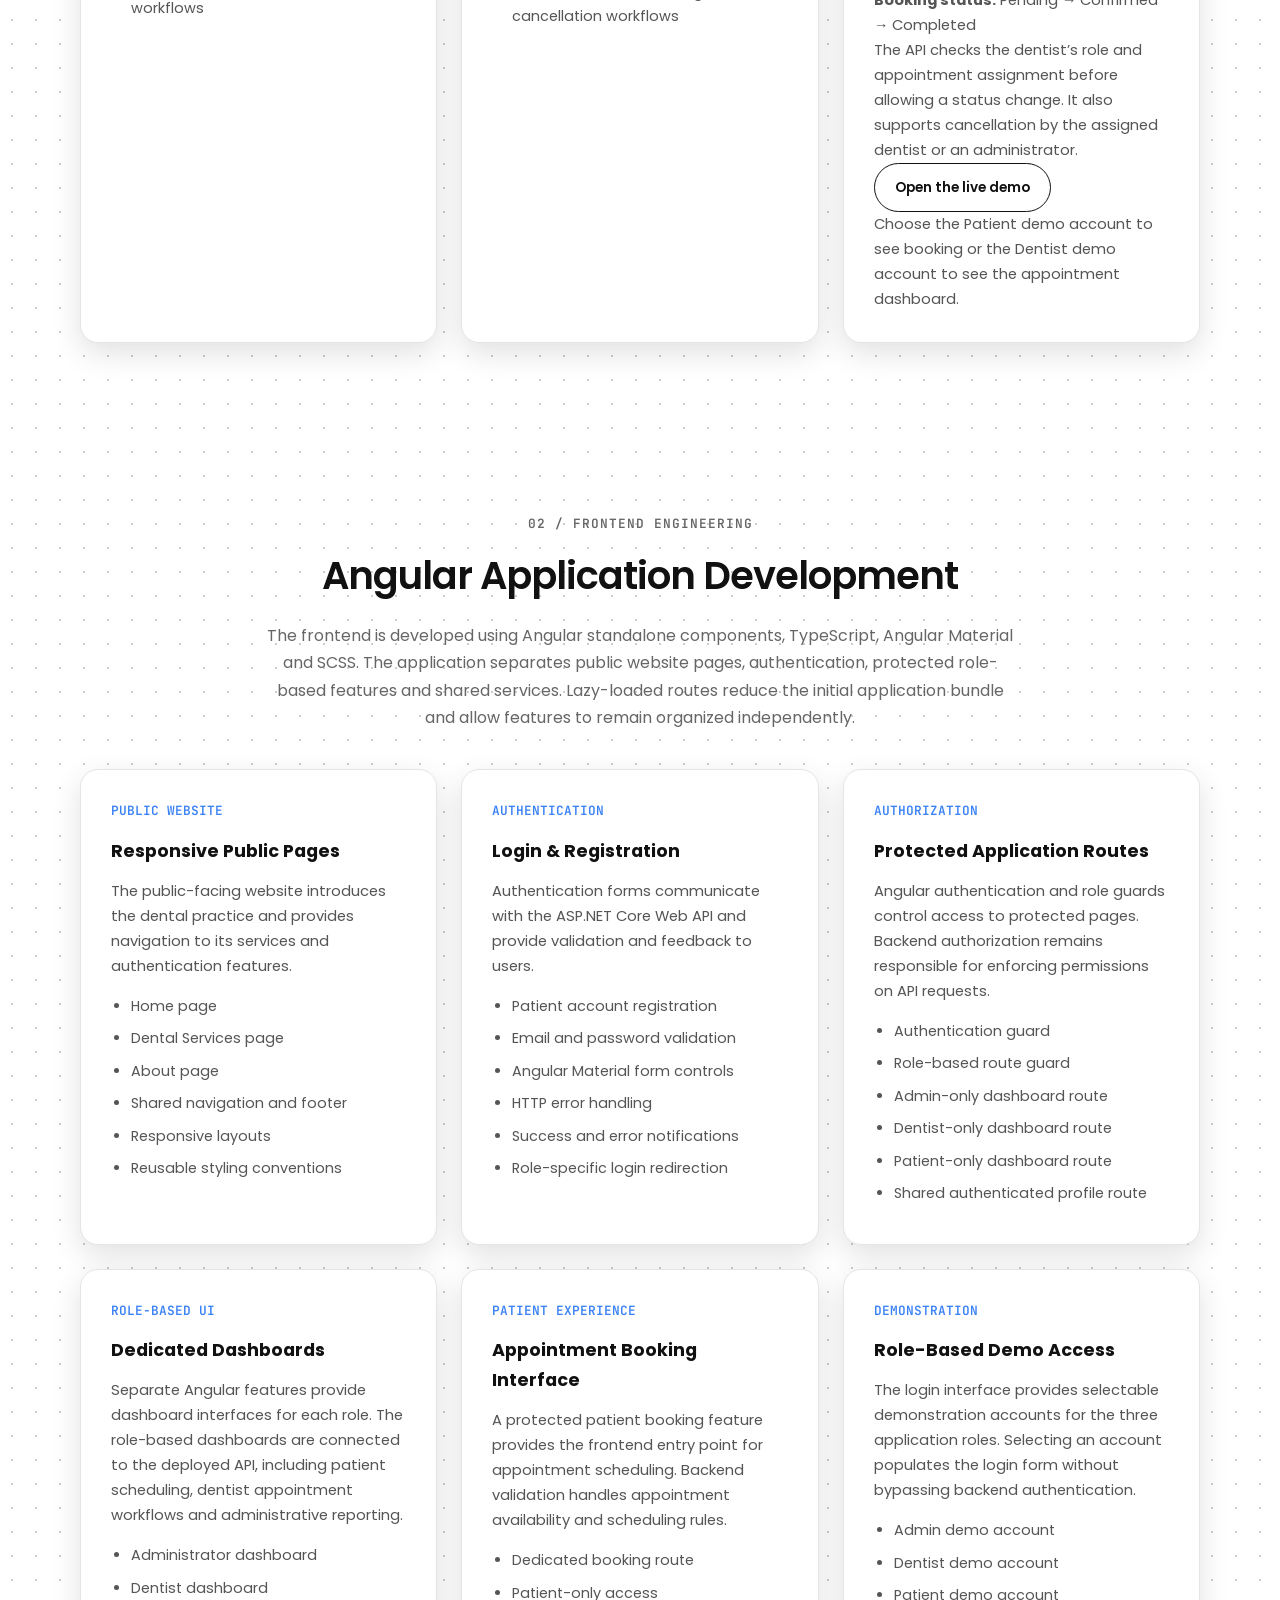
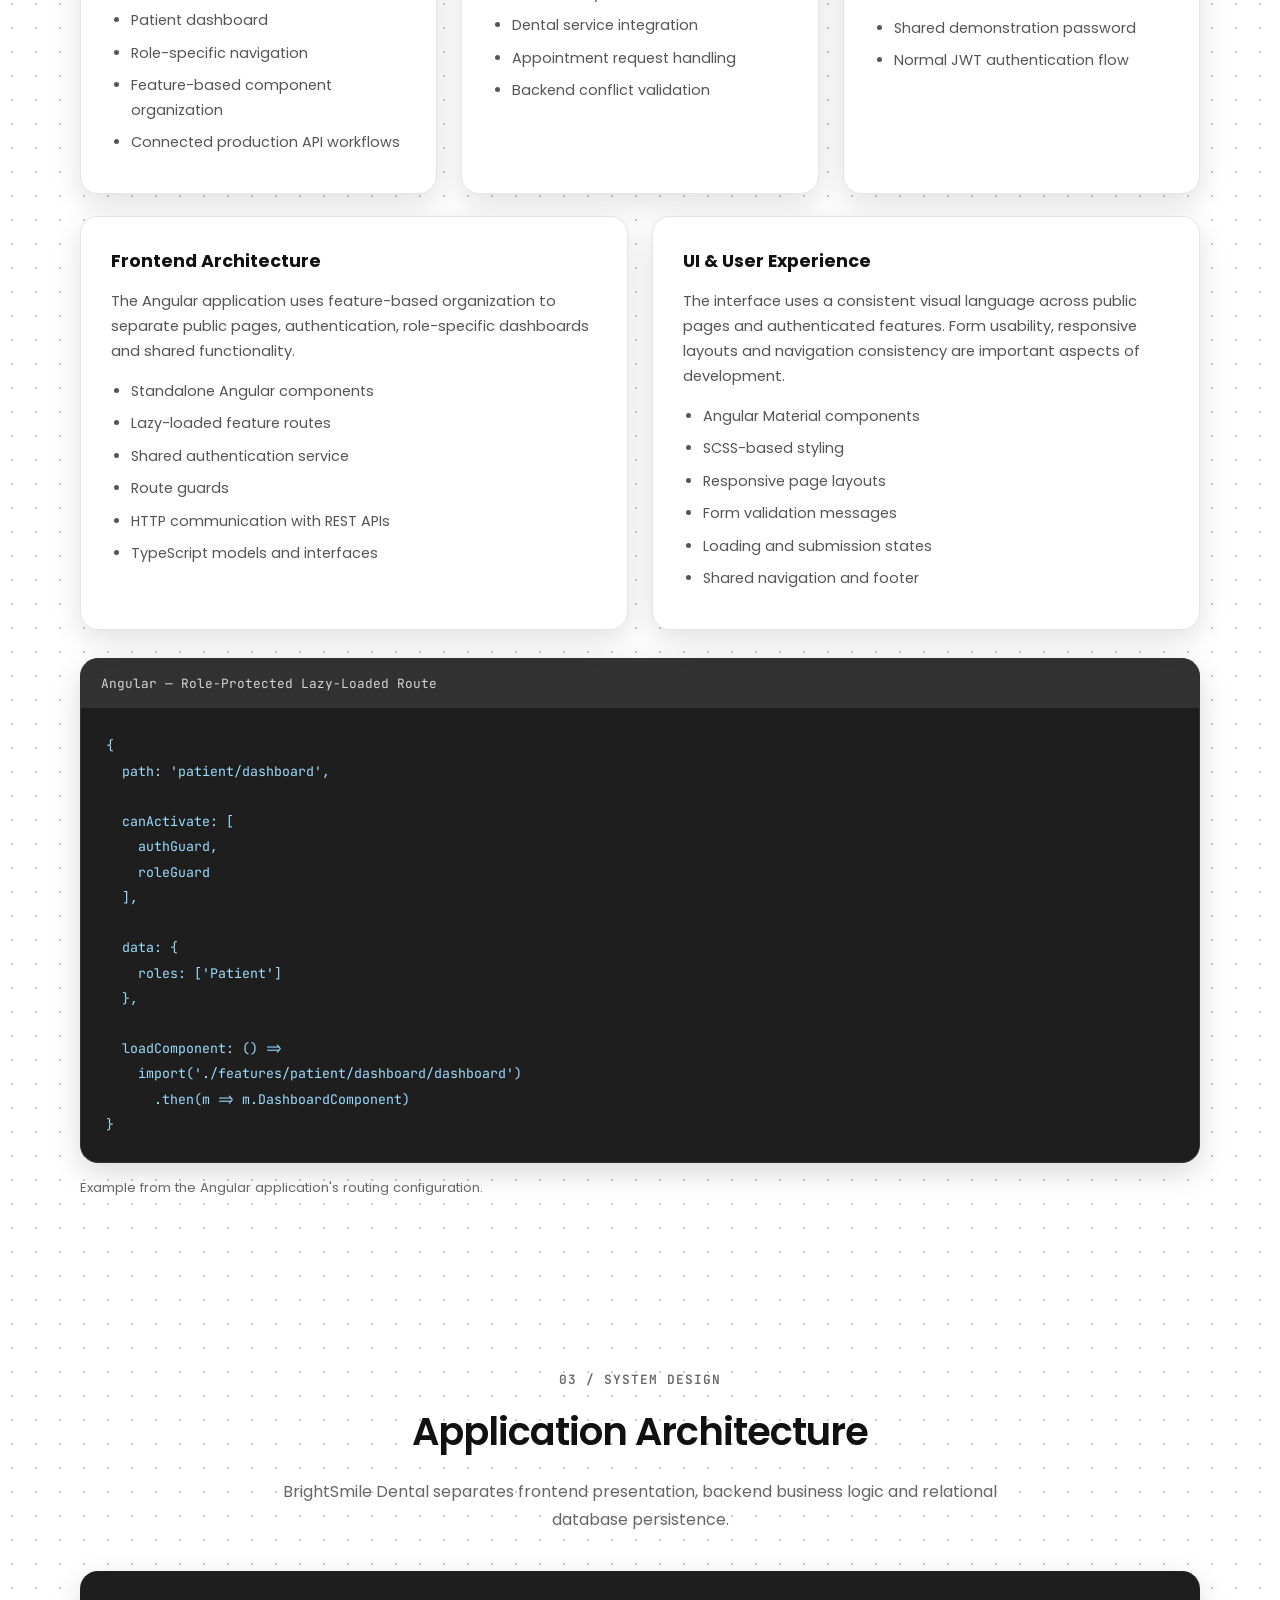
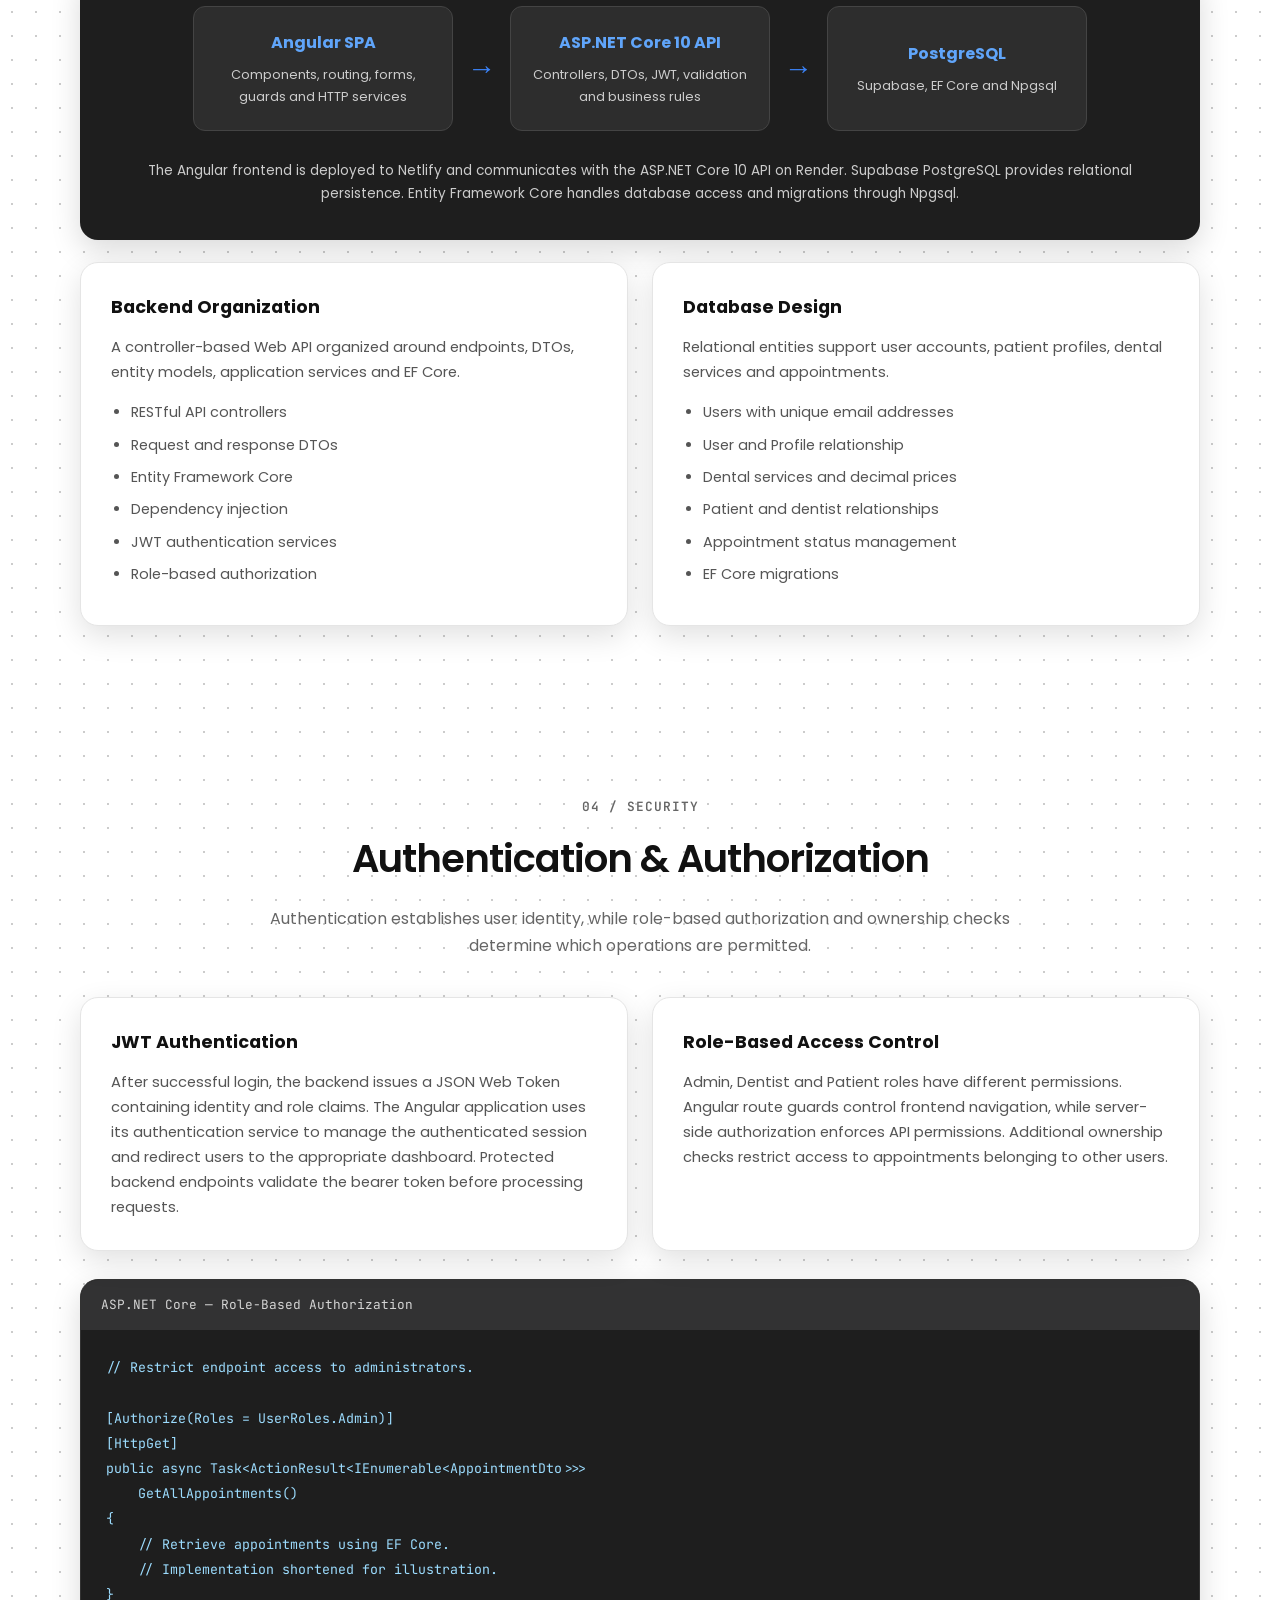
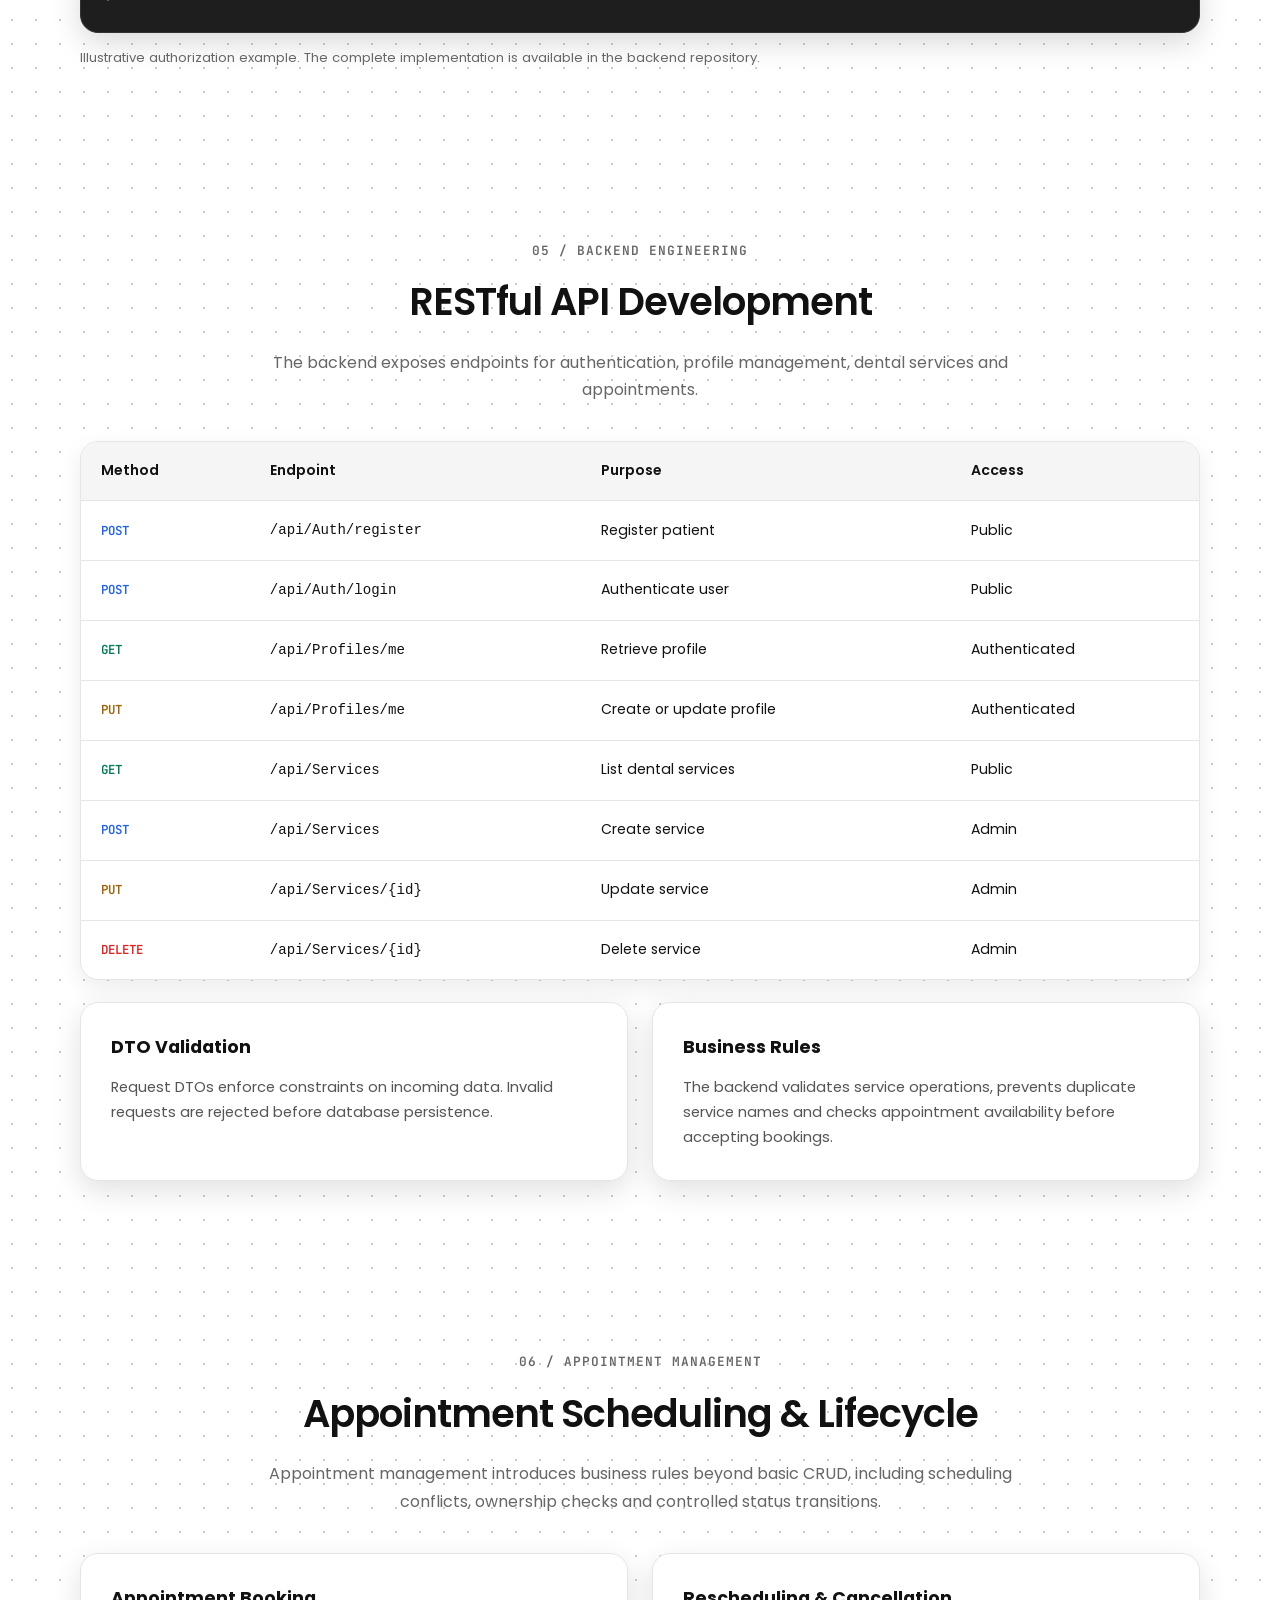
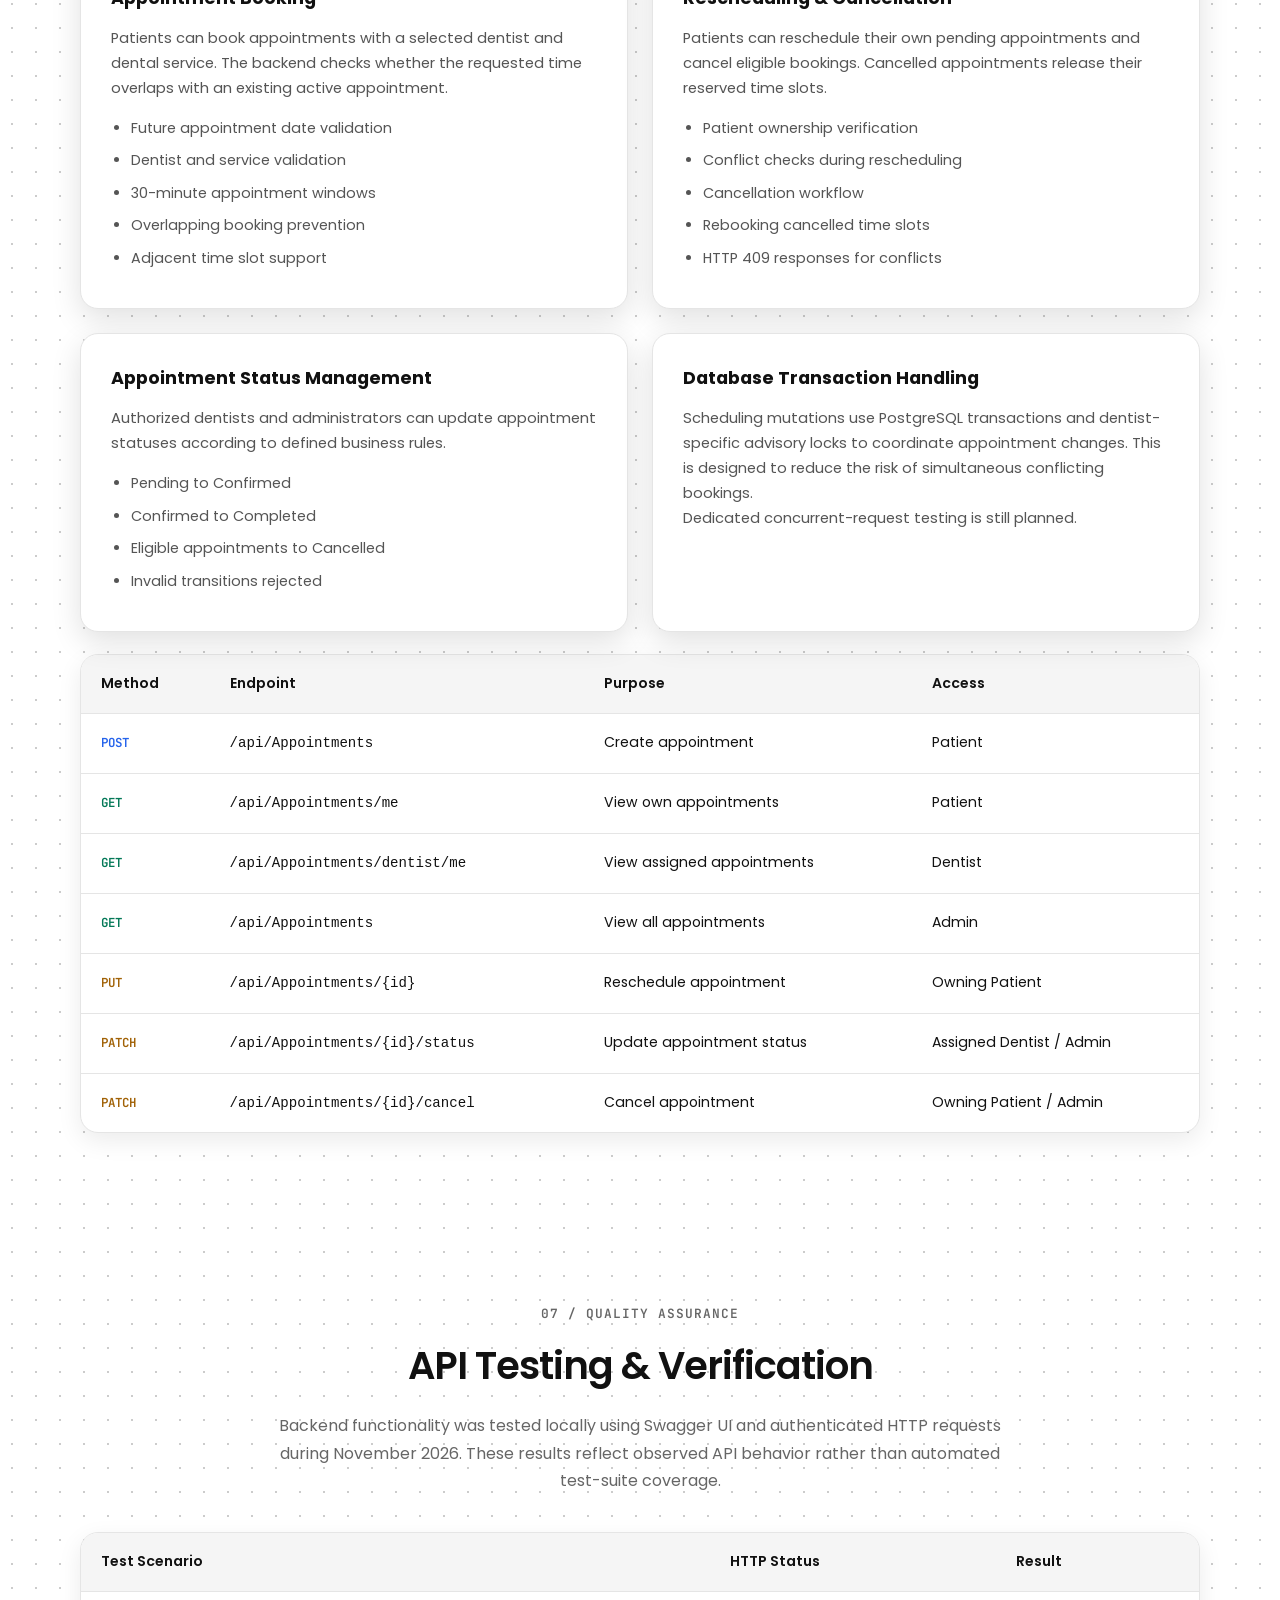
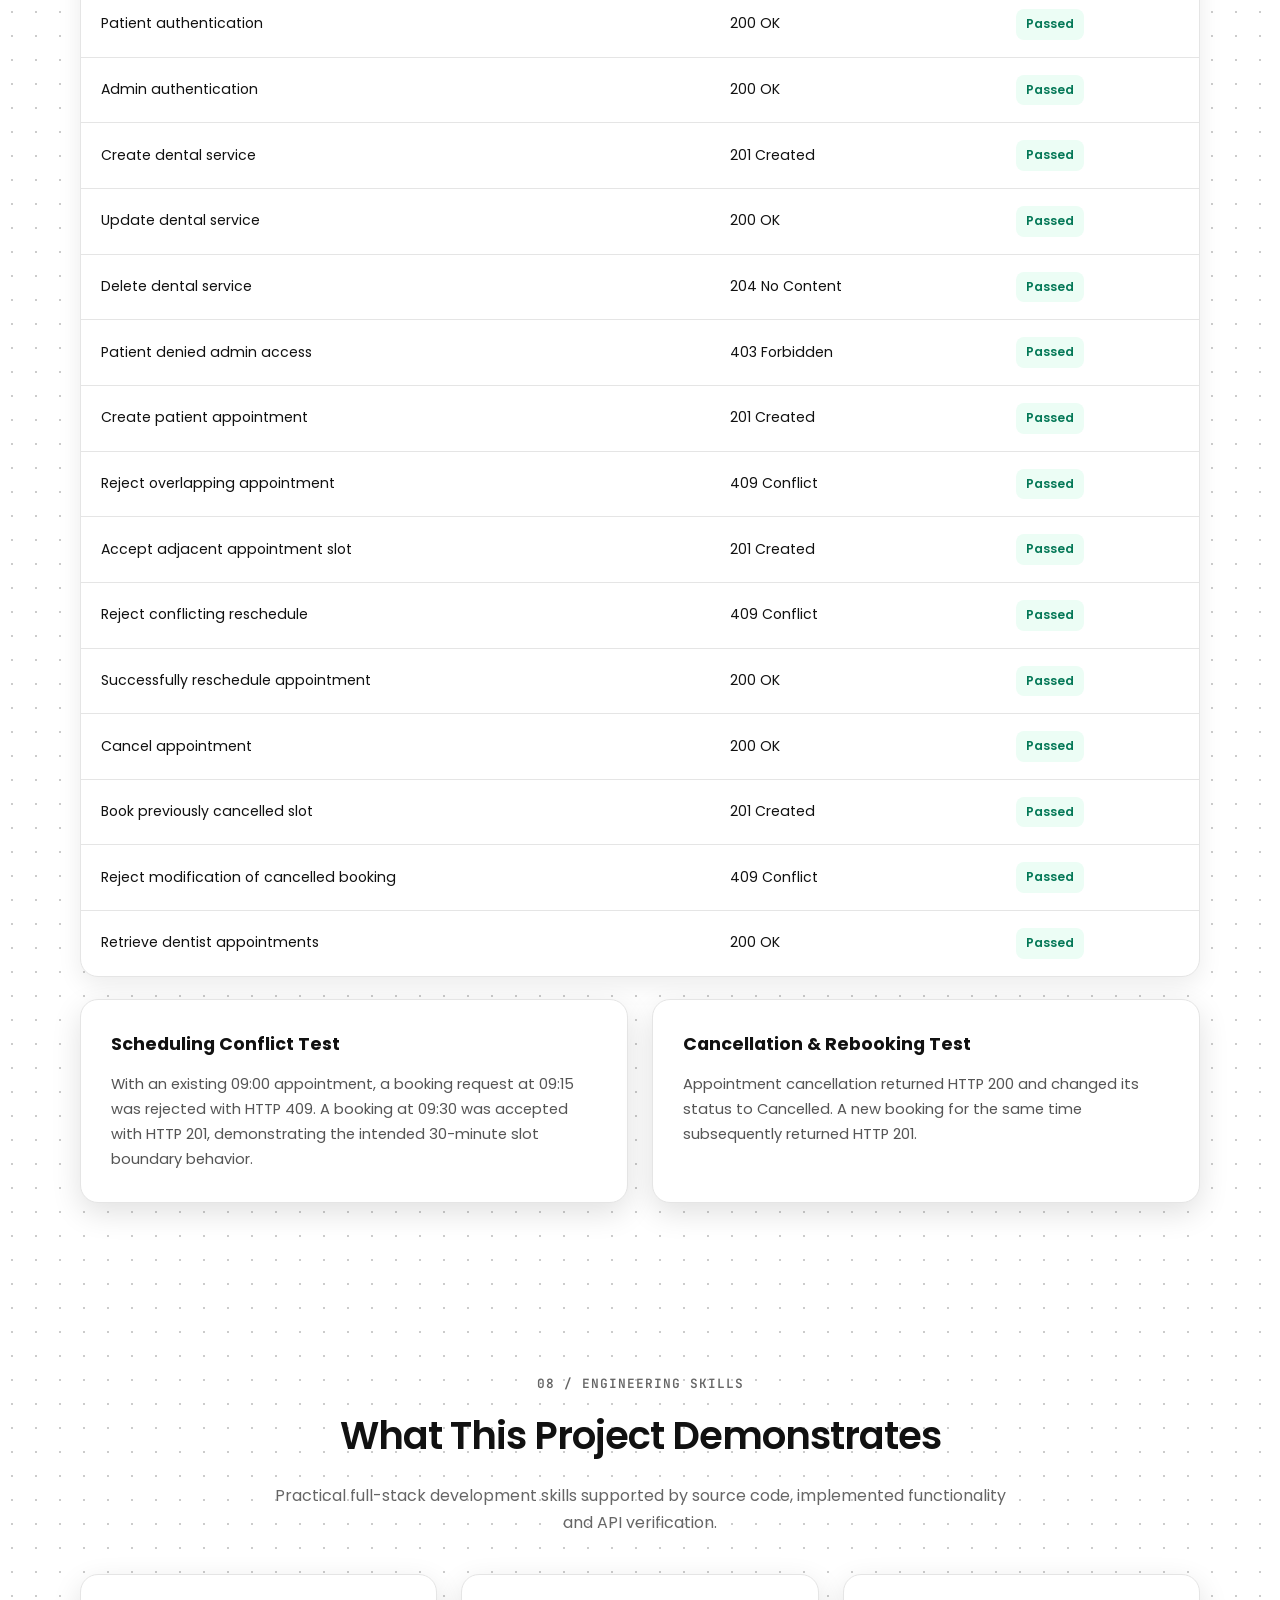
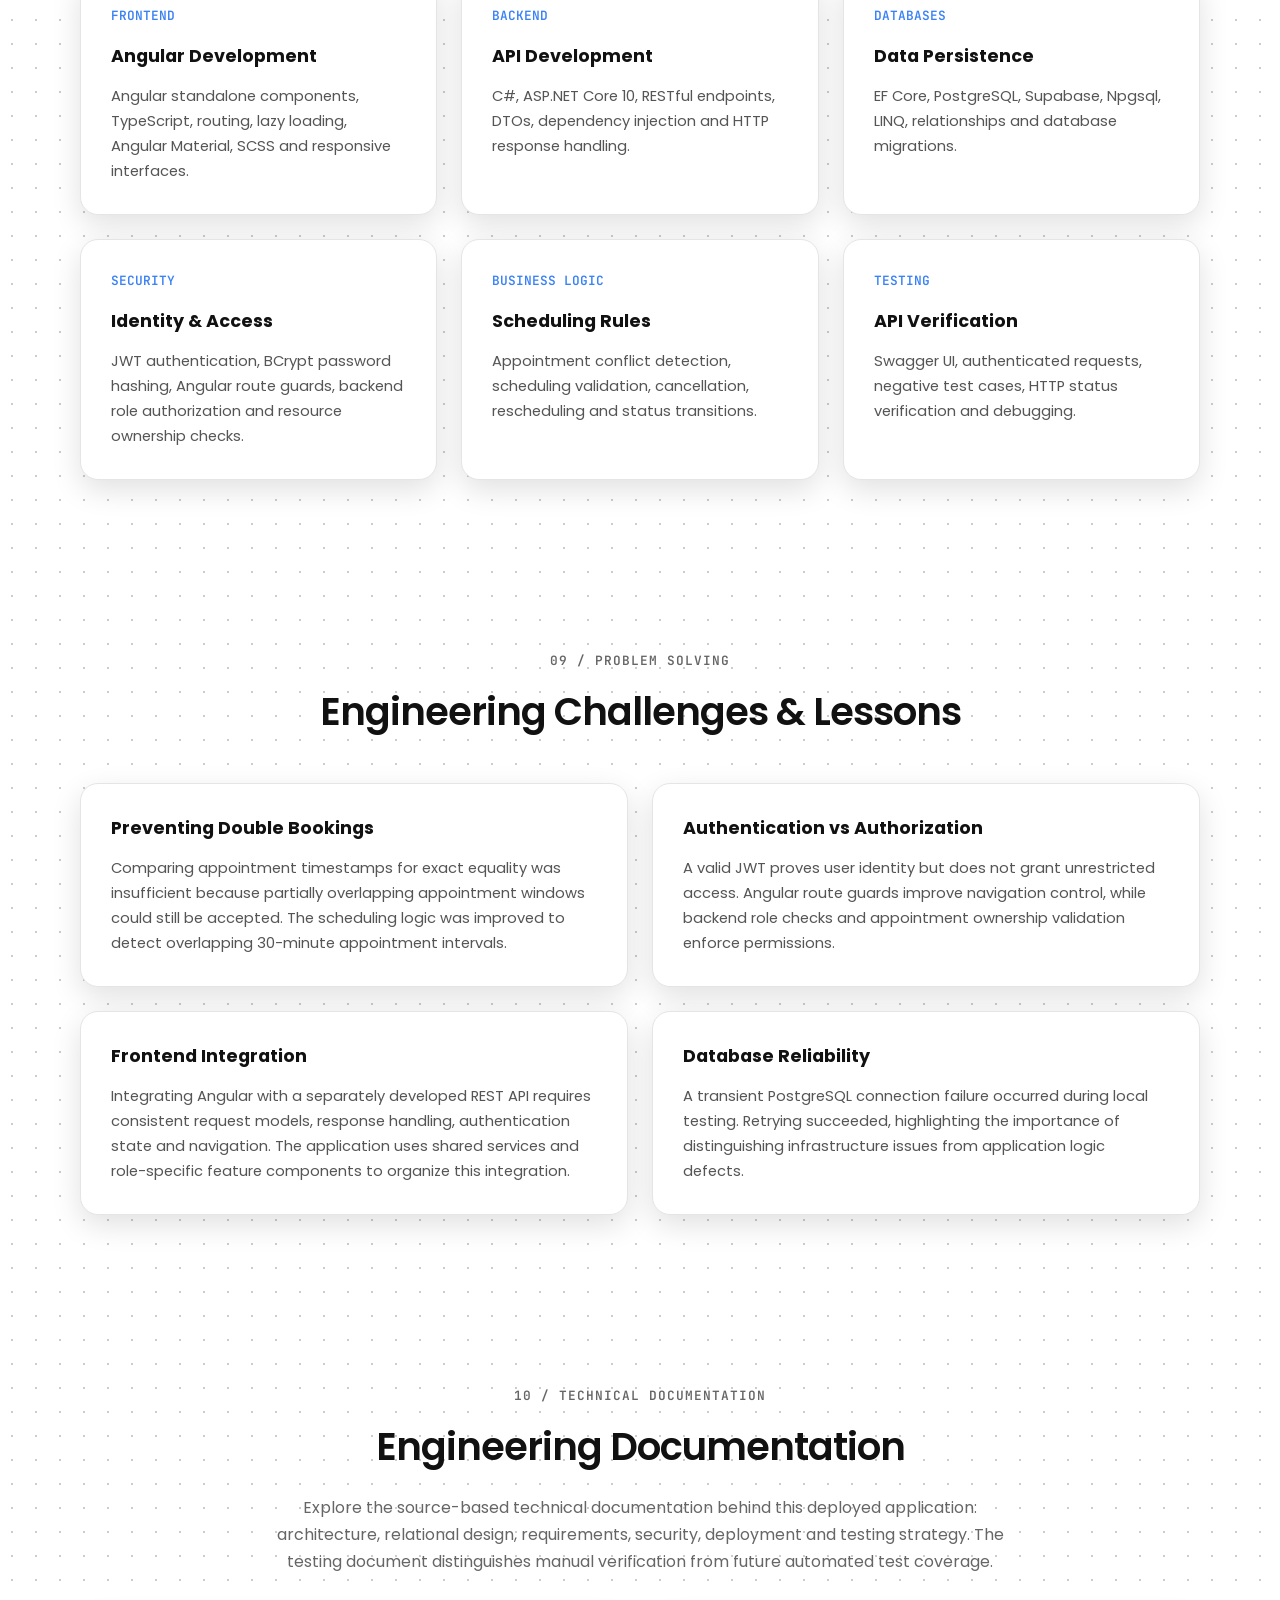
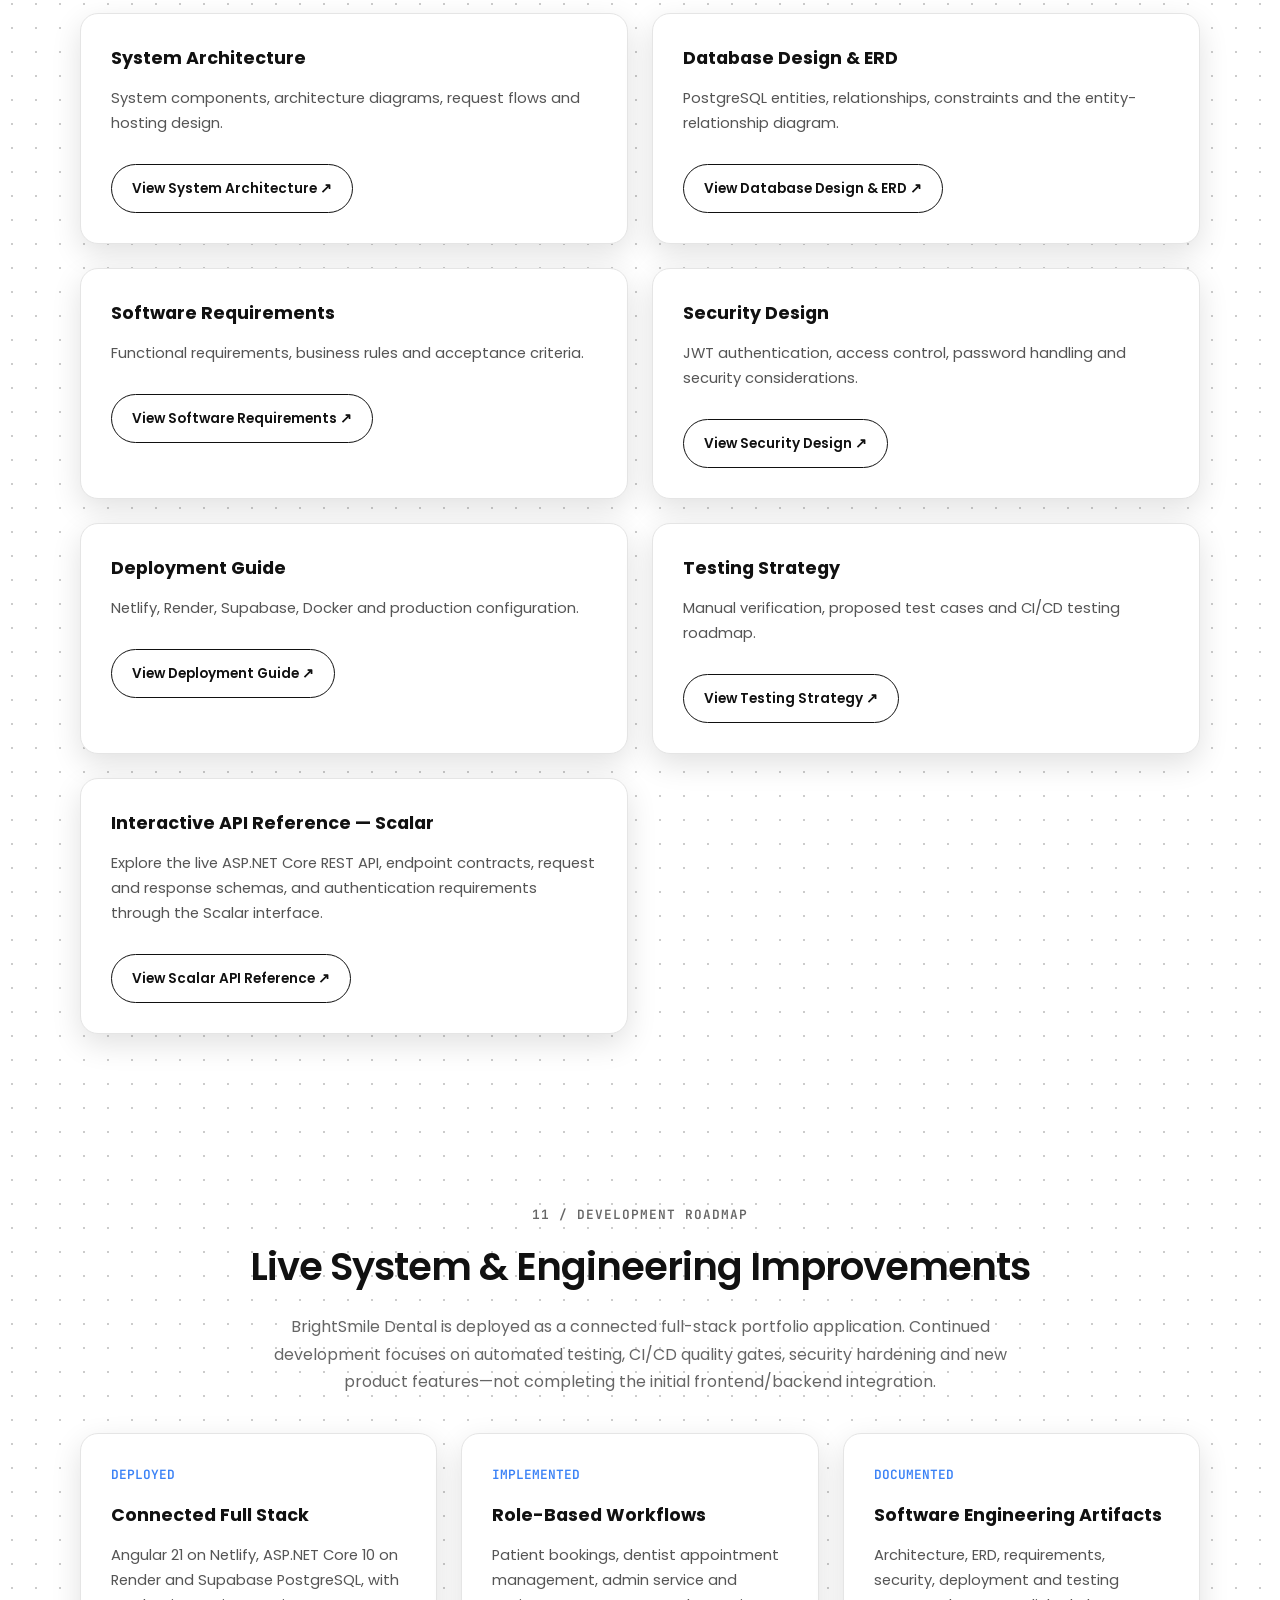
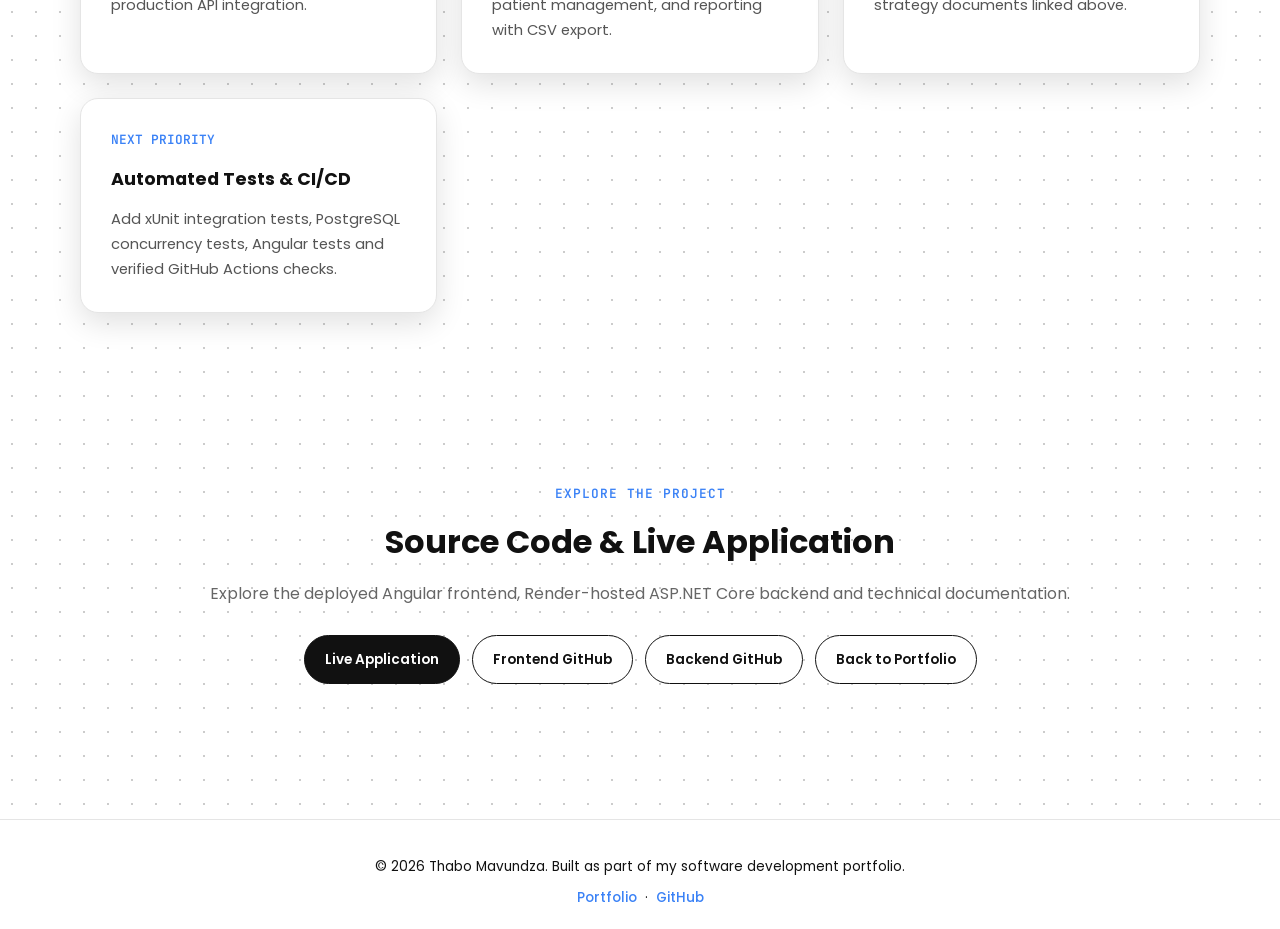
==== commit a3826639: "Connect the case study workflow to supporting evidence" ====
--- a/brightsmile.html
+++ b/brightsmile.html
@@ -213,10 +213,8 @@
             <h3>Dentist Workflow</h3>
 
             <p>
-              When a patient books a cleaning, it starts as pending. The assigned
-              dentist can confirm it and mark it complete after the visit. The
-              API also lets the assigned dentist or an administrator cancel an
-              active appointment.
+              A patient books a cleaning online. The assigned dentist can confirm
+              the booking and mark it complete after the visit.
             </p>
 
             <ul>
@@ -228,6 +226,11 @@
               <li>Follow controlled status transitions</li>
             </ul>
 
+            <p><strong>Booking status:</strong> Pending → Confirmed → Completed</p>
+            <p>The API checks the dentist’s role and appointment assignment before allowing a status change. It also supports cancellation by the assigned dentist or an administrator.</p>
+            <p><a class="btn btn-outline" href="https://brightsmiledentalfrontend.netlify.app/login">Open the live demo</a></p>
+            <p>Choose the Patient demo account to see booking or the Dentist demo account to see the appointment dashboard.</p>
+
           </article>
 
         </div>
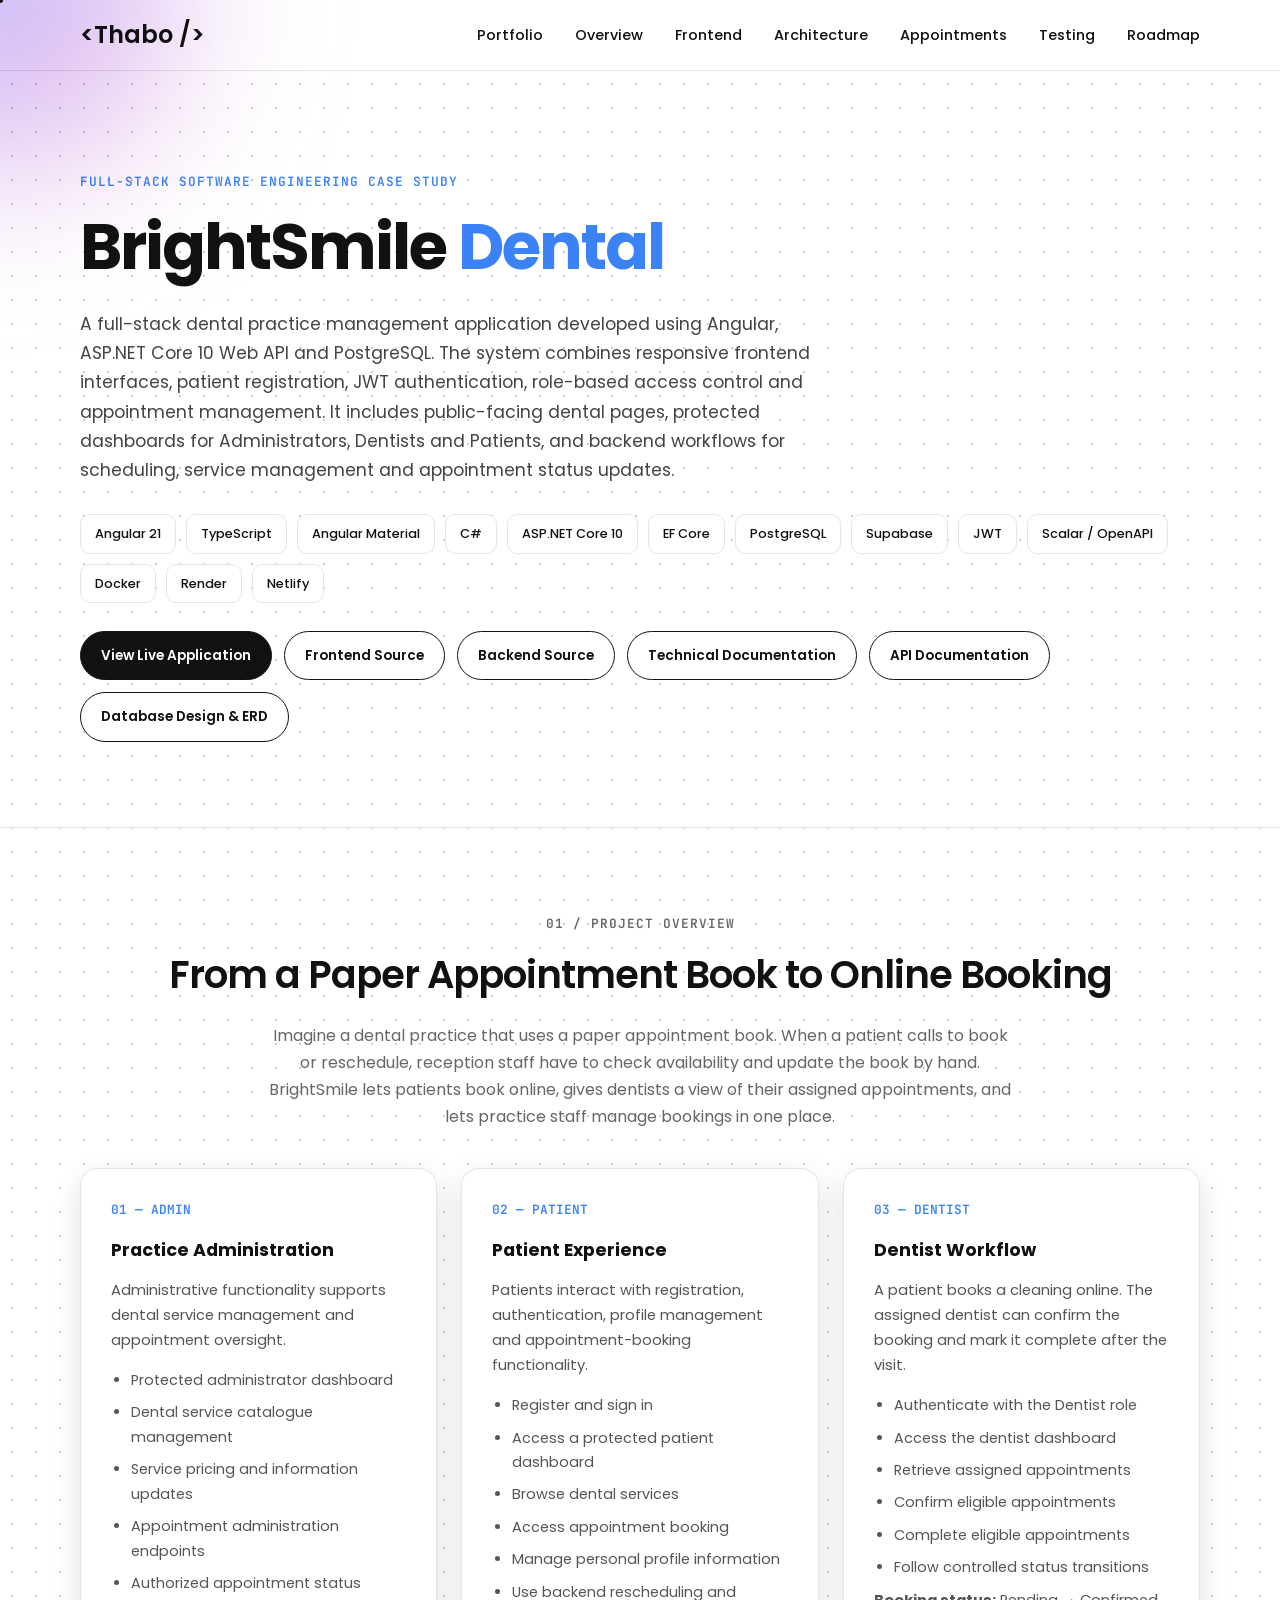
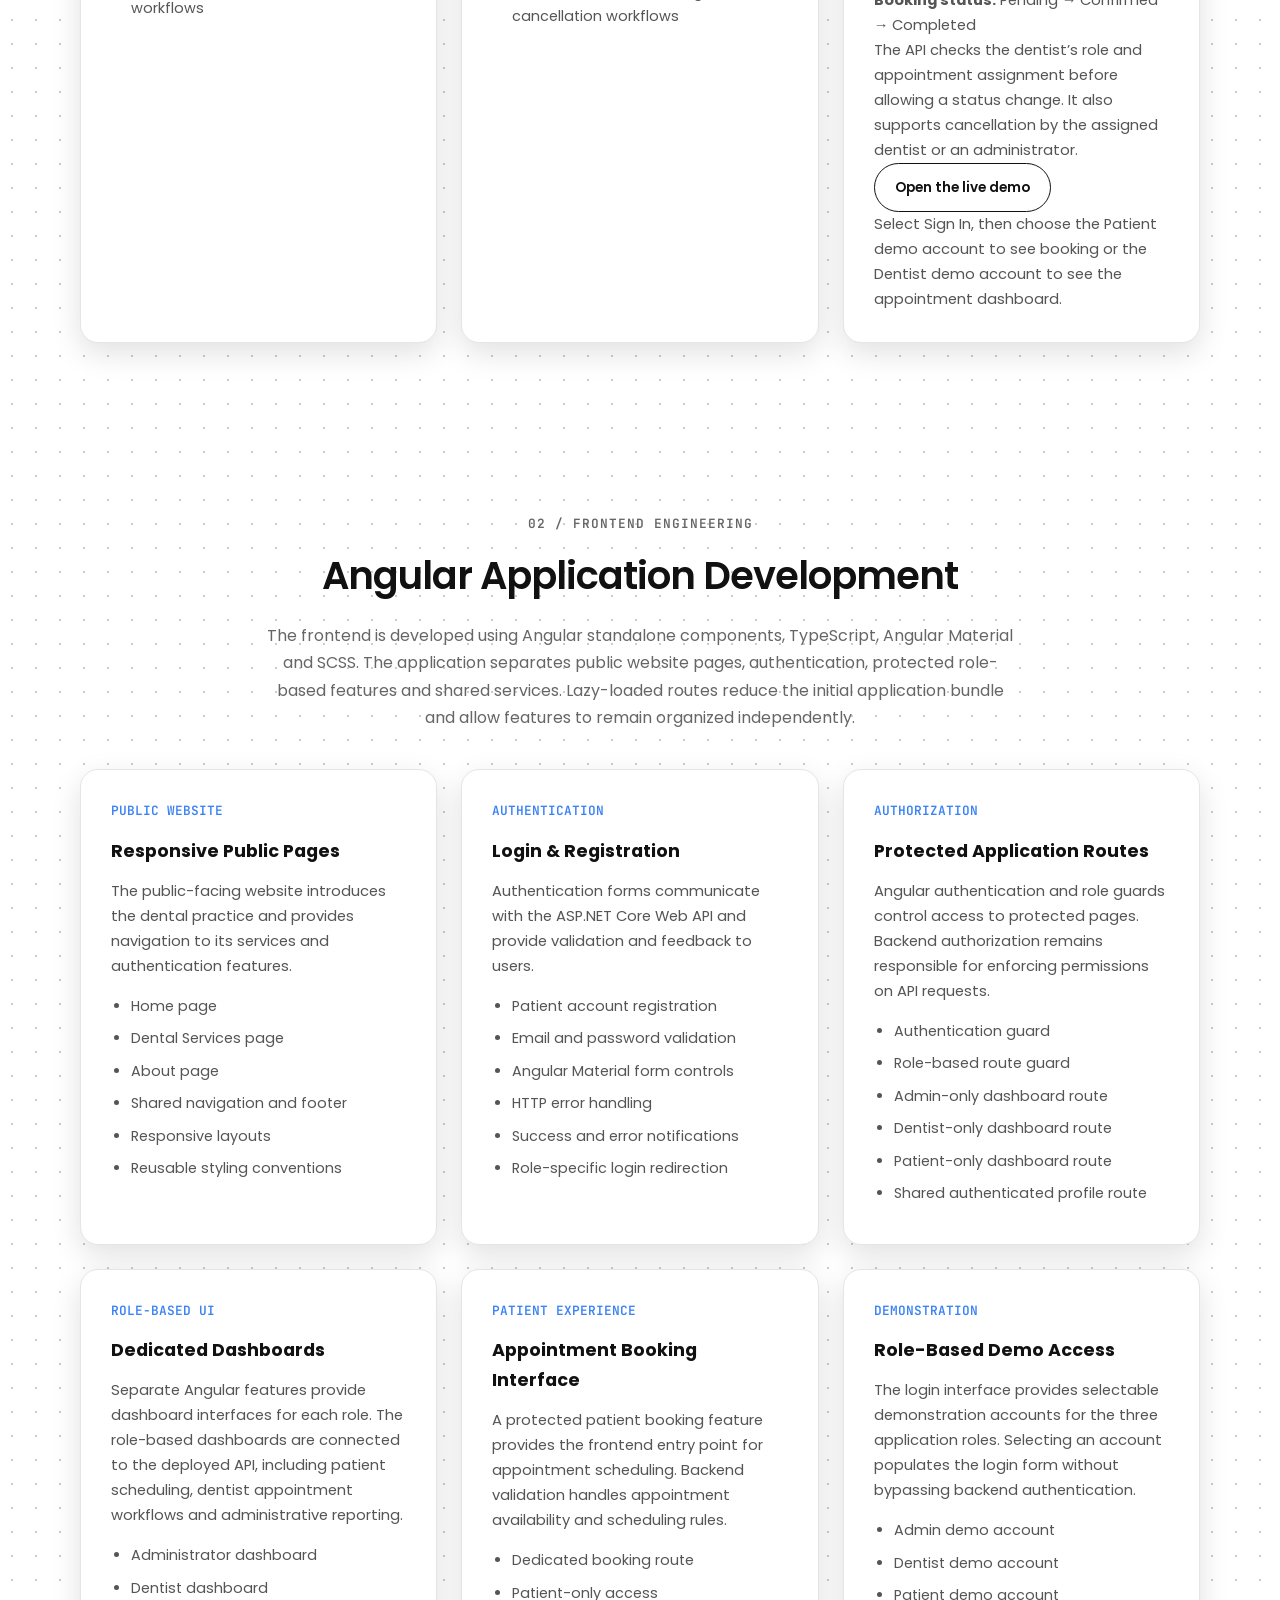
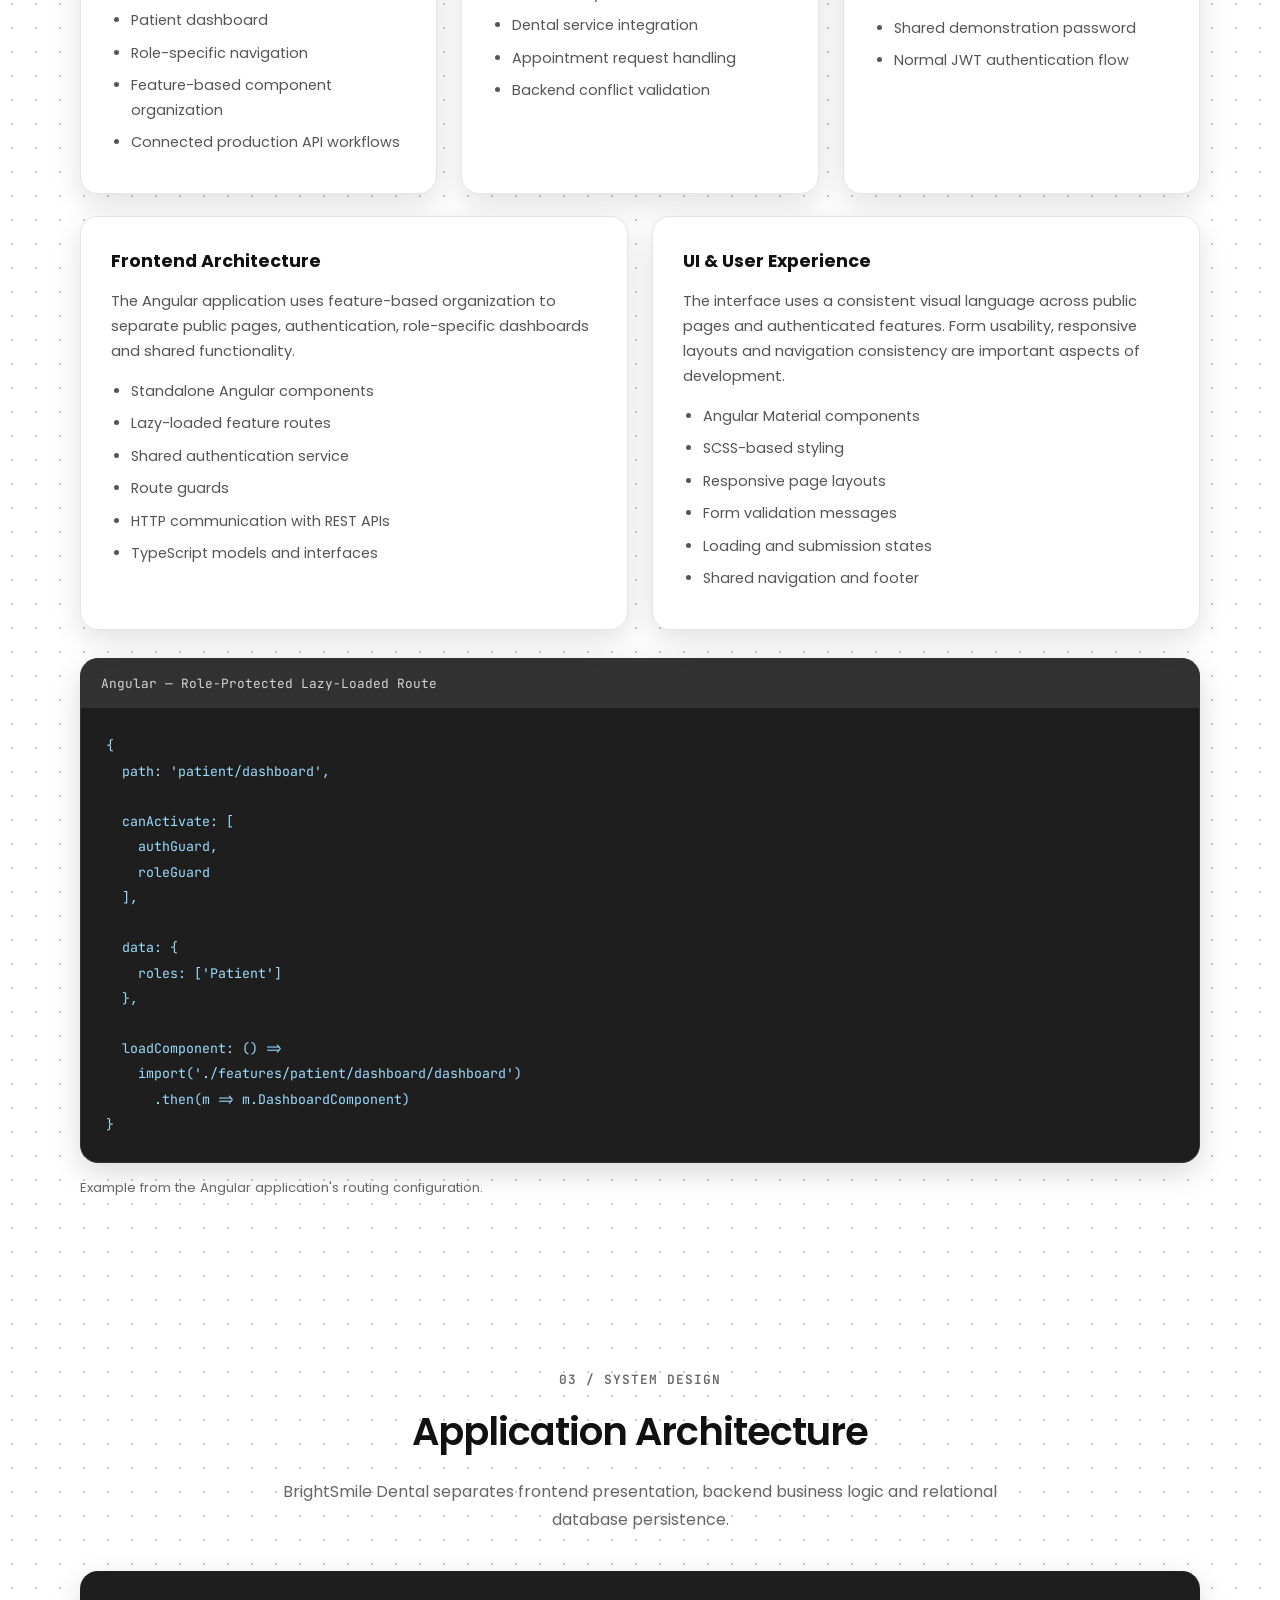
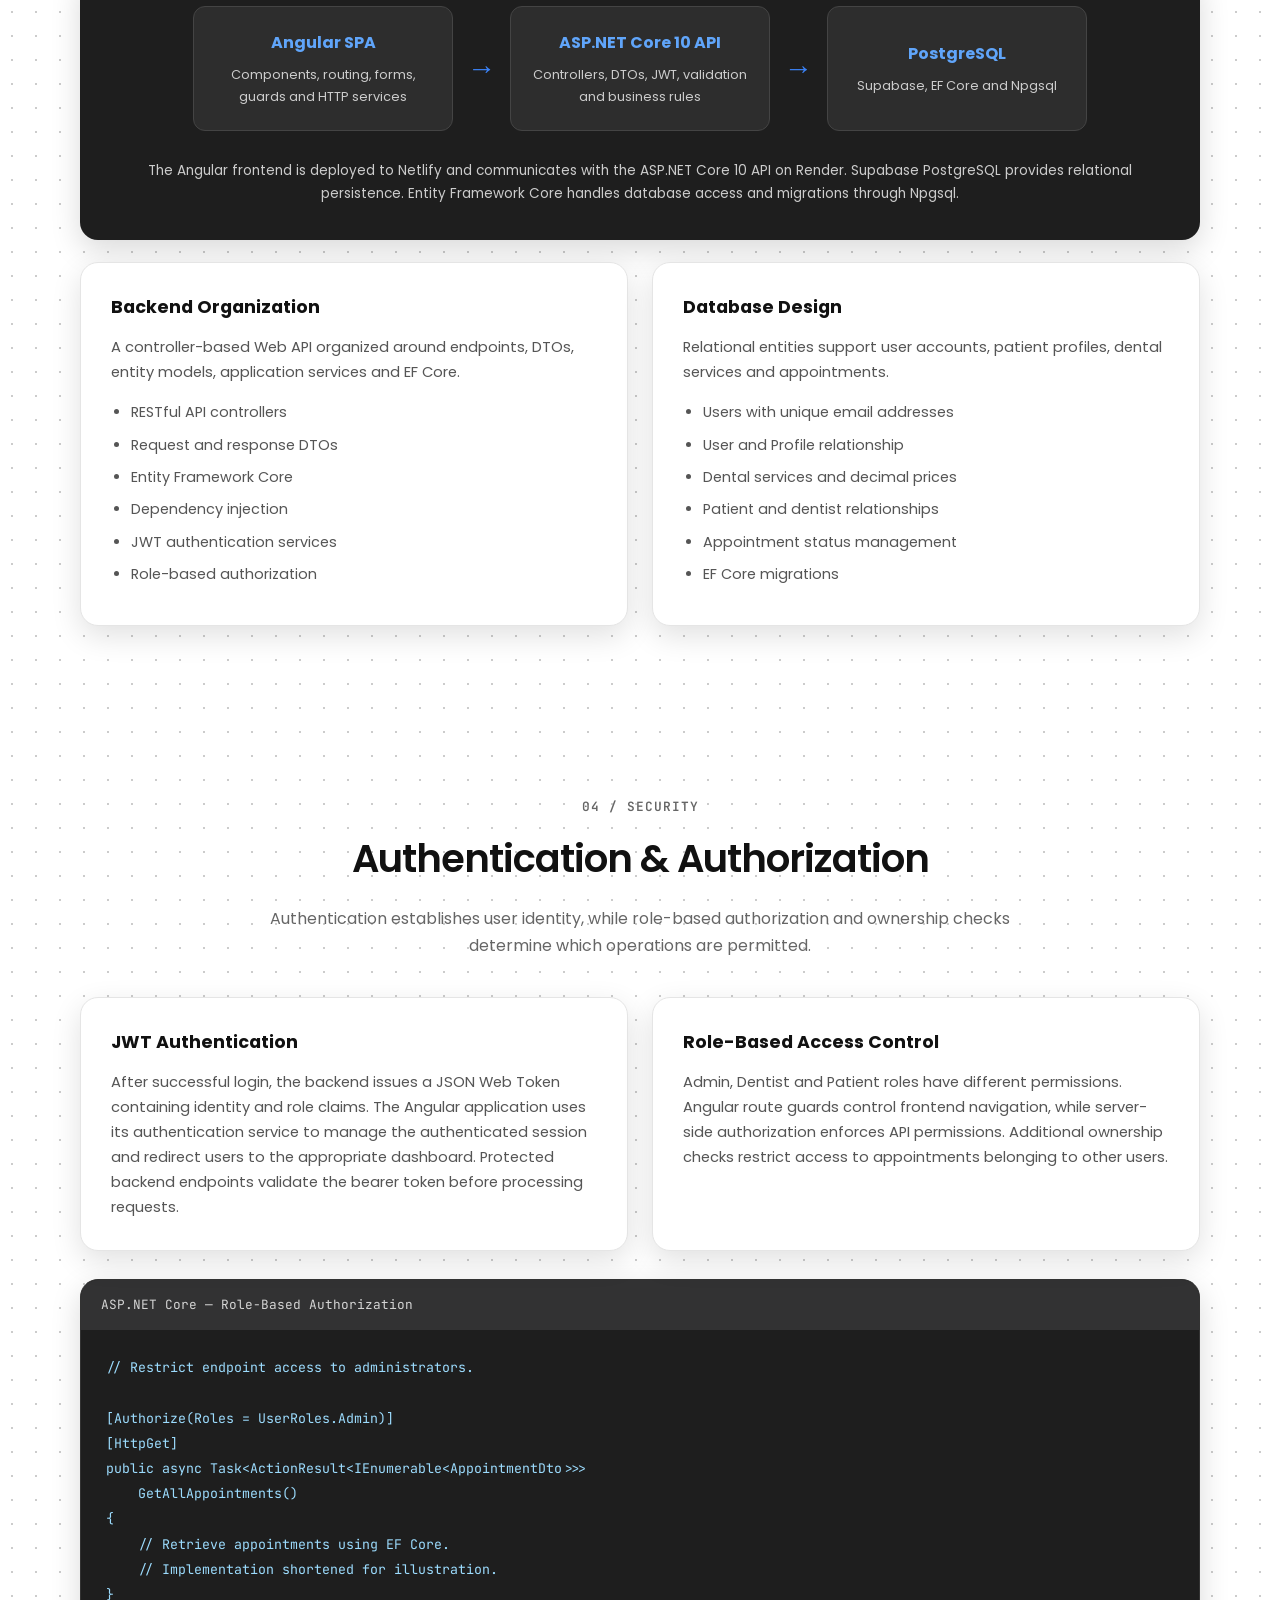
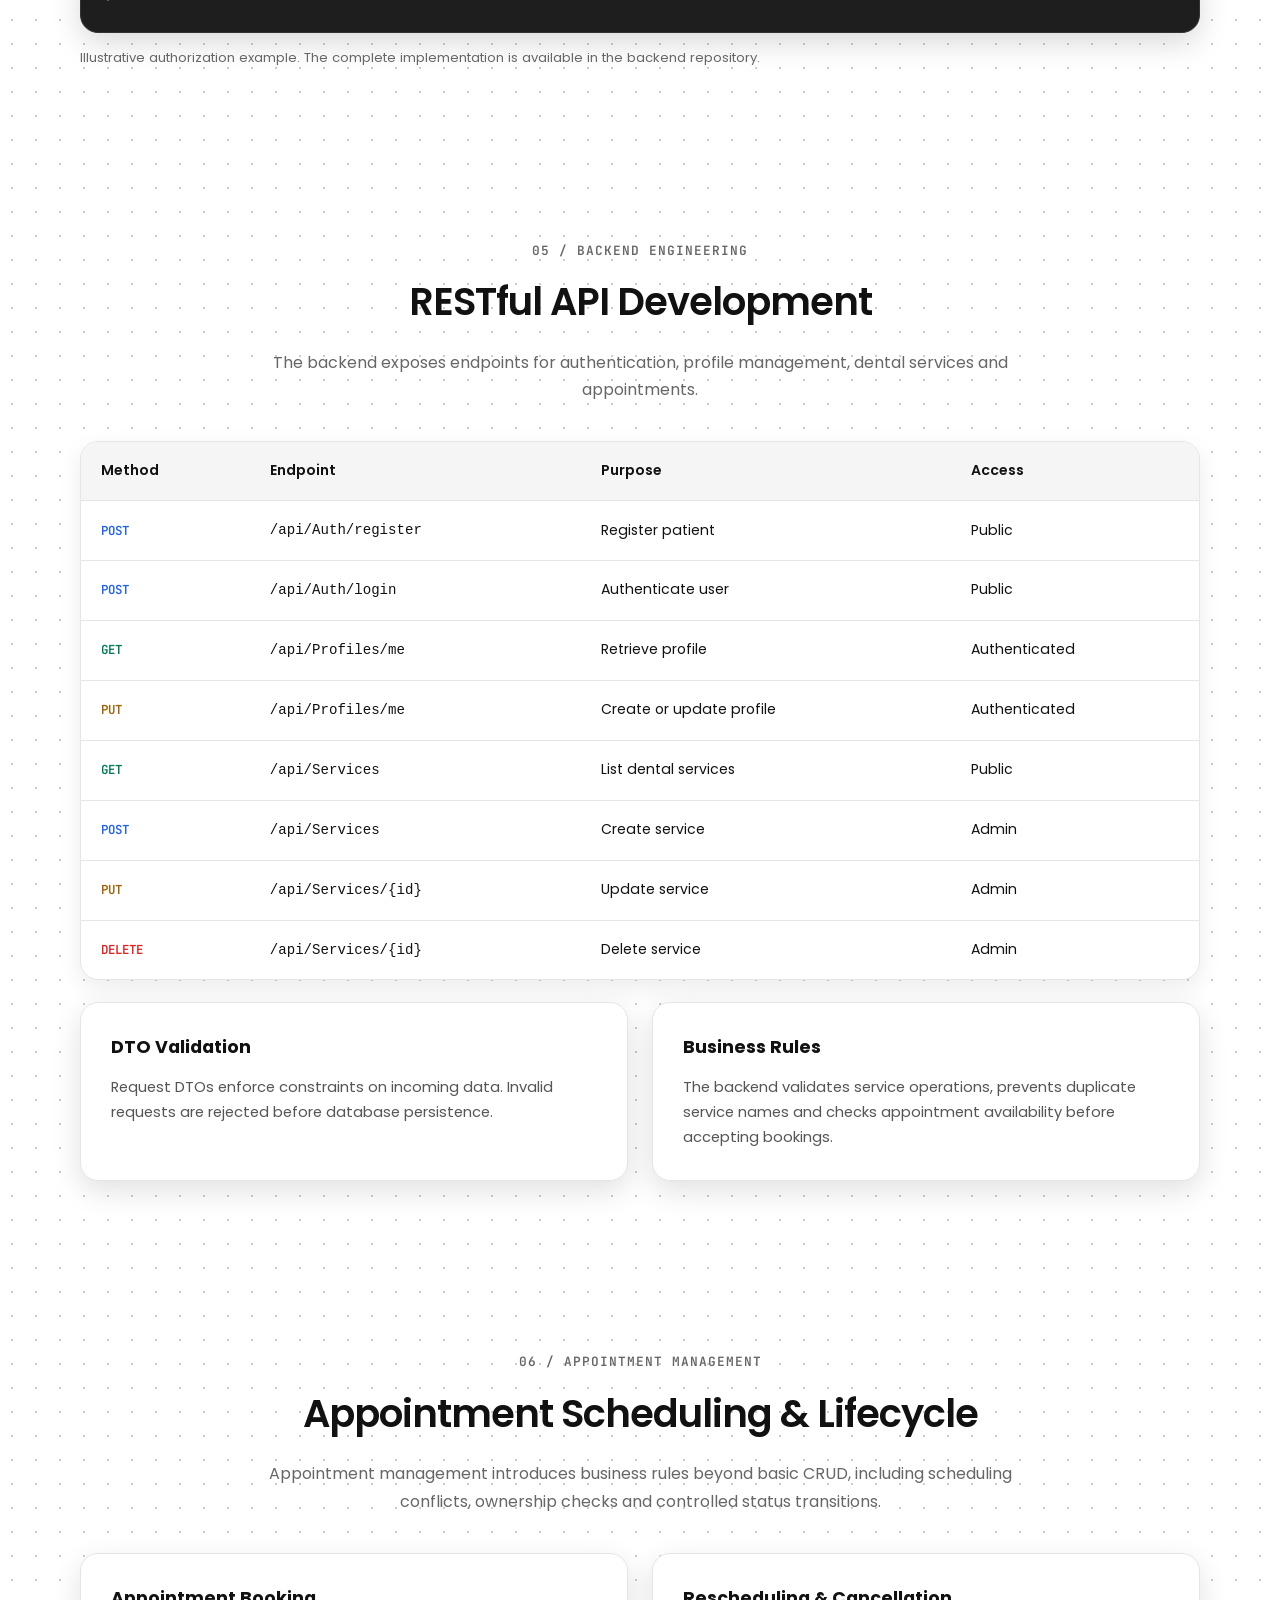
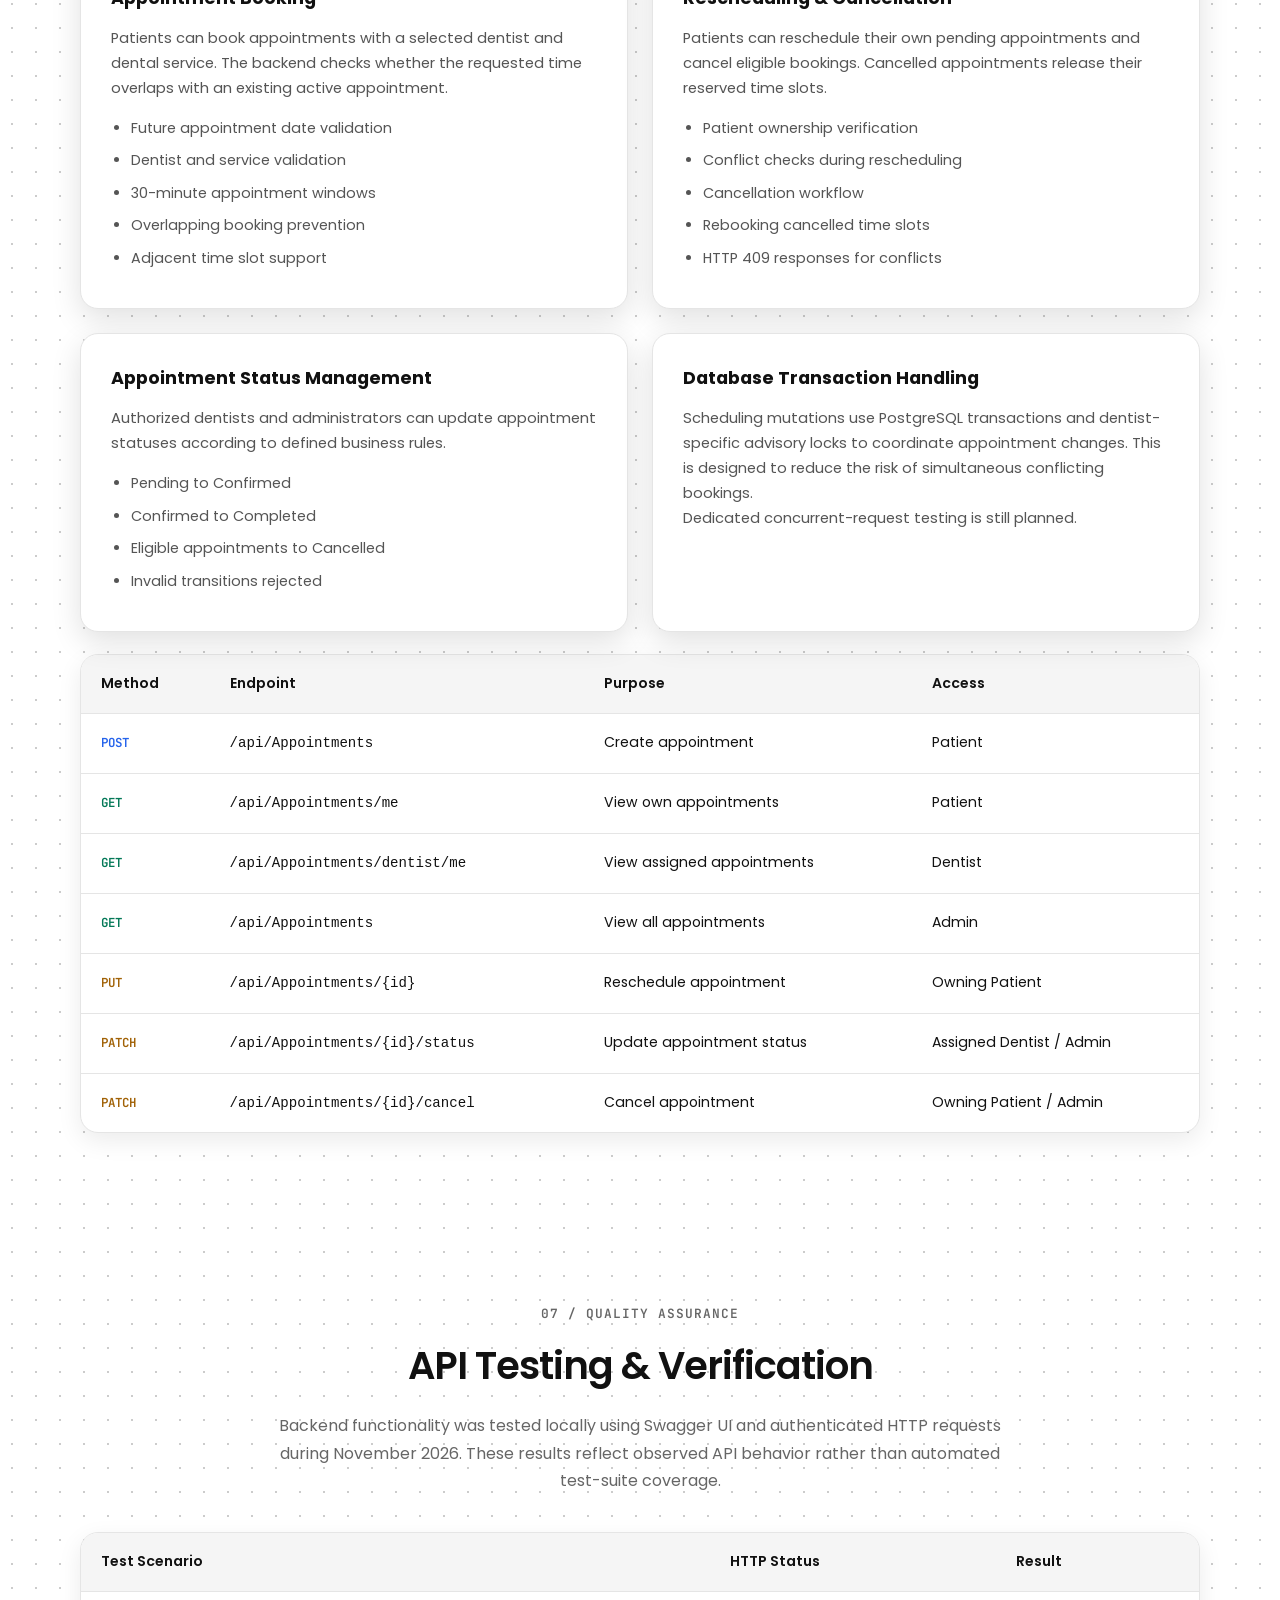
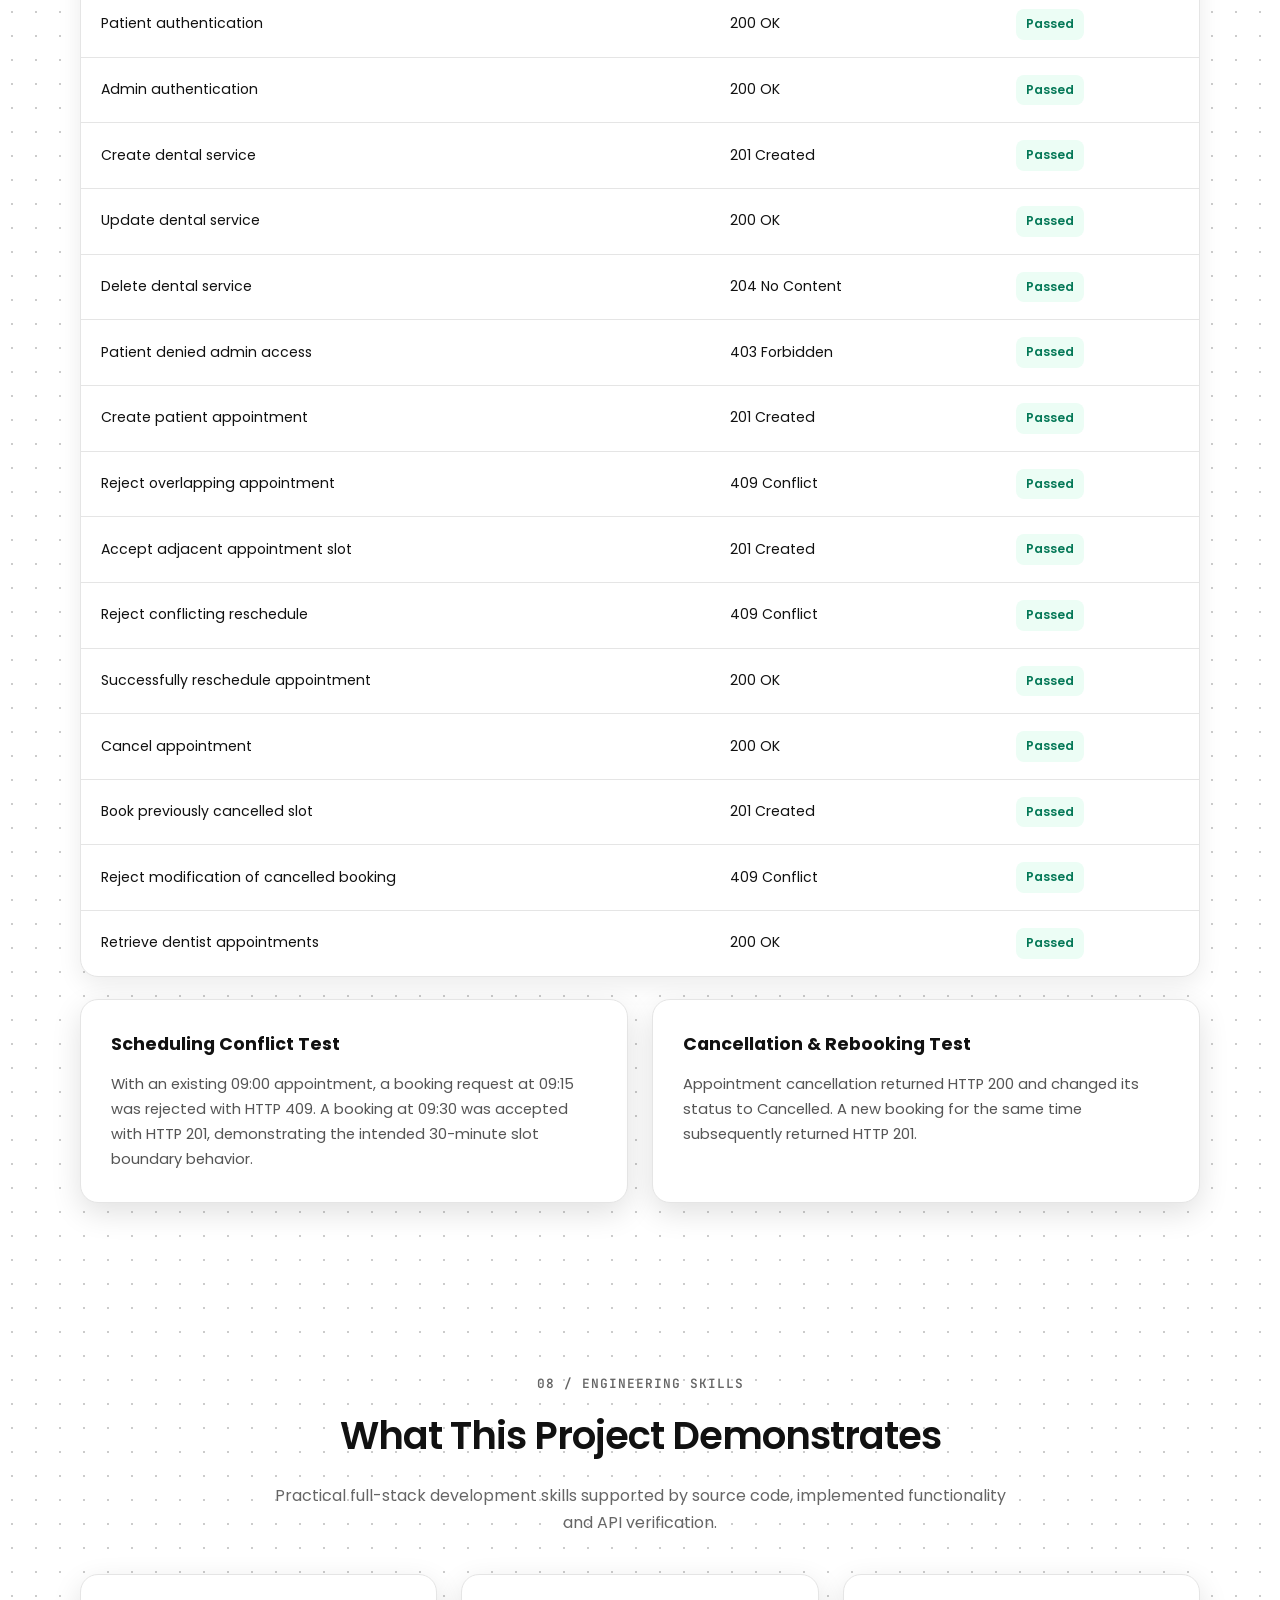
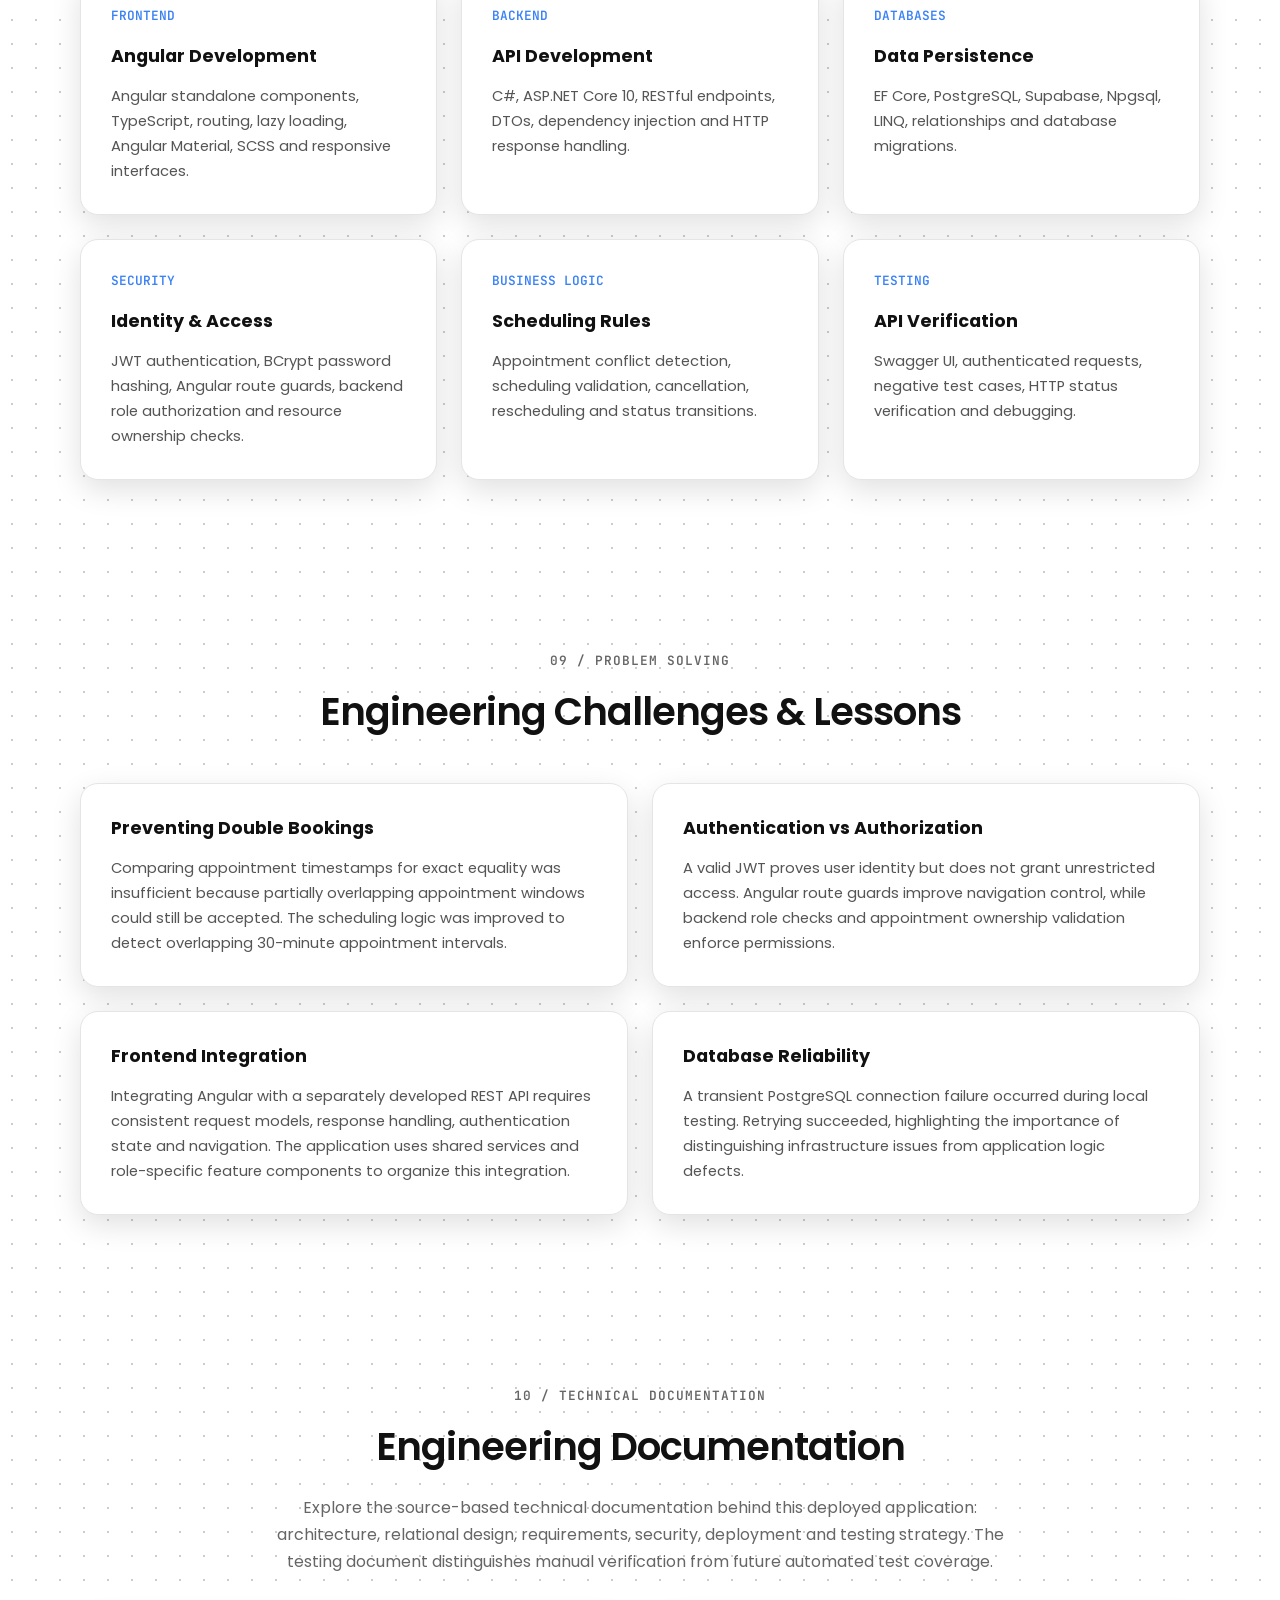
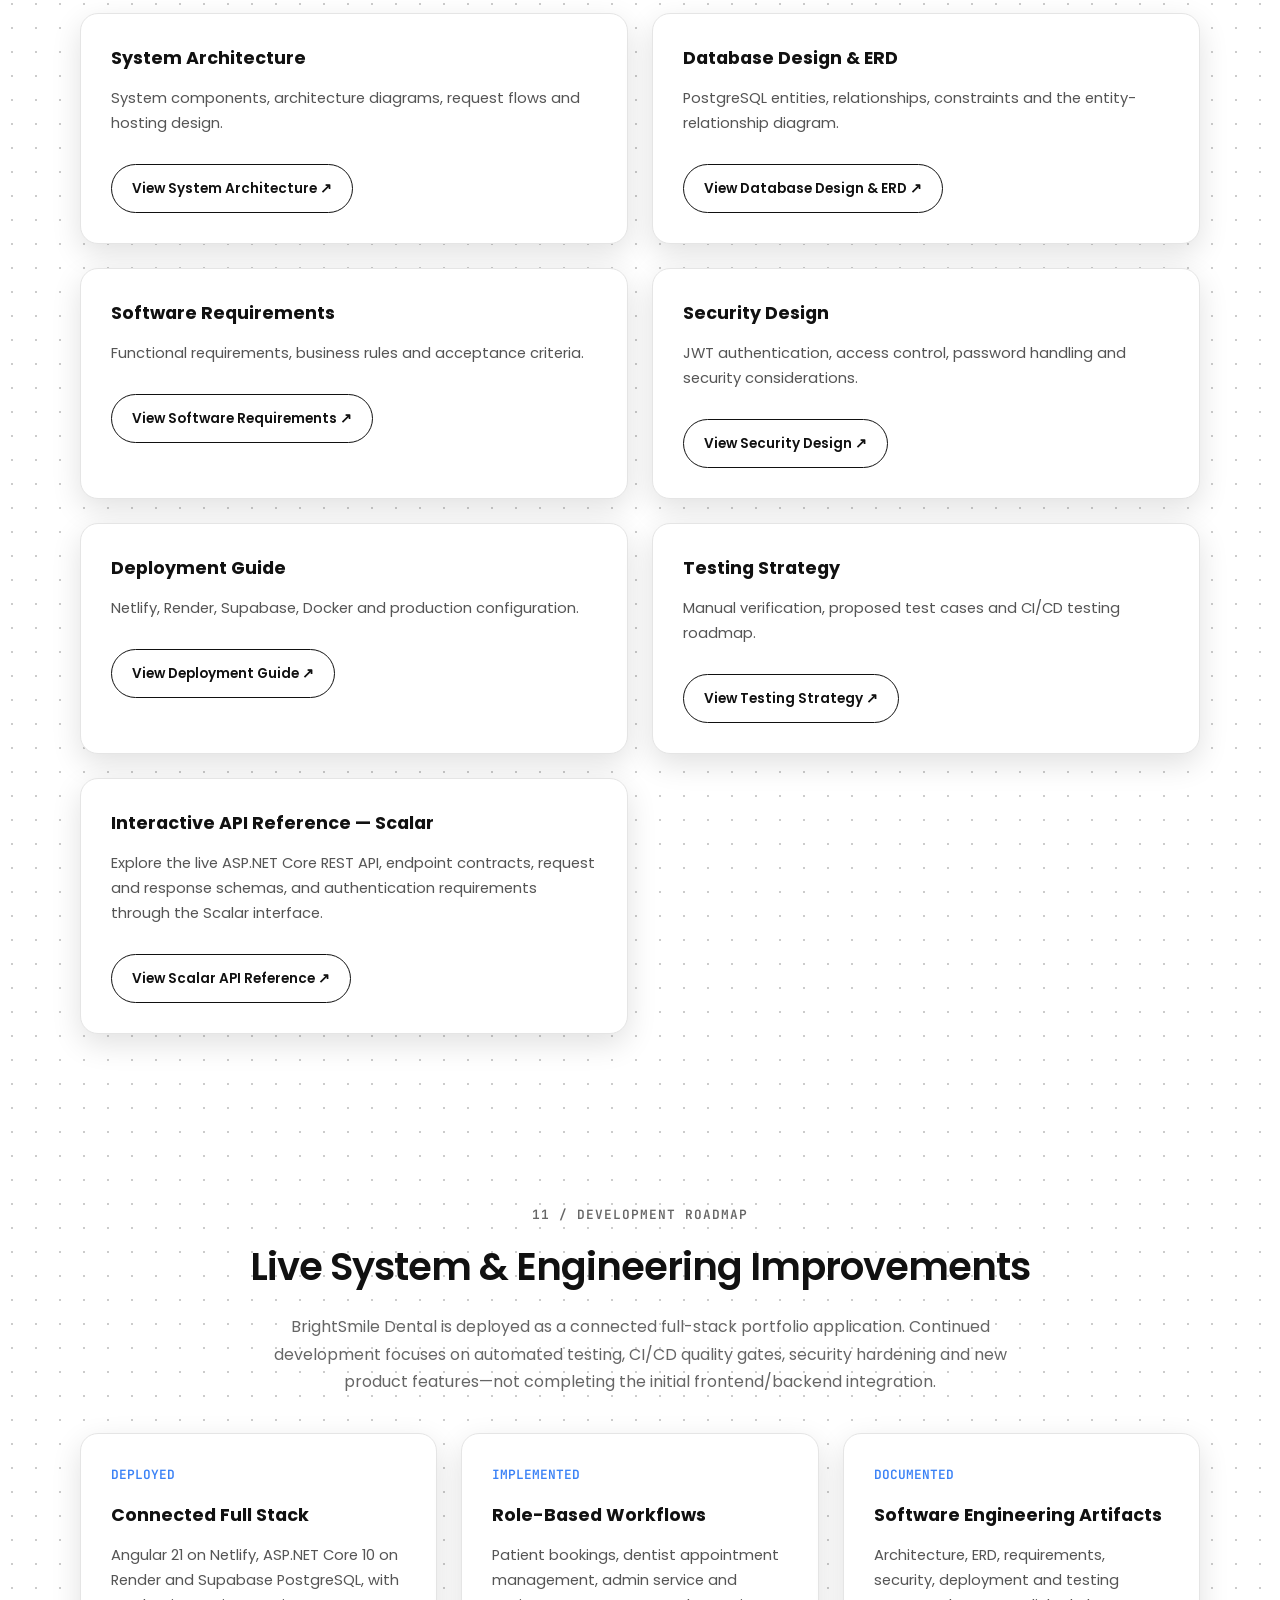
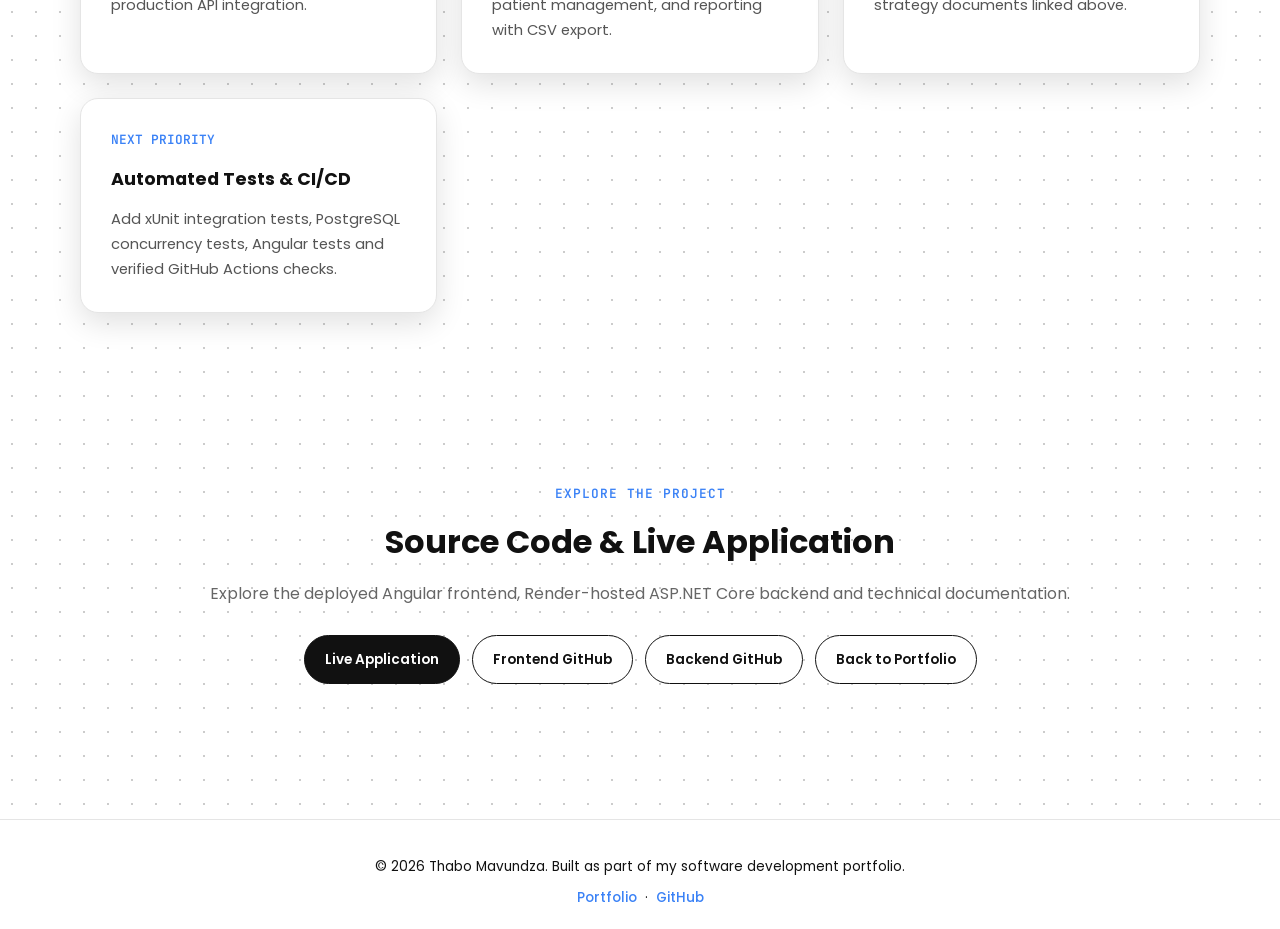
==== commit 53e0eabf: "Open the BrightSmile demo from its public landing page" ====
--- a/brightsmile.html
+++ b/brightsmile.html
@@ -228,8 +228,8 @@
 
             <p><strong>Booking status:</strong> Pending → Confirmed → Completed</p>
             <p>The API checks the dentist’s role and appointment assignment before allowing a status change. It also supports cancellation by the assigned dentist or an administrator.</p>
-            <p><a class="btn btn-outline" href="https://brightsmiledentalfrontend.netlify.app/login">Open the live demo</a></p>
-            <p>Choose the Patient demo account to see booking or the Dentist demo account to see the appointment dashboard.</p>
+            <p><a class="btn btn-outline" href="https://brightsmiledentalfrontend.netlify.app/">Open the live demo</a></p>
+            <p>Select Sign In, then choose the Patient demo account to see booking or the Dentist demo account to see the appointment dashboard.</p>
 
           </article>
 
